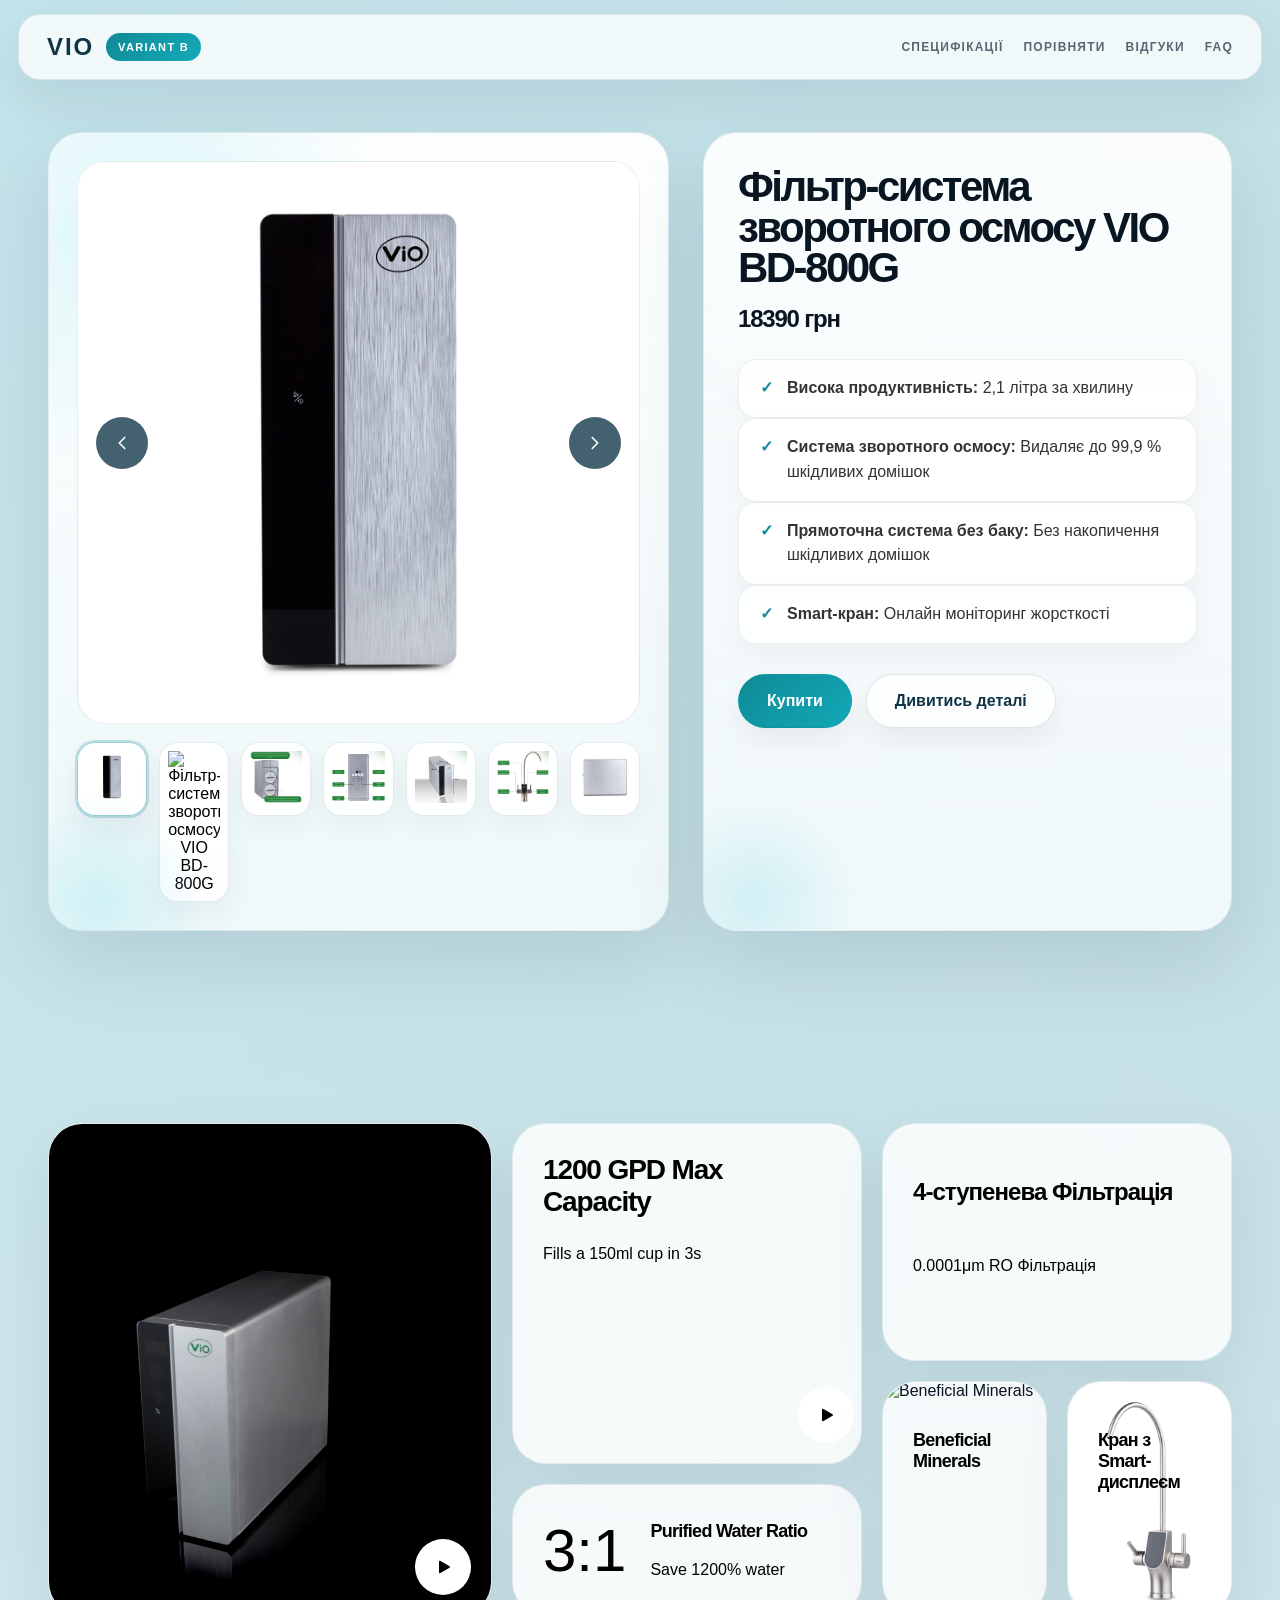
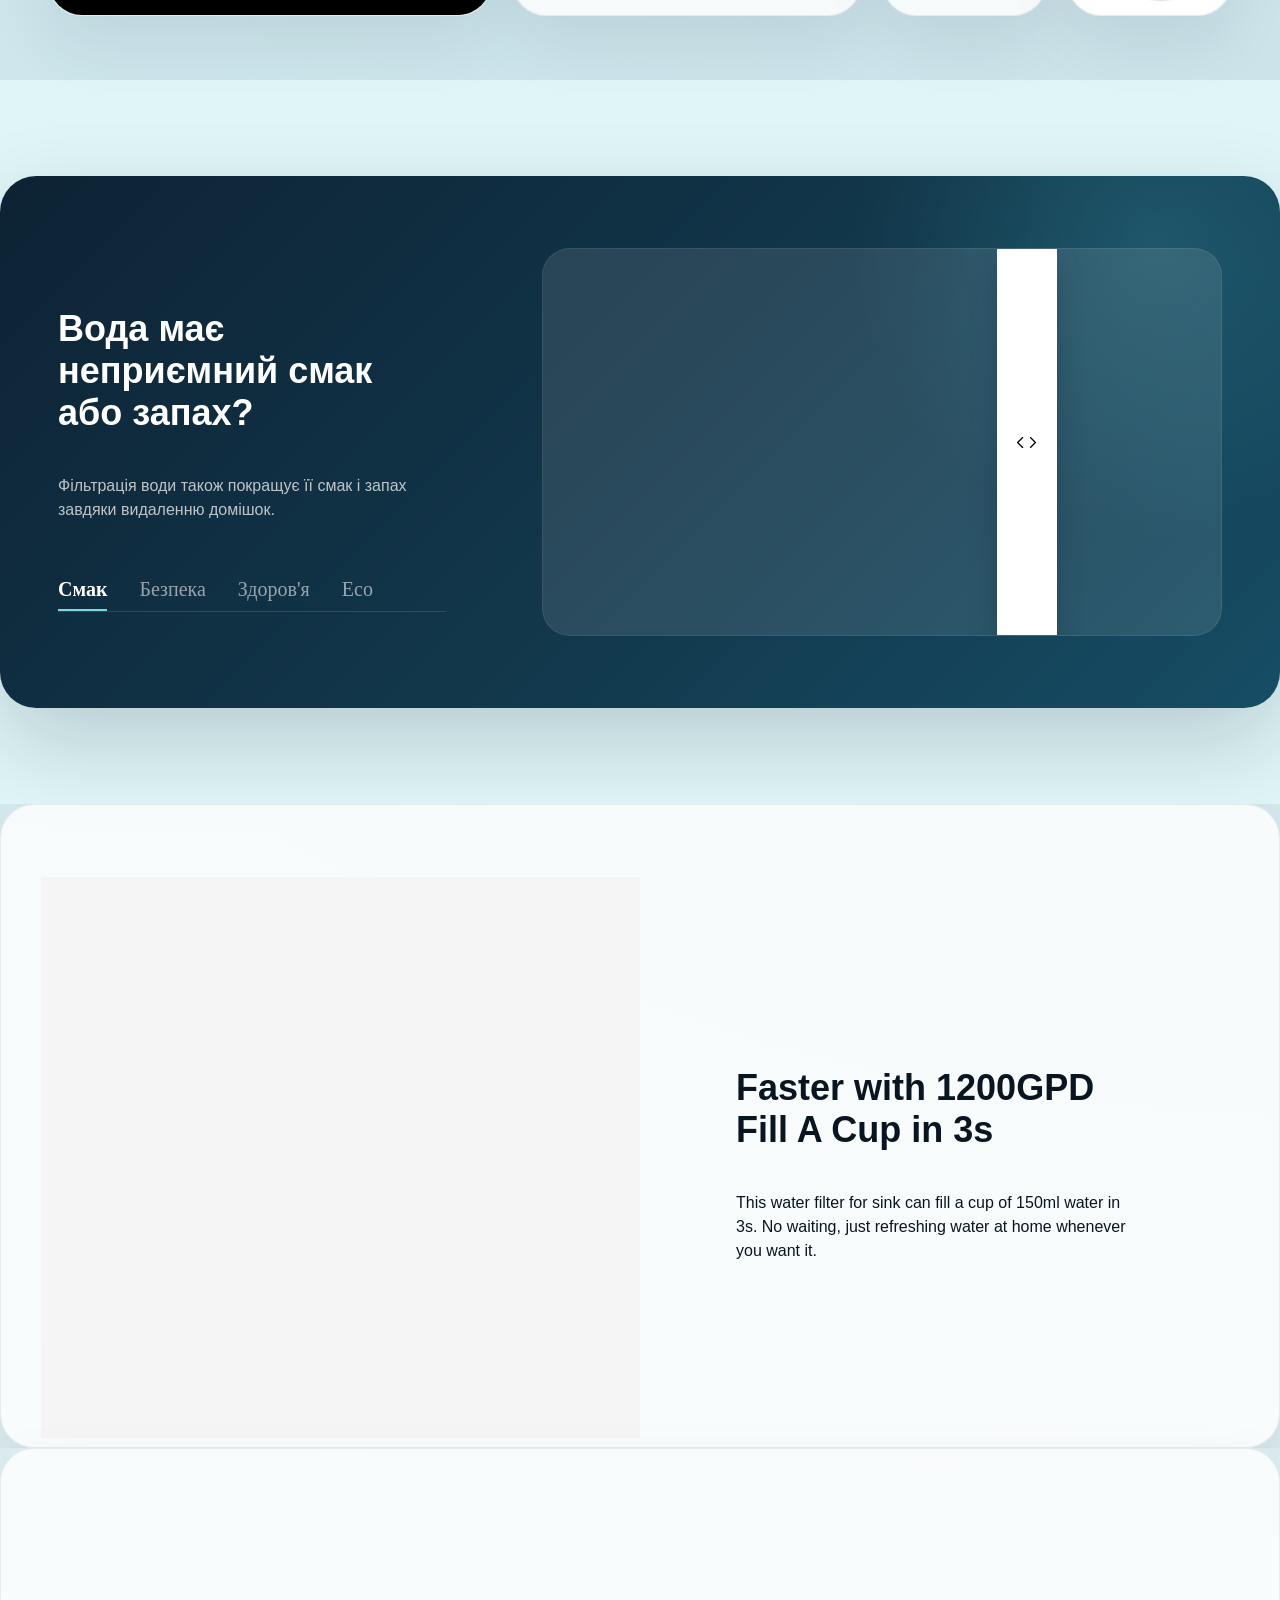
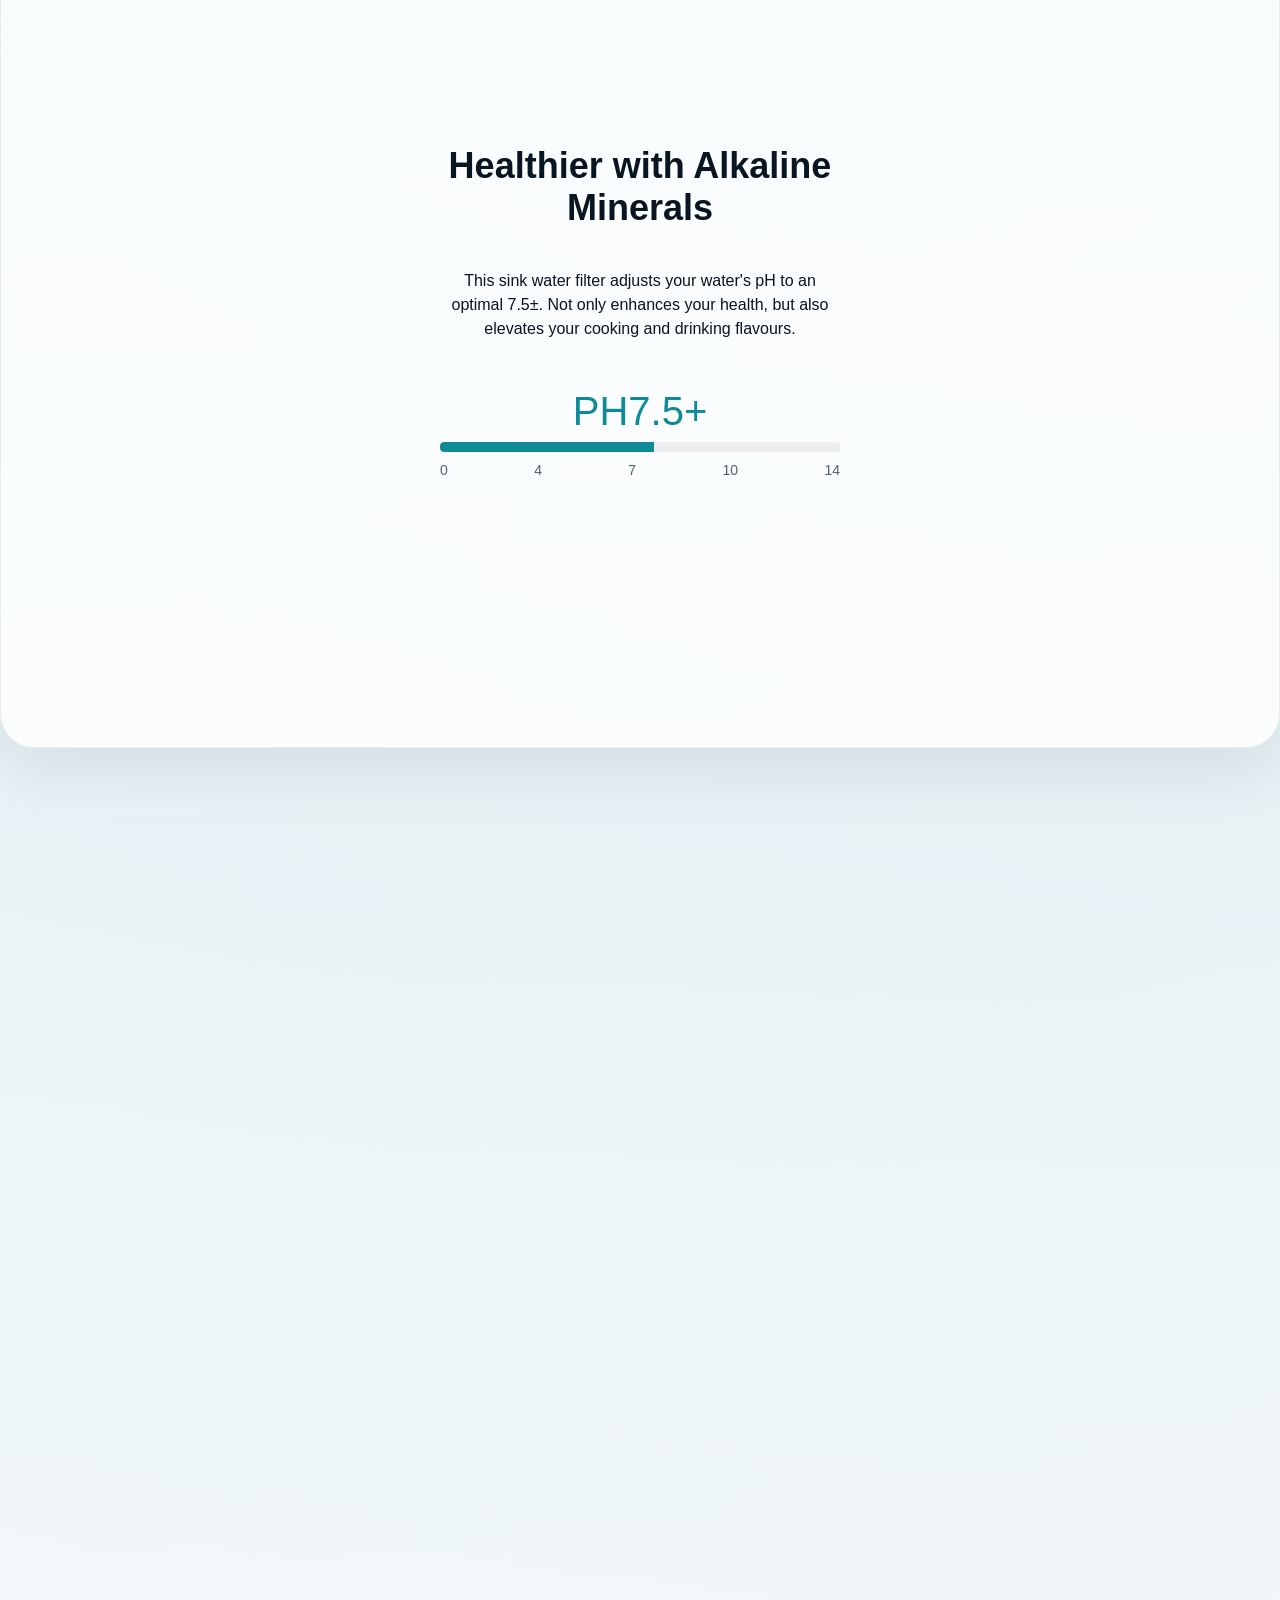
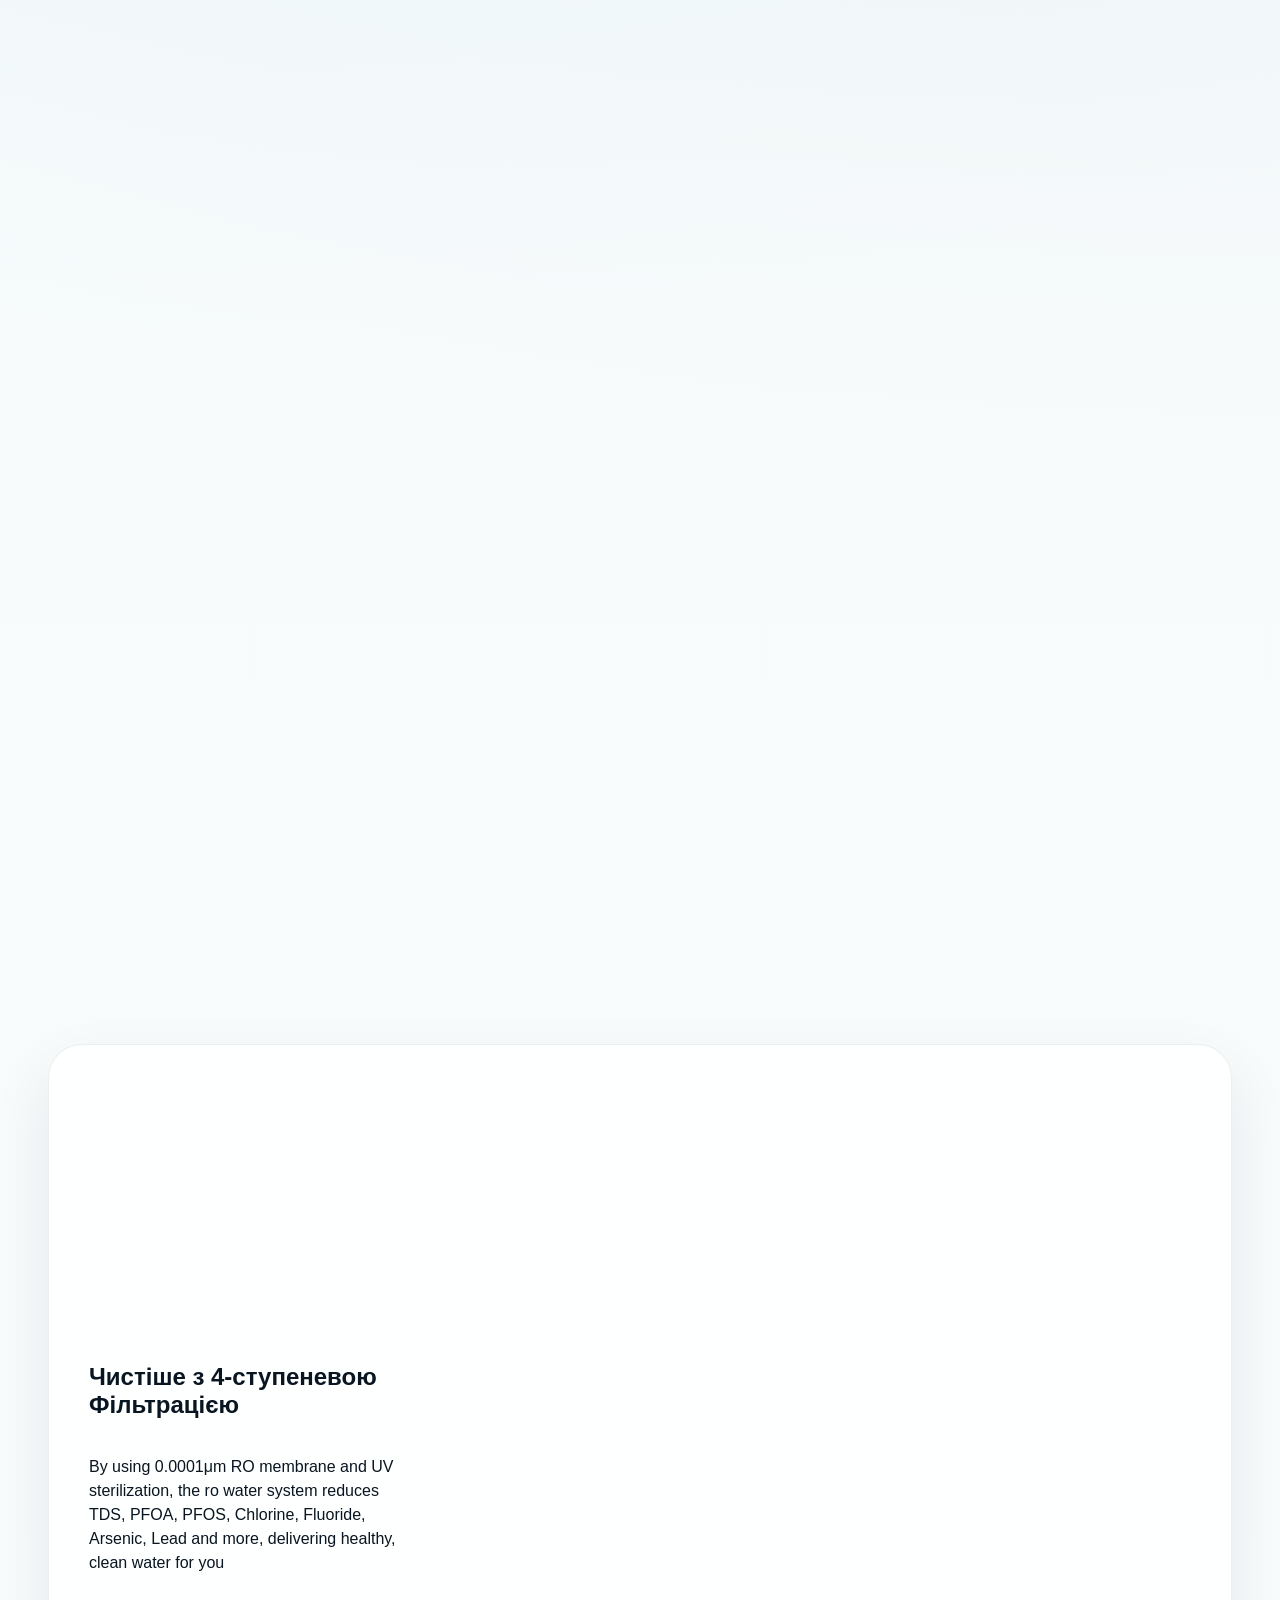
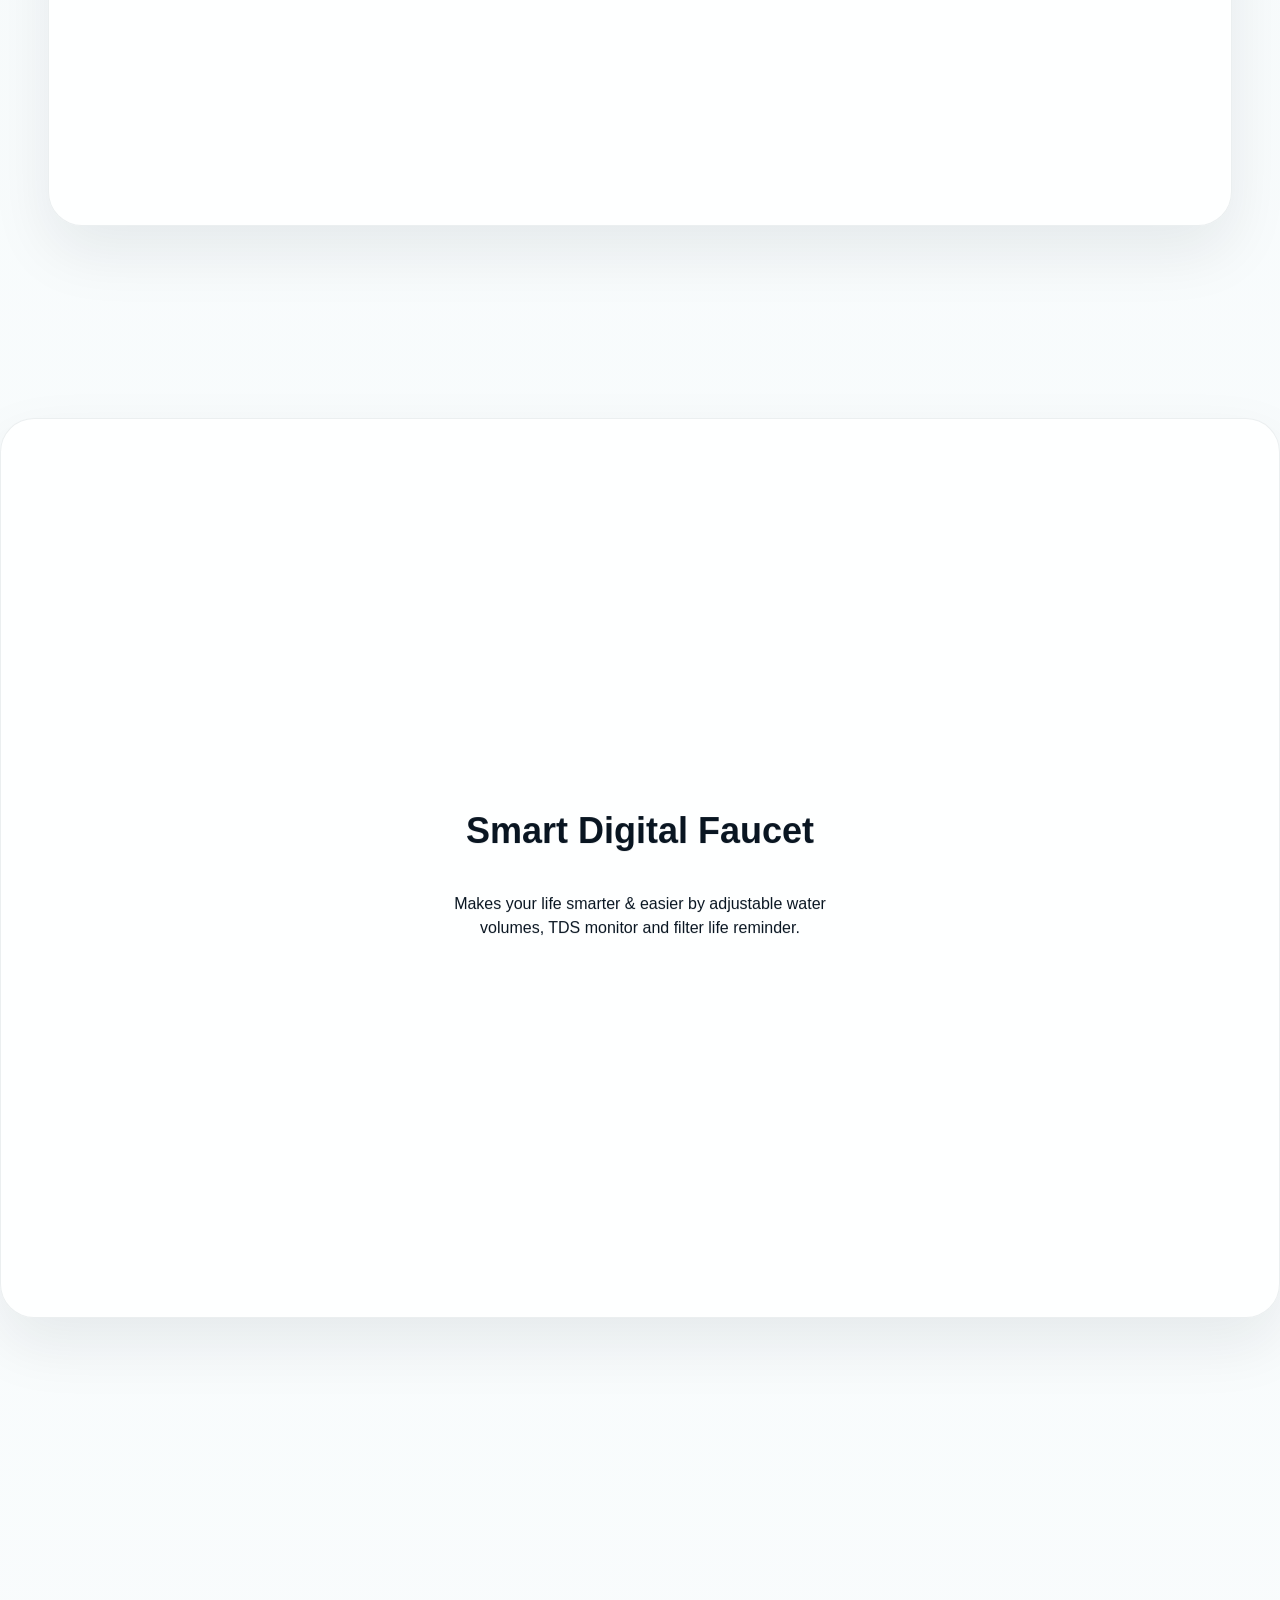
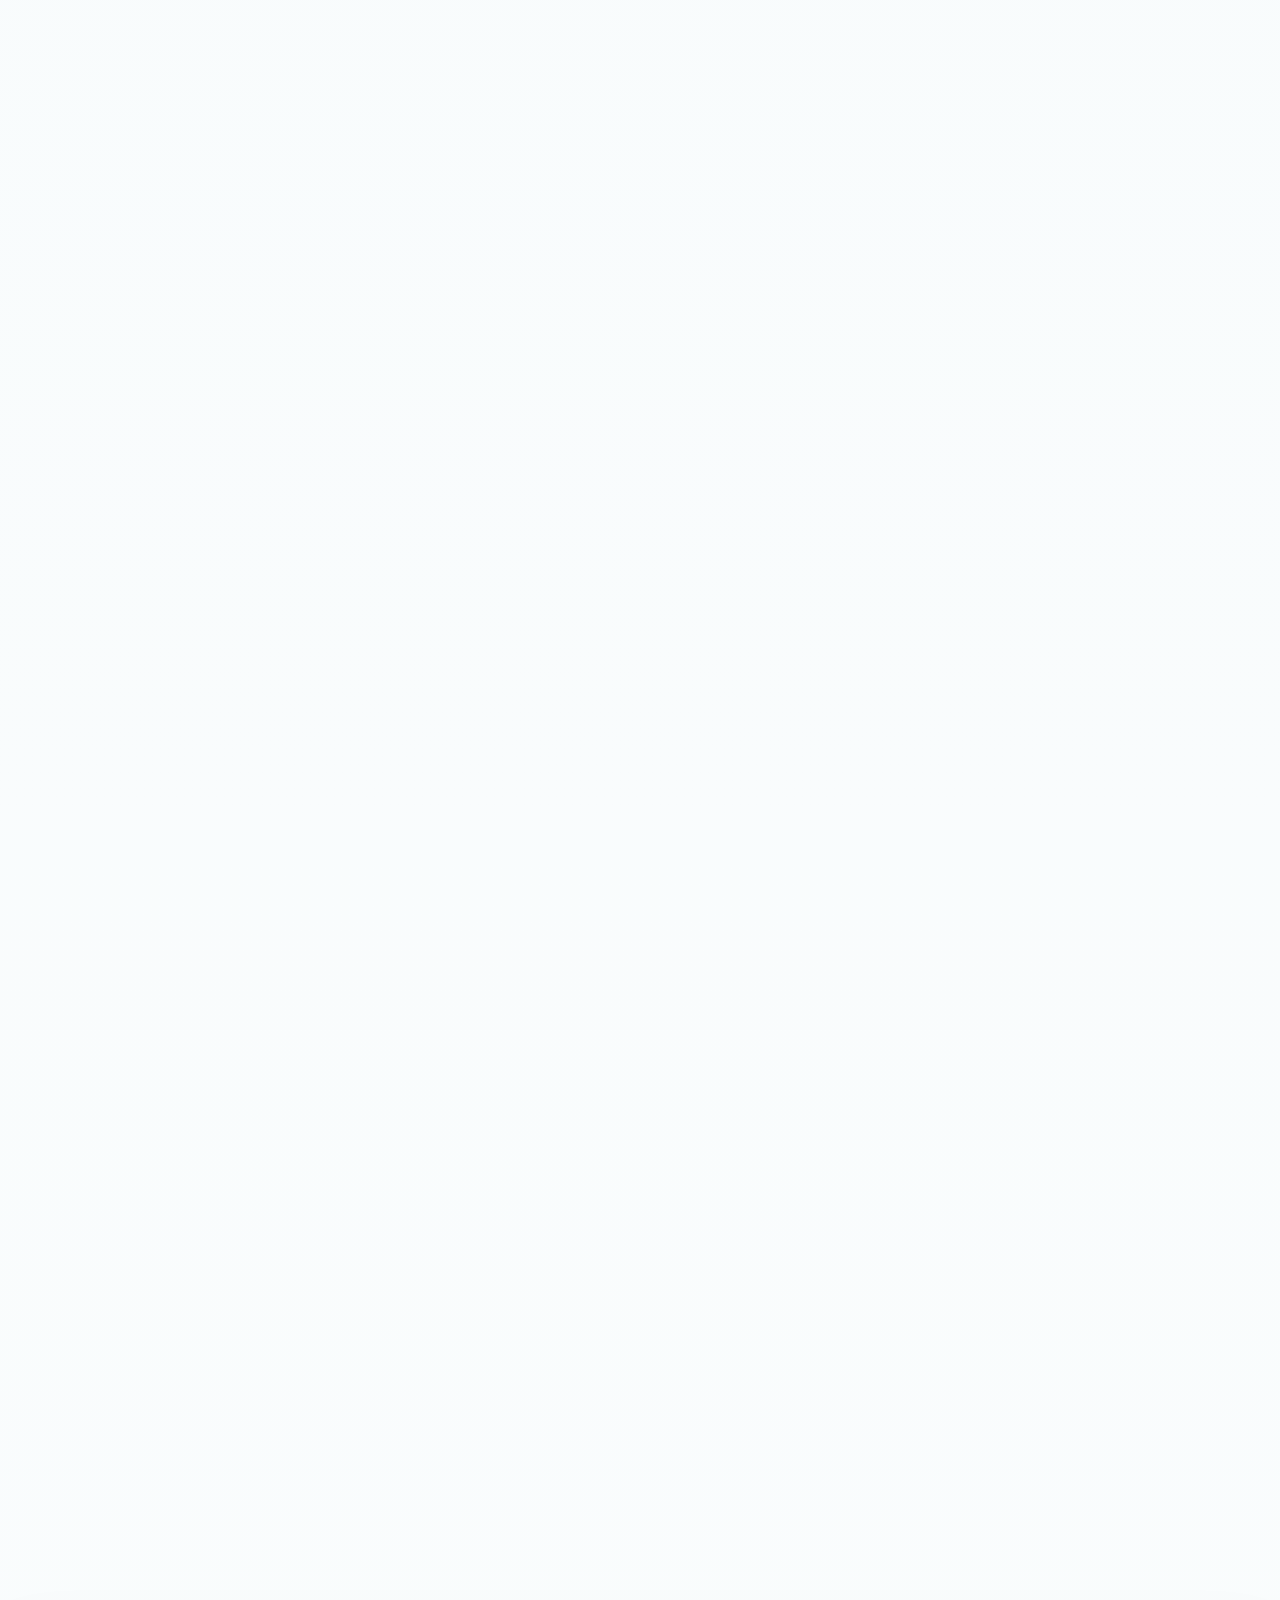
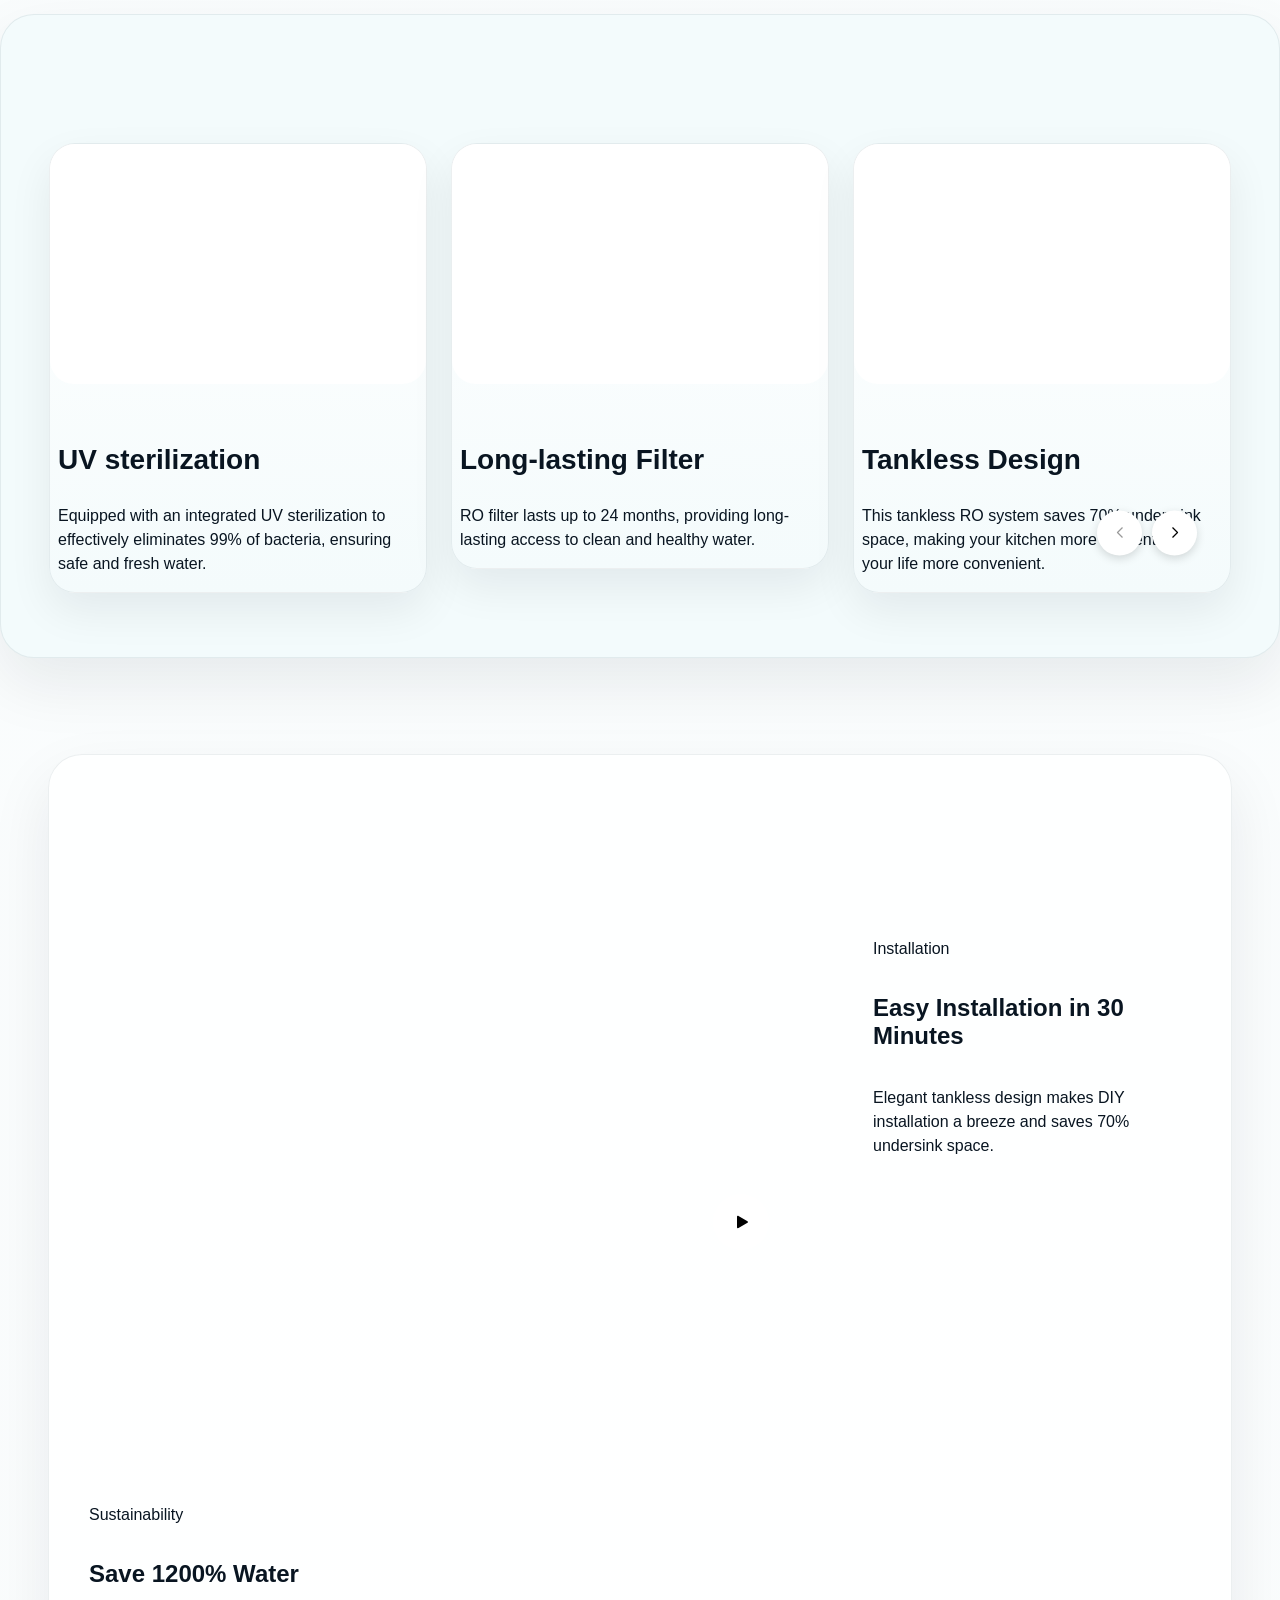
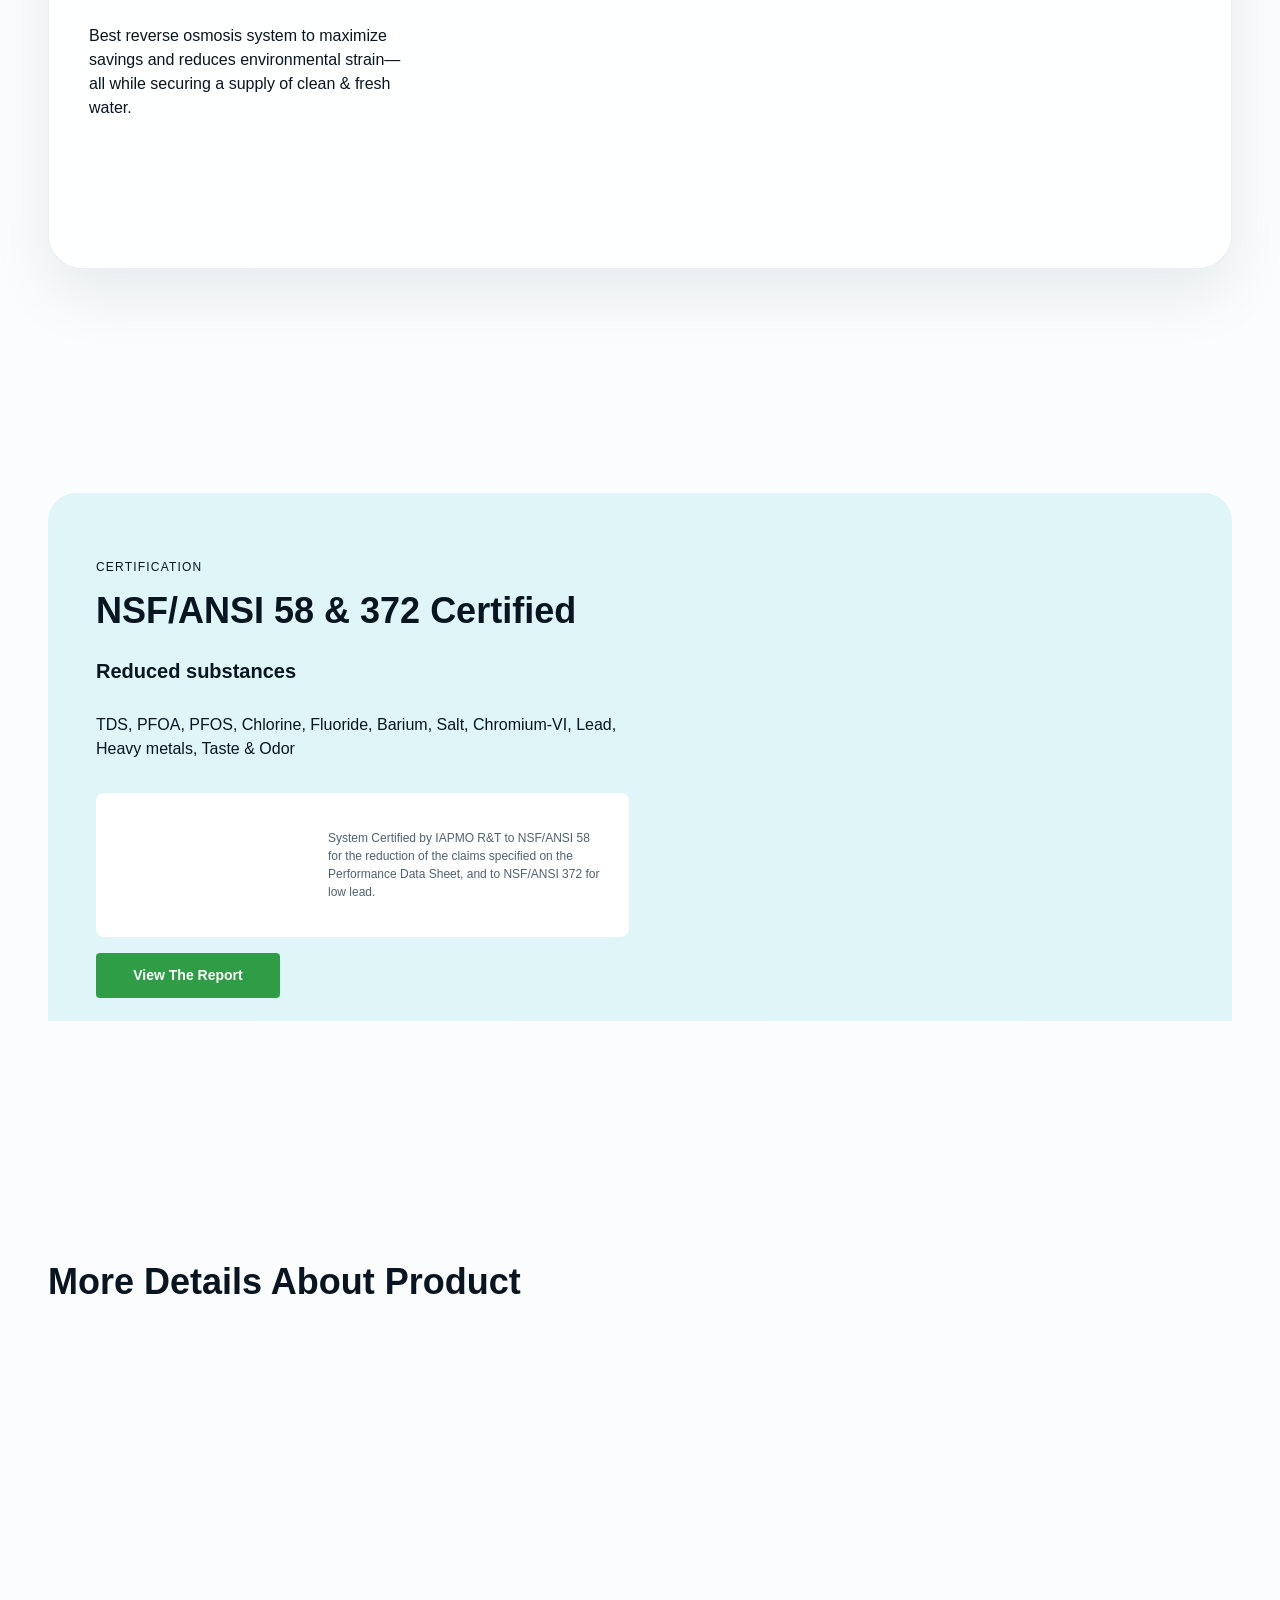
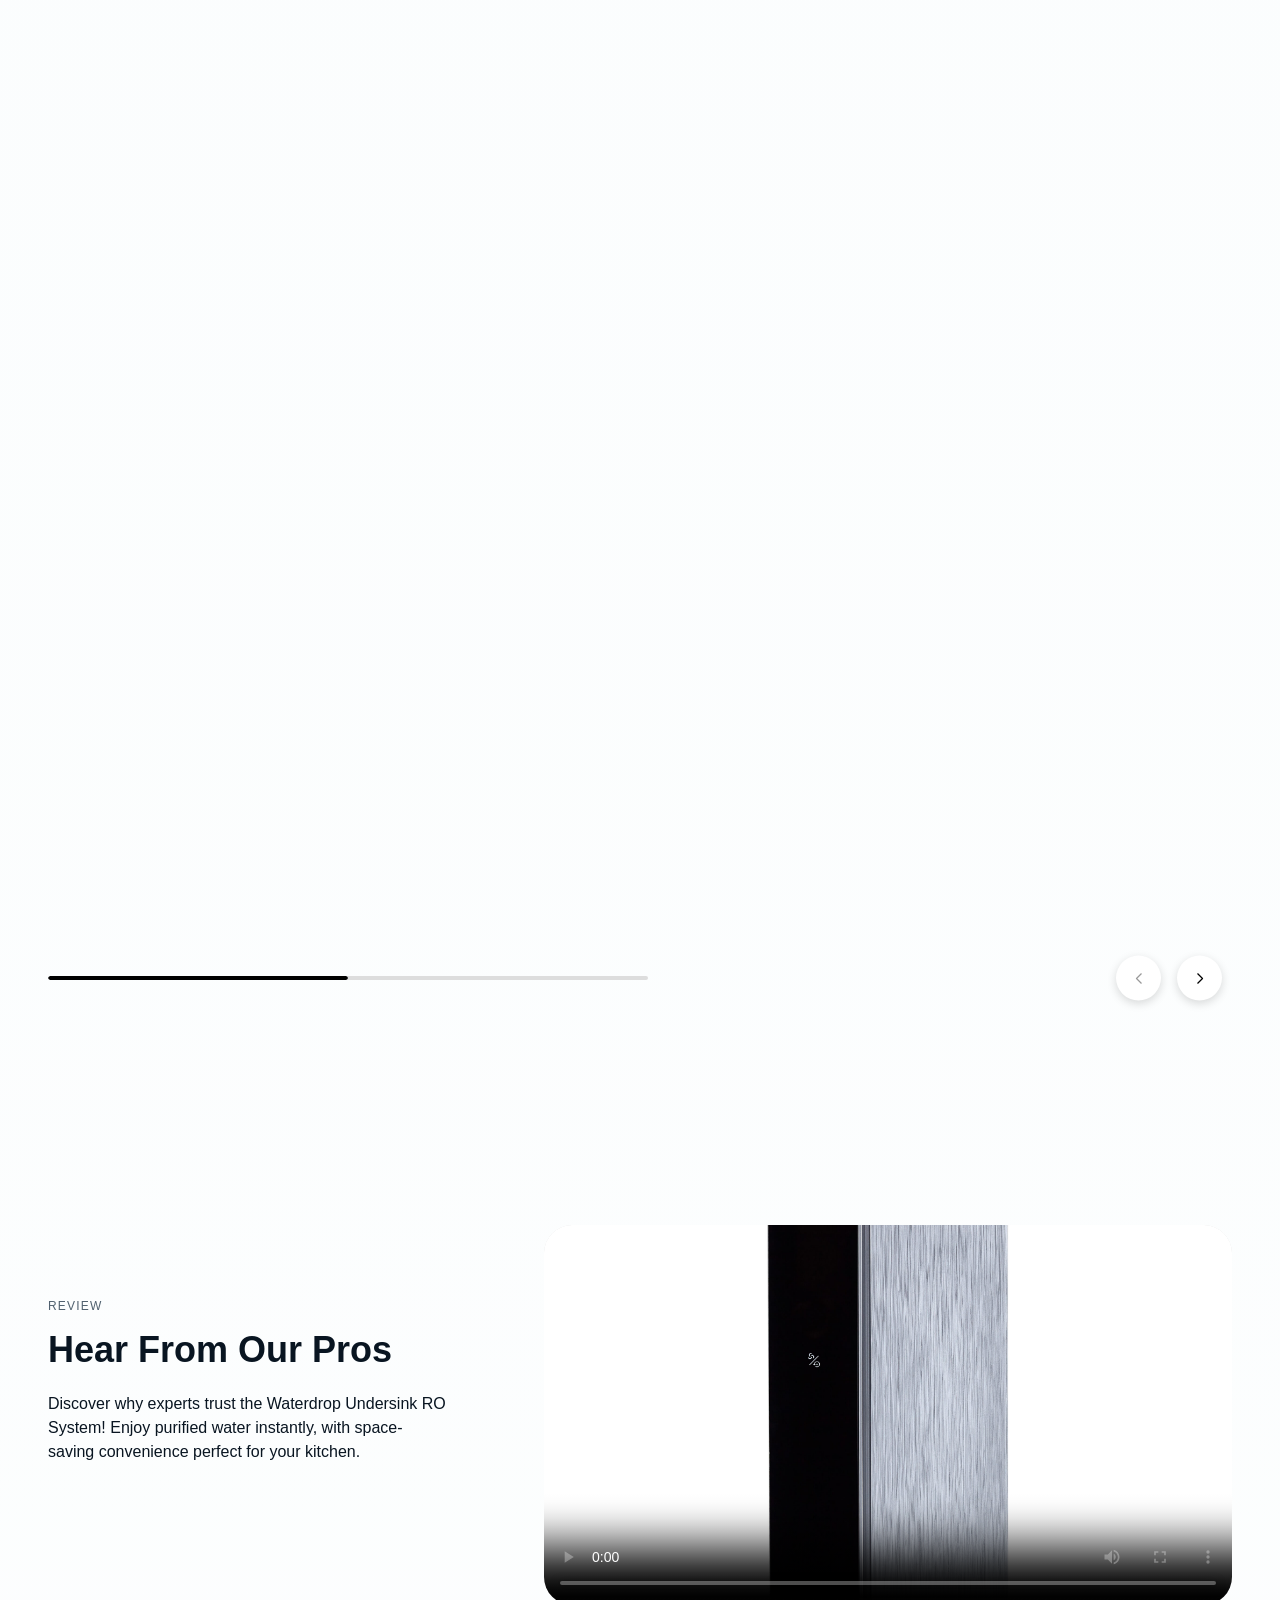
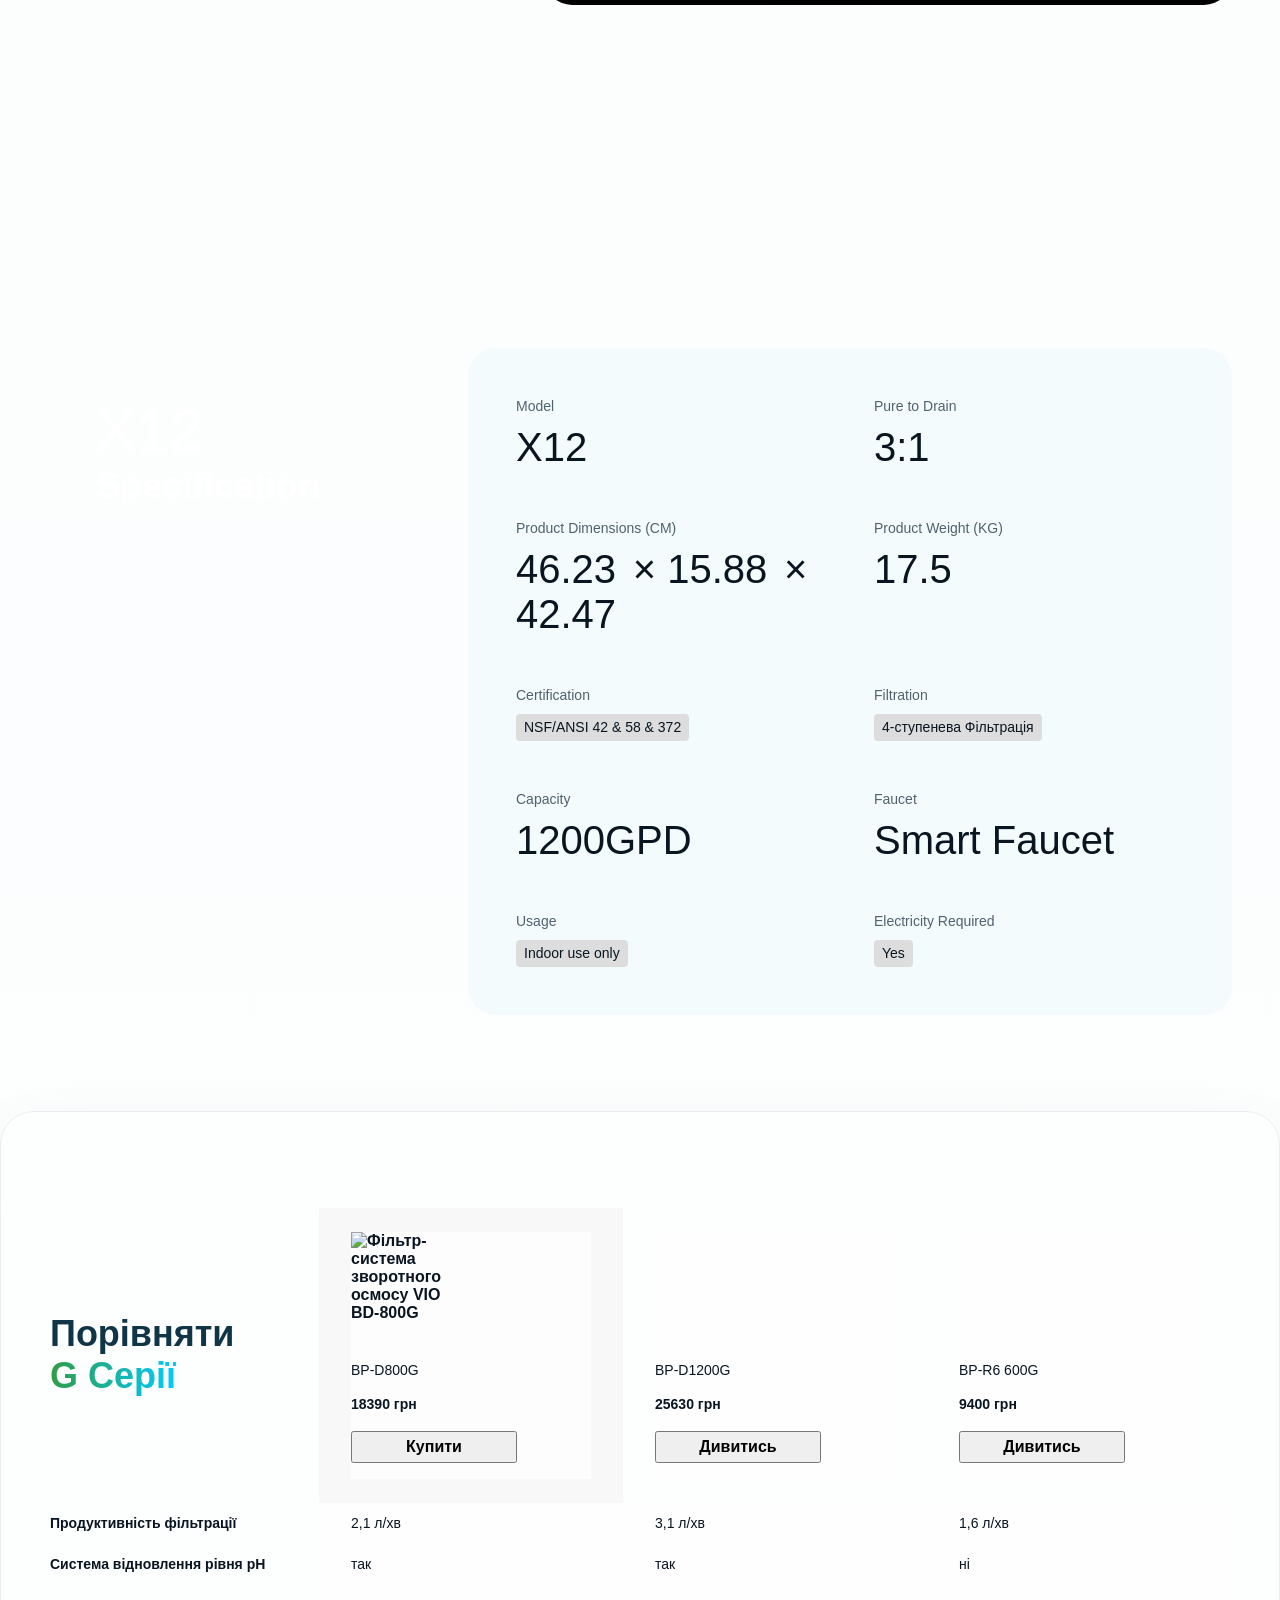
==== index-variant-b.html @ fffcebdc "init" ====
<!doctype html>
<html lang="en">
  <head>
    <meta charset="utf-8" />
    <meta name="viewport" content="width=device-width,initial-scale=1" />
    <meta name="format-detection" content="telephone=no" />
    <title>VIO Product Landing — Variant B</title>
    <meta
      name="description"
      content="Alternative VIO landing design variant for product-page comparison."
    />
    <link rel="stylesheet" href="css/splide.min.css" />
    <link rel="stylesheet" href="css/styles.css" />
    <link rel="stylesheet" href="css/styles-variant-b.css" />
  </head>
  <body class="template-page template-theme-hydrolab">
    <svg aria-hidden="true" class="template-icon-sprite" focusable="false">
      <symbol id="template-icon-shipping" viewBox="0 0 24 24">
        <path
          d="M3 6.5h11v8H3zM14 9h3.5l3 3V17H14zM7 18.5a1.5 1.5 0 1 0 0 3a1.5 1.5 0 0 0 0-3Zm11 0a1.5 1.5 0 1 0 0 3a1.5 1.5 0 0 0 0-3Z"
          fill="none"
          stroke="currentColor"
          stroke-linecap="round"
          stroke-linejoin="round"
          stroke-width="1.8"
        />
      </symbol>
      <symbol id="template-icon-price" viewBox="0 0 24 24">
        <path
          d="M12 3.5 19 6v5.3c0 4.3-2.7 8.1-7 9.2c-4.3-1.1-7-4.9-7-9.2V6z"
          fill="none"
          stroke="currentColor"
          stroke-linecap="round"
          stroke-linejoin="round"
          stroke-width="1.8"
        />
        <path
          d="M9.1 9.8c.3-.8 1.2-1.3 2.3-1.3c1.5 0 2.5.8 2.5 1.9c0 1-.7 1.6-2 1.9l-.8.2c-1.3.3-2 .9-2 1.9c0 1.2 1.1 2 2.8 2c1.1 0 2-.4 2.5-1.2M12 8v8"
          fill="none"
          stroke="currentColor"
          stroke-linecap="round"
          stroke-linejoin="round"
          stroke-width="1.6"
        />
      </symbol>
      <symbol id="template-icon-returns" viewBox="0 0 24 24">
        <path
          d="m12 3.8 7 4v8.4l-7 4-7-4V7.8zM5 8l7 4m7-4-7 4m0 0v8"
          fill="none"
          stroke="currentColor"
          stroke-linecap="round"
          stroke-linejoin="round"
          stroke-width="1.8"
        />
      </symbol>
      <symbol id="template-icon-warranty" viewBox="0 0 24 24">
        <path
          d="m13.8 5.3 4.9 4.9m-8 8L5.2 18l-.7-5.4 8.9-8.9a2 2 0 0 1 2.8 0l1.2 1.2a2 2 0 0 1 0 2.8z"
          fill="none"
          stroke="currentColor"
          stroke-linecap="round"
          stroke-linejoin="round"
          stroke-width="1.8"
        />
      </symbol>
      <symbol id="template-icon-support" viewBox="0 0 24 24">
        <path
          d="M5 11a7 7 0 0 1 14 0v5.5a2.5 2.5 0 0 1-2.5 2.5H15v-6h4m-14 0h4v6H7.5A2.5 2.5 0 0 1 5 16.5Z"
          fill="none"
          stroke="currentColor"
          stroke-linecap="round"
          stroke-linejoin="round"
          stroke-width="1.8"
        />
      </symbol>
      <symbol id="template-icon-chevron-right" viewBox="0 0 24 24">
        <path
          d="m9 6 6 6-6 6"
          fill="none"
          stroke="currentColor"
          stroke-linecap="round"
          stroke-linejoin="round"
          stroke-width="1.8"
        />
      </symbol>
      <symbol id="template-icon-chevron-down" viewBox="0 0 24 24">
        <path
          d="m6 9 6 6 6-6"
          fill="none"
          stroke="currentColor"
          stroke-linecap="round"
          stroke-linejoin="round"
          stroke-width="1.8"
        />
      </symbol>
      <symbol id="template-icon-close" viewBox="0 0 24 24">
        <path
          d="M5 5 19 19M19 5 5 19"
          fill="none"
          stroke="currentColor"
          stroke-linecap="round"
          stroke-linejoin="round"
          stroke-width="1.8"
        />
      </symbol>
    </svg>
    <header class="template-topbar">
      <div class="template-topbar__inner">
        <div class="template-topbar__brand">
          <a class="template-logo" href="#">VIO</a>
          <span class="template-variant-badge">Variant B</span>
        </div>
        <nav class="template-topbar__links" aria-label="Template navigation">
          <!-- <a href="#template-hero">Продукт</a> -->
          <a
            href="#shopify-section-template--16398653784144__product_specs_ayrdky"
            >Специфікації</a
          >

          <a
            href="#shopify-section-template--16398653784144__product_faq_Dqgdny"
            >Порівняти</a
          >
          <a
            href="#shopify-section-template--16398653784144__product_faq_Dqgdny"
            >Відгуки</a
          >
          <a
            href="#shopify-section-template--16398653784144__product_faq_Dqgdny"
            >FAQ</a
          >
        </nav>
        <button
          aria-controls="template-mobile-menu"
          aria-expanded="false"
          aria-label="Відкрити меню"
          class="template-topbar__menu-toggle"
          data-mobile-menu-toggle
          type="button"
        >
          <span></span>
          <span></span>
          <span></span>
        </button>
      </div>
    </header>

    <div
      aria-hidden="true"
      class="template-mobile-menu"
      data-mobile-menu
      id="template-mobile-menu"
    >
      <button
        aria-label="Закрити меню"
        class="template-mobile-menu__overlay"
        data-mobile-menu-close
        type="button"
      ></button>
      <div
        aria-label="Мобільна навігація"
        class="template-mobile-menu__panel"
        role="dialog"
        aria-modal="true"
        tabindex="-1"
      >
        <div class="template-mobile-menu__header">
          <div class="template-mobile-menu__brand" data-mobile-menu-brand></div>
          <button
            aria-label="Закрити меню"
            class="template-mobile-menu__close"
            data-mobile-menu-close
            type="button"
          >
            <svg viewBox="0 0 24 24">
              <use href="#template-icon-close"></use>
            </svg>
          </button>
        </div>
        <div class="template-mobile-menu__body">
          <div class="template-mobile-menu__nav" data-mobile-menu-nav></div>
        </div>
      </div>
    </div>

    <main id="MainContent">
      <section
        class="template-hero wd-product-anchor-overview section-container"
        id="template-hero"
      >
        <!-- EDIT: main product hero block. Change title, price, images, benefits and CTA text here. -->
        <div class="template-hero__inner">
          <div class="template-hero__gallery" data-template-gallery="true">
            <!-- <div
              class="template-hero__media-tabs"
              aria-label="Product media"
              role="tablist"
            >
              <button
                aria-selected="true"
                class="template-hero__media-tab is-active"
                data-media-tab="image"
                role="tab"
                type="button"
              >
                Фото
              </button>
              <button
                aria-selected="false"
                class="template-hero__media-tab"
                data-media-tab="video"
                role="tab"
                type="button"
              >
                Відео
              </button>
            </div> -->
            <div
              aria-hidden="false"
              class="template-hero__media-pane is-active"
              data-media-pane="image"
              role="tabpanel"
            >
              <div class="template-hero__main-image">
                <button
                  aria-label="Previous image"
                  class="template-hero__nav template-hero__nav--prev"
                  data-gallery-prev
                  type="button"
                >
                  <svg viewBox="0 0 24 24">
                    <use href="#template-icon-chevron-right"></use>
                  </svg>
                </button>
                <button
                  aria-label="Open image preview"
                  class="template-hero__zoom-hit"
                  data-gallery-zoom
                  type="button"
                >
                  <img
                    alt="Фільтр-система зворотного осмосу VIO BD-800G"
                    data-gallery-main="true"
                    src="img/800.jpeg"
                  />
                </button>
                <button
                  aria-label="Next image"
                  class="template-hero__nav template-hero__nav--next"
                  data-gallery-next
                  type="button"
                >
                  <svg viewBox="0 0 24 24">
                    <use href="#template-icon-chevron-right"></use>
                  </svg>
                </button>
                <div
                  aria-live="polite"
                  class="template-hero__counter"
                  data-gallery-counter
                >
                  1/7
                </div>
              </div>
              <div class="template-hero__thumbs">
                <button
                  aria-label="Image 1"
                  class="template-hero__thumb is-active"
                  data-gallery-src="img/800.jpeg"
                  type="button"
                >
                  <img
                    alt="Фільтр-система зворотного осмосу VIO BD-800G"
                    src="img/800.jpeg"
                  /></button
                ><button
                  aria-label="Image 2"
                  class="template-hero__thumb"
                  data-gallery-src="img/800-1.png"
                  type="button"
                >
                  <img
                    alt="Фільтр-система зворотного осмосу VIO BD-800G"
                    src="img/800-1.png"
                  /></button
                ><button
                  aria-label="Image 3"
                  class="template-hero__thumb"
                  data-gallery-src="img/800-2.png"
                  type="button"
                >
                  <img
                    alt="Фільтр-система зворотного осмосу VIO BD-800G"
                    src="img/800-2.png"
                  /></button
                ><button
                  aria-label="Image 4"
                  class="template-hero__thumb"
                  data-gallery-src="img/800-3.png"
                  type="button"
                >
                  <img
                    alt="Фільтр-система зворотного осмосу VIO BD-800G"
                    src="img/800-3.png"
                  /></button
                ><button
                  aria-label="Image 5"
                  class="template-hero__thumb"
                  data-gallery-src="img/800-4.png"
                  type="button"
                >
                  <img
                    alt="Фільтр-система зворотного осмосу VIO BD-800G"
                    src="img/800-4.png"
                  /></button
                ><button
                  aria-label="Image 6"
                  class="template-hero__thumb"
                  data-gallery-src="img/800-5.png"
                  type="button"
                >
                  <img
                    alt="Фільтр-система зворотного осмосу VIO BD-800G"
                    src="img/800-5.png"
                  /></button
                ><button
                  aria-label="Image 7"
                  class="template-hero__thumb"
                  data-gallery-src="img/800-6.jpg"
                  type="button"
                >
                  <img
                    alt="Фільтр-система зворотного осмосу VIO BD-800G"
                    src="img/800-6.jpg"
                  />
                </button>
              </div>
            </div>
            <div
              aria-hidden="true"
              class="template-hero__media-pane"
              data-media-pane="video"
              hidden
              role="tabpanel"
            >
              <div class="template-hero__main-video">
                <button
                  aria-label="Previous video"
                  class="template-hero__nav template-hero__nav--prev"
                  data-video-prev
                  type="button"
                >
                  <svg viewBox="0 0 24 24">
                    <use href="#template-icon-chevron-right"></use>
                  </svg>
                </button>
                <video
                  aria-label="Video 1"
                  class="template-hero__video-player"
                  controls
                  data-gallery-video
                  playsinline
                  poster="img/800.jpeg"
                  preload="metadata"
                >
                  <source
                    data-gallery-video-source
                    src="video/vio.mp4"
                    type="video/mp4"
                  />
                </video>
                <button
                  aria-label="Next video"
                  class="template-hero__nav template-hero__nav--next"
                  data-video-next
                  type="button"
                >
                  <svg viewBox="0 0 24 24">
                    <use href="#template-icon-chevron-right"></use>
                  </svg>
                </button>
              </div>
              <div class="template-hero__video-items" hidden>
                <button
                  class="template-hero__video-item is-active"
                  data-video-label="Video 1"
                  data-video-poster="img/800.jpeg"
                  data-video-src="video/vio.mp4"
                  type="button"
                ></button>
                <button
                  class="template-hero__video-item"
                  data-video-label="Video 2"
                  data-video-poster="img/800-1.png"
                  data-video-src="video/vio-1.mp4"
                  type="button"
                ></button>
                <button
                  class="template-hero__video-item"
                  data-video-label="Video 3"
                  data-video-poster="img/800-2.png"
                  data-video-src="video/vio-2.mp4"
                  type="button"
                ></button>
              </div>
            </div>
            <div
              aria-hidden="true"
              class="template-hero__lightbox"
              data-gallery-lightbox
            >
              <button
                aria-label="Close image preview"
                class="template-hero__lightbox-backdrop"
                data-lightbox-close
                type="button"
              ></button>
              <div
                aria-label="Image preview"
                aria-modal="true"
                class="template-hero__lightbox-dialog"
                role="dialog"
                tabindex="-1"
              >
                <button
                  aria-label="Close image preview"
                  class="template-hero__lightbox-close"
                  data-lightbox-close
                  type="button"
                >
                  <svg viewBox="0 0 24 24">
                    <use href="#template-icon-close"></use>
                  </svg>
                </button>
                <button
                  aria-label="Previous image"
                  class="template-hero__lightbox-nav template-hero__lightbox-nav--prev"
                  data-lightbox-prev
                  type="button"
                >
                  <svg viewBox="0 0 24 24">
                    <use href="#template-icon-chevron-right"></use>
                  </svg>
                </button>
                <img
                  alt="Фільтр-система зворотного осмосу VIO BD-800G"
                  class="template-hero__lightbox-image"
                  data-lightbox-image
                  src="img/800.jpeg"
                />
                <button
                  aria-label="Next image"
                  class="template-hero__lightbox-nav template-hero__lightbox-nav--next"
                  data-lightbox-next
                  type="button"
                >
                  <svg viewBox="0 0 24 24">
                    <use href="#template-icon-chevron-right"></use>
                  </svg>
                </button>
              </div>
            </div>
          </div>
          <div class="template-hero__content">
            <h1 data-editable="product-title">
              Фільтр-система зворотного осмосу VIO BD-800G
            </h1>
            <!--  <button
              class="template-hero__reviews"
              data-scroll-target=".wd-product-anchor-reviews"
              type="button"
            >
              ★★★★★ 29 відгуків
            </button> -->
            <div class="template-hero__price" data-editable="product-price">
              18390 грн
            </div>
            <ul class="template-hero__features">
              <li>
                <strong>Висока продуктивність: </strong>2,1 літра за хвилину
              </li>
              <li>
                <strong>Система зворотного осмосу: </strong>Видаляє до 99,9 %
                шкідливих домішок
              </li>
              <li>
                <strong>Прямоточна система без баку: </strong>Без накопичення
                шкідливих домішок
              </li>
              <li><strong>Smart-кран: </strong>Онлайн моніторинг жорсткості</li>
            </ul>
            <div class="template-hero__cta-row">
              <a
                class="template-button template-button--primary"
                data-editable="primary-cta"
                href="#"
                >Купити</a
              ><a
                class="template-button template-button--secondary"
                href="#overview"
                >Дивитись деталі</a
              >
            </div>
            <!--   <div class="template-benefits" data-template-benefits>
              
              <div
                class="template-benefits__list"
                aria-label="Services and benefits"
              >
                <button
                  aria-controls="template-benefits-drawer"
                  class="template-benefits__trigger"
                  data-benefit-open="shipping"
                  type="button"
                >
                  <span class="template-benefits__trigger-main">
                    <span class="template-benefits__icon" aria-hidden="true">
                      <svg viewBox="0 0 24 24">
                        <use href="#template-icon-shipping"></use>
                      </svg>
                    </span>
                    <span class="template-benefits__label"
                      >Швидка, Безкоштовна Доставка</span
                    >
                  </span>
                  <span class="template-benefits__arrow" aria-hidden="true">
                    <svg viewBox="0 0 24 24">
                      <use href="#template-icon-chevron-right"></use>
                    </svg>
                  </span>
                </button>
                <button
                  aria-controls="template-benefits-drawer"
                  class="template-benefits__trigger"
                  data-benefit-open="price-protection"
                  type="button"
                >
                  <span class="template-benefits__trigger-main">
                    <span class="template-benefits__icon" aria-hidden="true">
                      <svg viewBox="0 0 24 24">
                        <use href="#template-icon-price"></use>
                      </svg>
                    </span>
                    <span class="template-benefits__label"
                      >30-Day Price Protection</span
                    >
                  </span>
                  <span class="template-benefits__arrow" aria-hidden="true">
                    <svg viewBox="0 0 24 24">
                      <use href="#template-icon-chevron-right"></use>
                    </svg>
                  </span>
                </button>
                <button
                  aria-controls="template-benefits-drawer"
                  class="template-benefits__trigger"
                  data-benefit-open="returns"
                  type="button"
                >
                  <span class="template-benefits__trigger-main">
                    <span class="template-benefits__icon" aria-hidden="true">
                      <svg viewBox="0 0 24 24">
                        <use href="#template-icon-returns"></use>
                      </svg>
                    </span>
                    <span class="template-benefits__label"
                      >30-Day Worry-Free Returns</span
                    >
                  </span>
                  <span class="template-benefits__arrow" aria-hidden="true">
                    <svg viewBox="0 0 24 24">
                      <use href="#template-icon-chevron-right"></use>
                    </svg>
                  </span>
                </button>
                <button
                  aria-controls="template-benefits-drawer"
                  class="template-benefits__trigger"
                  data-benefit-open="warranty"
                  type="button"
                >
                  <span class="template-benefits__trigger-main">
                    <span class="template-benefits__icon" aria-hidden="true">
                      <svg viewBox="0 0 24 24">
                        <use href="#template-icon-warranty"></use>
                      </svg>
                    </span>
                    <span class="template-benefits__label"
                      >5 Років Гарантія</span
                    >
                  </span>
                  <span class="template-benefits__arrow" aria-hidden="true">
                    <svg viewBox="0 0 24 24">
                      <use href="#template-icon-chevron-right"></use>
                    </svg>
                  </span>
                </button>
                <button
                  aria-controls="template-benefits-drawer"
                  class="template-benefits__trigger"
                  data-benefit-open="support"
                  type="button"
                >
                  <span class="template-benefits__trigger-main">
                    <span class="template-benefits__icon" aria-hidden="true">
                      <svg viewBox="0 0 24 24">
                        <use href="#template-icon-support"></use>
                      </svg>
                    </span>
                    <span class="template-benefits__label"
                      >24/7 Customer Support</span
                    >
                  </span>
                  <span class="template-benefits__arrow" aria-hidden="true">
                    <svg viewBox="0 0 24 24">
                      <use href="#template-icon-chevron-right"></use>
                    </svg>
                  </span>
                </button>
              </div>
              <div
                aria-hidden="true"
                class="template-benefits__drawer"
                data-benefit-drawer
                id="template-benefits-drawer"
              >
                <div
                  class="template-benefits__overlay"
                  data-benefit-close
                ></div>
                <div
                  aria-labelledby="template-benefits-title"
                  aria-modal="true"
                  class="template-benefits__panel"
                  role="dialog"
                >
                  <div class="template-benefits__panel-header">
                    <h2
                      class="template-benefits__panel-title"
                      id="template-benefits-title"
                    >
                      Services and Benefits
                    </h2>
                    <button
                      aria-label="Close services and benefits"
                      class="template-benefits__close"
                      data-benefit-close
                      type="button"
                    >
                      <svg viewBox="0 0 24 24">
                        <use href="#template-icon-close"></use>
                      </svg>
                    </button>
                  </div>
                  <div class="template-benefits__panel-body">
                    <article
                      class="template-benefits__item"
                      data-benefit-item="shipping"
                    >
                      <button
                        aria-expanded="false"
                        class="template-benefits__item-toggle"
                        type="button"
                      >
                        <span class="template-benefits__trigger-main">
                          <span
                            class="template-benefits__icon"
                            aria-hidden="true"
                          >
                            <svg viewBox="0 0 24 24">
                              <use href="#template-icon-shipping"></use>
                            </svg>
                          </span>
                          <span class="template-benefits__label"
                            >Fast, Free Shipping</span
                          >
                        </span>
                        <span
                          class="template-benefits__arrow template-benefits__arrow--down"
                          aria-hidden="true"
                        >
                          <svg viewBox="0 0 24 24">
                            <use href="#template-icon-chevron-down"></use>
                          </svg>
                        </span>
                      </button>
                      <div class="template-benefits__item-body">
                        <div class="template-benefits__item-inner">
                          <p>
                            Enjoy swift doorstep delivery with every order at no
                            extra cost. Our efficient logistics network ensures
                            your purchases reach you quickly and reliably, so
                            you can start using your new products without delay
                            or hidden fees. Experience convenience that truly
                            moves at your speed.
                          </p>
                        </div>
                      </div>
                    </article>
                    <article
                      class="template-benefits__item"
                      data-benefit-item="price-protection"
                    >
                      <button
                        aria-expanded="false"
                        class="template-benefits__item-toggle"
                        type="button"
                      >
                        <span class="template-benefits__trigger-main">
                          <span
                            class="template-benefits__icon"
                            aria-hidden="true"
                          >
                            <svg viewBox="0 0 24 24">
                              <use href="#template-icon-price"></use>
                            </svg>
                          </span>
                          <span class="template-benefits__label"
                            >30-Day Price Protection</span
                          >
                        </span>
                        <span
                          class="template-benefits__arrow template-benefits__arrow--down"
                          aria-hidden="true"
                        >
                          <svg viewBox="0 0 24 24">
                            <use href="#template-icon-chevron-down"></use>
                          </svg>
                        </span>
                      </button>
                      <div class="template-benefits__item-body">
                        <div class="template-benefits__item-inner">
                          <p>
                            If the listed price drops within 30 days after your
                            purchase, you can request a price adjustment. This
                            helps protect your order value and lets you shop
                            with more confidence.
                          </p>
                        </div>
                      </div>
                    </article>
                    <article
                      class="template-benefits__item"
                      data-benefit-item="returns"
                    >
                      <button
                        aria-expanded="false"
                        class="template-benefits__item-toggle"
                        type="button"
                      >
                        <span class="template-benefits__trigger-main">
                          <span
                            class="template-benefits__icon"
                            aria-hidden="true"
                          >
                            <svg viewBox="0 0 24 24">
                              <use href="#template-icon-returns"></use>
                            </svg>
                          </span>
                          <span class="template-benefits__label"
                            >30-Day Worry-Free Returns</span
                          >
                        </span>
                        <span
                          class="template-benefits__arrow template-benefits__arrow--down"
                          aria-hidden="true"
                        >
                          <svg viewBox="0 0 24 24">
                            <use href="#template-icon-chevron-down"></use>
                          </svg>
                        </span>
                      </button>
                      <div class="template-benefits__item-body">
                        <div class="template-benefits__item-inner">
                          <p>
                            Try the product at home with less risk. If it is not
                            the right fit, the return process stays clear and
                            manageable within the first 30 days after delivery.
                          </p>
                        </div>
                      </div>
                    </article>
                    <article
                      class="template-benefits__item"
                      data-benefit-item="warranty"
                    >
                      <button
                        aria-expanded="false"
                        class="template-benefits__item-toggle"
                        type="button"
                      >
                        <span class="template-benefits__trigger-main">
                          <span
                            class="template-benefits__icon"
                            aria-hidden="true"
                          >
                            <svg viewBox="0 0 24 24">
                              <use href="#template-icon-warranty"></use>
                            </svg>
                          </span>
                          <span class="template-benefits__label"
                            >2-Year Warranty</span
                          >
                        </span>
                        <span
                          class="template-benefits__arrow template-benefits__arrow--down"
                          aria-hidden="true"
                        >
                          <svg viewBox="0 0 24 24">
                            <use href="#template-icon-chevron-down"></use>
                          </svg>
                        </span>
                      </button>
                      <div class="template-benefits__item-body">
                        <div class="template-benefits__item-inner">
                          <p>
                            The system is backed by a two-year warranty period,
                            giving you extra coverage for manufacturing issues
                            and more peace of mind after installation.
                          </p>
                        </div>
                      </div>
                    </article>
                    <article
                      class="template-benefits__item"
                      data-benefit-item="support"
                    >
                      <button
                        aria-expanded="false"
                        class="template-benefits__item-toggle"
                        type="button"
                      >
                        <span class="template-benefits__trigger-main">
                          <span
                            class="template-benefits__icon"
                            aria-hidden="true"
                          >
                            <svg viewBox="0 0 24 24">
                              <use href="#template-icon-support"></use>
                            </svg>
                          </span>
                          <span class="template-benefits__label"
                            >24/7 Customer Support</span
                          >
                        </span>
                        <span
                          class="template-benefits__arrow template-benefits__arrow--down"
                          aria-hidden="true"
                        >
                          <svg viewBox="0 0 24 24">
                            <use href="#template-icon-chevron-down"></use>
                          </svg>
                        </span>
                      </button>
                      <div class="template-benefits__item-body">
                        <div class="template-benefits__item-inner">
                          <p>
                            Help is available whenever questions come up about
                            setup, filters, maintenance, or daily use.
                          </p>
                        </div>
                      </div>
                    </article>
                  </div>
                </div>
              </div>
            </div> -->
          </div>
        </div>
      </section>

      <!-- EDIT: sticky purchase bar that appears after the hero block. -->
      <aside
        aria-hidden="true"
        class="template-sticky-purchase"
        data-sticky-purchase
      >
        <div class="template-sticky-purchase__inner section-container">
          <div
            class="template-sticky-purchase__delivery"
            data-editable="sticky-delivery"
          >
            <span
              aria-hidden="true"
              class="template-sticky-purchase__delivery-icon"
            >
              <svg viewBox="0 0 24 24">
                <use href="#template-icon-shipping"></use>
              </svg>
            </span>
            <span class="template-sticky-purchase__delivery-text"
              >В наявності — доставка протягом 1 робочого дня</span
            >
          </div>
          <div class="template-sticky-purchase__price" data-sticky-price>
            18390 грн
          </div>
          <div class="template-sticky-purchase__actions">
            <a
              class="template-button template-button--primary"
              data-sticky-buy
              href="#"
              >Купити</a
            >
            <a
              class="template-button template-button--secondary"
              data-sticky-details
              href="#overview"
              >Дивитись деталі</a
            >
          </div>
        </div>
      </aside>

      <!-- ORIGINAL SECTION 1 -->
      <!-- <section
        class="shopify-section section-1"
        id="shopify-section-template--16398653784144__product_nav_8dmmdt"
      >
        <div id="productNavPlaceholder" style="height: 0; width: 100%"></div>
        <div class="product-nav" id="productNav">
          <div class="product-nav__container">
            <div class="product-nav__inner">
              <div class="product-nav__left">
                <div class="product-nav__thumbnail">
                  <img
                    alt="Фільтр-система зворотного осмосу VIO BD-800G"
                    class="component-image"
                    draggable="false"
                    height="2134"
                    loading="lazy"
                    sizes="120px"
                    src="img/800.jpeg"
                    srcset="
                      img/800.jpeg  320w,
                      img/800.jpeg  480w,
                      img/800.jpeg  640w,
                      img/800.jpeg  768w,
                      img/800.jpeg 1024w,
                      img/800.jpeg 1280w,
                      img/800.jpeg 1536w,
                      img/800.jpeg 1920w
                    "
                    width="2134"
                  />
                </div>
                <div class="product-nav__title">
                  Фільтр-система зворотного осмосу VIO BD-800G
                </div>
              </div>
              <div class="product-nav__right">
                <ul class="product-nav__list" id="productNavContainer">
                  <li
                    class="product-nav__item nav-item-active"
                    data-target="wd-product-anchor-overview"
                  >
                    Огляд
                  </li>
                  <li
                    class="product-nav__item"
                    data-target="wd-product-anchor-specs"
                  >
                    Специфікації
                  </li>
                  <li
                    class="product-nav__item"
                    data-target="wd-product-anchor-compares"
                  >
                    Порівняти
                  </li>
                  <li
                    class="product-nav__item"
                    data-target="wd-product-anchor-reviews"
                  >
                    Відгуки
                  </li>
                  <li
                    class="product-nav__item"
                    data-target="wd-product-anchor-faqs"
                  >
                    FAQs
                  </li>
                </ul>
              </div>
            </div>
          </div>
        </div>
        <div class="wd-product-anchor-overview"></div>
      </section> -->

      <!-- ORIGINAL SECTION 2 -->
      <div id="overview"></div>
      <section
        class="shopify-section product-selling-points-section"
        id="shopify-section-template--16398653784144__product_selling_points_dji6NK"
      >
        <div class="selling-points section-container">
          <div class="selling-points-grid">
            <div
              class="selling-points-item selling-points-card selling-points-item-first"
            >
              <component-video
                class="component-video selling-points-item-first-tablet"
                style="--aspect-ratio: 1.717"
                ><img
                  alt="Selling Points Main Image"
                  draggable="false"
                  fetchpriority="auto"
                  height="1200"
                  loading="lazy"
                  sizes="min(100vw, var(--spacing-max-content-width-desktop))"
                  src="img/800-preload-1.png"
                  srcset="
                    img/800-preload-1.png  375w,
                    img/800-preload-1.png  750w,
                    img/800-preload-1.png 1100w,
                    img/800-preload-1.png 1500w,
                    img/800-preload-1.png 1780w,
                    img/800-preload-1.png 2000w
                  "
                  width="2064" /><template
                  ><video
                    loop="loop"
                    muted="muted"
                    playsinline="true"
                    poster="img/800.jpeg"
                    preload="metadata"
                  >
                    <source src="video/vio.mp4" type="video/mp4" />
                    <img src="img/800-preload-1.png" /></video></template
                ><button
                  aria-label="Video button"
                  class="deferred-play-btn"
                  id="Deferred-PlayBtn-27714747203664"
                  type="button"
                >
                  <span class="play-button">
                    <svg
                      class="icon"
                      fill="none"
                      height="16"
                      viewbox="0 0 16 16"
                      width="16"
                      xmlns="http://www.w3.org/2000/svg"
                    >
                      <path
                        d="M14.5 7.13397C15.1667 7.51888 15.1667 8.48112 14.5 8.86603L5.5 14.0622C4.83333 14.4471 4 13.966 4 13.1962L4 2.80385C4 2.03405 4.83333 1.55292 5.5 1.93782L14.5 7.13397Z"
                        fill="black"
                      ></path>
                    </svg>
                    <svg
                      class="icon"
                      fill="none"
                      height="13"
                      viewbox="0 0 10 13"
                      width="10"
                      xmlns="http://www.w3.org/2000/svg"
                    >
                      <rect fill="black" height="13" rx="1" width="2"></rect>
                      <rect
                        fill="black"
                        height="13"
                        rx="1"
                        width="2"
                        x="8"
                      ></rect>
                    </svg>
                  </span></button
              ></component-video>

              <component-video
                class="component-video selling-points-item-first-desktop"
                style="--aspect-ratio: 0.9"
                ><img
                  alt="Selling Points Main Image"
                  draggable="false"
                  fetchpriority="auto"
                  height="1000"
                  loading="lazy"
                  sizes="min(100vw, var(--spacing-max-content-width-desktop))"
                  src="img/800-preload-1.png"
                  srcset="
                    img/800-preload-1.png 375w,
                    img/800-preload-1.png 750w
                  "
                  width="900" /><template
                  ><video
                    loop="loop"
                    muted="muted"
                    playsinline="true"
                    poster="img/800-preload-1.png"
                    preload="metadata"
                  >
                    <source src="video/vio.mp4" type="video/mp4" />
                    <img src="img/800-preload-1.png" /></video></template
                ><button
                  aria-label="Video button"
                  class="deferred-play-btn"
                  id="Deferred-PlayBtn-27714751496272"
                  type="button"
                >
                  <span class="play-button">
                    <svg
                      class="icon"
                      fill="none"
                      height="16"
                      viewbox="0 0 16 16"
                      width="16"
                      xmlns="http://www.w3.org/2000/svg"
                    >
                      <path
                        d="M14.5 7.13397C15.1667 7.51888 15.1667 8.48112 14.5 8.86603L5.5 14.0622C4.83333 14.4471 4 13.966 4 13.1962L4 2.80385C4 2.03405 4.83333 1.55292 5.5 1.93782L14.5 7.13397Z"
                        fill="black"
                      ></path>
                    </svg>
                    <svg
                      class="icon"
                      fill="none"
                      height="13"
                      viewbox="0 0 10 13"
                      width="10"
                      xmlns="http://www.w3.org/2000/svg"
                    >
                      <rect fill="black" height="13" rx="1" width="2"></rect>
                      <rect
                        fill="black"
                        height="13"
                        rx="1"
                        width="2"
                        x="8"
                      ></rect>
                    </svg>
                  </span></button
              ></component-video>
            </div>
            <div class="selling-points-item selling-points-item-second">
              <div class="selling-points-card selling-points-1">
                <component-video
                  class="component-video"
                  style="--aspect-ratio: 1.067"
                  ><img
                    alt="1200 GPD Max Capacity"
                    draggable="false"
                    fetchpriority="auto"
                    height="1800"
                    loading="lazy"
                    sizes="min(100vw, var(--spacing-max-content-width-desktop))"
                    src="../../template/local/assets/remote/www.waterdropfilter.eu/cdn/shop/files/preview_images/c12494c9fd74420987c08832c7171a71.thumbnail.0000000000__f5167f9320.jpg"
                    srcset="
                      ../../template/local/assets/remote/www.waterdropfilter.eu/cdn/shop/files/preview_images/c12494c9fd74420987c08832c7171a71.thumbnail.0000000000__90dc63f2af.jpg  375w,
                      ../../template/local/assets/remote/www.waterdropfilter.eu/cdn/shop/files/preview_images/c12494c9fd74420987c08832c7171a71.thumbnail.0000000000__a3cb8e246f.jpg  750w,
                      ../../template/local/assets/remote/www.waterdropfilter.eu/cdn/shop/files/preview_images/c12494c9fd74420987c08832c7171a71.thumbnail.0000000000__9e2586e9d7.jpg 1100w,
                      ../../template/local/assets/remote/www.waterdropfilter.eu/cdn/shop/files/preview_images/c12494c9fd74420987c08832c7171a71.thumbnail.0000000000__f5387f40b9.jpg 1500w,
                      ../../template/local/assets/remote/www.waterdropfilter.eu/cdn/shop/files/preview_images/c12494c9fd74420987c08832c7171a71.thumbnail.0000000000__305b200363.jpg 1780w
                    "
                    width="1920" /><template
                    ><video
                      loop="loop"
                      muted="muted"
                      playsinline="true"
                      poster="../../template/local/assets/remote/www.waterdropfilter.eu/cdn/shop/files/preview_images/c12494c9fd74420987c08832c7171a71.thumbnail.0000000000_800x__ed1370af8f.jpg"
                      preload="metadata"
                    >
                      <source
                        src="../../template/local/assets/remote/www.waterdropfilter.eu/cdn/shop/videos/c/vp/c12494c9fd74420987c08832c7171a71/c12494c9fd74420987c08832c7171a71.HD-1080p-7.2Mbps-80995310__83aea9488b.mp4"
                        type="video/mp4"
                      />
                      <img
                        src="../../template/local/assets/remote/www.waterdropfilter.eu/cdn/shop/files/preview_images/c12494c9fd74420987c08832c7171a71.thumbnail.0000000000_800x__ed1370af8f.jpg"
                      /></video></template
                  ><button
                    aria-label="Video button"
                    class="deferred-play-btn"
                    id="Deferred-PlayBtn-27714746384464"
                    type="button"
                  >
                    <span class="play-button">
                      <svg
                        class="icon"
                        fill="none"
                        height="16"
                        viewbox="0 0 16 16"
                        width="16"
                        xmlns="http://www.w3.org/2000/svg"
                      >
                        <path
                          d="M14.5 7.13397C15.1667 7.51888 15.1667 8.48112 14.5 8.86603L5.5 14.0622C4.83333 14.4471 4 13.966 4 13.1962L4 2.80385C4 2.03405 4.83333 1.55292 5.5 1.93782L14.5 7.13397Z"
                          fill="black"
                        ></path>
                      </svg>
                      <svg
                        class="icon"
                        fill="none"
                        height="13"
                        viewbox="0 0 10 13"
                        width="10"
                        xmlns="http://www.w3.org/2000/svg"
                      >
                        <rect fill="black" height="13" rx="1" width="2"></rect>
                        <rect
                          fill="black"
                          height="13"
                          rx="1"
                          width="2"
                          x="8"
                        ></rect>
                      </svg>
                    </span></button
                ></component-video>
                <div
                  class="selling-points-item-content"
                  style="--selling-points-item-content-color: #000000"
                >
                  <p class="selling-points-1-item-title">
                    1200 GPD Max Capacity
                  </p>
                  <p class="selling-points-item-text">
                    Fills a 150ml cup in 3s
                  </p>
                </div>
              </div>
              <div class="selling-points-card selling-points-2">
                <img
                  alt="Purified Water Ratio"
                  class="component-image selling-points-item-img"
                  draggable="false"
                  height="360"
                  loading="lazy"
                  sizes="(max-width: 767px) 100vw, (max-width: 1024px) 50vw, 600px"
                  src="../../template/local/assets/remote/www.waterdropfilter.eu/cdn/shop/files/wd-new-vis-product-overview-smart-img1__329de17265.jpg"
                  srcset="
                    ../../template/local/assets/remote/www.waterdropfilter.eu/cdn/shop/files/wd-new-vis-product-overview-smart-img1__288ba3afe7.jpg  320w,
                    ../../template/local/assets/remote/www.waterdropfilter.eu/cdn/shop/files/wd-new-vis-product-overview-smart-img1__720fc1a3a4.jpg  480w,
                    ../../template/local/assets/remote/www.waterdropfilter.eu/cdn/shop/files/wd-new-vis-product-overview-smart-img1__523be1847f.jpg  640w,
                    ../../template/local/assets/remote/www.waterdropfilter.eu/cdn/shop/files/wd-new-vis-product-overview-smart-img1__f67236697f.jpg  768w,
                    ../../template/local/assets/remote/www.waterdropfilter.eu/cdn/shop/files/wd-new-vis-product-overview-smart-img1__11d4fcfec7.jpg 1024w,
                    ../../template/local/assets/remote/www.waterdropfilter.eu/cdn/shop/files/wd-new-vis-product-overview-smart-img1__55dc0c138e.jpg 1280w,
                    ../../template/local/assets/remote/www.waterdropfilter.eu/cdn/shop/files/wd-new-vis-product-overview-smart-img1__549409516e.jpg 1536w,
                    ../../template/local/assets/remote/www.waterdropfilter.eu/cdn/shop/files/wd-new-vis-product-overview-smart-img1__1b91a9c3ff.jpg 1920w
                  "
                  width="1065"
                />
                <div
                  class="selling-points-item-content"
                  style="--selling-points-item-content-color: #000000"
                >
                  <div class="selling-points-2-item-num">3:1</div>
                  <div>
                    <p class="selling-points-2-item-title">
                      Purified Water Ratio
                    </p>
                    <p class="selling-points-item-text">Save 1200% water</p>
                  </div>
                </div>
              </div>
            </div>
            <div class="selling-points-item selling-points-item-third">
              <div class="selling-points-card selling-points-3">
                <img
                  alt="4-ступенева Фільтрація"
                  class="component-image selling-points-item-img"
                  draggable="false"
                  height="720"
                  loading="lazy"
                  sizes="(max-width: 767px) 100vw, (max-width: 1024px) 50vw, 600px"
                  src="../../template/local/assets/remote/www.waterdropfilter.eu/cdn/shop/files/wd-new-vis-product-overview-smart-img2__ffaf9ed2e3.jpg"
                  srcset="
                    ../../template/local/assets/remote/www.waterdropfilter.eu/cdn/shop/files/wd-new-vis-product-overview-smart-img2__4273d147bc.jpg  320w,
                    ../../template/local/assets/remote/www.waterdropfilter.eu/cdn/shop/files/wd-new-vis-product-overview-smart-img2__691ef24945.jpg  480w,
                    ../../template/local/assets/remote/www.waterdropfilter.eu/cdn/shop/files/wd-new-vis-product-overview-smart-img2__6307f7a6ee.jpg  640w,
                    ../../template/local/assets/remote/www.waterdropfilter.eu/cdn/shop/files/wd-new-vis-product-overview-smart-img2__71be845c40.jpg  768w,
                    ../../template/local/assets/remote/www.waterdropfilter.eu/cdn/shop/files/wd-new-vis-product-overview-smart-img2__3ace6c9b09.jpg 1024w,
                    ../../template/local/assets/remote/www.waterdropfilter.eu/cdn/shop/files/wd-new-vis-product-overview-smart-img2__beda982029.jpg 1280w,
                    ../../template/local/assets/remote/www.waterdropfilter.eu/cdn/shop/files/wd-new-vis-product-overview-smart-img2__1ae7deb4d8.jpg 1536w,
                    ../../template/local/assets/remote/www.waterdropfilter.eu/cdn/shop/files/wd-new-vis-product-overview-smart-img2__5c0bdcc2b1.jpg 1920w
                  "
                  width="1065"
                />
                <div
                  class="selling-points-item-content"
                  style="--selling-points-item-content-color: #000000"
                >
                  <p class="selling-points-3-item-title">
                    4-ступенева Фільтрація
                  </p>
                  <p class="selling-points-item-text">0.0001μm RO Фільтрація</p>
                </div>
              </div>
              <div class="selling-points-item-third-bottom">
                <div class="selling-points-card selling-points-4">
                  <img
                    alt="Beneficial Minerals"
                    class="component-image selling-points-item-img"
                    draggable="false"
                    height="720"
                    loading="lazy"
                    sizes="(max-width: 767px) 50vw, (max-width: 1024px) 25vw, 300px"
                    src="../../template/local/assets/remote/www.waterdropfilter.eu/cdn/shop/files/wd-new-vis-product-overview-smart-img3__de05ec0907.jpg"
                    srcset="
                      ../../template/local/assets/remote/www.waterdropfilter.eu/cdn/shop/files/wd-new-vis-product-overview-smart-img3__82db6204e2.jpg  320w,
                      ../../template/local/assets/remote/www.waterdropfilter.eu/cdn/shop/files/wd-new-vis-product-overview-smart-img3__7572bd4b4c.jpg  480w,
                      ../../template/local/assets/remote/www.waterdropfilter.eu/cdn/shop/files/wd-new-vis-product-overview-smart-img3__7a2990eada.jpg  640w,
                      ../../template/local/assets/remote/www.waterdropfilter.eu/cdn/shop/files/wd-new-vis-product-overview-smart-img3__c2fab3c2c7.jpg  768w,
                      ../../template/local/assets/remote/www.waterdropfilter.eu/cdn/shop/files/wd-new-vis-product-overview-smart-img3__6ba52b186c.jpg 1024w,
                      ../../template/local/assets/remote/www.waterdropfilter.eu/cdn/shop/files/wd-new-vis-product-overview-smart-img3__340b8fbee0.jpg 1280w,
                      ../../template/local/assets/remote/www.waterdropfilter.eu/cdn/shop/files/wd-new-vis-product-overview-smart-img3__4306841406.jpg 1536w,
                      ../../template/local/assets/remote/www.waterdropfilter.eu/cdn/shop/files/wd-new-vis-product-overview-smart-img3__c02ca93b8d.jpg 1920w
                    "
                    width="504"
                  />
                  <div
                    class="selling-points-item-content"
                    style="--selling-points-item-content-color: #000000"
                  >
                    <p class="selling-points-4-item-title">
                      Beneficial Minerals
                    </p>
                  </div>
                </div>
                <div class="selling-points-card selling-points-5">
                  <img
                    alt="Кран з Smart-дисплеєм"
                    class="component-image selling-points-item-img"
                    draggable="false"
                    height="720"
                    loading="lazy"
                    sizes="(max-width: 767px) 50vw, (max-width: 1024px) 25vw, 300px"
                    src="img/kran-800g.jpeg"
                    srcset="
                      img/kran-800g.jpeg  320w,
                      img/kran-800g.jpeg  480w,
                      img/kran-800g.jpeg  640w,
                      img/kran-800g.jpeg  768w,
                      img/kran-800g.jpeg 1024w,
                      img/kran-800g.jpeg 1280w,
                      img/kran-800g.jpeg 1536w,
                      img/kran-800g.jpeg 1920w
                    "
                    width="504"
                  />
                  <div
                    class="selling-points-item-content"
                    style="--selling-points-item-content-color: #000000"
                  >
                    <p class="selling-points-5-item-title">
                      Кран з Smart-дисплеєм
                    </p>
                  </div>
                </div>
              </div>
            </div>
          </div>
        </div>
      </section>

      <!-- ORIGINAL SECTION 3: shopify-section-template--16398653784144__product_before_vs_after_GY7PVK -->
      <section
        class="shopify-section wd-product-before-vs-after"
        id="shopify-section-template--16398653784144__product_before_vs_after_GY7PVK"
      >
        <product-before-vs-after
          class="product-before-vs-after section-container"
        >
          <div class="product-before-vs-after__left">
            <h3
              class="product-before-vs-after__heading"
              data-pbva-heading="Water Tastes or Smells Unpleasant?"
              id="template--16398653784144__product_before_vs_after_GY7PVK-heading"
            >
              Вода має неприємний смак або запах?
            </h3>
            <p
              class="product-before-vs-after__subheading"
              data-pbva-subheading="Filtering water also helps it to taste and smell better due to the impurities being removed."
              id="template--16398653784144__product_before_vs_after_GY7PVK-subheading"
            >
              Фільтрація води також покращує її смак і запах завдяки видаленню
              домішок.
            </p>
            <div class="product-before-vs-after__tabs">
              <button
                class="product-before-vs-after__tabs-item is-active"
                data-pbva-heading=""
                data-pbva-subheading=""
                data-pbva-tab="taste"
                data-section-id="template--16398653784144__product_before_vs_after_GY7PVK"
                type="button"
              >
                Смак</button
              ><button
                class="product-before-vs-after__tabs-item"
                data-pbva-heading=""
                data-pbva-subheading=""
                data-pbva-tab="safety"
                data-section-id="template--16398653784144__product_before_vs_after_GY7PVK"
                type="button"
              >
                Безпека</button
              ><button
                class="product-before-vs-after__tabs-item"
                data-pbva-heading=""
                data-pbva-subheading=""
                data-pbva-tab="healthy"
                data-section-id="template--16398653784144__product_before_vs_after_GY7PVK"
                type="button"
              >
                Здоров'я</button
              ><button
                class="product-before-vs-after__tabs-item"
                data-pbva-heading=""
                data-pbva-subheading=""
                data-pbva-tab="eco"
                data-section-id="template--16398653784144__product_before_vs_after_GY7PVK"
                type="button"
              >
                Eco
              </button>
            </div>
          </div>
          <div class="product-before-vs-after__right">
            <div class="product-before-vs-after__slider-wrapper">
              <div
                class="product-before-vs-after__slide is-active"
                data-pbva-slide="taste"
              >
                <div
                  class="product-before-vs-after__comparison"
                  style="--aspect-ratio: 1.75"
                >
                  <div
                    class="product-before-vs-after__image product-before-vs-after__image--before"
                    style="clip-path: inset(0 28.57% 0 0)"
                  >
                    <img
                      alt="Смак До"
                      class="component-image product-before-vs-after__img"
                      draggable="false"
                      height="600"
                      loading="lazy"
                      sizes="(max-width: 1024px) 100vw, 70vw"
                      src="../../template/local/assets/remote/www.waterdropfilter.eu/cdn/shop/files/wd-vis-x12-eu-img8__04f3e7ef53.png"
                      srcset="
                        ../../template/local/assets/remote/www.waterdropfilter.eu/cdn/shop/files/wd-vis-x12-eu-img8__7e6e9af6e2.png  320w,
                        ../../template/local/assets/remote/www.waterdropfilter.eu/cdn/shop/files/wd-vis-x12-eu-img8__248586a79d.png  480w,
                        ../../template/local/assets/remote/www.waterdropfilter.eu/cdn/shop/files/wd-vis-x12-eu-img8__4f543f5247.png  640w,
                        ../../template/local/assets/remote/www.waterdropfilter.eu/cdn/shop/files/wd-vis-x12-eu-img8__b60a7f023d.png  768w,
                        ../../template/local/assets/remote/www.waterdropfilter.eu/cdn/shop/files/wd-vis-x12-eu-img8__916184a216.png 1024w,
                        ../../template/local/assets/remote/www.waterdropfilter.eu/cdn/shop/files/wd-vis-x12-eu-img8__cf7677249f.png 1280w,
                        ../../template/local/assets/remote/www.waterdropfilter.eu/cdn/shop/files/wd-vis-x12-eu-img8__f5d1b1c024.png 1536w,
                        ../../template/local/assets/remote/www.waterdropfilter.eu/cdn/shop/files/wd-vis-x12-eu-img8__174bd467e7.png 1920w
                      "
                      width="1050"
                    />
                  </div>
                  <div
                    class="product-before-vs-after__image product-before-vs-after__image--after"
                  >
                    <img
                      alt="Taste After"
                      class="component-image product-before-vs-after__img"
                      draggable="false"
                      height="600"
                      loading="lazy"
                      sizes="(max-width: 1024px) 100vw, 70vw"
                      src="../../template/local/assets/remote/www.waterdropfilter.eu/cdn/shop/files/wd-vis-x12-eu-img9__9082e6e3e3.png"
                      srcset="
                        ../../template/local/assets/remote/www.waterdropfilter.eu/cdn/shop/files/wd-vis-x12-eu-img9__962472fd4a.png  320w,
                        ../../template/local/assets/remote/www.waterdropfilter.eu/cdn/shop/files/wd-vis-x12-eu-img9__3c9962e98c.png  480w,
                        ../../template/local/assets/remote/www.waterdropfilter.eu/cdn/shop/files/wd-vis-x12-eu-img9__7f7e464bbe.png  640w,
                        ../../template/local/assets/remote/www.waterdropfilter.eu/cdn/shop/files/wd-vis-x12-eu-img9__0e9d51986a.png  768w,
                        ../../template/local/assets/remote/www.waterdropfilter.eu/cdn/shop/files/wd-vis-x12-eu-img9__497b82d9ce.png 1024w,
                        ../../template/local/assets/remote/www.waterdropfilter.eu/cdn/shop/files/wd-vis-x12-eu-img9__94b2d4d550.png 1280w,
                        ../../template/local/assets/remote/www.waterdropfilter.eu/cdn/shop/files/wd-vis-x12-eu-img9__3878b11da6.png 1536w,
                        ../../template/local/assets/remote/www.waterdropfilter.eu/cdn/shop/files/wd-vis-x12-eu-img9__44848cb6d7.png 1920w
                      "
                      width="1050"
                    />
                  </div>
                  <div class="product-before-vs-after__handle">
                    <div class="product-before-vs-after__handle-icon">
                      <svg
                        fill="none"
                        height="11"
                        viewbox="0 0 7 11"
                        width="7"
                        xmlns="http://www.w3.org/2000/svg"
                      >
                        <path
                          d="M5.625 10.4419L0.625 5.44189L5.625 0.441894"
                          stroke="black"
                          stroke-linejoin="round"
                          stroke-width="1.25"
                        ></path>
                      </svg>
                      <svg
                        fill="none"
                        height="11"
                        viewbox="0 0 7 11"
                        width="7"
                        xmlns="http://www.w3.org/2000/svg"
                      >
                        <path
                          d="M0.441406 10.4419L5.44141 5.44189L0.441406 0.441895"
                          stroke="black"
                          stroke-linejoin="round"
                          stroke-width="1.25"
                        ></path>
                      </svg>
                    </div>
                  </div>
                </div>
              </div>
              <div
                class="product-before-vs-after__slide"
                data-pbva-slide="safety"
              >
                <div
                  class="product-before-vs-after__comparison"
                  style="--aspect-ratio: 1.75"
                >
                  <div
                    class="product-before-vs-after__image product-before-vs-after__image--before"
                    style="clip-path: inset(0 28.57% 0 0)"
                  >
                    <img
                      alt="Безпека До"
                      class="component-image product-before-vs-after__img"
                      draggable="false"
                      height="600"
                      loading="lazy"
                      sizes="(max-width: 1024px) 100vw, 70vw"
                      src="../../template/local/assets/remote/www.waterdropfilter.eu/cdn/shop/files/wd-new-vis-product-x16-12.11-Comparison3__04840bc61d.png"
                      srcset="
                        ../../template/local/assets/remote/www.waterdropfilter.eu/cdn/shop/files/wd-new-vis-product-x16-12.11-Comparison3__7837d80481.png  320w,
                        ../../template/local/assets/remote/www.waterdropfilter.eu/cdn/shop/files/wd-new-vis-product-x16-12.11-Comparison3__41f68b43aa.png  480w,
                        ../../template/local/assets/remote/www.waterdropfilter.eu/cdn/shop/files/wd-new-vis-product-x16-12.11-Comparison3__8408dba69b.png  640w,
                        ../../template/local/assets/remote/www.waterdropfilter.eu/cdn/shop/files/wd-new-vis-product-x16-12.11-Comparison3__089d89e0dd.png  768w,
                        ../../template/local/assets/remote/www.waterdropfilter.eu/cdn/shop/files/wd-new-vis-product-x16-12.11-Comparison3__df290f6e75.png 1024w,
                        ../../template/local/assets/remote/www.waterdropfilter.eu/cdn/shop/files/wd-new-vis-product-x16-12.11-Comparison3__47a84b6bbc.png 1280w,
                        ../../template/local/assets/remote/www.waterdropfilter.eu/cdn/shop/files/wd-new-vis-product-x16-12.11-Comparison3__471a821fa2.png 1536w,
                        ../../template/local/assets/remote/www.waterdropfilter.eu/cdn/shop/files/wd-new-vis-product-x16-12.11-Comparison3__56d942125f.png 1920w
                      "
                      width="1050"
                    />
                  </div>
                  <div
                    class="product-before-vs-after__image product-before-vs-after__image--after"
                  >
                    <img
                      alt="Safety After"
                      class="component-image product-before-vs-after__img"
                      draggable="false"
                      height="600"
                      loading="lazy"
                      sizes="(max-width: 1024px) 100vw, 70vw"
                      src="../../template/local/assets/remote/www.waterdropfilter.eu/cdn/shop/files/wd-new-vis-product-x12-12.11-Comparison4__c740cc6b20.png"
                      srcset="
                        ../../template/local/assets/remote/www.waterdropfilter.eu/cdn/shop/files/wd-new-vis-product-x12-12.11-Comparison4__3f5d32cf74.png  320w,
                        ../../template/local/assets/remote/www.waterdropfilter.eu/cdn/shop/files/wd-new-vis-product-x12-12.11-Comparison4__332d646ed9.png  480w,
                        ../../template/local/assets/remote/www.waterdropfilter.eu/cdn/shop/files/wd-new-vis-product-x12-12.11-Comparison4__a8ad5d95a1.png  640w,
                        ../../template/local/assets/remote/www.waterdropfilter.eu/cdn/shop/files/wd-new-vis-product-x12-12.11-Comparison4__d2289fd9b1.png  768w,
                        ../../template/local/assets/remote/www.waterdropfilter.eu/cdn/shop/files/wd-new-vis-product-x12-12.11-Comparison4__b0628b9ac5.png 1024w,
                        ../../template/local/assets/remote/www.waterdropfilter.eu/cdn/shop/files/wd-new-vis-product-x12-12.11-Comparison4__d7ab9e929f.png 1280w,
                        ../../template/local/assets/remote/www.waterdropfilter.eu/cdn/shop/files/wd-new-vis-product-x12-12.11-Comparison4__10b5809429.png 1536w,
                        ../../template/local/assets/remote/www.waterdropfilter.eu/cdn/shop/files/wd-new-vis-product-x12-12.11-Comparison4__60f0ec9915.png 1920w
                      "
                      width="1050"
                    />
                  </div>
                  <div class="product-before-vs-after__handle">
                    <div class="product-before-vs-after__handle-icon">
                      <svg
                        fill="none"
                        height="11"
                        viewbox="0 0 7 11"
                        width="7"
                        xmlns="http://www.w3.org/2000/svg"
                      >
                        <path
                          d="M5.625 10.4419L0.625 5.44189L5.625 0.441894"
                          stroke="black"
                          stroke-linejoin="round"
                          stroke-width="1.25"
                        ></path>
                      </svg>
                      <svg
                        fill="none"
                        height="11"
                        viewbox="0 0 7 11"
                        width="7"
                        xmlns="http://www.w3.org/2000/svg"
                      >
                        <path
                          d="M0.441406 10.4419L5.44141 5.44189L0.441406 0.441895"
                          stroke="black"
                          stroke-linejoin="round"
                          stroke-width="1.25"
                        ></path>
                      </svg>
                    </div>
                  </div>
                </div>
              </div>
              <div
                class="product-before-vs-after__slide"
                data-pbva-slide="healthy"
              >
                <div
                  class="product-before-vs-after__comparison"
                  style="--aspect-ratio: 1.75"
                >
                  <div
                    class="product-before-vs-after__image product-before-vs-after__image--before"
                    style="clip-path: inset(0 28.57% 0 0)"
                  >
                    <img
                      alt="Здоров'я До"
                      class="component-image product-before-vs-after__img"
                      draggable="false"
                      height="600"
                      loading="lazy"
                      sizes="(max-width: 1024px) 100vw, 70vw"
                      src="../../template/local/assets/remote/www.waterdropfilter.eu/cdn/shop/files/wd-new-vis-product-x16-12.11-Comparison5__1eda2a9dd7.png"
                      srcset="
                        ../../template/local/assets/remote/www.waterdropfilter.eu/cdn/shop/files/wd-new-vis-product-x16-12.11-Comparison5__85237cdce4.png  320w,
                        ../../template/local/assets/remote/www.waterdropfilter.eu/cdn/shop/files/wd-new-vis-product-x16-12.11-Comparison5__2dc1daaa05.png  480w,
                        ../../template/local/assets/remote/www.waterdropfilter.eu/cdn/shop/files/wd-new-vis-product-x16-12.11-Comparison5__d5f38fe0d7.png  640w,
                        ../../template/local/assets/remote/www.waterdropfilter.eu/cdn/shop/files/wd-new-vis-product-x16-12.11-Comparison5__2ac4eee5e5.png  768w,
                        ../../template/local/assets/remote/www.waterdropfilter.eu/cdn/shop/files/wd-new-vis-product-x16-12.11-Comparison5__2dabbb3fe6.png 1024w,
                        ../../template/local/assets/remote/www.waterdropfilter.eu/cdn/shop/files/wd-new-vis-product-x16-12.11-Comparison5__1def5aebf2.png 1280w,
                        ../../template/local/assets/remote/www.waterdropfilter.eu/cdn/shop/files/wd-new-vis-product-x16-12.11-Comparison5__303d4c54e0.png 1536w,
                        ../../template/local/assets/remote/www.waterdropfilter.eu/cdn/shop/files/wd-new-vis-product-x16-12.11-Comparison5__980f59e30b.png 1920w
                      "
                      width="1050"
                    />
                  </div>
                  <div
                    class="product-before-vs-after__image product-before-vs-after__image--after"
                  >
                    <img
                      alt="Healthy After"
                      class="component-image product-before-vs-after__img"
                      draggable="false"
                      height="600"
                      loading="lazy"
                      sizes="(max-width: 1024px) 100vw, 70vw"
                      src="../../template/local/assets/remote/www.waterdropfilter.eu/cdn/shop/files/wd-new-vis-product-x16-12.11-Comparison6__589f8c05f5.png"
                      srcset="
                        ../../template/local/assets/remote/www.waterdropfilter.eu/cdn/shop/files/wd-new-vis-product-x16-12.11-Comparison6__c8c6f21bb7.png  320w,
                        ../../template/local/assets/remote/www.waterdropfilter.eu/cdn/shop/files/wd-new-vis-product-x16-12.11-Comparison6__93fc4ec005.png  480w,
                        ../../template/local/assets/remote/www.waterdropfilter.eu/cdn/shop/files/wd-new-vis-product-x16-12.11-Comparison6__fa007761e1.png  640w,
                        ../../template/local/assets/remote/www.waterdropfilter.eu/cdn/shop/files/wd-new-vis-product-x16-12.11-Comparison6__08bb7c5578.png  768w,
                        ../../template/local/assets/remote/www.waterdropfilter.eu/cdn/shop/files/wd-new-vis-product-x16-12.11-Comparison6__ff6e15b692.png 1024w,
                        ../../template/local/assets/remote/www.waterdropfilter.eu/cdn/shop/files/wd-new-vis-product-x16-12.11-Comparison6__d724de15ee.png 1280w,
                        ../../template/local/assets/remote/www.waterdropfilter.eu/cdn/shop/files/wd-new-vis-product-x16-12.11-Comparison6__3a5720c1c6.png 1536w,
                        ../../template/local/assets/remote/www.waterdropfilter.eu/cdn/shop/files/wd-new-vis-product-x16-12.11-Comparison6__dc22d31b7b.png 1920w
                      "
                      width="1050"
                    />
                  </div>
                  <div class="product-before-vs-after__handle">
                    <div class="product-before-vs-after__handle-icon">
                      <svg
                        fill="none"
                        height="11"
                        viewbox="0 0 7 11"
                        width="7"
                        xmlns="http://www.w3.org/2000/svg"
                      >
                        <path
                          d="M5.625 10.4419L0.625 5.44189L5.625 0.441894"
                          stroke="black"
                          stroke-linejoin="round"
                          stroke-width="1.25"
                        ></path>
                      </svg>
                      <svg
                        fill="none"
                        height="11"
                        viewbox="0 0 7 11"
                        width="7"
                        xmlns="http://www.w3.org/2000/svg"
                      >
                        <path
                          d="M0.441406 10.4419L5.44141 5.44189L0.441406 0.441895"
                          stroke="black"
                          stroke-linejoin="round"
                          stroke-width="1.25"
                        ></path>
                      </svg>
                    </div>
                  </div>
                </div>
              </div>
              <div class="product-before-vs-after__slide" data-pbva-slide="eco">
                <div
                  class="product-before-vs-after__comparison"
                  style="--aspect-ratio: 1.75"
                >
                  <div
                    class="product-before-vs-after__image product-before-vs-after__image--before"
                    style="clip-path: inset(0 28.57% 0 0)"
                  >
                    <img
                      alt="Еко До"
                      class="component-image product-before-vs-after__img"
                      draggable="false"
                      height="1200"
                      loading="lazy"
                      sizes="(max-width: 1024px) 100vw, 70vw"
                      src="../../template/local/assets/remote/www.waterdropfilter.eu/cdn/shop/files/wd-new-vis-product-x12-Comparison7__72b00016d0.jpg"
                      srcset="
                        ../../template/local/assets/remote/www.waterdropfilter.eu/cdn/shop/files/wd-new-vis-product-x12-Comparison7__d1b64aaebf.jpg  320w,
                        ../../template/local/assets/remote/www.waterdropfilter.eu/cdn/shop/files/wd-new-vis-product-x12-Comparison7__da2d2e6c77.jpg  480w,
                        ../../template/local/assets/remote/www.waterdropfilter.eu/cdn/shop/files/wd-new-vis-product-x12-Comparison7__48cb3cd375.jpg  640w,
                        ../../template/local/assets/remote/www.waterdropfilter.eu/cdn/shop/files/wd-new-vis-product-x12-Comparison7__94ebd7837b.jpg  768w,
                        ../../template/local/assets/remote/www.waterdropfilter.eu/cdn/shop/files/wd-new-vis-product-x12-Comparison7__d8f0cd5d02.jpg 1024w,
                        ../../template/local/assets/remote/www.waterdropfilter.eu/cdn/shop/files/wd-new-vis-product-x12-Comparison7__40b88bce8f.jpg 1280w,
                        ../../template/local/assets/remote/www.waterdropfilter.eu/cdn/shop/files/wd-new-vis-product-x12-Comparison7__39de86de84.jpg 1536w,
                        ../../template/local/assets/remote/www.waterdropfilter.eu/cdn/shop/files/wd-new-vis-product-x12-Comparison7__d09ec63c82.jpg 1920w
                      "
                      width="2100"
                    />
                  </div>
                  <div
                    class="product-before-vs-after__image product-before-vs-after__image--after"
                  >
                    <img
                      alt="Eco After"
                      class="component-image product-before-vs-after__img"
                      draggable="false"
                      height="1200"
                      loading="lazy"
                      sizes="(max-width: 1024px) 100vw, 70vw"
                      src="../../template/local/assets/remote/www.waterdropfilter.eu/cdn/shop/files/wd-new-vis-product-x12-Comparison8__89c7d525b7.jpg"
                      srcset="
                        ../../template/local/assets/remote/www.waterdropfilter.eu/cdn/shop/files/wd-new-vis-product-x12-Comparison8__b3d2038e65.jpg  320w,
                        ../../template/local/assets/remote/www.waterdropfilter.eu/cdn/shop/files/wd-new-vis-product-x12-Comparison8__681ce2f62c.jpg  480w,
                        ../../template/local/assets/remote/www.waterdropfilter.eu/cdn/shop/files/wd-new-vis-product-x12-Comparison8__1aa7fdeca9.jpg  640w,
                        ../../template/local/assets/remote/www.waterdropfilter.eu/cdn/shop/files/wd-new-vis-product-x12-Comparison8__fbf59dab82.jpg  768w,
                        ../../template/local/assets/remote/www.waterdropfilter.eu/cdn/shop/files/wd-new-vis-product-x12-Comparison8__b1af14e979.jpg 1024w,
                        ../../template/local/assets/remote/www.waterdropfilter.eu/cdn/shop/files/wd-new-vis-product-x12-Comparison8__04b1f650d2.jpg 1280w,
                        ../../template/local/assets/remote/www.waterdropfilter.eu/cdn/shop/files/wd-new-vis-product-x12-Comparison8__87aa0a2cfd.jpg 1536w,
                        ../../template/local/assets/remote/www.waterdropfilter.eu/cdn/shop/files/wd-new-vis-product-x12-Comparison8__f5f2f6814e.jpg 1920w
                      "
                      width="2100"
                    />
                  </div>
                  <div class="product-before-vs-after__handle">
                    <div class="product-before-vs-after__handle-icon">
                      <svg
                        fill="none"
                        height="11"
                        viewbox="0 0 7 11"
                        width="7"
                        xmlns="http://www.w3.org/2000/svg"
                      >
                        <path
                          d="M5.625 10.4419L0.625 5.44189L5.625 0.441894"
                          stroke="black"
                          stroke-linejoin="round"
                          stroke-width="1.25"
                        ></path>
                      </svg>
                      <svg
                        fill="none"
                        height="11"
                        viewbox="0 0 7 11"
                        width="7"
                        xmlns="http://www.w3.org/2000/svg"
                      >
                        <path
                          d="M0.441406 10.4419L5.44141 5.44189L0.441406 0.441895"
                          stroke="black"
                          stroke-linejoin="round"
                          stroke-width="1.25"
                        ></path>
                      </svg>
                    </div>
                  </div>
                </div>
              </div>
            </div>
          </div>
        </product-before-vs-after>
      </section>

      <!-- ORIGINAL SECTION 4: shopify-section-template--16398653784144__product_media_switch_Jcxdhk -->
      <section
        class="shopify-section section-4"
        id="shopify-section-template--16398653784144__product_media_switch_Jcxdhk"
      >
        <div
          class="section-template--16398653784144__product_media_switch_Jcxdhk product-media-switch section-container"
        >
          <div class="product-media-switch__inner">
            <div class="product-media-switch__media">
              <div
                class="product-media-switch__media-item product-media-switch__media-item--active"
              >
                <component-video
                  autoplay=""
                  class="component-video product-media-switch__component-video product-media-switch__component-video-tablet"
                  style="--aspect-ratio: 1.446"
                  ><img
                    alt="Faster with 1200GPD Fill A Cup in 3s"
                    draggable="false"
                    fetchpriority="auto"
                    height="1590"
                    loading="lazy"
                    sizes="min(100vw, var(--spacing-max-content-width-desktop))"
                    src="../../template/local/assets/remote/www.waterdropfilter.eu/cdn/shop/files/preview_images/596f35ae440c48e0973328333d791d18.thumbnail.0000000000__f72777c731.jpg"
                    srcset="
                      ../../template/local/assets/remote/www.waterdropfilter.eu/cdn/shop/files/preview_images/596f35ae440c48e0973328333d791d18.thumbnail.0000000000__03970c44fb.jpg  375w,
                      ../../template/local/assets/remote/www.waterdropfilter.eu/cdn/shop/files/preview_images/596f35ae440c48e0973328333d791d18.thumbnail.0000000000__40ac7256e1.jpg  750w,
                      ../../template/local/assets/remote/www.waterdropfilter.eu/cdn/shop/files/preview_images/596f35ae440c48e0973328333d791d18.thumbnail.0000000000__5114b82d33.jpg 1100w,
                      ../../template/local/assets/remote/www.waterdropfilter.eu/cdn/shop/files/preview_images/596f35ae440c48e0973328333d791d18.thumbnail.0000000000__1359a9aa1f.jpg 1500w,
                      ../../template/local/assets/remote/www.waterdropfilter.eu/cdn/shop/files/preview_images/596f35ae440c48e0973328333d791d18.thumbnail.0000000000__b731312593.jpg 1780w,
                      ../../template/local/assets/remote/www.waterdropfilter.eu/cdn/shop/files/preview_images/596f35ae440c48e0973328333d791d18.thumbnail.0000000000__9b559491c5.jpg 2000w
                    "
                    width="2304" /><template
                    ><video
                      autoplay="autoplay"
                      loop="loop"
                      muted="muted"
                      playsinline="true"
                      poster="../../template/local/assets/remote/www.waterdropfilter.eu/cdn/shop/files/preview_images/596f35ae440c48e0973328333d791d18.thumbnail.0000000000_800x__cbb396c062.jpg"
                      preload="metadata"
                    >
                      <source
                        src="../../template/local/assets/remote/www.waterdropfilter.eu/cdn/shop/videos/c/vp/596f35ae440c48e0973328333d791d18/596f35ae440c48e0973328333d791d18.HD-1080p-2.5Mbps-80995547__fe679b31ce.mp4"
                        type="video/mp4"
                      />
                      <img
                        src="../../template/local/assets/remote/www.waterdropfilter.eu/cdn/shop/files/preview_images/596f35ae440c48e0973328333d791d18.thumbnail.0000000000_800x__cbb396c062.jpg"
                      /></video></template
                ></component-video>

                <component-video
                  autoplay=""
                  class="component-video product-media-switch__component-video product-media-switch__component-video-desktop"
                  style="--aspect-ratio: 1.067"
                  ><img
                    alt="Faster with 1200GPD Fill A Cup in 3s"
                    draggable="false"
                    fetchpriority="auto"
                    height="1800"
                    loading="lazy"
                    sizes="min(100vw, var(--spacing-max-content-width-desktop))"
                    src="../../template/local/assets/remote/www.waterdropfilter.eu/cdn/shop/files/preview_images/853ed56a8105407e8268e67ab2d3339c.thumbnail.0000000000__dba39f44ad.jpg"
                    srcset="
                      ../../template/local/assets/remote/www.waterdropfilter.eu/cdn/shop/files/preview_images/853ed56a8105407e8268e67ab2d3339c.thumbnail.0000000000__4811f067e9.jpg  375w,
                      ../../template/local/assets/remote/www.waterdropfilter.eu/cdn/shop/files/preview_images/853ed56a8105407e8268e67ab2d3339c.thumbnail.0000000000__6dd182439b.jpg  750w,
                      ../../template/local/assets/remote/www.waterdropfilter.eu/cdn/shop/files/preview_images/853ed56a8105407e8268e67ab2d3339c.thumbnail.0000000000__80dce6f61d.jpg 1100w,
                      ../../template/local/assets/remote/www.waterdropfilter.eu/cdn/shop/files/preview_images/853ed56a8105407e8268e67ab2d3339c.thumbnail.0000000000__7c0ff66d9c.jpg 1500w,
                      ../../template/local/assets/remote/www.waterdropfilter.eu/cdn/shop/files/preview_images/853ed56a8105407e8268e67ab2d3339c.thumbnail.0000000000__68fa48753e.jpg 1780w
                    "
                    width="1920" /><template
                    ><video
                      autoplay="autoplay"
                      loop="loop"
                      muted="muted"
                      playsinline="true"
                      poster="../../template/local/assets/remote/www.waterdropfilter.eu/cdn/shop/files/preview_images/853ed56a8105407e8268e67ab2d3339c.thumbnail.0000000000_800x__9636bc6aa3.jpg"
                      preload="metadata"
                    >
                      <source
                        src="../../template/local/assets/remote/www.waterdropfilter.eu/cdn/shop/videos/c/vp/853ed56a8105407e8268e67ab2d3339c/853ed56a8105407e8268e67ab2d3339c.HD-1080p-2.5Mbps-80995552__47337d2742.mp4"
                        type="video/mp4"
                      />
                      <img
                        src="../../template/local/assets/remote/www.waterdropfilter.eu/cdn/shop/files/preview_images/853ed56a8105407e8268e67ab2d3339c.thumbnail.0000000000_800x__9636bc6aa3.jpg"
                      /></video></template
                ></component-video>
              </div>
            </div>
            <div class="product-media-switch__content">
              <h2 class="product-media-switch__heading">
                Faster with 1200GPD Fill A Cup in 3s
              </h2>
              <p class="product-media-switch__sub-heading">
                This water filter for sink can fill a cup of 150ml water in 3s.
                No waiting, just refreshing water at home whenever you want it.
              </p>
            </div>
          </div>
        </div>
      </section>

      <!-- ORIGINAL SECTION 5: shopify-section-template--16398653784144__product_waterdrop_animation_gYFahm -->
      <section
        class="shopify-section"
        id="shopify-section-template--16398653784144__product_waterdrop_animation_gYFahm"
      >
        <div
          class="product-waterdrop-animation"
          id="template--16398653784144__product_waterdrop_animation_gYFahm"
        >
          <div class="product-waterdrop-animation__container">
            <div class="product-waterdrop-animation__inner">
              <img
                alt="Waterdrop Animation Background"
                class="component-image product-waterdrop-animation__wd-image"
                draggable="false"
                height=""
                loading="lazy"
                src="../../template/local/assets/remote/cdn.shopify.com/s/files/1/0078/6156/7570/files/waterdrop_Vector__71adafd0a8.png"
                width="1280"
              />
              <div class="product-waterdrop-animation__media">
                <component-video
                  autoplay=""
                  class="component-video product-waterdrop-animation__video"
                  style="--aspect-ratio: 1.775"
                  ><img
                    alt="Healthier with Alkaline Minerals"
                    draggable="false"
                    fetchpriority="auto"
                    height="2160"
                    loading="lazy"
                    sizes="min(100vw, var(--spacing-max-content-width-desktop))"
                    src="../../template/local/assets/remote/www.waterdropfilter.eu/cdn/shop/files/preview_images/2a93718cebc6413bb251ccf1c74d8241.thumbnail.0000000000__0173e7d3e5.jpg"
                    srcset="
                      ../../template/local/assets/remote/www.waterdropfilter.eu/cdn/shop/files/preview_images/2a93718cebc6413bb251ccf1c74d8241.thumbnail.0000000000__56cbcf46af.jpg  375w,
                      ../../template/local/assets/remote/www.waterdropfilter.eu/cdn/shop/files/preview_images/2a93718cebc6413bb251ccf1c74d8241.thumbnail.0000000000__a58afee768.jpg  750w,
                      ../../template/local/assets/remote/www.waterdropfilter.eu/cdn/shop/files/preview_images/2a93718cebc6413bb251ccf1c74d8241.thumbnail.0000000000__040bbbe40a.jpg 1100w,
                      ../../template/local/assets/remote/www.waterdropfilter.eu/cdn/shop/files/preview_images/2a93718cebc6413bb251ccf1c74d8241.thumbnail.0000000000__f83fb3146b.jpg 1500w,
                      ../../template/local/assets/remote/www.waterdropfilter.eu/cdn/shop/files/preview_images/2a93718cebc6413bb251ccf1c74d8241.thumbnail.0000000000__ebb46ff749.jpg 1780w,
                      ../../template/local/assets/remote/www.waterdropfilter.eu/cdn/shop/files/preview_images/2a93718cebc6413bb251ccf1c74d8241.thumbnail.0000000000__bd6a33263c.jpg 2000w,
                      ../../template/local/assets/remote/www.waterdropfilter.eu/cdn/shop/files/preview_images/2a93718cebc6413bb251ccf1c74d8241.thumbnail.0000000000__1a2006bde7.jpg 3000w,
                      ../../template/local/assets/remote/www.waterdropfilter.eu/cdn/shop/files/preview_images/2a93718cebc6413bb251ccf1c74d8241.thumbnail.0000000000__0173e7d3e5.jpg 3840w
                    "
                    width="3840" /><template
                    ><video
                      autoplay="autoplay"
                      loop="loop"
                      muted="muted"
                      playsinline="true"
                      poster="../../template/local/assets/remote/www.waterdropfilter.eu/cdn/shop/files/preview_images/2a93718cebc6413bb251ccf1c74d8241.thumbnail.0000000000_800x__346c8e7e6d.jpg"
                      preload="metadata"
                    >
                      <source
                        src="../../template/local/assets/remote/www.waterdropfilter.eu/cdn/shop/videos/c/vp/2a93718cebc6413bb251ccf1c74d8241/2a93718cebc6413bb251ccf1c74d8241.HD-1080p-7.2Mbps-80995533__5eb79dfa77.mp4"
                        type="video/mp4"
                      />
                      <img
                        src="../../template/local/assets/remote/www.waterdropfilter.eu/cdn/shop/files/preview_images/2a93718cebc6413bb251ccf1c74d8241.thumbnail.0000000000_800x__346c8e7e6d.jpg"
                      /></video></template
                ></component-video>
              </div>
              <div class="product-waterdrop-animation__content">
                <h2 class="product-waterdrop-animation__content-heading">
                  Healthier with Alkaline Minerals
                </h2>
                <p class="product-waterdrop-animation__content-subheading">
                  This sink water filter adjusts your water's pH to an optimal
                  7.5±. Not only enhances your health, but also elevates your
                  cooking and drinking flavours.
                </p>
                <div
                  class="product-waterdrop-animation__ph"
                  style="--ph-value: 7.5"
                >
                  <div class="product-waterdrop-animation__ph-value">
                    PH7.5+
                  </div>
                  <div class="product-waterdrop-animation__ph-bar">
                    <div class="product-waterdrop-animation__ph-fill"></div>
                  </div>
                  <div class="product-waterdrop-animation__ph-scale">
                    <span>0</span>
                    <span>4</span>
                    <span>7</span>
                    <span>10</span>
                    <span>14</span>
                  </div>
                </div>
              </div>
            </div>
          </div>
        </div>
      </section>

      <!-- ORIGINAL SECTION 6: shopify-section-template--16398653784144__media_with_text_z4GVyp -->
      <section
        class="shopify-section"
        id="shopify-section-template--16398653784144__media_with_text_z4GVyp"
      >
        <div class="media-with-text section-container wd-vis-section">
          <div class="media-with-text-anchor" id="media-with-text"></div>
          <div class="media-with-text-container">
            <div class="media-with-text__inner">
              <div class="media-with-text__media media-with-text__media--right">
                <component-video
                  autoplay=""
                  class="component-video media-with-text__component-video"
                  style="--aspect-ratio: 1"
                  ><img
                    alt="Чистіше з 4-ступеневою Фільтрацією"
                    draggable="false"
                    fetchpriority="auto"
                    height="2100"
                    loading="lazy"
                    sizes="min(100vw, var(--spacing-max-content-width-desktop))"
                    src="../../template/local/assets/remote/www.waterdropfilter.eu/cdn/shop/files/preview_images/78cf3922363947d292d6f19492704e3f.thumbnail.0000000000__ceef94b942.jpg"
                    srcset="
                      ../../template/local/assets/remote/www.waterdropfilter.eu/cdn/shop/files/preview_images/78cf3922363947d292d6f19492704e3f.thumbnail.0000000000__d735a2ad25.jpg  375w,
                      ../../template/local/assets/remote/www.waterdropfilter.eu/cdn/shop/files/preview_images/78cf3922363947d292d6f19492704e3f.thumbnail.0000000000__a7cc0c6538.jpg  750w,
                      ../../template/local/assets/remote/www.waterdropfilter.eu/cdn/shop/files/preview_images/78cf3922363947d292d6f19492704e3f.thumbnail.0000000000__fd2f21316e.jpg 1100w,
                      ../../template/local/assets/remote/www.waterdropfilter.eu/cdn/shop/files/preview_images/78cf3922363947d292d6f19492704e3f.thumbnail.0000000000__7068b956db.jpg 1500w,
                      ../../template/local/assets/remote/www.waterdropfilter.eu/cdn/shop/files/preview_images/78cf3922363947d292d6f19492704e3f.thumbnail.0000000000__23cb3c6b51.jpg 1780w,
                      ../../template/local/assets/remote/www.waterdropfilter.eu/cdn/shop/files/preview_images/78cf3922363947d292d6f19492704e3f.thumbnail.0000000000__990d453418.jpg 2000w
                    "
                    width="2100" /><template
                    ><video
                      autoplay="autoplay"
                      loop="loop"
                      muted="muted"
                      playsinline="true"
                      poster="../../template/local/assets/remote/www.waterdropfilter.eu/cdn/shop/files/preview_images/78cf3922363947d292d6f19492704e3f.thumbnail.0000000000_800x__b9e14ea369.jpg"
                      preload="metadata"
                    >
                      <source
                        src="../../template/local/assets/remote/www.waterdropfilter.eu/cdn/shop/videos/c/vp/78cf3922363947d292d6f19492704e3f/78cf3922363947d292d6f19492704e3f.HD-1080p-7.2Mbps-80995526__fa2abe82fa.mp4"
                        type="video/mp4"
                      />
                      <img
                        src="../../template/local/assets/remote/www.waterdropfilter.eu/cdn/shop/files/preview_images/78cf3922363947d292d6f19492704e3f.thumbnail.0000000000_800x__b9e14ea369.jpg"
                      /></video></template
                ></component-video>
              </div>
              <div class="media-with-text__content">
                <h2 class="media-with-text__heading">
                  Чистіше з 4-ступеневою Фільтрацією
                </h2>
                <p class="media-with-text__sub-heading">
                  By using 0.0001μm RO membrane and UV sterilization, the ro
                  water system reduces TDS, PFOA, PFOS, Chlorine, Fluoride,
                  Arsenic, Lead and more, delivering healthy, clean water for
                  you
                </p>
              </div>
            </div>
          </div>
        </div>
      </section>

      <!-- ORIGINAL SECTION 7: shopify-section-template--16398653784144__product_waterdrop_animation_VCpKMm -->
      <section
        class="shopify-section"
        id="shopify-section-template--16398653784144__product_waterdrop_animation_VCpKMm"
      >
        <div
          class="product-waterdrop-animation"
          id="template--16398653784144__product_waterdrop_animation_VCpKMm"
        >
          <div class="product-waterdrop-animation__container">
            <div class="product-waterdrop-animation__inner">
              <img
                alt="Waterdrop Animation Background"
                class="component-image product-waterdrop-animation__wd-image"
                draggable="false"
                height=""
                loading="lazy"
                src="../../template/local/assets/remote/cdn.shopify.com/s/files/1/0078/6156/7570/files/waterdrop_Vector__71adafd0a8.png"
                width="1280"
              />
              <div class="product-waterdrop-animation__media">
                <component-video
                  autoplay=""
                  class="component-video product-waterdrop-animation__video"
                  style="--aspect-ratio: 1.142"
                  ><img
                    alt="Кран з Smart-дисплеєм"
                    draggable="false"
                    fetchpriority="auto"
                    height="900"
                    loading="lazy"
                    sizes="min(100vw, var(--spacing-max-content-width-desktop))"
                    src="../../template/local/assets/remote/www.waterdropfilter.eu/cdn/shop/files/preview_images/822afe0f5b6e488db7c99b23c82943fc.thumbnail.0000000000__8abd6d5bc2.jpg"
                    srcset="
                      ../../template/local/assets/remote/www.waterdropfilter.eu/cdn/shop/files/preview_images/822afe0f5b6e488db7c99b23c82943fc.thumbnail.0000000000__6596689bd8.jpg 375w,
                      ../../template/local/assets/remote/www.waterdropfilter.eu/cdn/shop/files/preview_images/822afe0f5b6e488db7c99b23c82943fc.thumbnail.0000000000__51fa5e5eda.jpg 750w
                    "
                    width="1028" /><template
                    ><video
                      autoplay="autoplay"
                      loop="loop"
                      muted="muted"
                      playsinline="true"
                      poster="../../template/local/assets/remote/www.waterdropfilter.eu/cdn/shop/files/preview_images/822afe0f5b6e488db7c99b23c82943fc.thumbnail.0000000000_800x__704fe851f9.jpg"
                      preload="metadata"
                    >
                      <source
                        src="../../template/local/assets/remote/www.waterdropfilter.eu/cdn/shop/videos/c/vp/822afe0f5b6e488db7c99b23c82943fc/822afe0f5b6e488db7c99b23c82943fc.HD-720p-1.6Mbps-80996025__1d5393ed2f.mp4"
                        type="video/mp4"
                      />
                      <img
                        src="../../template/local/assets/remote/www.waterdropfilter.eu/cdn/shop/files/preview_images/822afe0f5b6e488db7c99b23c82943fc.thumbnail.0000000000_800x__704fe851f9.jpg"
                      /></video></template
                ></component-video>
              </div>
              <div class="product-waterdrop-animation__content">
                <h2 class="product-waterdrop-animation__content-heading">
                  Smart Digital Faucet
                </h2>
                <p class="product-waterdrop-animation__content-subheading">
                  Makes your life smarter &amp; easier by adjustable water
                  volumes, TDS monitor and filter life reminder.
                </p>
              </div>
            </div>
          </div>
        </div>
      </section>

      <!-- ORIGINAL SECTION 8: shopify-section-template--16398653784144__product_card_splide_P8Det7 -->
      <section
        class="shopify-section wd-product-card-splide"
        id="shopify-section-template--16398653784144__product_card_splide_P8Det7"
      >
        <div class="product-card-splide section-container">
          <splide-slider
            class="splide"
            data-lazy-load="true"
            data-splide-options='
        {
        	"arrows": true,
        	"drag": true,
        	"pagination": false,
          "autoWidth": true,
          "autoHeight": true,
          "omitEnd":true,
          "focus":0,
          "breakpoints": {
            "1024": {
              "fixedWidth": "320px"
            },
            "767": {
              "fixedWidth": "300px"
            }
          }
        }
      '
            data-splide-url="js/splide.min.js"
          >
            <div class="splide__track">
              <ul class="splide__list">
                <li class="splide__slide">
                  <div class="product-card-splide_slide">
                    <div class="product-card-splide_slide-image">
                      <img
                        alt="UV sterilization"
                        class="component-image"
                        draggable="false"
                        height="900"
                        loading="lazy"
                        sizes="(max-width: 769px) 80vw, (max-width: 1024px) 45vw, 450px"
                        src="../../template/local/assets/remote/www.waterdropfilter.eu/cdn/shop/files/wd-new-vis-product-Take_apart-img2__7ff1a9e893.jpg"
                        srcset="
                          ../../template/local/assets/remote/www.waterdropfilter.eu/cdn/shop/files/wd-new-vis-product-Take_apart-img2__22bfc9e384.jpg  400w,
                          ../../template/local/assets/remote/www.waterdropfilter.eu/cdn/shop/files/wd-new-vis-product-Take_apart-img2__66bf8e19f1.jpg  600w,
                          ../../template/local/assets/remote/www.waterdropfilter.eu/cdn/shop/files/wd-new-vis-product-Take_apart-img2__8eeaa8f1aa.jpg  800w,
                          ../../template/local/assets/remote/www.waterdropfilter.eu/cdn/shop/files/wd-new-vis-product-Take_apart-img2__b58d8b2739.jpg 1000w,
                          ../../template/local/assets/remote/www.waterdropfilter.eu/cdn/shop/files/wd-new-vis-product-Take_apart-img2__a945285820.jpg 1200w
                        "
                        width="1440"
                      />
                    </div>
                    <div class="product-card-splide_slide-content">
                      <h3 class="product-card-splide_slide-content-title">
                        UV sterilization
                      </h3>
                      <p class="product-card-splide_slide-content-description">
                        Equipped with an integrated UV sterilization to
                        effectively eliminates 99% of bacteria, ensuring safe
                        and fresh water.
                      </p>
                    </div>
                  </div>
                </li>
                <li class="splide__slide">
                  <div class="product-card-splide_slide">
                    <div class="product-card-splide_slide-image">
                      <img
                        alt="Long-lasting Filter"
                        class="component-image"
                        draggable="false"
                        height="900"
                        loading="lazy"
                        sizes="(max-width: 769px) 80vw, (max-width: 1024px) 45vw, 450px"
                        src="../../template/local/assets/remote/www.waterdropfilter.eu/cdn/shop/files/wd-product-new-vis-X12W-Take_apart-img3__4b844d8409.jpg"
                        srcset="
                          ../../template/local/assets/remote/www.waterdropfilter.eu/cdn/shop/files/wd-product-new-vis-X12W-Take_apart-img3__7280e10d16.jpg  400w,
                          ../../template/local/assets/remote/www.waterdropfilter.eu/cdn/shop/files/wd-product-new-vis-X12W-Take_apart-img3__860b80e339.jpg  600w,
                          ../../template/local/assets/remote/www.waterdropfilter.eu/cdn/shop/files/wd-product-new-vis-X12W-Take_apart-img3__b523baee9a.jpg  800w,
                          ../../template/local/assets/remote/www.waterdropfilter.eu/cdn/shop/files/wd-product-new-vis-X12W-Take_apart-img3__6a355718d4.jpg 1000w,
                          ../../template/local/assets/remote/www.waterdropfilter.eu/cdn/shop/files/wd-product-new-vis-X12W-Take_apart-img3__2e78ccfa13.jpg 1200w
                        "
                        width="1440"
                      />
                    </div>
                    <div class="product-card-splide_slide-content">
                      <h3 class="product-card-splide_slide-content-title">
                        Long-lasting Filter
                      </h3>
                      <p class="product-card-splide_slide-content-description">
                        RO filter lasts up to 24 months, providing long-lasting
                        access to clean and healthy water.
                      </p>
                    </div>
                  </div>
                </li>
                <li class="splide__slide">
                  <div class="product-card-splide_slide">
                    <div class="product-card-splide_slide-image">
                      <img
                        alt="Tankless Design"
                        class="component-image"
                        draggable="false"
                        height="991"
                        loading="lazy"
                        sizes="(max-width: 769px) 80vw, (max-width: 1024px) 45vw, 450px"
                        src="../../template/local/assets/remote/www.waterdropfilter.eu/cdn/shop/files/wd-product-new-vis-X12W-EU_apart-img2__d94c3ed531.png"
                        srcset="
                          ../../template/local/assets/remote/www.waterdropfilter.eu/cdn/shop/files/wd-product-new-vis-X12W-EU_apart-img2__466cd59aaf.png  400w,
                          ../../template/local/assets/remote/www.waterdropfilter.eu/cdn/shop/files/wd-product-new-vis-X12W-EU_apart-img2__caa249bf4b.png  600w,
                          ../../template/local/assets/remote/www.waterdropfilter.eu/cdn/shop/files/wd-product-new-vis-X12W-EU_apart-img2__83b77d453a.png  800w,
                          ../../template/local/assets/remote/www.waterdropfilter.eu/cdn/shop/files/wd-product-new-vis-X12W-EU_apart-img2__ab5e0aa058.png 1000w,
                          ../../template/local/assets/remote/www.waterdropfilter.eu/cdn/shop/files/wd-product-new-vis-X12W-EU_apart-img2__82b14de577.png 1200w
                        "
                        width="1587"
                      />
                    </div>
                    <div class="product-card-splide_slide-content">
                      <h3 class="product-card-splide_slide-content-title">
                        Tankless Design
                      </h3>
                      <p class="product-card-splide_slide-content-description">
                        This tankless RO system saves 70% under-sink space,
                        making your kitchen more efficient and your life more
                        convenient.
                      </p>
                    </div>
                  </div>
                </li>
                <li class="splide__slide">
                  <div class="product-card-splide_slide">
                    <div class="product-card-splide_slide-image">
                      <img
                        alt="Reliable Materials"
                        class="component-image"
                        draggable="false"
                        height="900"
                        loading="lazy"
                        sizes="(max-width: 769px) 80vw, (max-width: 1024px) 45vw, 450px"
                        src="../../template/local/assets/remote/www.waterdropfilter.eu/cdn/shop/files/wd-new-vis-product-Take_apart-img3__c2d25dc751.jpg"
                        srcset="
                          ../../template/local/assets/remote/www.waterdropfilter.eu/cdn/shop/files/wd-new-vis-product-Take_apart-img3__75b73e13a0.jpg  400w,
                          ../../template/local/assets/remote/www.waterdropfilter.eu/cdn/shop/files/wd-new-vis-product-Take_apart-img3__5c125d095a.jpg  600w,
                          ../../template/local/assets/remote/www.waterdropfilter.eu/cdn/shop/files/wd-new-vis-product-Take_apart-img3__1faaeb144f.jpg  800w,
                          ../../template/local/assets/remote/www.waterdropfilter.eu/cdn/shop/files/wd-new-vis-product-Take_apart-img3__024076f947.jpg 1000w,
                          ../../template/local/assets/remote/www.waterdropfilter.eu/cdn/shop/files/wd-new-vis-product-Take_apart-img3__b909f5229c.jpg 1200w
                        "
                        width="1440"
                      />
                    </div>
                    <div class="product-card-splide_slide-content">
                      <h3 class="product-card-splide_slide-content-title">
                        Reliable Materials
                      </h3>
                      <p class="product-card-splide_slide-content-description">
                        Water filter for sink faucet is made of safe and durable
                        materials that are BPA and lead free, ensuring the
                        safety of your water.
                      </p>
                    </div>
                  </div>
                </li>
                <li class="splide__slide">
                  <div class="product-card-splide_slide">
                    <div class="product-card-splide_slide-image">
                      <img
                        alt="Reliable Materials"
                        class="component-image"
                        draggable="false"
                        height="900"
                        loading="lazy"
                        sizes="(max-width: 769px) 80vw, (max-width: 1024px) 45vw, 450px"
                        src="../../template/local/assets/remote/www.waterdropfilter.eu/cdn/shop/files/wd-new-vis-product-Take_apart-img3__c2d25dc751.jpg"
                        srcset="
                          ../../template/local/assets/remote/www.waterdropfilter.eu/cdn/shop/files/wd-new-vis-product-Take_apart-img3__75b73e13a0.jpg  400w,
                          ../../template/local/assets/remote/www.waterdropfilter.eu/cdn/shop/files/wd-new-vis-product-Take_apart-img3__5c125d095a.jpg  600w,
                          ../../template/local/assets/remote/www.waterdropfilter.eu/cdn/shop/files/wd-new-vis-product-Take_apart-img3__1faaeb144f.jpg  800w,
                          ../../template/local/assets/remote/www.waterdropfilter.eu/cdn/shop/files/wd-new-vis-product-Take_apart-img3__024076f947.jpg 1000w,
                          ../../template/local/assets/remote/www.waterdropfilter.eu/cdn/shop/files/wd-new-vis-product-Take_apart-img3__b909f5229c.jpg 1200w
                        "
                        width="1440"
                      />
                    </div>
                    <div class="product-card-splide_slide-content">
                      <h3 class="product-card-splide_slide-content-title">
                        Reliable Materials
                      </h3>
                      <p class="product-card-splide_slide-content-description">
                        Water filter for sink faucet is made of safe and durable
                        materials that are BPA and lead free, ensuring the
                        safety of your water.
                      </p>
                    </div>
                  </div>
                </li>
                <li class="splide__slide">
                  <div class="product-card-splide_slide">
                    <div class="product-card-splide_slide-image">
                      <img
                        alt="Reliable Materials"
                        class="component-image"
                        draggable="false"
                        height="900"
                        loading="lazy"
                        sizes="(max-width: 769px) 80vw, (max-width: 1024px) 45vw, 450px"
                        src="../../template/local/assets/remote/www.waterdropfilter.eu/cdn/shop/files/wd-new-vis-product-Take_apart-img3__c2d25dc751.jpg"
                        srcset="
                          ../../template/local/assets/remote/www.waterdropfilter.eu/cdn/shop/files/wd-new-vis-product-Take_apart-img3__75b73e13a0.jpg  400w,
                          ../../template/local/assets/remote/www.waterdropfilter.eu/cdn/shop/files/wd-new-vis-product-Take_apart-img3__5c125d095a.jpg  600w,
                          ../../template/local/assets/remote/www.waterdropfilter.eu/cdn/shop/files/wd-new-vis-product-Take_apart-img3__1faaeb144f.jpg  800w,
                          ../../template/local/assets/remote/www.waterdropfilter.eu/cdn/shop/files/wd-new-vis-product-Take_apart-img3__024076f947.jpg 1000w,
                          ../../template/local/assets/remote/www.waterdropfilter.eu/cdn/shop/files/wd-new-vis-product-Take_apart-img3__b909f5229c.jpg 1200w
                        "
                        width="1440"
                      />
                    </div>
                    <div class="product-card-splide_slide-content">
                      <h3 class="product-card-splide_slide-content-title">
                        Reliable Materials
                      </h3>
                      <p class="product-card-splide_slide-content-description">
                        Water filter for sink faucet is made of safe and durable
                        materials that are BPA and lead free, ensuring the
                        safety of your water.
                      </p>
                    </div>
                  </div>
                </li>
                <li class="splide__slide">
                  <div class="product-card-splide_slide">
                    <div class="product-card-splide_slide-image">
                      <img
                        alt="Reliable Materials"
                        class="component-image"
                        draggable="false"
                        height="900"
                        loading="lazy"
                        sizes="(max-width: 769px) 80vw, (max-width: 1024px) 45vw, 450px"
                        src="../../template/local/assets/remote/www.waterdropfilter.eu/cdn/shop/files/wd-new-vis-product-Take_apart-img3__c2d25dc751.jpg"
                        srcset="
                          ../../template/local/assets/remote/www.waterdropfilter.eu/cdn/shop/files/wd-new-vis-product-Take_apart-img3__75b73e13a0.jpg  400w,
                          ../../template/local/assets/remote/www.waterdropfilter.eu/cdn/shop/files/wd-new-vis-product-Take_apart-img3__5c125d095a.jpg  600w,
                          ../../template/local/assets/remote/www.waterdropfilter.eu/cdn/shop/files/wd-new-vis-product-Take_apart-img3__1faaeb144f.jpg  800w,
                          ../../template/local/assets/remote/www.waterdropfilter.eu/cdn/shop/files/wd-new-vis-product-Take_apart-img3__024076f947.jpg 1000w,
                          ../../template/local/assets/remote/www.waterdropfilter.eu/cdn/shop/files/wd-new-vis-product-Take_apart-img3__b909f5229c.jpg 1200w
                        "
                        width="1440"
                      />
                    </div>
                    <div class="product-card-splide_slide-content">
                      <h3 class="product-card-splide_slide-content-title">
                        Reliable Materials
                      </h3>
                      <p class="product-card-splide_slide-content-description">
                        Water filter for sink faucet is made of safe and durable
                        materials that are BPA and lead free, ensuring the
                        safety of your water.
                      </p>
                    </div>
                  </div>
                </li>
              </ul>
            </div>
            <div class="product-more-points-arrows-wrapper">
              <div
                class="splide__arrows component-slider-arrows product-more-points-arrows"
              >
                <button
                  aria-label="Previous"
                  class="splide__arrow splide__arrow--prev component-slider-arrow component-slider-arrow--prev"
                  type="button"
                >
                  <svg
                    fill="none"
                    height="14"
                    viewbox="0 0 14 14"
                    width="14"
                    xmlns="http://www.w3.org/2000/svg"
                  >
                    <path
                      d="m4.5 12 5-5-5-5"
                      stroke="currentColor"
                      stroke-linejoin="round"
                      stroke-width="1.25"
                    ></path>
                  </svg>
                </button>
                <button
                  aria-label="Next"
                  class="splide__arrow splide__arrow--next component-slider-arrow component-slider-arrow--next"
                  type="button"
                >
                  <svg
                    fill="none"
                    height="14"
                    viewbox="0 0 14 14"
                    width="14"
                    xmlns="http://www.w3.org/2000/svg"
                  >
                    <path
                      d="m4.5 12 5-5-5-5"
                      stroke="currentColor"
                      stroke-linejoin="round"
                      stroke-width="1.25"
                    ></path>
                  </svg>
                </button>
              </div>
            </div>
          </splide-slider>
        </div>
        <!-- <div class="product-card-splide-bottom-spacing"></div> -->
      </section>

      <!-- ORIGINAL SECTION 9: shopify-section-template--16398653784144__media_with_text_4rVzzw -->
      <section
        class="shopify-section"
        id="shopify-section-template--16398653784144__media_with_text_4rVzzw"
      >
        <div class="media-with-text section-container wd-vis-section">
          <div class="media-with-text-anchor" id="media-with-text"></div>
          <div class="media-with-text-container">
            <div class="media-with-text__inner">
              <div class="media-with-text__media media-with-text__media--left">
                <component-video
                  class="component-video media-with-text__component-video"
                  style="--aspect-ratio: 1.579"
                  ><img
                    alt="Easy Installation in 30 Minutes"
                    draggable="false"
                    fetchpriority="auto"
                    height="800"
                    loading="lazy"
                    sizes="min(100vw, var(--spacing-max-content-width-desktop))"
                    src="../../template/local/assets/remote/www.waterdropfilter.eu/cdn/shop/files/preview_images/1196a771dc3b457e83819211c2a2ceef.thumbnail.0000000000__05d6900419.jpg"
                    srcset="
                      ../../template/local/assets/remote/www.waterdropfilter.eu/cdn/shop/files/preview_images/1196a771dc3b457e83819211c2a2ceef.thumbnail.0000000000__ec3b214295.jpg  375w,
                      ../../template/local/assets/remote/www.waterdropfilter.eu/cdn/shop/files/preview_images/1196a771dc3b457e83819211c2a2ceef.thumbnail.0000000000__14aac2aa7f.jpg  750w,
                      ../../template/local/assets/remote/www.waterdropfilter.eu/cdn/shop/files/preview_images/1196a771dc3b457e83819211c2a2ceef.thumbnail.0000000000__5c4a6db2b3.jpg 1100w
                    "
                    width="1264" /><template
                    ><video
                      muted="muted"
                      playsinline="true"
                      poster="../../template/local/assets/remote/www.waterdropfilter.eu/cdn/shop/files/preview_images/1196a771dc3b457e83819211c2a2ceef.thumbnail.0000000000_800x__618841f436.jpg"
                      preload="metadata"
                    >
                      <source
                        src="../../template/local/assets/remote/www.waterdropfilter.eu/cdn/shop/videos/c/vp/1196a771dc3b457e83819211c2a2ceef/1196a771dc3b457e83819211c2a2ceef.HD-720p-1.6Mbps-80996023__ab99694ddd.mp4"
                        type="video/mp4"
                      />
                      <img
                        src="../../template/local/assets/remote/www.waterdropfilter.eu/cdn/shop/files/preview_images/1196a771dc3b457e83819211c2a2ceef.thumbnail.0000000000_800x__618841f436.jpg"
                      /></video></template
                  ><button
                    aria-label="Video button"
                    class="deferred-play-btn"
                    id="Deferred-PlayBtn-27714768109648"
                    type="button"
                  >
                    <span class="play-button">
                      <svg
                        class="icon"
                        fill="none"
                        height="16"
                        viewbox="0 0 16 16"
                        width="16"
                        xmlns="http://www.w3.org/2000/svg"
                      >
                        <path
                          d="M14.5 7.13397C15.1667 7.51888 15.1667 8.48112 14.5 8.86603L5.5 14.0622C4.83333 14.4471 4 13.966 4 13.1962L4 2.80385C4 2.03405 4.83333 1.55292 5.5 1.93782L14.5 7.13397Z"
                          fill="black"
                        ></path>
                      </svg>
                      <svg
                        class="icon"
                        fill="none"
                        height="13"
                        viewbox="0 0 10 13"
                        width="10"
                        xmlns="http://www.w3.org/2000/svg"
                      >
                        <rect fill="black" height="13" rx="1" width="2"></rect>
                        <rect
                          fill="black"
                          height="13"
                          rx="1"
                          width="2"
                          x="8"
                        ></rect>
                      </svg>
                    </span></button
                ></component-video>
              </div>
              <div class="media-with-text__content">
                <p class="media-with-text__note-heading">Installation</p>
                <h2 class="media-with-text__heading">
                  Easy Installation in 30 Minutes
                </h2>
                <p class="media-with-text__sub-heading">
                  Elegant tankless design makes DIY installation a breeze and
                  saves 70% undersink space.
                </p>
              </div>
            </div>
            <div class="media-with-text__inner">
              <div class="media-with-text__media media-with-text__media--right">
                <img
                  alt="Save 1200% Water"
                  class="component-image media-with-text__component-image"
                  draggable="false"
                  height="621"
                  loading="lazy"
                  sizes="(max-width: 1024px) 100vw, 50vw"
                  src="../../template/local/assets/remote/www.waterdropfilter.eu/cdn/shop/files/wd-new-vis-product-1200_-pc__299cd2abe9.png"
                  srcset="
                    ../../template/local/assets/remote/www.waterdropfilter.eu/cdn/shop/files/wd-new-vis-product-1200_-pc__50c5746ac4.png  400w,
                    ../../template/local/assets/remote/www.waterdropfilter.eu/cdn/shop/files/wd-new-vis-product-1200_-pc__0ae178b994.png  600w,
                    ../../template/local/assets/remote/www.waterdropfilter.eu/cdn/shop/files/wd-new-vis-product-1200_-pc__cc6cd379d0.png  800w,
                    ../../template/local/assets/remote/www.waterdropfilter.eu/cdn/shop/files/wd-new-vis-product-1200_-pc__41296599f6.png 1000w,
                    ../../template/local/assets/remote/www.waterdropfilter.eu/cdn/shop/files/wd-new-vis-product-1200_-pc__00c8d5a568.png 1200w
                  "
                  width="888"
                />
              </div>
              <div class="media-with-text__content">
                <p class="media-with-text__note-heading">Sustainability</p>
                <h2 class="media-with-text__heading">Save 1200% Water</h2>
                <p class="media-with-text__sub-heading">
                  Best reverse osmosis system to maximize savings and reduces
                  environmental strain—all while securing a supply of clean
                  &amp; fresh water.
                </p>
              </div>
            </div>
          </div>
        </div>
      </section>

      <!-- ORIGINAL SECTION 10: shopify-section-template--16398653784144__product_certification_XiB9zV -->
      <section
        class="shopify-section wd-product-certification"
        id="shopify-section-template--16398653784144__product_certification_XiB9zV"
      >
        <product-certification-slider
          class="product-certification section-container product-certification--single"
        >
          <div class="product-certification__wrapper">
            <splide-slider
              class="splide product-certification-splide"
              data-lazy-load="true"
              data-splide-options='
        {
          "type": "slide",
          "perPage": 1,
          "perMove": 1,
          "gap": 0,
          "arrows": false,
          "pagination": false,
          "drag": false,
          "keyboard": true,
          "speed": 600,
          "easing": "cubic-bezier(0.25, 1, 0.5, 1)",
          "breakpoints": {
            "1024": {
              "arrows": false,
              "pagination": false
            },
            "767": {
              "arrows": false,
              "pagination": false
            }
          }
        }
      '
              data-splide-url="js/splide.min.js"
            >
              <div class="splide__track">
                <ul class="splide__list">
                  <li class="splide__slide">
                    <div class="product-certification__content">
                      <p class="product-certification__label">Certification</p>
                      <div class="product-certification__info">
                        <h2 class="product-certification__title">
                          NSF/ANSI 58 &amp; 372 Certified
                        </h2>
                        <div class="product-certification__details">
                          <p class="product-certification__subtitle">
                            Reduced substances
                          </p>
                          <p class="product-certification__description">
                            TDS, PFOA, PFOS, Chlorine, Fluoride, Barium, Salt,
                            Chromium-VI, Lead, Heavy metals, Taste &amp; Odor
                          </p>
                          <div class="product-certification__logos">
                            <div class="product-certification__logo-wrapper">
                              <img
                                alt="ui-wd--x12-new-vis-certified-logo-1.png"
                                class="component-image product-certification__logo"
                                draggable="false"
                                height="80"
                                loading="lazy"
                                sizes="(max-width: 767px) 767px, (max-width: 1024px) 1024px, 1280px"
                                src="../../template/local/assets/remote/www.waterdropfilter.eu/cdn/shop/files/ui-wd--x12-new-vis-certified-logo-1__05e0bf2034.png"
                                srcset="
                                  ../../template/local/assets/remote/www.waterdropfilter.eu/cdn/shop/files/ui-wd--x12-new-vis-certified-logo-1__34b95f1a80.png  320w,
                                  ../../template/local/assets/remote/www.waterdropfilter.eu/cdn/shop/files/ui-wd--x12-new-vis-certified-logo-1__8c9e0f16ae.png  480w,
                                  ../../template/local/assets/remote/www.waterdropfilter.eu/cdn/shop/files/ui-wd--x12-new-vis-certified-logo-1__590d234980.png  640w,
                                  ../../template/local/assets/remote/www.waterdropfilter.eu/cdn/shop/files/ui-wd--x12-new-vis-certified-logo-1__3e06d1c922.png  768w,
                                  ../../template/local/assets/remote/www.waterdropfilter.eu/cdn/shop/files/ui-wd--x12-new-vis-certified-logo-1__76cea50c60.png 1024w,
                                  ../../template/local/assets/remote/www.waterdropfilter.eu/cdn/shop/files/ui-wd--x12-new-vis-certified-logo-1__10e76e1175.png 1280w,
                                  ../../template/local/assets/remote/www.waterdropfilter.eu/cdn/shop/files/ui-wd--x12-new-vis-certified-logo-1__97b0bff7d1.png 1536w,
                                  ../../template/local/assets/remote/www.waterdropfilter.eu/cdn/shop/files/ui-wd--x12-new-vis-certified-logo-1__59b9568c32.png 1920w
                                "
                                width="80"
                              />
                              <img
                                alt="wd-product-x12-attestation-logo2.png"
                                class="component-image product-certification__logo"
                                draggable="false"
                                height="81"
                                loading="lazy"
                                sizes="(max-width: 767px) 767px, (max-width: 1024px) 1024px, 1280px"
                                src="../../template/local/assets/remote/www.waterdropfilter.eu/cdn/shop/files/wd-product-x12-attestation-logo2__53c172bcc1.png"
                                srcset="
                                  ../../template/local/assets/remote/www.waterdropfilter.eu/cdn/shop/files/wd-product-x12-attestation-logo2__5a0eed45e6.png  320w,
                                  ../../template/local/assets/remote/www.waterdropfilter.eu/cdn/shop/files/wd-product-x12-attestation-logo2__4df559a5f4.png  480w,
                                  ../../template/local/assets/remote/www.waterdropfilter.eu/cdn/shop/files/wd-product-x12-attestation-logo2__ae7f6734aa.png  640w,
                                  ../../template/local/assets/remote/www.waterdropfilter.eu/cdn/shop/files/wd-product-x12-attestation-logo2__ecdca5d32b.png  768w,
                                  ../../template/local/assets/remote/www.waterdropfilter.eu/cdn/shop/files/wd-product-x12-attestation-logo2__205838505a.png 1024w,
                                  ../../template/local/assets/remote/www.waterdropfilter.eu/cdn/shop/files/wd-product-x12-attestation-logo2__82415dea8b.png 1280w,
                                  ../../template/local/assets/remote/www.waterdropfilter.eu/cdn/shop/files/wd-product-x12-attestation-logo2__78a183b584.png 1536w,
                                  ../../template/local/assets/remote/www.waterdropfilter.eu/cdn/shop/files/wd-product-x12-attestation-logo2__53ab8a69c7.png 1920w
                                "
                                width="80"
                              />
                            </div>
                            <p class="product-certification__logo-text">
                              System Certified by IAPMO R&amp;T to NSF/ANSI 58
                              for the reduction of the claims specified on the
                              Performance Data Sheet, and to NSF/ANSI 372 for
                              low lead.
                            </p>
                          </div>
                          <a
                            class="product-certification__button"
                            href="#"
                            rel="noopener noreferrer"
                            target="_blank"
                          >
                            View the Report
                          </a>
                        </div>
                      </div>
                    </div>
                    <div class="product-certification__image-wrapper">
                      <picture>
                        <source
                          media="(min-width: 1025px)"
                          sizes="(max-width: 767px) 100vw, (max-width: 1024px) 200px, 600px"
                          srcset="
                            ../../template/local/assets/remote/www.waterdropfilter.eu/cdn/shop/files/wd-new-vis-Authentication-x12-img1-pc__298d1983c4.jpg  320w,
                            ../../template/local/assets/remote/www.waterdropfilter.eu/cdn/shop/files/wd-new-vis-Authentication-x12-img1-pc__cd58d40913.jpg  480w,
                            ../../template/local/assets/remote/www.waterdropfilter.eu/cdn/shop/files/wd-new-vis-Authentication-x12-img1-pc__a7b6af02c8.jpg  640w,
                            ../../template/local/assets/remote/www.waterdropfilter.eu/cdn/shop/files/wd-new-vis-Authentication-x12-img1-pc__993ea7b4ae.jpg  768w,
                            ../../template/local/assets/remote/www.waterdropfilter.eu/cdn/shop/files/wd-new-vis-Authentication-x12-img1-pc__206fb3eb54.jpg 1024w,
                            ../../template/local/assets/remote/www.waterdropfilter.eu/cdn/shop/files/wd-new-vis-Authentication-x12-img1-pc__954a8c7932.jpg 1280w,
                            ../../template/local/assets/remote/www.waterdropfilter.eu/cdn/shop/files/wd-new-vis-Authentication-x12-img1-pc__4b15397591.jpg 1536w,
                            ../../template/local/assets/remote/www.waterdropfilter.eu/cdn/shop/files/wd-new-vis-Authentication-x12-img1-pc__2c72ff7498.jpg 1920w
                          " />
                        <source
                          media="(min-width: 768px)"
                          sizes="(max-width: 767px) 100vw, (max-width: 1024px) 200px, 600px"
                          srcset="
                            ../../template/local/assets/remote/www.waterdropfilter.eu/cdn/shop/files/wd-new-vis-Authentication-x12-img1-pad__bd9c6f4696.jpg  320w,
                            ../../template/local/assets/remote/www.waterdropfilter.eu/cdn/shop/files/wd-new-vis-Authentication-x12-img1-pad__135a000916.jpg  480w,
                            ../../template/local/assets/remote/www.waterdropfilter.eu/cdn/shop/files/wd-new-vis-Authentication-x12-img1-pad__4fc489d729.jpg  640w,
                            ../../template/local/assets/remote/www.waterdropfilter.eu/cdn/shop/files/wd-new-vis-Authentication-x12-img1-pad__3fdd2bd83b.jpg  768w,
                            ../../template/local/assets/remote/www.waterdropfilter.eu/cdn/shop/files/wd-new-vis-Authentication-x12-img1-pad__b5b239e3b8.jpg 1024w,
                            ../../template/local/assets/remote/www.waterdropfilter.eu/cdn/shop/files/wd-new-vis-Authentication-x12-img1-pad__0c0e8e6251.jpg 1280w,
                            ../../template/local/assets/remote/www.waterdropfilter.eu/cdn/shop/files/wd-new-vis-Authentication-x12-img1-pad__aaaa7ddb83.jpg 1536w,
                            ../../template/local/assets/remote/www.waterdropfilter.eu/cdn/shop/files/wd-new-vis-Authentication-x12-img1-pad__c338610861.jpg 1920w
                          " />
                        <source
                          media="(max-width: 767px)"
                          sizes="(max-width: 767px) 100vw, (max-width: 1024px) 200px, 600px"
                          srcset="
                            ../../template/local/assets/remote/www.waterdropfilter.eu/cdn/shop/files/wd-new-vis-Authentication-x12-img1-mo__825aa3825e.jpg  320w,
                            ../../template/local/assets/remote/www.waterdropfilter.eu/cdn/shop/files/wd-new-vis-Authentication-x12-img1-mo__5b9c4da846.jpg  480w,
                            ../../template/local/assets/remote/www.waterdropfilter.eu/cdn/shop/files/wd-new-vis-Authentication-x12-img1-mo__1ab5e56669.jpg  640w,
                            ../../template/local/assets/remote/www.waterdropfilter.eu/cdn/shop/files/wd-new-vis-Authentication-x12-img1-mo__3f17deb8a7.jpg  768w,
                            ../../template/local/assets/remote/www.waterdropfilter.eu/cdn/shop/files/wd-new-vis-Authentication-x12-img1-mo__488f62079f.jpg 1024w,
                            ../../template/local/assets/remote/www.waterdropfilter.eu/cdn/shop/files/wd-new-vis-Authentication-x12-img1-mo__1a33d02b3b.jpg 1280w,
                            ../../template/local/assets/remote/www.waterdropfilter.eu/cdn/shop/files/wd-new-vis-Authentication-x12-img1-mo__0f3cc59e28.jpg 1536w,
                            ../../template/local/assets/remote/www.waterdropfilter.eu/cdn/shop/files/wd-new-vis-Authentication-x12-img1-mo__d3536325b5.jpg 1920w
                          " />
                        <img
                          alt="wd-new-vis-Authentication-x12-img1-pc.jpg"
                          class="component-image product-certification__image"
                          draggable="false"
                          height="1080"
                          loading="lazy"
                          sizes="(max-width: 767px) 100vw, (max-width: 1024px) 200px, 600px"
                          src="../../template/local/assets/remote/www.waterdropfilter.eu/cdn/shop/files/wd-new-vis-Authentication-x12-img1-pc__53a9d619d3.jpg"
                          srcset="
                            ../../template/local/assets/remote/www.waterdropfilter.eu/cdn/shop/files/wd-new-vis-Authentication-x12-img1-pc__298d1983c4.jpg  320w,
                            ../../template/local/assets/remote/www.waterdropfilter.eu/cdn/shop/files/wd-new-vis-Authentication-x12-img1-pc__cd58d40913.jpg  480w,
                            ../../template/local/assets/remote/www.waterdropfilter.eu/cdn/shop/files/wd-new-vis-Authentication-x12-img1-pc__a7b6af02c8.jpg  640w,
                            ../../template/local/assets/remote/www.waterdropfilter.eu/cdn/shop/files/wd-new-vis-Authentication-x12-img1-pc__993ea7b4ae.jpg  768w,
                            ../../template/local/assets/remote/www.waterdropfilter.eu/cdn/shop/files/wd-new-vis-Authentication-x12-img1-pc__206fb3eb54.jpg 1024w,
                            ../../template/local/assets/remote/www.waterdropfilter.eu/cdn/shop/files/wd-new-vis-Authentication-x12-img1-pc__954a8c7932.jpg 1280w,
                            ../../template/local/assets/remote/www.waterdropfilter.eu/cdn/shop/files/wd-new-vis-Authentication-x12-img1-pc__4b15397591.jpg 1536w,
                            ../../template/local/assets/remote/www.waterdropfilter.eu/cdn/shop/files/wd-new-vis-Authentication-x12-img1-pc__2c72ff7498.jpg 1920w
                          "
                          width="1200"
                      /></picture>
                    </div>
                  </li>
                </ul>
              </div>

              <div class="splide__arrows component-slider-arrows">
                <button
                  aria-label="Previous"
                  class="splide__arrow splide__arrow--prev component-slider-arrow component-slider-arrow--prev"
                  type="button"
                >
                  <svg
                    fill="none"
                    height="14"
                    viewbox="0 0 14 14"
                    width="14"
                    xmlns="http://www.w3.org/2000/svg"
                  >
                    <path
                      d="m4.5 12 5-5-5-5"
                      stroke="currentColor"
                      stroke-linejoin="round"
                      stroke-width="1.25"
                    ></path>
                  </svg>
                </button>
                <button
                  aria-label="Next"
                  class="splide__arrow splide__arrow--next component-slider-arrow component-slider-arrow--next"
                  type="button"
                >
                  <svg
                    fill="none"
                    height="14"
                    viewbox="0 0 14 14"
                    width="14"
                    xmlns="http://www.w3.org/2000/svg"
                  >
                    <path
                      d="m4.5 12 5-5-5-5"
                      stroke="currentColor"
                      stroke-linejoin="round"
                      stroke-width="1.25"
                    ></path>
                  </svg>
                </button>
              </div>
            </splide-slider>
          </div>
        </product-certification-slider>
      </section>

      <!-- ORIGINAL SECTION 11: shopify-section-template--16398653784144__product_overview_gallery_GgTagt -->
      <section
        class="shopify-section wd-product-splide-overflow-content"
        id="shopify-section-template--16398653784144__product_overview_gallery_GgTagt"
      >
        <div
          class="wd-product-splide section-container wd-product-splide-template--16398653784144__product_overview_gallery_GgTagt"
        >
          <h4 class="wd-product-splide-title only_swiper">
            More Details About Product
          </h4>
          <splide-slider
            class="splide"
            data-lazy-load="true"
            data-splide-options='
      {
      	"arrows":true,
      	"drag": true,
      	"pagination": true,
            "breakpoints": {
              "1024": {
               "arrows": true
              }
            }
      }
    '
            data-splide-url="js/splide.min.js"
          >
            <div class="splide__track only_swiper">
              <ul class="splide__list">
                <li class="splide__slide wd-image-splide-item">
                  <picture>
                    <source
                      media="(min-width: 768px)"
                      sizes="(max-width: 767px) 767px, (max-width: 1024px) 1024px, 1280px"
                      srcset="
                        ../../template/local/assets/remote/www.waterdropfilter.eu/cdn/shop/files/wd-product-X12-EU-IMG1-PC__ffca14e1ed.png  320w,
                        ../../template/local/assets/remote/www.waterdropfilter.eu/cdn/shop/files/wd-product-X12-EU-IMG1-PC__1b926a6af3.png  480w,
                        ../../template/local/assets/remote/www.waterdropfilter.eu/cdn/shop/files/wd-product-X12-EU-IMG1-PC__2922e92db3.png  640w,
                        ../../template/local/assets/remote/www.waterdropfilter.eu/cdn/shop/files/wd-product-X12-EU-IMG1-PC__3110b49c13.png  768w,
                        ../../template/local/assets/remote/www.waterdropfilter.eu/cdn/shop/files/wd-product-X12-EU-IMG1-PC__f25e2358d6.png 1024w,
                        ../../template/local/assets/remote/www.waterdropfilter.eu/cdn/shop/files/wd-product-X12-EU-IMG1-PC__bc7e882dab.png 1280w,
                        ../../template/local/assets/remote/www.waterdropfilter.eu/cdn/shop/files/wd-product-X12-EU-IMG1-PC__c1b11daf75.png 1536w,
                        ../../template/local/assets/remote/www.waterdropfilter.eu/cdn/shop/files/wd-product-X12-EU-IMG1-PC__c57538226c.png 1920w
                      " />
                    <source
                      media="(max-width: 767px)"
                      sizes="(max-width: 767px) 767px, (max-width: 1024px) 1024px, 1280px"
                      srcset="
                        ../../template/local/assets/remote/www.waterdropfilter.eu/cdn/shop/files/wd-product-X12-EU-IMG1-mo__a6d1b2f702.png  320w,
                        ../../template/local/assets/remote/www.waterdropfilter.eu/cdn/shop/files/wd-product-X12-EU-IMG1-mo__853ffcbedf.png  480w,
                        ../../template/local/assets/remote/www.waterdropfilter.eu/cdn/shop/files/wd-product-X12-EU-IMG1-mo__fcb684b939.png  640w,
                        ../../template/local/assets/remote/www.waterdropfilter.eu/cdn/shop/files/wd-product-X12-EU-IMG1-mo__cecedd5f02.png  768w,
                        ../../template/local/assets/remote/www.waterdropfilter.eu/cdn/shop/files/wd-product-X12-EU-IMG1-mo__93b1e4b092.png 1024w,
                        ../../template/local/assets/remote/www.waterdropfilter.eu/cdn/shop/files/wd-product-X12-EU-IMG1-mo__03cab7516f.png 1280w,
                        ../../template/local/assets/remote/www.waterdropfilter.eu/cdn/shop/files/wd-product-X12-EU-IMG1-mo__f1b0a12bc2.png 1536w,
                        ../../template/local/assets/remote/www.waterdropfilter.eu/cdn/shop/files/wd-product-X12-EU-IMG1-mo__469c31cc3e.png 1920w
                      " />
                    <img
                      alt="More Details about Product X12"
                      class="component-image"
                      draggable="false"
                      height="848"
                      loading="lazy"
                      sizes="(max-width: 767px) 767px, (max-width: 1024px) 1024px, 1280px"
                      src="../../template/local/assets/remote/www.waterdropfilter.eu/cdn/shop/files/wd-product-X12-EU-IMG1-PC__3678d3a942.png"
                      srcset="
                        ../../template/local/assets/remote/www.waterdropfilter.eu/cdn/shop/files/wd-product-X12-EU-IMG1-PC__ffca14e1ed.png  320w,
                        ../../template/local/assets/remote/www.waterdropfilter.eu/cdn/shop/files/wd-product-X12-EU-IMG1-PC__1b926a6af3.png  480w,
                        ../../template/local/assets/remote/www.waterdropfilter.eu/cdn/shop/files/wd-product-X12-EU-IMG1-PC__2922e92db3.png  640w,
                        ../../template/local/assets/remote/www.waterdropfilter.eu/cdn/shop/files/wd-product-X12-EU-IMG1-PC__3110b49c13.png  768w,
                        ../../template/local/assets/remote/www.waterdropfilter.eu/cdn/shop/files/wd-product-X12-EU-IMG1-PC__f25e2358d6.png 1024w,
                        ../../template/local/assets/remote/www.waterdropfilter.eu/cdn/shop/files/wd-product-X12-EU-IMG1-PC__bc7e882dab.png 1280w,
                        ../../template/local/assets/remote/www.waterdropfilter.eu/cdn/shop/files/wd-product-X12-EU-IMG1-PC__c1b11daf75.png 1536w,
                        ../../template/local/assets/remote/www.waterdropfilter.eu/cdn/shop/files/wd-product-X12-EU-IMG1-PC__c57538226c.png 1920w
                      "
                      width="1855"
                  /></picture>
                </li>
                <li class="splide__slide wd-image-splide-item">
                  <picture>
                    <source
                      media="(min-width: 768px)"
                      sizes="(max-width: 767px) 767px, (max-width: 1024px) 1024px, 1280px"
                      srcset="
                        ../../template/local/assets/remote/www.waterdropfilter.eu/cdn/shop/files/wd-new-vis-Authentication-img2-pc__7f14d486b9.jpg  320w,
                        ../../template/local/assets/remote/www.waterdropfilter.eu/cdn/shop/files/wd-new-vis-Authentication-img2-pc__599823fd07.jpg  480w,
                        ../../template/local/assets/remote/www.waterdropfilter.eu/cdn/shop/files/wd-new-vis-Authentication-img2-pc__a7b8048345.jpg  640w,
                        ../../template/local/assets/remote/www.waterdropfilter.eu/cdn/shop/files/wd-new-vis-Authentication-img2-pc__a8c0490a57.jpg  768w,
                        ../../template/local/assets/remote/www.waterdropfilter.eu/cdn/shop/files/wd-new-vis-Authentication-img2-pc__526f62ab51.jpg 1024w,
                        ../../template/local/assets/remote/www.waterdropfilter.eu/cdn/shop/files/wd-new-vis-Authentication-img2-pc__318bd93e45.jpg 1280w,
                        ../../template/local/assets/remote/www.waterdropfilter.eu/cdn/shop/files/wd-new-vis-Authentication-img2-pc__70a05d23e7.jpg 1536w,
                        ../../template/local/assets/remote/www.waterdropfilter.eu/cdn/shop/files/wd-new-vis-Authentication-img2-pc__8db75375f5.jpg 1920w
                      " />
                    <source
                      media="(max-width: 767px)"
                      sizes="(max-width: 767px) 767px, (max-width: 1024px) 1024px, 1280px"
                      srcset="
                        ../../template/local/assets/remote/www.waterdropfilter.eu/cdn/shop/files/wd-new-vis-Authentication-img2-mo__516409e2c0.jpg  320w,
                        ../../template/local/assets/remote/www.waterdropfilter.eu/cdn/shop/files/wd-new-vis-Authentication-img2-mo__2bb5bb359a.jpg  480w,
                        ../../template/local/assets/remote/www.waterdropfilter.eu/cdn/shop/files/wd-new-vis-Authentication-img2-mo__c7484fe8ad.jpg  640w,
                        ../../template/local/assets/remote/www.waterdropfilter.eu/cdn/shop/files/wd-new-vis-Authentication-img2-mo__5d4142c79e.jpg  768w,
                        ../../template/local/assets/remote/www.waterdropfilter.eu/cdn/shop/files/wd-new-vis-Authentication-img2-mo__396da912fd.jpg 1024w,
                        ../../template/local/assets/remote/www.waterdropfilter.eu/cdn/shop/files/wd-new-vis-Authentication-img2-mo__283f962bd9.jpg 1280w,
                        ../../template/local/assets/remote/www.waterdropfilter.eu/cdn/shop/files/wd-new-vis-Authentication-img2-mo__2e19b1c314.jpg 1536w,
                        ../../template/local/assets/remote/www.waterdropfilter.eu/cdn/shop/files/wd-new-vis-Authentication-img2-mo__7d9d690627.jpg 1920w
                      " />
                    <img
                      alt="Reddot Design Award Winner X12"
                      class="component-image"
                      draggable="false"
                      height="1080"
                      loading="lazy"
                      sizes="(max-width: 767px) 767px, (max-width: 1024px) 1024px, 1280px"
                      src="../../template/local/assets/remote/www.waterdropfilter.eu/cdn/shop/files/wd-new-vis-Authentication-img2-pc__cf5f230a4f.jpg"
                      srcset="
                        ../../template/local/assets/remote/www.waterdropfilter.eu/cdn/shop/files/wd-new-vis-Authentication-img2-pc__7f14d486b9.jpg  320w,
                        ../../template/local/assets/remote/www.waterdropfilter.eu/cdn/shop/files/wd-new-vis-Authentication-img2-pc__599823fd07.jpg  480w,
                        ../../template/local/assets/remote/www.waterdropfilter.eu/cdn/shop/files/wd-new-vis-Authentication-img2-pc__a7b8048345.jpg  640w,
                        ../../template/local/assets/remote/www.waterdropfilter.eu/cdn/shop/files/wd-new-vis-Authentication-img2-pc__a8c0490a57.jpg  768w,
                        ../../template/local/assets/remote/www.waterdropfilter.eu/cdn/shop/files/wd-new-vis-Authentication-img2-pc__526f62ab51.jpg 1024w,
                        ../../template/local/assets/remote/www.waterdropfilter.eu/cdn/shop/files/wd-new-vis-Authentication-img2-pc__318bd93e45.jpg 1280w,
                        ../../template/local/assets/remote/www.waterdropfilter.eu/cdn/shop/files/wd-new-vis-Authentication-img2-pc__70a05d23e7.jpg 1536w,
                        ../../template/local/assets/remote/www.waterdropfilter.eu/cdn/shop/files/wd-new-vis-Authentication-img2-pc__8db75375f5.jpg 1920w
                      "
                      width="2368"
                  /></picture>
                </li>
              </ul>
            </div>
            <div class="wd-image-splide-control only_swiper">
              <div class="splide__pagination" role="list"></div>

              <div
                class="splide__arrows component-slider-arrows wd-image-splide-arrows"
              >
                <button
                  aria-label="Previous"
                  class="splide__arrow splide__arrow--prev component-slider-arrow component-slider-arrow--prev wd-image-splide-arrow"
                  type="button"
                >
                  <svg
                    fill="none"
                    height="14"
                    viewbox="0 0 14 14"
                    width="14"
                    xmlns="http://www.w3.org/2000/svg"
                  >
                    <path
                      d="m4.5 12 5-5-5-5"
                      stroke="currentColor"
                      stroke-linejoin="round"
                      stroke-width="1.25"
                    ></path>
                  </svg>
                </button>
                <button
                  aria-label="Next"
                  class="splide__arrow splide__arrow--next component-slider-arrow component-slider-arrow--next wd-image-splide-arrow"
                  type="button"
                >
                  <svg
                    fill="none"
                    height="14"
                    viewbox="0 0 14 14"
                    width="14"
                    xmlns="http://www.w3.org/2000/svg"
                  >
                    <path
                      d="m4.5 12 5-5-5-5"
                      stroke="currentColor"
                      stroke-linejoin="round"
                      stroke-width="1.25"
                    ></path>
                  </svg>
                </button>
              </div>
            </div>
          </splide-slider>
        </div>
      </section>

      <!-- ORIGINAL SECTION 12: shopify-section-template--16398653784144__product_influencer_video_iFjKDw -->
      <section
        class="shopify-section wd-product-influencer-video"
        id="shopify-section-template--16398653784144__product_influencer_video_iFjKDw"
      >
        <product-influencer-video-slider
          class="product-influencer-video section-container"
          data-section-id="template--16398653784144__product_influencer_video_iFjKDw"
        >
          <div class="product-influencer-video__inner">
            <div class="product-influencer-video__text">
              <div class="product-influencer-video__header">
                <p class="product-influencer-video__label">REVIEW</p>
                <h2 class="product-influencer-video__title">
                  Hear From Our Pros
                </h2>
              </div>
              <p class="product-influencer-video__description">
                Discover why experts trust the Waterdrop Undersink RO System!
                Enjoy purified water instantly, with space-saving convenience
                perfect for your kitchen.
              </p>
            </div>
            <div class="product-influencer-video__content">
              <splide-slider
                class="splide product-influencer-video-splide"
                data-lazy-load="true"
                data-splide-options='
          {
            "type": "loop",
            "perPage": 1,
            "perMove": 1,
            "gap": 0,
            "arrows": true,
            "pagination": false,
            "drag": true,
            "speed": 600,
            "easing": "cubic-bezier(0.25, 1, 0.5, 1)",
            "breakpoints": {
              "1024": {
                "pagination": true
              }
            }
          }
        '
                data-splide-url="js/splide.min.js"
              >
                <div class="splide__track">
                  <ul class="splide__list">
                    <li class="splide__slide">
                      <div class="product-influencer-video__video-wrapper">
                        <component-video
                          class="component-video"
                          style="--aspect-ratio: 16/9"
                          ><video
                            controls=""
                            playsinline=""
                            poster="img/800.jpeg"
                            preload="metadata"
                          >
                            <source
                              src="video/vio.mp4"
                              type="video/mp4"
                            /></video
                        ></component-video>
                      </div>
                    </li>
                    <li class="splide__slide">
                      <div class="product-influencer-video__video-wrapper">
                        <component-video
                          class="component-video"
                          style="--aspect-ratio: 16/9"
                          ><video
                            controls=""
                            playsinline=""
                            poster="img/800-1.png"
                            preload="metadata"
                          >
                            <source
                              src="video/vio-1.mp4"
                              type="video/mp4"
                            /></video
                        ></component-video>
                      </div>
                    </li>
                    <li class="splide__slide">
                      <div class="product-influencer-video__video-wrapper">
                        <component-video
                          class="component-video"
                          style="--aspect-ratio: 16/9"
                          ><video
                            controls=""
                            playsinline=""
                            poster="img/800-2.png"
                            preload="metadata"
                          >
                            <source
                              src="video/vio-2.mp4"
                              type="video/mp4"
                            /></video
                        ></component-video>
                      </div>
                    </li>
                    <li class="splide__slide">
                      <div class="product-influencer-video__video-wrapper">
                        <component-video
                          class="component-video"
                          style="--aspect-ratio: 16/9"
                          ><video
                            controls=""
                            playsinline=""
                            poster="img/800-3.png"
                            preload="metadata"
                          >
                            <source
                              src="video/vio.mp4"
                              type="video/mp4"
                            /></video
                        ></component-video>
                      </div>
                    </li>
                    <li class="splide__slide">
                      <div class="product-influencer-video__video-wrapper">
                        <component-video
                          class="component-video"
                          style="--aspect-ratio: 16/9"
                          ><video
                            controls=""
                            playsinline=""
                            poster="img/800-4.png"
                            preload="metadata"
                          >
                            <source
                              src="video/vio-1.mp4"
                              type="video/mp4"
                            /></video
                        ></component-video>
                      </div>
                    </li>
                    <li class="splide__slide">
                      <div class="product-influencer-video__video-wrapper">
                        <component-video
                          class="component-video"
                          style="--aspect-ratio: 16/9"
                          ><video
                            controls=""
                            playsinline=""
                            poster="img/800-5.png"
                            preload="metadata"
                          >
                            <source
                              src="video/vio-2.mp4"
                              type="video/mp4"
                            /></video
                        ></component-video>
                      </div>
                    </li>
                  </ul>
                </div>
                <div class="product-influencer-video__arrows-wrapper">
                  <div class="splide__arrows component-slider-arrows">
                    <button
                      aria-label="Previous"
                      class="splide__arrow splide__arrow--prev component-slider-arrow component-slider-arrow--prev"
                      type="button"
                    >
                      <svg
                        fill="none"
                        height="14"
                        viewbox="0 0 14 14"
                        width="14"
                        xmlns="http://www.w3.org/2000/svg"
                      >
                        <path
                          d="m4.5 12 5-5-5-5"
                          stroke="currentColor"
                          stroke-linejoin="round"
                          stroke-width="1.25"
                        ></path>
                      </svg>
                    </button>
                    <button
                      aria-label="Next"
                      class="splide__arrow splide__arrow--next component-slider-arrow component-slider-arrow--next"
                      type="button"
                    >
                      <svg
                        fill="none"
                        height="14"
                        viewbox="0 0 14 14"
                        width="14"
                        xmlns="http://www.w3.org/2000/svg"
                      >
                        <path
                          d="m4.5 12 5-5-5-5"
                          stroke="currentColor"
                          stroke-linejoin="round"
                          stroke-width="1.25"
                        ></path>
                      </svg>
                    </button>
                  </div>
                </div>
              </splide-slider>
            </div>
          </div>
        </product-influencer-video-slider>
      </section>

      <!-- ORIGINAL SECTION 13: shopify-section-template--16398653784144__product_specs_ayrdky -->
      <section
        class="shopify-section wd-product-anchor-specs"
        id="shopify-section-template--16398653784144__product_specs_ayrdky"
      >
        <div class="section-container wd-specs">
          <div class="wd-specs-header">
            <div class="wd-specs-header-title">
              <div class="wd-specs-header-title-main">X12</div>
              <div class="wd-specs-header-title-sub">Specification</div>
            </div>
            <img
              alt="X12"
              class="component-image"
              draggable="false"
              height="630"
              loading="lazy"
              sizes="(max-width: 767px) 767px, (max-width: 1024px) 1024px, 1280px"
              src="../../template/local/assets/remote/www.waterdropfilter.eu/cdn/shop/files/X12-Spec__93f1963259.jpg"
              srcset="
                ../../template/local/assets/remote/www.waterdropfilter.eu/cdn/shop/files/X12-Spec__665a1ab194.jpg  320w,
                ../../template/local/assets/remote/www.waterdropfilter.eu/cdn/shop/files/X12-Spec__7164a2a611.jpg  480w,
                ../../template/local/assets/remote/www.waterdropfilter.eu/cdn/shop/files/X12-Spec__1298a4a9e3.jpg  640w,
                ../../template/local/assets/remote/www.waterdropfilter.eu/cdn/shop/files/X12-Spec__47efc52585.jpg  768w,
                ../../template/local/assets/remote/www.waterdropfilter.eu/cdn/shop/files/X12-Spec__e35ae47d26.jpg 1024w,
                ../../template/local/assets/remote/www.waterdropfilter.eu/cdn/shop/files/X12-Spec__ec1675dd90.jpg 1280w,
                ../../template/local/assets/remote/www.waterdropfilter.eu/cdn/shop/files/X12-Spec__1a9b896e25.jpg 1536w,
                ../../template/local/assets/remote/www.waterdropfilter.eu/cdn/shop/files/X12-Spec__e7a8334684.jpg 1920w
              "
              width="400"
            />
          </div>
          <div class="wd-specs-body">
            <div class="wd-specs-list">
              <div class="wd-specs-item">
                <div class="wd-specs-item-label">Model</div>
                <div class="wd-specs-item-value">X12</div>
              </div>
              <div class="wd-specs-item">
                <div class="wd-specs-item-label">Pure to Drain</div>
                <div class="wd-specs-item-value">3:1</div>
              </div>
              <div class="wd-specs-item">
                <div class="wd-specs-item-label">Product Dimensions (CM)</div>
                <div class="wd-specs-item-value">46.23  × 15.88  × 42.47</div>
              </div>
              <div class="wd-specs-item">
                <div class="wd-specs-item-label">Product Weight (KG)</div>
                <div class="wd-specs-item-value">17.5</div>
              </div>
              <div class="wd-specs-item">
                <div class="wd-specs-item-label">Certification</div>
                <div class="wd-specs-item-value highlight">
                  NSF/ANSI 42 &amp; 58 &amp; 372
                </div>
              </div>
              <div class="wd-specs-item">
                <div class="wd-specs-item-label">Filtration</div>
                <div class="wd-specs-item-value highlight">
                  4-ступенева Фільтрація
                </div>
              </div>
              <div class="wd-specs-item">
                <div class="wd-specs-item-label">Capacity</div>
                <div class="wd-specs-item-value">1200GPD</div>
              </div>
              <div class="wd-specs-item">
                <div class="wd-specs-item-label">Faucet</div>
                <div class="wd-specs-item-value">Smart Faucet</div>
              </div>
              <div class="wd-specs-item">
                <div class="wd-specs-item-label">Usage</div>
                <div class="wd-specs-item-value highlight">Indoor use only</div>
              </div>
              <div class="wd-specs-item">
                <div class="wd-specs-item-label">Electricity Required</div>
                <div class="wd-specs-item-value highlight">Yes</div>
              </div>
            </div>
          </div>
        </div>
      </section>

      <!-- ORIGINAL SECTION 14: shopify-section-template--16398653784144__product_in_the_box_3Ja9yg -->
      <!--  <section
        class="shopify-section wd-in-the-box"
        id="shopify-section-template--16398653784144__product_in_the_box_3Ja9yg"
      >
        <div class="wd-in-the-box-wrapper">
          <div class="wd-inbox-header">
            <h4 class="wd-inbox-title">In The Box <span>(16)</span></h4>
            <a
              class="wd-inbox-manual-link primary-button-outlined"
              href="../../template/local/assets/remote/cdn.shopify.com/s/files/1/0078/6156/7570/files/WD-X12_WD_User_Manual__c9484837cb.pdf"
              >User Manual</a
            >
          </div>
          <splide-slider
            class="splide wd-product-inbox-splide"
            data-lazy-load="true"
            data-splide-options='
      {
        "type": "slide",
        "autoWidth": true,
        "autoHeight": true,
        "gap": 20,
        "arrows": true,
        "pagination": false,
        "drag": true,
        "snap": true,
        "focus": 0,
        "omitEnd": true,
        "breakpoints": {
          "1024": {
            "padding": 40,
            "pagination": true,
            "arrows": false
          },
          "767": {
            "padding": 24
          }
        }
      }
    '
            data-splide-url="js/splide.min.js"
          >
            <div class="splide__track">
              <ul class="splide__list">
                <li class="splide__slide wd-bundle-item">
                  <div class="wd-bundle-item__card">
                    <div class="wd-bundle-item__media">
                      <img
                        alt="X12 System"
                        class="component-image"
                        draggable="false"
                        height="400"
                        loading="lazy"
                        sizes="(max-width: 767px) 767px, (max-width: 1024px) 1024px, 1280px"
                        src="img/800-1.png"
                        srcset="
                          img/320-1.png   320w,
                          img/480-1.png   480w,
                          img/640-1.png   640w,
                          img/768-1.png   768w,
                          img/1024-1.png 1024w,
                          img/1280-1.png 1280w,
                          img/1536-1.png 1536w,
                          img/1920-1.png 1920w
                        "
                        width="400"
                      />
                      <span class="wd-bundle-item__qty-badge"> x1 </span>
                    </div>
                    <p class="wd-bundle-item__title">X12 System</p>
                  </div>
                </li>
                <li class="splide__slide wd-bundle-item">
                  <div class="wd-bundle-item__card">
                    <div class="wd-bundle-item__media">
                      <img
                        alt="X12 Filters"
                        class="component-image"
                        draggable="false"
                        height="400"
                        loading="lazy"
                        sizes="(max-width: 767px) 767px, (max-width: 1024px) 1024px, 1280px"
                        src="img/800-2.png"
                        srcset="
                          img/320-2.png   320w,
                          img/480-2.png   480w,
                          img/640-2.png   640w,
                          img/768-2.png   768w,
                          img/1024-2.png 1024w,
                          img/1280-2.png 1280w,
                          img/1536-2.png 1536w,
                          img/1920-2.png 1920w
                        "
                        width="400"
                      />
                      <span class="wd-bundle-item__qty-badge"> x3 </span>
                    </div>
                    <p class="wd-bundle-item__title">X12 Filters</p>
                  </div>
                </li>
                <li class="splide__slide wd-bundle-item">
                  <div class="wd-bundle-item__card">
                    <div class="wd-bundle-item__media">
                      <img
                        alt="Smart Faucet"
                        class="component-image"
                        draggable="false"
                        height="400"
                        loading="lazy"
                        sizes="(max-width: 767px) 767px, (max-width: 1024px) 1024px, 1280px"
                        src="img/800-3.png"
                        srcset="
                          img/320-3.png   320w,
                          img/480-3.png   480w,
                          img/640-3.png   640w,
                          img/768-3.png   768w,
                          img/1024-3.png 1024w,
                          img/1280-3.png 1280w,
                          img/1536-3.png 1536w,
                          img/1920-3.png 1920w
                        "
                        width="400"
                      />
                      <span class="wd-bundle-item__qty-badge"> x1 </span>
                    </div>
                    <p class="wd-bundle-item__title">Smart Faucet</p>
                  </div>
                </li>
                <li class="splide__slide wd-bundle-item">
                  <div class="wd-bundle-item__card">
                    <div class="wd-bundle-item__media">
                      <img
                        alt="Power Adapter"
                        class="component-image"
                        draggable="false"
                        height="400"
                        loading="lazy"
                        sizes="(max-width: 767px) 767px, (max-width: 1024px) 1024px, 1280px"
                        src="img/800-4.png"
                        srcset="
                          img/320-4.png   320w,
                          img/480-4.png   480w,
                          img/640-4.png   640w,
                          img/768-4.png   768w,
                          img/1024-4.png 1024w,
                          img/1280-4.png 1280w,
                          img/1536-4.png 1536w,
                          img/1920-4.png 1920w
                        "
                        width="400"
                      />
                      <span class="wd-bundle-item__qty-badge"> x1 </span>
                    </div>
                    <p class="wd-bundle-item__title">Power Adapter</p>
                  </div>
                </li>
                <li class="splide__slide wd-bundle-item">
                  <div class="wd-bundle-item__card">
                    <div class="wd-bundle-item__media">
                      <img
                        alt='Red 1/4" PE Tubing'
                        class="component-image"
                        draggable="false"
                        height="400"
                        loading="lazy"
                        sizes="(max-width: 767px) 767px, (max-width: 1024px) 1024px, 1280px"
                        src="img/800-5.png"
                        srcset="
                          img/320-5.png   320w,
                          img/480-5.png   480w,
                          img/640-5.png   640w,
                          img/768-5.png   768w,
                          img/1024-5.png 1024w,
                          img/1280-5.png 1280w,
                          img/1536-5.png 1536w,
                          img/1920-5.png 1920w
                        "
                        width="400"
                      />
                      <span class="wd-bundle-item__qty-badge"> x1 </span>
                    </div>
                    <p class="wd-bundle-item__title">Red 1/4" PE Tubing</p>
                  </div>
                </li>
                <li class="splide__slide wd-bundle-item">
                  <div class="wd-bundle-item__card">
                    <div class="wd-bundle-item__media">
                      <img
                        alt="Feed Water Adapter &amp; Inlet Water Tubing"
                        class="component-image"
                        draggable="false"
                        height="400"
                        loading="lazy"
                        sizes="(max-width: 767px) 767px, (max-width: 1024px) 1024px, 1280px"
                        src="img/800-6.jpg"
                        srcset="
                          img/800-6.jpg  320w,
                          img/800-6.jpg  480w,
                          img/800-6.jpg  640w,
                          img/800-6.jpg  768w,
                          img/800-6.jpg 1024w,
                          img/800-6.jpg 1280w,
                          img/800-6.jpg 1536w,
                          img/800-6.jpg 1920w
                        "
                        width="400"
                      />
                      <span class="wd-bundle-item__qty-badge"> x1 </span>
                    </div>
                    <p class="wd-bundle-item__title">
                      Feed Water Adapter &amp; Inlet Water Tubing
                    </p>
                  </div>
                </li>
                <li class="splide__slide wd-bundle-item">
                  <div class="wd-bundle-item__card">
                    <div class="wd-bundle-item__media">
                      <img
                        alt="Drain Saddle"
                        class="component-image"
                        draggable="false"
                        height="400"
                        loading="lazy"
                        sizes="(max-width: 767px) 767px, (max-width: 1024px) 1024px, 1280px"
                        src="img/800-7.jpg"
                        srcset="
                          img/800-7.jpg  320w,
                          img/800-7.jpg  480w,
                          img/800-7.jpg  640w,
                          img/800-7.jpg  768w,
                          img/800-7.jpg 1024w,
                          img/800-7.jpg 1280w,
                          img/800-7.jpg 1536w,
                          img/800-7.jpg 1920w
                        "
                        width="400"
                      />
                      <span class="wd-bundle-item__qty-badge"> x1 </span>
                    </div>
                    <p class="wd-bundle-item__title">Drain Saddle</p>
                  </div>
                </li>
                <li class="splide__slide wd-bundle-item">
                  <div class="wd-bundle-item__card">
                    <div class="wd-bundle-item__media">
                      <img
                        alt="Reference Sticker"
                        class="component-image"
                        draggable="false"
                        height="400"
                        loading="lazy"
                        sizes="(max-width: 767px) 767px, (max-width: 1024px) 1024px, 1280px"
                        src="../../template/local/assets/remote/www.waterdropfilter.eu/cdn/shop/files/X_Reference_sticker__05e00ee85d.png"
                        srcset="
                          ../../template/local/assets/remote/www.waterdropfilter.eu/cdn/shop/files/X_Reference_sticker__e03cba13e7.png  320w,
                          ../../template/local/assets/remote/www.waterdropfilter.eu/cdn/shop/files/X_Reference_sticker__fe8f46c86d.png  480w,
                          ../../template/local/assets/remote/www.waterdropfilter.eu/cdn/shop/files/X_Reference_sticker__5ee80e5ef1.png  640w,
                          ../../template/local/assets/remote/www.waterdropfilter.eu/cdn/shop/files/X_Reference_sticker__91ed9aac84.png  768w,
                          ../../template/local/assets/remote/www.waterdropfilter.eu/cdn/shop/files/X_Reference_sticker__5ec06346f0.png 1024w,
                          ../../template/local/assets/remote/www.waterdropfilter.eu/cdn/shop/files/X_Reference_sticker__a8eb4f6607.png 1280w,
                          ../../template/local/assets/remote/www.waterdropfilter.eu/cdn/shop/files/X_Reference_sticker__3594a22c50.png 1536w,
                          ../../template/local/assets/remote/www.waterdropfilter.eu/cdn/shop/files/X_Reference_sticker__f769b4d2e5.png 1920w
                        "
                        width="400"
                      />
                      <span class="wd-bundle-item__qty-badge"> x1 </span>
                    </div>
                    <p class="wd-bundle-item__title">Reference Sticker</p>
                  </div>
                </li>
                <li class="splide__slide wd-bundle-item">
                  <div class="wd-bundle-item__card">
                    <div class="wd-bundle-item__media">
                      <img
                        alt="Teflon Tape"
                        class="component-image"
                        draggable="false"
                        height="400"
                        loading="lazy"
                        sizes="(max-width: 767px) 767px, (max-width: 1024px) 1024px, 1280px"
                        src="../../template/local/assets/remote/www.waterdropfilter.eu/cdn/shop/files/X_Teflon_tape__669e102664.png"
                        srcset="
                          ../../template/local/assets/remote/www.waterdropfilter.eu/cdn/shop/files/X_Teflon_tape__232048ea73.png  320w,
                          ../../template/local/assets/remote/www.waterdropfilter.eu/cdn/shop/files/X_Teflon_tape__6a957b032d.png  480w,
                          ../../template/local/assets/remote/www.waterdropfilter.eu/cdn/shop/files/X_Teflon_tape__88b59ee0df.png  640w,
                          ../../template/local/assets/remote/www.waterdropfilter.eu/cdn/shop/files/X_Teflon_tape__26a4ee958e.png  768w,
                          ../../template/local/assets/remote/www.waterdropfilter.eu/cdn/shop/files/X_Teflon_tape__88bbe95378.png 1024w,
                          ../../template/local/assets/remote/www.waterdropfilter.eu/cdn/shop/files/X_Teflon_tape__257628673b.png 1280w,
                          ../../template/local/assets/remote/www.waterdropfilter.eu/cdn/shop/files/X_Teflon_tape__34113fdac8.png 1536w,
                          ../../template/local/assets/remote/www.waterdropfilter.eu/cdn/shop/files/X_Teflon_tape__9af74f6feb.png 1920w
                        "
                        width="400"
                      />
                      <span class="wd-bundle-item__qty-badge"> x2 </span>
                    </div>
                    <p class="wd-bundle-item__title">Teflon Tape</p>
                  </div>
                </li>
                <li class="splide__slide wd-bundle-item">
                  <div class="wd-bundle-item__card">
                    <div class="wd-bundle-item__media">
                      <img
                        alt="Lock Clip"
                        class="component-image"
                        draggable="false"
                        height="400"
                        loading="lazy"
                        sizes="(max-width: 767px) 767px, (max-width: 1024px) 1024px, 1280px"
                        src="../../template/local/assets/remote/www.waterdropfilter.eu/cdn/shop/files/X_Lock_clip__674d50bb99.png"
                        srcset="
                          ../../template/local/assets/remote/www.waterdropfilter.eu/cdn/shop/files/X_Lock_clip__8da5103660.png  320w,
                          ../../template/local/assets/remote/www.waterdropfilter.eu/cdn/shop/files/X_Lock_clip__fd8504eb1c.png  480w,
                          ../../template/local/assets/remote/www.waterdropfilter.eu/cdn/shop/files/X_Lock_clip__6a4a03a2a5.png  640w,
                          ../../template/local/assets/remote/www.waterdropfilter.eu/cdn/shop/files/X_Lock_clip__a56a22af57.png  768w,
                          ../../template/local/assets/remote/www.waterdropfilter.eu/cdn/shop/files/X_Lock_clip__6ff5c342ff.png 1024w,
                          ../../template/local/assets/remote/www.waterdropfilter.eu/cdn/shop/files/X_Lock_clip__a301c6493d.png 1280w,
                          ../../template/local/assets/remote/www.waterdropfilter.eu/cdn/shop/files/X_Lock_clip__39732b0caa.png 1536w,
                          ../../template/local/assets/remote/www.waterdropfilter.eu/cdn/shop/files/X_Lock_clip__e99a550075.png 1920w
                        "
                        width="400"
                      />
                      <span class="wd-bundle-item__qty-badge"> x4 </span>
                    </div>
                    <p class="wd-bundle-item__title">Lock Clip</p>
                  </div>
                </li>
              </ul>
            </div>

            <div class="splide__arrows component-slider-arrows">
              <button
                aria-label="Previous"
                class="splide__arrow splide__arrow--prev component-slider-arrow component-slider-arrow--prev"
                type="button"
              >
                <svg
                  fill="none"
                  height="14"
                  viewbox="0 0 14 14"
                  width="14"
                  xmlns="http://www.w3.org/2000/svg"
                >
                  <path
                    d="m4.5 12 5-5-5-5"
                    stroke="currentColor"
                    stroke-linejoin="round"
                    stroke-width="1.25"
                  ></path>
                </svg>
              </button>
              <button
                aria-label="Next"
                class="splide__arrow splide__arrow--next component-slider-arrow component-slider-arrow--next"
                type="button"
              >
                <svg
                  fill="none"
                  height="14"
                  viewbox="0 0 14 14"
                  width="14"
                  xmlns="http://www.w3.org/2000/svg"
                >
                  <path
                    d="m4.5 12 5-5-5-5"
                    stroke="currentColor"
                    stroke-linejoin="round"
                    stroke-width="1.25"
                  ></path>
                </svg>
              </button>
            </div>
          </splide-slider>
        </div>
      </section> -->

      <!-- ORIGINAL SECTION 15: shopify-section-template--16398653784144__product_compare_4QRyy3 -->
      <section
        class="shopify-section wd-product-compare wd-product-anchor-compares"
        id="shopify-section-template--16398653784144__product_compare_4QRyy3"
      >
        <div class="wd-product-compare__title-cell h3">
          <p>Порівняти </p>
          <p>
            <span>G Серії</span>
          </p>
        </div>
        <div
          aria-hidden="true"
          class="wd-product-compare__sticky-bar"
          data-compare-sticky-bar=""
        >
          <div
            class="wd-product-compare__sticky-bar-scroller"
            data-compare-sticky-scroller=""
          >
            <div class="wd-product-compare__sticky-bar-inner">
              <div
                aria-hidden="true"
                class="wd-product-compare__sticky-bar-spacer"
              ></div>
              <div class="wd-product-compare__sticky-bar-track">
                <p class="wd-product-compare__sticky-bar-name">800G</p>
                <p class="wd-product-compare__sticky-bar-name">1200G</p>
                <p class="wd-product-compare__sticky-bar-name">600G</p>
              </div>
            </div>
          </div>
        </div>
        <div
          class="wd-product-compare__content"
          data-compare-content=""
          id="compare-content"
        >
          <table class="wd-product-compare__table">
            <thead>
              <tr>
                <td class="wd-product-compare__title-cell th">
                  <h2>
                    Порівняти<br />
                    <span>G Серії</span>
                  </h2>
                </td>
                <th
                  class="wd-product-compare__product wd-product-compare__product--first"
                  scope="col"
                >
                  <div class="wd-product-compare__product-th">
                    <a href="#">
                      <img
                        alt="Фільтр-система зворотного осмосу VIO BD-800G"
                        class="component-image"
                        draggable="false"
                        height="200"
                        loading="lazy"
                        sizes="(max-width: 767px) 767px, (max-width: 1024px) 1024px, 1280px"
                        src="../../template/local/assets/remote/www.waterdropfilter.eu/cdn/shop/files/ui-wd-x12-new-vis-main__dc4cc35d8d.png"
                        srcset="
                          ../../template/local/assets/remote/www.waterdropfilter.eu/cdn/shop/files/ui-wd-x12-new-vis-main__dc4cc35d8d.png  320w,
                          ../../template/local/assets/remote/www.waterdropfilter.eu/cdn/shop/files/ui-wd-x12-new-vis-main__dc4cc35d8d.png  480w,
                          ../../template/local/assets/remote/www.waterdropfilter.eu/cdn/shop/files/ui-wd-x12-new-vis-main__dc4cc35d8d.png  640w,
                          ../../template/local/assets/remote/www.waterdropfilter.eu/cdn/shop/files/ui-wd-x12-new-vis-main__dc4cc35d8d.png  768w,
                          ../../template/local/assets/remote/www.waterdropfilter.eu/cdn/shop/files/ui-wd-x12-new-vis-main__dc4cc35d8d.png 1024w,
                          ../../template/local/assets/remote/www.waterdropfilter.eu/cdn/shop/files/ui-wd-x12-new-vis-main__dc4cc35d8d.png 1280w,
                          ../../template/local/assets/remote/www.waterdropfilter.eu/cdn/shop/files/ui-wd-x12-new-vis-main__dc4cc35d8d.png 1536w,
                          ../../template/local/assets/remote/www.waterdropfilter.eu/cdn/shop/files/ui-wd-x12-new-vis-main__dc4cc35d8d.png 1920w
                        "
                        width="200"
                      />
                    </a>
                    <p class="wd-product-compare__product-name">BP-D800G</p>
                    <div class="wd-product-compare__product-placeholder"></div>
                    <div class="wd-product-compare__prices">
                      <span
                        class="main-product-price wd-product-compare__price"
                        translate="no"
                        ><span class="transcy-money">18390 грн</span>
                      </span>
                      <div class="wd-product-compare__prices-row"></div>
                    </div>
                    <button
                      aria-disabled="false"
                      aria-label="Купити Фільтр-система зворотного осмосу VIO BP-D800G"
                      class="component-atc-button wd-product-compare__btn primary-button-filled"
                      data-atc-available="true"
                      data-atc-button="true"
                      data-atc-id="40926224089168"
                      data-atc-inventory="999201"
                      data-atc-inventory-management="shopify"
                      data-atc-inventory-policy="deny"
                      data-atc-qty="1"
                      data-atc-text="Купити"
                      data-event-category="pdp-overview-compare"
                      data-event-sku="WD-X12-EU"
                      type="button"
                    >
                      <span class="component-atc-button__text"> Купити </span>
                      <span aria-hidden="true" class="loading__spinner hidden"
                        ><svg
                          fill="none"
                          height="20"
                          viewbox="0 0 20 20"
                          width="20"
                          xmlns="http://www.w3.org/2000/svg"
                        >
                          <path
                            d="M10 0a1.114 1.114 0 0 1 .786 1.897 1.1 1.1 0 0 1-.787.325 7.8 7.8 0 0 0-2.977.592 7.78 7.78 0 1 0 10.756 7.187A1.11 1.11 0 0 1 20 10a10.04 10.04 0 0 1-1.685 5.555 10 10 0 0 1-1.97 2.174 10 10 0 0 1-1.631 1.091 10.1 10.1 0 0 1-3.735 1.133 10 10 0 0 1-1.96 0 10 10 0 0 1-1.923-.384 10 10 0 0 1-2.238-.992 10.1 10.1 0 0 1-2.268-1.862 10 10 0 0 1-2.16-3.812A10.04 10.04 0 0 1 .19 8.05a10 10 0 0 1 .988-2.764 10.1 10.1 0 0 1 2.477-3.015A9.96 9.96 0 0 1 9.999 0"
                            fill="currentColor"
                          ></path></svg
                      ></span>
                    </button>
                  </div>
                </th>
                <th class="wd-product-compare__product" scope="col">
                  <div class="wd-product-compare__product-th">
                    <a href="#">
                      <img
                        alt="VIO BD-D1200G"
                        class="component-image"
                        draggable="false"
                        height="200"
                        loading="lazy"
                        sizes="(max-width: 767px) 767px, (max-width: 1024px) 1024px, 1280px"
                        src="../../template/local/assets/remote/www.waterdropfilter.eu/cdn/shop/files/ui-wd-x16-s-new-vis-main__937532b5b0.png"
                        srcset="
                          ../../template/local/assets/remote/www.waterdropfilter.eu/cdn/shop/files/ui-wd-x16-s-new-vis-main__da97d27038.png  320w,
                          ../../template/local/assets/remote/www.waterdropfilter.eu/cdn/shop/files/ui-wd-x16-s-new-vis-main__7043df6c1f.png  480w,
                          ../../template/local/assets/remote/www.waterdropfilter.eu/cdn/shop/files/ui-wd-x16-s-new-vis-main__63c3a85251.png  640w,
                          ../../template/local/assets/remote/www.waterdropfilter.eu/cdn/shop/files/ui-wd-x16-s-new-vis-main__f797f7010a.png  768w,
                          ../../template/local/assets/remote/www.waterdropfilter.eu/cdn/shop/files/ui-wd-x16-s-new-vis-main__0efca36d03.png 1024w,
                          ../../template/local/assets/remote/www.waterdropfilter.eu/cdn/shop/files/ui-wd-x16-s-new-vis-main__f87f24ecdc.png 1280w,
                          ../../template/local/assets/remote/www.waterdropfilter.eu/cdn/shop/files/ui-wd-x16-s-new-vis-main__541b02bf53.png 1536w,
                          ../../template/local/assets/remote/www.waterdropfilter.eu/cdn/shop/files/ui-wd-x16-s-new-vis-main__7f328851a8.png 1920w
                        "
                        width="200"
                      />
                    </a>
                    <p class="wd-product-compare__product-name">BP-D1200G</p>
                    <div class="wd-product-compare__product-placeholder"></div>
                    <div class="wd-product-compare__prices">
                      <span
                        class="main-product-price wd-product-compare__price"
                        translate="no"
                        ><span class="transcy-money">25630 грн</span>
                      </span>
                      <!--  <div class="wd-product-compare__prices-row">
                        <span
                          class="main-product-price wd-product-compare__prices-row-del"
                          translate="no"
                          ><span class="transcy-money">25630</span>
                        </span>
                        <span
                          class="main-product-price notranslate wd-product-compare__prices-row-component"
                          ><span class="transcy-money">€500</span> Off
                        </span>
                      </div> -->
                    </div>
                    <button
                      aria-disabled="false"
                      aria-label="Дивитись VIO BP-D1200G"
                      class="component-atc-button wd-product-compare__btn primary-button-filled"
                      data-atc-available="true"
                      data-atc-button="true"
                      data-atc-id="41154858385488"
                      data-atc-inventory="99885"
                      data-atc-inventory-management="shopify"
                      data-atc-inventory-policy="deny"
                      data-atc-qty="1"
                      data-atc-text="Дивитись"
                      data-event-category="pdp-overview-compare"
                      data-event-sku="WD-X16-EU"
                      type="button"
                    >
                      <span class="component-atc-button__text"> Дивитись </span>
                      <span aria-hidden="true" class="loading__spinner hidden"
                        ><svg
                          fill="none"
                          height="20"
                          viewbox="0 0 20 20"
                          width="20"
                          xmlns="http://www.w3.org/2000/svg"
                        >
                          <path
                            d="M10 0a1.114 1.114 0 0 1 .786 1.897 1.1 1.1 0 0 1-.787.325 7.8 7.8 0 0 0-2.977.592 7.78 7.78 0 1 0 10.756 7.187A1.11 1.11 0 0 1 20 10a10.04 10.04 0 0 1-1.685 5.555 10 10 0 0 1-1.97 2.174 10 10 0 0 1-1.631 1.091 10.1 10.1 0 0 1-3.735 1.133 10 10 0 0 1-1.96 0 10 10 0 0 1-1.923-.384 10 10 0 0 1-2.238-.992 10.1 10.1 0 0 1-2.268-1.862 10 10 0 0 1-2.16-3.812A10.04 10.04 0 0 1 .19 8.05a10 10 0 0 1 .988-2.764 10.1 10.1 0 0 1 2.477-3.015A9.96 9.96 0 0 1 9.999 0"
                            fill="currentColor"
                          ></path></svg
                      ></span>
                    </button>
                  </div>
                </th>
                <th class="wd-product-compare__product" scope="col">
                  <div class="wd-product-compare__product-th">
                    <a href="#">
                      <img
                        alt="VIO BP-R6 600G"
                        class="component-image"
                        draggable="false"
                        height="200"
                        loading="lazy"
                        sizes="(max-width: 767px) 767px, (max-width: 1024px) 1024px, 1280px"
                        src="../../template/local/assets/remote/www.waterdropfilter.eu/cdn/shop/files/WD-G3P8OO-W-FC-min__b07ec436b4.png"
                        srcset="
                          ../../template/local/assets/remote/www.waterdropfilter.eu/cdn/shop/files/WD-G3P8OO-W-FC-min__4211974bdf.png  320w,
                          ../../template/local/assets/remote/www.waterdropfilter.eu/cdn/shop/files/WD-G3P8OO-W-FC-min__253bcb8bf2.png  480w,
                          ../../template/local/assets/remote/www.waterdropfilter.eu/cdn/shop/files/WD-G3P8OO-W-FC-min__c0457a6d69.png  640w,
                          ../../template/local/assets/remote/www.waterdropfilter.eu/cdn/shop/files/WD-G3P8OO-W-FC-min__3e9bc4e15d.png  768w,
                          ../../template/local/assets/remote/www.waterdropfilter.eu/cdn/shop/files/WD-G3P8OO-W-FC-min__1ac0b335d4.png 1024w,
                          ../../template/local/assets/remote/www.waterdropfilter.eu/cdn/shop/files/WD-G3P8OO-W-FC-min__3977da55ab.png 1280w,
                          ../../template/local/assets/remote/www.waterdropfilter.eu/cdn/shop/files/WD-G3P8OO-W-FC-min__5a5ec3b872.png 1536w,
                          ../../template/local/assets/remote/www.waterdropfilter.eu/cdn/shop/files/WD-G3P8OO-W-FC-min__668de3f746.png 1920w
                        "
                        width="200"
                      />
                    </a>
                    <p class="wd-product-compare__product-name">BP-R6 600G</p>
                    <div class="wd-product-compare__product-placeholder"></div>
                    <div class="wd-product-compare__prices">
                      <span
                        class="main-product-price wd-product-compare__price"
                        translate="no"
                        ><span class="transcy-money">9400 грн</span>
                      </span>
                      <!--  <div class="wd-product-compare__prices-row">
                        <span
                          class="main-product-price wd-product-compare__prices-row-del"
                          translate="no"
                          ><span class="transcy-money">€999,99</span>
                        </span>
                        <span
                          class="main-product-price notranslate wd-product-compare__prices-row-component"
                          ><span class="transcy-money">€200</span> Off
                        </span>
                      </div> -->
                    </div>
                    <button
                      aria-disabled="false"
                      aria-label="Дивитись BP-R6 600G"
                      class="component-atc-button wd-product-compare__btn primary-button-filled"
                      data-atc-available="true"
                      data-atc-button="true"
                      data-atc-id="40437761474640"
                      data-atc-inventory="99999102"
                      data-atc-inventory-management="shopify"
                      data-atc-inventory-policy="deny"
                      data-atc-qty="1"
                      data-atc-text="Дивитись"
                      data-event-category="pdp-overview-compare"
                      data-event-sku="WD-G3P800-W-EU"
                      type="button"
                    >
                      <span class="component-atc-button__text"> Дивитись </span>
                      <span aria-hidden="true" class="loading__spinner hidden"
                        ><svg
                          fill="none"
                          height="20"
                          viewbox="0 0 20 20"
                          width="20"
                          xmlns="http://www.w3.org/2000/svg"
                        >
                          <path
                            d="M10 0a1.114 1.114 0 0 1 .786 1.897 1.1 1.1 0 0 1-.787.325 7.8 7.8 0 0 0-2.977.592 7.78 7.78 0 1 0 10.756 7.187A1.11 1.11 0 0 1 20 10a10.04 10.04 0 0 1-1.685 5.555 10 10 0 0 1-1.97 2.174 10 10 0 0 1-1.631 1.091 10.1 10.1 0 0 1-3.735 1.133 10 10 0 0 1-1.96 0 10 10 0 0 1-1.923-.384 10 10 0 0 1-2.238-.992 10.1 10.1 0 0 1-2.268-1.862 10 10 0 0 1-2.16-3.812A10.04 10.04 0 0 1 .19 8.05a10 10 0 0 1 .988-2.764 10.1 10.1 0 0 1 2.477-3.015A9.96 9.96 0 0 1 9.999 0"
                            fill="currentColor"
                          ></path></svg
                      ></span>
                    </button>
                  </div>
                </th>
              </tr>
            </thead>
            <tbody class="wd-product-compare__tbody">
              <tr class="wd-product-compare__label mobile">
                <td class="wd-product-compare__label-title" colspan="3">
                  <div class="wd-product-compare__label-title-wrapper">
                    Продуктивність фільтрації
                  </div>
                </td>
              </tr>
              <tr>
                <th class="wd-product-compare__label pc" scope="row">
                  Продуктивність фільтрації
                </th>
                <td class="wd-product-compare__product--first">2,1 л/хв</td>
                <td class="">3,1 л/хв</td>
                <td class="">1,6 л/хв</td>
              </tr>
              <tr class="wd-product-compare__label mobile">
                <td class="wd-product-compare__label-title" colspan="3">
                  <div class="wd-product-compare__label-title-wrapper">
                    Система відновлення рівня pH
                  </div>
                </td>
              </tr>
              <tr>
                <th class="wd-product-compare__label pc" scope="row">
                  Система відновлення рівня pH
                </th>
                <td class="wd-product-compare__product--first">так</td>
                <td class="">так</td>
                <td class="">ні</td>
              </tr>
              <tr class="wd-product-compare__label mobile">
                <td class="wd-product-compare__label-title" colspan="3">
                  <div class="wd-product-compare__label-title-wrapper">
                    Протипроточна система з автоматичним вимиканням
                  </div>
                </td>
              </tr>
              <tr>
                <th class="wd-product-compare__label pc" scope="row">
                  Протипроточна система з автоматичним вимиканням
                </th>
                <td class="wd-product-compare__product--first">так</td>
                <td class="">так</td>
                <td class="">ні</td>
              </tr>
              <tr class="wd-product-compare__label mobile">
                <td class="wd-product-compare__label-title" colspan="3">
                  <div class="wd-product-compare__label-title-wrapper">
                    Faucet
                  </div>
                </td>
              </tr>
              <tr>
                <th class="wd-product-compare__label pc" scope="row">
                  Система самоочищення
                </th>
                <td class="wd-product-compare__product--first">
                  <div class="metafield-rich_text_field">
                    <p>
                      Digital Control Faucet<br />
                      TDS &amp; filter life monitor<br />
                      Adjustable water volumes<br />
                    </p>
                  </div>
                </td>
                <td class="">
                  <div class="metafield-rich_text_field">
                    <ul>
                      <li>Digital Control Faucet</li>
                      <li>TDS &amp; filter life monitor</li>
                      <li>Adjustable water volumes</li>
                    </ul>
                    <p></p>
                  </div>
                </td>
                <td class="">
                  <div class="metafield-rich_text_field">
                    <p>Smart Display Faucet</p>
                    <p>TDS &amp; filter life monitor</p>
                  </div>
                </td>
              </tr>
              <tr class="wd-product-compare__label mobile">
                <td class="wd-product-compare__label-title" colspan="3">
                  <div class="wd-product-compare__label-title-wrapper">
                    Filter Lifespan
                  </div>
                </td>
              </tr>
              <tr>
                <th class="wd-product-compare__label pc" scope="row">
                  Filter Lifespan
                </th>
                <td class="wd-product-compare__product--first">
                  <div class="metafield-rich_text_field">
                    <p>
                      <a href="#">F1A 12 Mths</a>
                    </p>
                    <p>
                      <a href="#">F2 6Mths</a>
                    </p>
                    <p>
                      <a href="#">X12-F3 24 Mths</a>
                    </p>
                  </div>
                </td>
                <td class="">
                  <div class="metafield-rich_text_field">
                    <p>
                      <a href="#">F1A 12 Mths</a>
                    </p>
                    <p>
                      <a href="#">F2 6Mths</a>
                    </p>
                    <p>
                      <a href="#">X16-F3 24 Mths</a>
                    </p>
                  </div>
                </td>
                <td class="">
                  <div class="metafield-rich_text_field">
                    <p>
                      <a href="#">CF 6 Mths</a><br />
                      <a href="#">CB 12 Mths</a><br />
                      <a href="#">G3P800-RO 24 Mths</a>
                    </p>
                  </div>
                </td>
              </tr>
              <tr class="wd-product-compare__label mobile">
                <td class="wd-product-compare__label-title" colspan="3">
                  <div class="wd-product-compare__label-title-wrapper">
                    Average Annual Cost
                  </div>
                </td>
              </tr>
              <tr>
                <th class="wd-product-compare__label pc" scope="row">
                  Average Annual Cost
                </th>
                <td class="wd-product-compare__product--first">€172,97</td>
                <td class="">€182,97</td>
                <td class="">€159,97</td>
              </tr>
              <tr class="wd-product-compare__label mobile">
                <td class="wd-product-compare__label-title" colspan="3">
                  <div class="wd-product-compare__label-title-wrapper">
                    Warranty
                  </div>
                </td>
              </tr>
              <tr>
                <th class="wd-product-compare__label pc" scope="row">
                  Warranty
                </th>
                <td class="wd-product-compare__product--first">2 Years</td>
                <td class="">2 Years</td>
                <td class="">1 Year</td>
              </tr>
              <tr class="wd-product-compare__label mobile">
                <td class="wd-product-compare__label-title" colspan="3">
                  <div class="wd-product-compare__label-title-wrapper">
                    Certification
                  </div>
                </td>
              </tr>
              <tr>
                <th class="wd-product-compare__label pc" scope="row">
                  Certification
                </th>
                <td class="wd-product-compare__product--first">
                  NSF/ANSI 42 &amp; 58 &amp; 372
                </td>
                <td class="">NSF/ANSI 42 &amp; 58 &amp; 372</td>
                <td class="">NS/ANSI 42 &amp; 53 &amp; 58 &amp; 372</td>
              </tr>
              <tr class="wd-product-compare__label mobile">
                <td class="wd-product-compare__label-title" colspan="3">
                  <div class="wd-product-compare__label-title-wrapper">
                    Product Dimensions (CM)
                  </div>
                </td>
              </tr>
              <tr>
                <th class="wd-product-compare__label pc" scope="row">
                  Product Dimensions (CM)
                </th>
                <td class="wd-product-compare__product--first">
                  46.23  × 15.88  × 42.47
                </td>
                <td class="">46.23 × 15.88 × 42.47</td>
                <td class="">45.98 × 14.41 × 45.03</td>
              </tr>
              <tr class="wd-product-compare__label mobile">
                <td class="wd-product-compare__label-title" colspan="3">
                  <div class="wd-product-compare__label-title-wrapper">
                    Product Weight (KG)
                  </div>
                </td>
              </tr>
              <tr>
                <th class="wd-product-compare__label pc" scope="row">
                  Product Weight (KG)
                </th>
                <td class="wd-product-compare__product--first">17.5</td>
                <td class="">16.75</td>
                <td class="">14.7</td>
              </tr>
              <tr class="wd-product-compare__label mobile">
                <td class="wd-product-compare__label-title" colspan="3">
                  <div class="wd-product-compare__label-title-wrapper">
                    Model
                  </div>
                </td>
              </tr>
              <tr>
                <th class="wd-product-compare__label pc" scope="row">Model</th>
                <td class="wd-product-compare__product--first">X12</td>
                <td class="">X16</td>
                <td class="">G3P800</td>
              </tr>
              <tr class="wd-product-compare__label mobile">
                <td class="wd-product-compare__label-title" colspan="3">
                  <div class="wd-product-compare__label-title-wrapper">
                    Фільтрація
                  </div>
                </td>
              </tr>
              <tr>
                <th class="wd-product-compare__label pc" scope="row">
                  Фільтрація
                </th>
                <td class="wd-product-compare__product--first">
                  4-ступенева Фільтрація
                </td>
                <td class="">4-ступенева Фільтрація</td>
                <td class="">3-ступенева Фільтрація</td>
              </tr>
              <tr class="wd-product-compare__label mobile">
                <td class="wd-product-compare__label-title" colspan="3">
                  <div class="wd-product-compare__label-title-wrapper">
                    Capacity
                  </div>
                </td>
              </tr>
              <tr>
                <th class="wd-product-compare__label pc" scope="row">
                  Capacity
                </th>
                <td class="wd-product-compare__product--first">1200GPD</td>
                <td class="">1600GPD</td>
                <td class="">800GPD</td>
              </tr>
              <tr class="wd-product-compare__label mobile">
                <td class="wd-product-compare__label-title" colspan="3">
                  <div class="wd-product-compare__label-title-wrapper">
                    Usage
                  </div>
                </td>
              </tr>
              <tr>
                <th class="wd-product-compare__label pc" scope="row">Usage</th>
                <td class="wd-product-compare__product--first">
                  Indoor use only
                </td>
                <td class="">Indoor use only</td>
                <td class="">Indoor use only</td>
              </tr>
              <tr class="wd-product-compare__label mobile">
                <td class="wd-product-compare__label-title" colspan="3">
                  <div class="wd-product-compare__label-title-wrapper">
                    Electricity Required
                  </div>
                </td>
              </tr>
              <tr>
                <th class="wd-product-compare__label pc" scope="row">
                  Electricity Required
                </th>
                <td class="wd-product-compare__product--first">Yes</td>
                <td class="">Yes</td>
                <td class="">Yes</td>
              </tr>
            </tbody>
          </table>
        </div>
      </section>

      <!-- ORIGINAL SECTION 16: shopify-section-template--16398653784144__select_guide_Y6F9Db -->
      <section
        class="shopify-section"
        id="shopify-section-template--16398653784144__select_guide_Y6F9Db"
      >
        <select-guide>
          <div class="select-guide">
            <div class="section-container select-guide-inner">
              <div class="select-guide-inner-content">
                <div
                  class="select-guide-heading"
                  style="--select-guide-heading-highlight-color: #036aff"
                >
                  <h2><strong>No Idea</strong><br />Which To Choose?</h2>
                </div>
                <p class="select-guide-description">
                  68,000+ people find their water filter here
                </p>
                <div class="select-guide-buttons">
                  <a
                    class="primary-button-filled"
                    href="#"
                    iso="en"
                    onclick="
                      handleSelectGuideTrackClick('wd_find_filter_click')
                    "
                  >
                    Find Your Water Filter
                  </a>
                </div>
              </div>
              <img
                alt="Waterdrop"
                class="component-image select-guide-img select-guide-img1"
                draggable="false"
                height=""
                loading="lazy"
                src="img/wd-product-vis-choose-img1.webp"
                width="1280"
              />
              <img
                alt="Waterdrop"
                class="component-image select-guide-img select-guide-img2"
                draggable="false"
                height=""
                loading="lazy"
                src="img/wd-product-vis-choose-img2.avif"
                width="1280"
              />
              <img
                alt="Waterdrop"
                class="component-image select-guide-img select-guide-img3"
                draggable="false"
                height=""
                loading="lazy"
                src="img/wd-product-vis-choose-img6.webp"
                width="1280"
              />
              <img
                alt="Waterdrop"
                class="component-image select-guide-img select-guide-img4"
                draggable="false"
                height=""
                loading="lazy"
                src="img/wd-product-vis-choose-img4.webp"
                width="1280"
              />
              <img
                alt="Waterdrop"
                class="component-image select-guide-img select-guide-img5"
                draggable="false"
                height=""
                loading="lazy"
                src="img/wd-product-vis-choose-img7.avif"
                width="1280"
              />
            </div>
          </div>
        </select-guide>
      </section>

      <!-- ORIGINAL SECTION 17: shopify-section-template--16398653784144__product_reviews_detailed_fi9wWH -->
      <section
        class="shopify-section wd-product-anchor-reviews"
        id="shopify-section-template--16398653784144__product_reviews_detailed_fi9wWH"
      >
        <div id="review-content">
          <div class="wd-reviews section-container">
            <div class="wd-reviews-intro">
              <h2 class="wd-reviews-title">Review</h2>
              <h2 class="wd-reviews-subtitle">Hear From Our Users</h2>
              <p class="wd-reviews-description">
                Waterdrop users rave about the clean, crisp taste and health
                benefits of filtered water. Read their stories and see why they
                choose us.
              </p>
              <div class="wd-reviews-photo">
                <img
                  alt="Hear From Our Users"
                  decoding="async"
                  height=""
                  loading="lazy"
                  src="img/800.jpeg"
                  width=""
                />
              </div>
            </div>
            <div class="wd-reviews-content">
              <div class="wd-reviews-tab-list">
                <div class="wd-reviews-tab wd-reviews-tab-active">
                  Всі Відгуки
                </div>
                <div class="wd-reviews-tab">Фото Відгуки</div>
              </div>
              <div class="wd-reviews-panes">
                <div class="wd-reviews-pane wd-reviews-pane-active">
                  <div class="wd-reviews-summary">
                    <div class="wd-reviews-summary__rating">
                      <span class="wd-reviews-stars" aria-hidden="true"
                        >★★★★★</span
                      >
                      <span class="wd-reviews-summary__score">4.9/5</span>
                    </div>
                  </div>
                  <div class="wd-review-list">
                    <article class="wd-review-card">
                      <div class="wd-review-card__meta">
                        <div class="wd-review-card__avatar">A</div>
                        <div>
                          <h3 class="wd-review-card__author">
                            Alejandro Voz Ortiz
                          </h3>
                          <p class="wd-review-card__date">June 22, 2026</p>
                        </div>
                      </div>
                      <div
                        class="wd-review-card__rating"
                        aria-label="5 out of 5"
                      >
                        ★★★★★
                      </div>
                      <h4 class="wd-review-card__title">Marvelous</h4>
                      <p class="wd-review-card__body">
                        El x12 es una maravilla. Buen sabor. El cafe mejor que
                        nunca.
                      </p>
                    </article>
                    <article class="wd-review-card">
                      <div class="wd-review-card__meta">
                        <div class="wd-review-card__avatar">A</div>
                        <div>
                          <h3 class="wd-review-card__author">Antonio</h3>
                          <p class="wd-review-card__date">June 8, 2026</p>
                        </div>
                      </div>
                      <div
                        class="wd-review-card__rating"
                        aria-label="5 out of 5"
                      >
                        ★★★★★
                      </div>
                      <h4 class="wd-review-card__title">
                        Excellent water quality
                      </h4>
                      <p class="wd-review-card__body">
                        We are very happy with the system. Once you try it, the
                        difference in taste is obvious and installation was
                        straightforward.
                      </p>
                    </article>
                    <article class="wd-review-card">
                      <div class="wd-review-card__meta">
                        <div class="wd-review-card__avatar">M</div>
                        <div>
                          <h3 class="wd-review-card__author">Marius Tudosie</h3>
                          <p class="wd-review-card__date">May 9, 2026</p>
                        </div>
                      </div>
                      <div
                        class="wd-review-card__rating"
                        aria-label="5 out of 5"
                      >
                        ★★★★★
                      </div>
                      <h4 class="wd-review-card__title">
                        Best filter we have used
                      </h4>
                      <p class="wd-review-card__body">
                        Great taste, less bottled water, and a cleaner setup in
                        the kitchen. Worth it for daily use.
                      </p>
                      <div class="wd-review-card__media">
                        <img
                          alt="Customer review photo"
                          loading="lazy"
                          src="img/800.jpeg"
                        />
                      </div>
                    </article>
                  </div>
                </div>
                <div class="wd-reviews-pane">
                  <div class="wd-review-list wd-review-list--photos">
                    <article class="wd-review-card wd-review-card--photo">
                      <div class="wd-review-card__media">
                        <img
                          alt="Customer review photo"
                          loading="lazy"
                          src="img/800.jpeg"
                        />
                      </div>
                      <div class="wd-review-card__meta">
                        <div class="wd-review-card__avatar">M</div>
                        <div>
                          <h3 class="wd-review-card__author">Marius Tudosie</h3>
                          <p class="wd-review-card__date">May 9, 2026</p>
                        </div>
                      </div>
                      <div
                        class="wd-review-card__rating"
                        aria-label="5 out of 5"
                      >
                        ★★★★★
                      </div>
                      <p class="wd-review-card__body">
                        Add your own customer photo here. For WP this can become
                        an image field attached to the review item.
                      </p>
                    </article>
                    <article class="wd-review-card wd-review-card--photo">
                      <div class="wd-review-card__media">
                        <img
                          alt="Customer review photo"
                          loading="lazy"
                          src="img/800.jpeg"
                        />
                      </div>
                      <div class="wd-review-card__meta">
                        <div class="wd-review-card__avatar">E</div>
                        <div>
                          <h3 class="wd-review-card__author">Emilio</h3>
                          <p class="wd-review-card__date">April 23, 2026</p>
                        </div>
                      </div>
                      <div
                        class="wd-review-card__rating"
                        aria-label="5 out of 5"
                      >
                        ★★★★★
                      </div>
                      <p class="wd-review-card__body">
                        Use this tab for reviews with media only, or remove it
                        entirely if one reviews list is enough for the WP theme.
                      </p>
                    </article>
                  </div>
                </div>
              </div>
            </div>
          </div>
        </div>
      </section>

      <!-- ORIGINAL SECTION 18: shopify-section-template--16398653784144__product_faq_Dqgdny -->
      <section
        class="shopify-section wd-faq wd-product-anchor-faqs"
        id="shopify-section-template--16398653784144__product_faq_Dqgdny"
      >
        <div
          class="wd-faq-inner section-container"
          data-faq-managed="template"
          id=""
        >
          <div class="wd-faq-left">
            <h2 class="wd-faq-heading">FAQ</h2>
            <div class="wd-faq-subheading">
              <p>
                Цікавитесь, як працює фільтр зворотного осмосу? У нашому розділі
                поширених запитань є все: від терміну служби фільтра до порад
                щодо встановлення — щоб ви щодня мали чисту й якісну воду.
              </p>
            </div>
            <a
              class="primary-button-outlined template-button template-button--primary"
              href="#"
              >Напишіть нам</a
            >
          </div>
          <div class="wd-faq-right">
            <div
              class="wd-faq-list"
              data-max-visible="6"
              itemscope=""
              itemtype="https://schema.org/FAQPage"
            >
              <details
                class="wd-faq-item"
                itemprop="mainEntity"
                itemscope=""
                itemtype="https://schema.org/Question"
              >
                <summary class="wd-faq-item-header">
                  <h3 class="wd-faq-item-title" itemprop="name">
                    How does the faucet for this large-capacity undersink
                    reverse osmosis water filter work?
                  </h3>
                  <span aria-hidden="true" class="wd-faq-item-icon">
                    <svg
                      class="wd-faq-item-icon-svg"
                      fill="none"
                      height="7"
                      viewbox="0 0 11 7"
                      width="11"
                      xmlns="http://www.w3.org/2000/svg"
                    >
                      <path
                        d="M0.442383 0.442383L5.44238 5.44238L10.4424 0.442383"
                        stroke="currentColor"
                        stroke-linejoin="round"
                        stroke-width="1.25"
                      ></path>
                    </svg>
                  </span>
                </summary>
                <div class="wd-faq-item-body">
                  <div
                    class="wd-faq-item-body-inner"
                    itemprop="acceptedAnswer"
                    itemscope=""
                    itemtype="https://schema.org/Answer"
                  >
                    <div itemprop="text">
                      <p>
                        The smart faucet comes with an LED indicator and touch
                        controls, allowing you to achieve quantitative water
                        intake without watchful waiting. It can also real-time
                        monitor the TDS value and alert you when it's time to
                        replace filters.
                      </p>
                    </div>
                  </div>
                </div>
              </details>
              <details
                class="wd-faq-item"
                itemprop="mainEntity"
                itemscope=""
                itemtype="https://schema.org/Question"
              >
                <summary class="wd-faq-item-header">
                  <h3 class="wd-faq-item-title" itemprop="name">
                    Can I install this RO system myself, or do I need a
                    professional？
                  </h3>
                  <span aria-hidden="true" class="wd-faq-item-icon">
                    <svg
                      class="wd-faq-item-icon-svg"
                      fill="none"
                      height="7"
                      viewbox="0 0 11 7"
                      width="11"
                      xmlns="http://www.w3.org/2000/svg"
                    >
                      <path
                        d="M0.442383 0.442383L5.44238 5.44238L10.4424 0.442383"
                        stroke="currentColor"
                        stroke-linejoin="round"
                        stroke-width="1.25"
                      ></path>
                    </svg>
                  </span>
                </summary>
                <div class="wd-faq-item-body">
                  <div
                    class="wd-faq-item-body-inner"
                    itemprop="acceptedAnswer"
                    itemscope=""
                    itemtype="https://schema.org/Answer"
                  >
                    <div itemprop="text">
                      <p>
                        The tankless design has fewer pipes and installation
                        steps so you can install this undersink RO system with
                        basic DIY skills, as it includes an easy-to-follow
                        instruction and full accessories.
                      </p>
                    </div>
                  </div>
                </div>
              </details>
              <details
                class="wd-faq-item"
                itemprop="mainEntity"
                itemscope=""
                itemtype="https://schema.org/Question"
              >
                <summary class="wd-faq-item-header">
                  <h3 class="wd-faq-item-title" itemprop="name">
                    What impurities does this RO water filter reduce?
                  </h3>
                  <span aria-hidden="true" class="wd-faq-item-icon">
                    <svg
                      class="wd-faq-item-icon-svg"
                      fill="none"
                      height="7"
                      viewbox="0 0 11 7"
                      width="11"
                      xmlns="http://www.w3.org/2000/svg"
                    >
                      <path
                        d="M0.442383 0.442383L5.44238 5.44238L10.4424 0.442383"
                        stroke="currentColor"
                        stroke-linejoin="round"
                        stroke-width="1.25"
                      ></path>
                    </svg>
                  </span>
                </summary>
                <div class="wd-faq-item-body">
                  <div
                    class="wd-faq-item-body-inner"
                    itemprop="acceptedAnswer"
                    itemscope=""
                    itemtype="https://schema.org/Answer"
                  >
                    <div itemprop="text">
                      <p>
                        The filter is certified by SGS to reduce over 1,000
                        different impurities including TDS, PFOA, PFOS,
                        Chlorine, Fluoride, Arsenic, Lead, and more, while the
                        auto-sensing LED function ensures water safety.<br />
                      </p>
                    </div>
                  </div>
                </div>
              </details>
              <details
                class="wd-faq-item"
                itemprop="mainEntity"
                itemscope=""
                itemtype="https://schema.org/Question"
              >
                <summary class="wd-faq-item-header">
                  <h3 class="wd-faq-item-title" itemprop="name">
                    Does filtration reduce beneficial minerals in the water?
                  </h3>
                  <span aria-hidden="true" class="wd-faq-item-icon">
                    <svg
                      class="wd-faq-item-icon-svg"
                      fill="none"
                      height="7"
                      viewbox="0 0 11 7"
                      width="11"
                      xmlns="http://www.w3.org/2000/svg"
                    >
                      <path
                        d="M0.442383 0.442383L5.44238 5.44238L10.4424 0.442383"
                        stroke="currentColor"
                        stroke-linejoin="round"
                        stroke-width="1.25"
                      ></path>
                    </svg>
                  </span>
                </summary>
                <div class="wd-faq-item-body">
                  <div
                    class="wd-faq-item-body-inner"
                    itemprop="acceptedAnswer"
                    itemscope=""
                    itemtype="https://schema.org/Answer"
                  >
                    <div itemprop="text">
                      <p>
                        Common RO systems can reduce some beneficial minerals.
                        This undersink reverse osmosis water filter features an
                        alkaline remineralization function that reintroduces
                        beneficial minerals to the water, ensuring a balanced pH
                        for healthier hydration.
                      </p>
                    </div>
                  </div>
                </div>
              </details>
              <details
                class="wd-faq-item"
                itemprop="mainEntity"
                itemscope=""
                itemtype="https://schema.org/Question"
              >
                <summary class="wd-faq-item-header">
                  <h3 class="wd-faq-item-title" itemprop="name">
                    What is the water flow rate with this reverse osmosis water
                    filtration system?
                  </h3>
                  <span aria-hidden="true" class="wd-faq-item-icon">
                    <svg
                      class="wd-faq-item-icon-svg"
                      fill="none"
                      height="7"
                      viewbox="0 0 11 7"
                      width="11"
                      xmlns="http://www.w3.org/2000/svg"
                    >
                      <path
                        d="M0.442383 0.442383L5.44238 5.44238L10.4424 0.442383"
                        stroke="currentColor"
                        stroke-linejoin="round"
                        stroke-width="1.25"
                      ></path>
                    </svg>
                  </span>
                </summary>
                <div class="wd-faq-item-body">
                  <div
                    class="wd-faq-item-body-inner"
                    itemprop="acceptedAnswer"
                    itemscope=""
                    itemtype="https://schema.org/Answer"
                  >
                    <div itemprop="text">
                      <p>
                        This 1200GPD large-capacity undersink RO system delivers
                        a flow rate of about 1200 gallons per day, which is
                        ideal for everyday use. Compared to the traditional tank
                        RO, it achieves faster and more space-savings, while
                        making sure that every drop of water you get is fresh
                        and pure.
                      </p>
                    </div>
                  </div>
                </div>
              </details>
              <details
                class="wd-faq-item"
                itemprop="mainEntity"
                itemscope=""
                itemtype="https://schema.org/Question"
              >
                <summary class="wd-faq-item-header">
                  <h3 class="wd-faq-item-title" itemprop="name">
                    Is there a warranty or customer support available for this
                    RO filtration system?
                  </h3>
                  <span aria-hidden="true" class="wd-faq-item-icon">
                    <svg
                      class="wd-faq-item-icon-svg"
                      fill="none"
                      height="7"
                      viewbox="0 0 11 7"
                      width="11"
                      xmlns="http://www.w3.org/2000/svg"
                    >
                      <path
                        d="M0.442383 0.442383L5.44238 5.44238L10.4424 0.442383"
                        stroke="currentColor"
                        stroke-linejoin="round"
                        stroke-width="1.25"
                      ></path>
                    </svg>
                  </span>
                </summary>
                <div class="wd-faq-item-body">
                  <div
                    class="wd-faq-item-body-inner"
                    itemprop="acceptedAnswer"
                    itemscope=""
                    itemtype="https://schema.org/Answer"
                  >
                    <div itemprop="text">
                      <p>
                        Yes, we provide a 2-year warranty and robust customer
                        support. You can also directly contact our customer
                        service for assistance with any aspect of this RO system
                        without any worries.
                      </p>
                    </div>
                  </div>
                </div>
              </details>
            </div>
          </div>
        </div>
      </section>
    </main>

    <footer class="vio-footer">
      <div class="vio-footer__inner section-container">
        <div class="vio-footer__grid">
          <div class="vio-footer__brand">
            <a class="vio-footer__logo-link" href="#">
              <img
                alt="VIO"
                class="vio-footer__logo"
                height="120"
                loading="lazy"
                src="img/logo.jpg"
                width="494"
              />
            </a>
            <p class="vio-footer__copy">
              Довіряючи VIO, ви отримуєте не просто продукт, а надійного
              партнера у турботі про здоров'я та екологію.
            </p>
          </div>

          <div class="vio-footer__phones">
            <h2 class="vio-footer__title">
              Залишилось питання?<br />Телефонуйте:
            </h2>
            <ul class="vio-footer__phone-list" role="list">
              <li>
                <a class="vio-footer__phone-link" href="tel:+380634554015">
                  <span aria-hidden="true" class="vio-footer__phone-icon">
                    <svg
                      fill="none"
                      viewbox="0 0 24 24"
                      xmlns="http://www.w3.org/2000/svg"
                    >
                      <path
                        d="M6.708 4.5h2.627l1.154 3.963-1.614 1.614a15.27 15.27 0 0 0 5.048 5.048l1.614-1.614 3.963 1.154v2.627a1.29 1.29 0 0 1-1.292 1.292A13.708 13.708 0 0 1 5.416 5.792 1.29 1.29 0 0 1 6.708 4.5Z"
                        fill="currentColor"
                      ></path>
                    </svg>
                  </span>
                  <span>063 45 54 015</span>
                </a>
              </li>
              <li>
                <a class="vio-footer__phone-link" href="tel:+380502142295">
                  <span aria-hidden="true" class="vio-footer__phone-icon">
                    <svg
                      fill="none"
                      viewbox="0 0 24 24"
                      xmlns="http://www.w3.org/2000/svg"
                    >
                      <path
                        d="M6.708 4.5h2.627l1.154 3.963-1.614 1.614a15.27 15.27 0 0 0 5.048 5.048l1.614-1.614 3.963 1.154v2.627a1.29 1.29 0 0 1-1.292 1.292A13.708 13.708 0 0 1 5.416 5.792 1.29 1.29 0 0 1 6.708 4.5Z"
                        fill="currentColor"
                      ></path>
                    </svg>
                  </span>
                  <span>050 21 42 295</span>
                </a>
              </li>
              <li>
                <a class="vio-footer__phone-link" href="tel:+380670058713">
                  <span aria-hidden="true" class="vio-footer__phone-icon">
                    <svg
                      fill="none"
                      viewbox="0 0 24 24"
                      xmlns="http://www.w3.org/2000/svg"
                    >
                      <path
                        d="M6.708 4.5h2.627l1.154 3.963-1.614 1.614a15.27 15.27 0 0 0 5.048 5.048l1.614-1.614 3.963 1.154v2.627a1.29 1.29 0 0 1-1.292 1.292A13.708 13.708 0 0 1 5.416 5.792 1.29 1.29 0 0 1 6.708 4.5Z"
                        fill="currentColor"
                      ></path>
                    </svg>
                  </span>
                  <span>067 00 58 713</span>
                </a>
              </li>
            </ul>
          </div>

          <div class="vio-footer__social">
            <h2 class="vio-footer__title">Стежте за<br />нами</h2>
            <div class="vio-footer__social-grid">
              <span
                aria-label="Viber"
                class="vio-footer__social-link"
                role="img"
              >
                <svg
                  fill="none"
                  viewbox="0 0 24 24"
                  xmlns="http://www.w3.org/2000/svg"
                >
                  <path
                    d="M12 3C7.03 3 3 6.615 3 11.073c0 2.708 1.494 5.102 3.786 6.56L6 21l3.384-1.08c.835.1 1.7.153 2.616.153 4.97 0 9-3.614 9-9.072C21 6.615 16.97 3 12 3Z"
                    stroke="currentColor"
                    stroke-linejoin="round"
                    stroke-width="1.5"
                  ></path>
                  <path
                    d="m9.422 8.046.956 1.93c.11.224.078.494-.083.687l-.378.456c.22.493.804 1.284 1.49 1.97.686.687 1.477 1.27 1.97 1.49l.456-.378a.65.65 0 0 1 .687-.083l1.93.956a.66.66 0 0 1 .364.684l-.16 1.12a.66.66 0 0 1-.552.551c-.548.084-1.363.077-2.43-.331-1.015-.39-2.14-1.133-3.251-2.244-1.11-1.111-1.854-2.236-2.243-3.25-.409-1.068-.416-1.883-.332-2.432a.66.66 0 0 1 .552-.551l1.12-.16a.66.66 0 0 1 .684.365Z"
                    fill="currentColor"
                  ></path>
                </svg>
              </span>
              <span
                aria-label="Telegram"
                class="vio-footer__social-link"
                role="img"
              >
                <svg
                  fill="none"
                  viewbox="0 0 24 24"
                  xmlns="http://www.w3.org/2000/svg"
                >
                  <path
                    d="M20.102 4.21 3.997 10.42c-.91.365-.904.877-.165 1.105l4.136 1.29 1.53 4.75c.187.517.096.722.638.722.418 0 .602-.191.835-.418.147-.142 1.023-.995 2.007-1.95l4.175 3.082c.77.425 1.326.205 1.518-.714l2.745-12.94c.28-1.125-.43-1.635-1.314-1.237ZM9.52 12.502l8.148-5.142c.407-.247.78-.114.474.157l-6.977 6.3-.271 2.901-1.374-4.216Z"
                    fill="currentColor"
                  ></path>
                </svg>
              </span>
              <span
                aria-label="TikTok"
                class="vio-footer__social-link"
                role="img"
              >
                <svg
                  fill="none"
                  viewbox="0 0 24 24"
                  xmlns="http://www.w3.org/2000/svg"
                >
                  <path
                    d="M16.6 5.82A4.28 4.28 0 0 1 15.54 3h-3.09v12.4a2.59 2.59 0 0 1-2.59 2.5c-1.42 0-2.6-1.16-2.6-2.6 0-1.72 1.66-3.01 3.37-2.48V9.66c-3.45-.46-6.47 2.22-6.47 5.64 0 3.33 2.76 5.7 5.69 5.7 3.14 0 5.69-2.55 5.69-5.7V9.01a7.35 7.35 0 0 0 4.3 1.38V7.3s-1.88.09-3.24-1.48"
                    fill="currentColor"
                  ></path>
                </svg>
              </span>
              <span
                aria-label="Facebook"
                class="vio-footer__social-link"
                role="img"
              >
                <svg
                  fill="none"
                  viewbox="0 0 24 24"
                  xmlns="http://www.w3.org/2000/svg"
                >
                  <path
                    d="M9.046 5.865v2.748H7.032v3.36h2.014v9.986h4.134v-9.985h2.775s.26-1.611.386-3.373h-3.144V6.303c0-.343.45-.805.896-.805h2.254V2h-3.064c-4.34 0-4.237 3.363-4.237 3.865"
                    fill="currentColor"
                  ></path>
                </svg>
              </span>
              <span
                aria-label="YouTube"
                class="vio-footer__social-link"
                role="img"
              >
                <svg
                  fill="none"
                  viewbox="0 0 24 24"
                  xmlns="http://www.w3.org/2000/svg"
                >
                  <path
                    d="M17.812 5.017H6.145C3.855 5.017 2 6.852 2 9.117v5.767c0 2.264 1.856 4.1 4.145 4.1h11.667c2.29 0 4.145-1.836 4.145-4.1V9.116c0-2.264-1.856-4.1-4.145-4.1Zm-2.803 7.263-5.457 2.575a.22.22 0 0 1-.314-.196V9.35a.22.22 0 0 1 .318-.193l5.458 2.735a.216.216 0 0 1-.005.39Z"
                    fill="currentColor"
                  ></path>
                </svg>
              </span>
              <span
                aria-label="Instagram"
                class="vio-footer__social-link"
                role="img"
              >
                <svg
                  fill="none"
                  viewbox="0 0 24 24"
                  xmlns="http://www.w3.org/2000/svg"
                >
                  <path
                    d="M16.017 2h-8.07A5.954 5.954 0 0 0 2 7.948v8.07a5.954 5.954 0 0 0 5.948 5.947h8.07a5.954 5.954 0 0 0 5.947-5.948v-8.07A5.954 5.954 0 0 0 16.017 2Zm3.94 14.017a3.94 3.94 0 0 1-3.94 3.94h-8.07a3.94 3.94 0 0 1-3.939-3.94v-8.07a3.94 3.94 0 0 1 3.94-3.939h8.07a3.94 3.94 0 0 1 3.939 3.94v8.07Z"
                    fill="currentColor"
                  ></path>
                  <path
                    d="M11.982 6.819a5.17 5.17 0 0 0-5.162 5.163 5.17 5.17 0 0 0 5.163 5.164 5.17 5.17 0 0 0 5.164-5.164 5.17 5.17 0 0 0-5.165-5.162Zm0 8.319a3.155 3.155 0 1 1 0-6.311 3.155 3.155 0 0 1 0 6.31M17.156 8.095a1.237 1.237 0 1 0 0-2.474 1.237 1.237 0 0 0 0 2.474"
                    fill="currentColor"
                  ></path>
                </svg>
              </span>
            </div>
          </div>

          <div class="vio-footer__links">
            <h2 class="vio-footer__title">Пишіть:</h2>
            <a class="vio-footer__email" href="mailto:info@viofilters.com.ua"
              >info@viofilters.com.ua</a
            >
            <ul class="vio-footer__nav" role="list">
              <li>
                <a href="delivery-and-payment.html">Доставка та оплата</a>
              </li>
              <li>
                <a
                  href="../../template/local/assets/remote/cdn.shopify.com/s/files/1/0078/6156/7570/files/WD-X12_WD_User_Manual__c9484837cb.pdf"
                  rel="noopener noreferrer"
                  target="_blank"
                  >Інструкція встановлення</a
                >
              </li>
              <li><a href="mailto:info@viofilters.com.ua">Контакти</a></li>
              <li>
                <a href="return-and-exchange.html">Обмін та повернення</a>
              </li>
              <li><a href="oferta.html">Договір оферти</a></li>
            </ul>
          </div>

          <div class="vio-footer__legal">
            <div class="vio-footer__legal-title">Політика конфіденційності</div>
            <p class="vio-footer__legal-copy">
              © 2026 VioUa, ALL RIGHTS RESERVED. Усі права захищені та
              охороняються законом. Матеріали сайту не підлягають копіюванню
              без письмової згоди власників сайту.
            </p>
            <div
              aria-label="Способи оплати"
              class="vio-footer__payments"
              role="list"
            >
              <div class="vio-footer__payment" role="listitem">
                <img
                  alt="Visa"
                  height="27"
                  loading="lazy"
                  src="../../template/local/assets/remote/cdn.shopify.com/s/files/1/0554/8766/0240/files/payment_icon_frame1.png"
                  width="39"
                />
              </div>
              <div class="vio-footer__payment" role="listitem">
                <img
                  alt="Mastercard"
                  height="27"
                  loading="lazy"
                  src="../../template/local/assets/remote/cdn.shopify.com/s/files/1/0554/8766/0240/files/payment_icon_frame2.png"
                  width="39"
                />
              </div>
            </div>
          </div>
        </div>
      </div>
    </footer>

    <script src="js/template.js"></script>
    <script src="js/original-section-logic.js"></script>
  </body>
</html>
---- css/styles.css ----
/* HEAD STYLE 2 */

.splide {
  visibility: visible;
  display: block;
}

/* HEAD STYLE 3 */

@font-face {
  font-family: 'Montserrat';
  src: local('Montserrat Light'), local('Montserrat-Light');
  font-weight: 300;
  font-style: normal;
  font-display: swap;
}
@font-face {
  font-family: 'Montserrat';
  src:
    local('Montserrat Regular'), local('Montserrat-Regular'),
    local('Montserrat');
  font-weight: 400;
  font-style: normal;
  font-display: swap;
}
@font-face {
  font-family: 'Montserrat';
  src:
    local('Montserrat Medium'), local('Montserrat-Medium'), local('Montserrat');
  font-weight: 500;
  font-style: normal;
  font-display: swap;
}
@font-face {
  font-family: 'Montserrat';
  src:
    local('Montserrat SemiBold'), local('Montserrat-SemiBold'),
    local('Montserrat');
  font-weight: 600;
  font-style: normal;
  font-display: swap;
}
@font-face {
  font-family: 'Montserrat';
  src: local('Montserrat Bold'), local('Montserrat-Bold'), local('Montserrat');
  font-weight: 700;
  font-style: normal;
  font-display: swap;
}
@font-face {
  font-family: 'Montserrat';
  src:
    local('Montserrat ExtraBold'), local('Montserrat-ExtraBold'),
    local('Montserrat');
  font-weight: 800;
  font-style: normal;
  font-display: swap;
}

:root {
  --bg-color: #ffffff;
  --primary-color: #2f9d46;
  --color-button-disable: #999999;

  --color-sale-primary: #ffa443;
  --color-sale-secondary: #fff4e6;

  --color-text-primary: #000000;
  --color-text-invert: #ffffff;
  --color-text-secondary: #555555;
  --color-text-tertiary: #888888;
  --color-text-highlight: #2f9d46;
  --color-text-link: #2f9d46;

  --color-surface-primary: #ffffff;
  --color-surface-secondary: #f8f8f8;
  --color-surface-tertiary: #ebf9ee;
  --color-surface-quaternary: #2f9d46;

  --filled-button-bg: #2f9d46;
  --filled-button-text: #ffffff;
  --filled-button-bg-hover: #003eb3;
  --filled-button-text-hover: #ffffff;
  --outlined-button-border: #2f9d46;
  --outlined-button-text: #2f9d46;
  --outlined-button-bg-hover: #2f9d46;
  --outlined-button-text-hover: #ffffff;

  --color-border-primary: #dddddd;
  --color-border-invert: #ffffff;

  --color-text-error: #d42d28;

  --spacing-max-content-width-desktop: 1280px;
  --media-pad-width: 1024px;
  --media-mobile-width: 767px;

  --spacing-margin-desktop: 48px;
  --spacing-margin-tablet: 40px;
  --spacing-margin-mobile: 24px;

  --spacing-section-spacing-desktop: 96px;
  --spacing-section-spacing-tablet: 60px;
  --spacing-section-spacing-mobile: 40px;

  --radius-m: 4px;
  --radius-section-card: 10px;
}

.shopify-design-mode #one-click-social-google-one-tap {
  display: none !important;
}
#MainContent {
  background: var(--color-surface-secondary, #f8f8f8);
}

/* HEAD STYLE 4 */
.jdgm-xx {
  left: 0;
}
:root {
  --jdgm-primary-color: #108474;
  --jdgm-secondary-color: rgba(16, 132, 116, 0.1);
  --jdgm-star-color: #108474;
  --jdgm-write-review-text-color: white;
  --jdgm-write-review-bg-color: #108474;
  --jdgm-paginate-color: #108474;
  --jdgm-border-radius: 0;
  --jdgm-reviewer-name-color: #108474;
}
.jdgm-histogram__bar-content {
  background-color: #108474;
}
.jdgm-rev[data-verified-buyer='true'] .jdgm-rev__icon.jdgm-rev__icon:after,
.jdgm-rev__buyer-badge.jdgm-rev__buyer-badge {
  color: white;
  background-color: #108474;
}
.jdgm-review-widget--small
  .jdgm-gallery.jdgm-gallery
  .jdgm-gallery__thumbnail-link:nth-child(8)
  .jdgm-gallery__thumbnail-wrapper.jdgm-gallery__thumbnail-wrapper:before {
  content: 'See more';
}
@media only screen and (min-width: 768px) {
  .jdgm-gallery.jdgm-gallery
    .jdgm-gallery__thumbnail-link:nth-child(8)
    .jdgm-gallery__thumbnail-wrapper.jdgm-gallery__thumbnail-wrapper:before {
    content: 'See more';
  }
}
.jdgm-prev-badge[data-average-rating='0.00'] {
  display: none !important;
}
.jdgm-author-all-initials {
  display: none !important;
}
.jdgm-author-last-initial {
  display: none !important;
}
.jdgm-rev-widg__title {
  visibility: hidden;
}
.jdgm-rev-widg__summary-text {
  visibility: hidden;
}
.jdgm-prev-badge__text {
  visibility: hidden;
}
.jdgm-rev__prod-link-prefix:before {
  content: 'about';
}
.jdgm-rev__variant-label:before {
  content: 'Variant: ';
}
.jdgm-rev__out-of-store-text:before {
  content: '(out of store)';
}
@media only screen and (min-width: 768px) {
  .jdgm-rev__pics .jdgm-rev_all-rev-page-picture-separator,
  .jdgm-rev__pics .jdgm-rev__product-picture {
    display: none;
  }
}
@media only screen and (max-width: 768px) {
  .jdgm-rev__pics .jdgm-rev_all-rev-page-picture-separator,
  .jdgm-rev__pics .jdgm-rev__product-picture {
    display: none;
  }
}
.jdgm-preview-badge[data-template='product'] {
  display: none !important;
}
.jdgm-preview-badge[data-template='collection'] {
  display: none !important;
}
.jdgm-preview-badge[data-template='index'] {
  display: none !important;
}
.jdgm-review-widget[data-from-snippet='true'] {
  display: none !important;
}
.jdgm-verified-count-badget[data-from-snippet='true'] {
  display: none !important;
}
.jdgm-carousel-wrapper[data-from-snippet='true'] {
  display: none !important;
}
.jdgm-all-reviews-text[data-from-snippet='true'] {
  display: none !important;
}
.jdgm-medals-section[data-from-snippet='true'] {
  display: none !important;
}
.jdgm-ugc-media-wrapper[data-from-snippet='true'] {
  display: none !important;
}
.jdgm-rev__transparency-badge[data-badge-type='review_collected_via_store_invitation'] {
  display: none !important;
}
.jdgm-rev__transparency-badge[data-badge-type='review_collected_from_another_provider'] {
  display: none !important;
}
.jdgm-rev__transparency-badge[data-badge-type='review_collected_from_store_visitor'] {
  display: none !important;
}
.jdgm-rev__transparency-badge[data-badge-type='review_written_in_etsy'] {
  display: none !important;
}
.jdgm-rev__transparency-badge[data-badge-type='review_written_in_google_business'] {
  display: none !important;
}
.jdgm-rev__transparency-badge[data-badge-type='review_written_in_shop_app'] {
  display: none !important;
}
.jdgm-rev__transparency-badge[data-badge-type='review_earned_for_future_purchase'] {
  display: none !important;
}
.jdgm-review-snippet-widget
  .jdgm-rev-snippet-widget__cards-container
  .jdgm-rev-snippet-card {
  border-radius: 8px;
  background: #fff;
}
.jdgm-review-snippet-widget
  .jdgm-rev-snippet-widget__cards-container
  .jdgm-rev-snippet-card__rev-rating
  .jdgm-star {
  color: #108474;
}
.jdgm-review-snippet-widget .jdgm-rev-snippet-widget__prev-btn,
.jdgm-review-snippet-widget .jdgm-rev-snippet-widget__next-btn {
  border-radius: 50%;
  background: #fff;
}
.jdgm-review-snippet-widget .jdgm-rev-snippet-widget__prev-btn > svg,
.jdgm-review-snippet-widget .jdgm-rev-snippet-widget__next-btn > svg {
  fill: #000;
}
.jdgm-full-rev-modal.rev-snippet-widget .jm-mfp-container .jm-mfp-content,
.jdgm-full-rev-modal.rev-snippet-widget .jm-mfp-container .jdgm-full-rev__icon,
.jdgm-full-rev-modal.rev-snippet-widget
  .jm-mfp-container
  .jdgm-full-rev__pic-img,
.jdgm-full-rev-modal.rev-snippet-widget
  .jm-mfp-container
  .jdgm-full-rev__reply {
  border-radius: 8px;
}
.jdgm-full-rev-modal.rev-snippet-widget
  .jm-mfp-container
  .jdgm-full-rev[data-verified-buyer='true']
  .jdgm-full-rev__icon::after {
  border-radius: 8px;
}
.jdgm-full-rev-modal.rev-snippet-widget
  .jm-mfp-container
  .jdgm-full-rev
  .jdgm-rev__buyer-badge {
  border-radius: calc(8px / 2);
}
.jdgm-full-rev-modal.rev-snippet-widget
  .jm-mfp-container
  .jdgm-full-rev
  .jdgm-full-rev__replier::before {
  content: 'Waterdrop Europe';
}
.jdgm-full-rev-modal.rev-snippet-widget
  .jm-mfp-container
  .jdgm-full-rev
  .jdgm-full-rev__product-button {
  border-radius: calc(8px * 6);
}

/* HEAD STYLE 6 */

@-webkit-keyframes jdgm-spin {
  0% {
    -webkit-transform: rotate(0deg);
    -ms-transform: rotate(0deg);
    transform: rotate(0deg);
  }
  100% {
    -webkit-transform: rotate(359deg);
    -ms-transform: rotate(359deg);
    transform: rotate(359deg);
  }
}
@keyframes jdgm-spin {
  0% {
    -webkit-transform: rotate(0deg);
    -ms-transform: rotate(0deg);
    transform: rotate(0deg);
  }
  100% {
    -webkit-transform: rotate(359deg);
    -ms-transform: rotate(359deg);
    transform: rotate(359deg);
  }
}
@font-face {
  font-family: 'JudgemeStar';
  src: url('[data-uri]')
    format('woff');
  font-weight: normal;
  font-style: normal;
}
.jdgm-star {
  font-family: 'JudgemeStar';
  display: inline !important;
  text-decoration: none !important;
  padding: 0 4px 0 0 !important;
  margin: 0 !important;
  font-weight: bold;
  opacity: 1;
  -webkit-font-smoothing: antialiased;
  -moz-osx-font-smoothing: grayscale;
}
.jdgm-star:hover {
  opacity: 1;
}
.jdgm-star:last-of-type {
  padding: 0 !important;
}
.jdgm-star.jdgm--on:before {
  content: '\e000';
}
.jdgm-star.jdgm--off:before {
  content: '\e001';
}
.jdgm-star.jdgm--half:before {
  content: '\e002';
}
.jdgm-widget * {
  margin: 0;
  line-height: 1.4;
  -webkit-box-sizing: border-box;
  -moz-box-sizing: border-box;
  box-sizing: border-box;
  -webkit-overflow-scrolling: touch;
}
.jdgm-hidden {
  display: none !important;
  visibility: hidden !important;
}
.jdgm-temp-hidden {
  display: none;
}
.jdgm-spinner {
  width: 40px;
  height: 40px;
  margin: auto;
  border-radius: 50%;
  border-top: 2px solid #eee;
  border-right: 2px solid #eee;
  border-bottom: 2px solid #eee;
  border-left: 2px solid #ccc;
  -webkit-animation: jdgm-spin 0.8s infinite linear;
  animation: jdgm-spin 0.8s infinite linear;
}
.jdgm-prev-badge {
  display: block !important;
}

* {
  box-sizing: border-box;
}

html {
  scroll-behavior: smooth;
}

body {
  margin: 0;
  font-family: Oswald, sans-serif;
  color: var(--color-text-primary, #000);
  background: var(--bg-color, #fff);
  -webkit-font-smoothing: antialiased;
}

img,
video,
iframe {
  max-width: 100%;
  height: auto;
}

a {
  color: inherit;
  text-decoration: none;
}

button,
input,
select,
textarea {
  font: inherit;
}

.template-topbar {
  position: sticky;
  top: 0;
  z-index: 200;
  background: rgba(255, 255, 255, 0.94);
  backdrop-filter: blur(12px);
  border-bottom: 1px solid var(--color-border-primary, #ddd);
}

.template-topbar__inner {
  max-width: var(--spacing-max-content-width-desktop, 1280px);
  margin: 0 auto;
  padding: 8px var(--spacing-margin-desktop, 48px);
  display: flex;
  align-items: center;
  justify-content: space-between;
  gap: 24px;
}

.template-logo {
  font-weight: 800;
  letter-spacing: 0.02em;
  color: var(--primary-color, #2f9d46);
  font-size: 20px;
}
.template-logo img {
  height: 58px;
  width: 58px;
}

.template-topbar__links {
  display: flex;
  gap: 22px;
  align-items: center;
  color: #555;
  font-size: 14px;
  font-weight: 500;
}

.template-topbar__links a:hover {
  color: var(--primary-color, #2f9d46);
}

.template-topbar__menu-toggle {
  display: none;
  width: 46px;
  height: 46px;
  padding: 0;
  border: 1px solid var(--color-border-primary, #ddd);
  border-radius: 12px;
  background: rgba(255, 255, 255, 0.92);
  color: var(--color-text-primary, #000);
  cursor: pointer;
  align-items: center;
  justify-content: center;
  flex-direction: column;
  gap: 5px;
  transition:
    border-color 0.2s ease,
    background 0.2s ease,
    transform 0.2s ease;
}

.template-topbar__menu-toggle:hover {
  transform: translateY(-1px);
  border-color: var(--primary-color, #2f9d46);
}

.template-topbar__menu-toggle span {
  display: block;
  width: 18px;
  height: 2px;
  border-radius: 999px;
  background: currentColor;
  transition:
    transform 0.2s ease,
    opacity 0.2s ease;
}

.template-topbar__menu-toggle[aria-expanded='true'] span:nth-child(1) {
  transform: translateY(7px) rotate(45deg);
}

.template-topbar__menu-toggle[aria-expanded='true'] span:nth-child(2) {
  opacity: 0;
}

.template-topbar__menu-toggle[aria-expanded='true'] span:nth-child(3) {
  transform: translateY(-7px) rotate(-45deg);
}

.template-mobile-menu {
  position: fixed;
  inset: 0;
  z-index: 1380;
  pointer-events: none;
  visibility: hidden;
  opacity: 0;
  transition:
    opacity 0.2s ease,
    visibility 0s linear 0.2s;
}

.template-mobile-menu.is-open {
  pointer-events: auto;
  visibility: visible;
  opacity: 1;
  transition-delay: 0s;
}

.template-mobile-menu__overlay {
  position: absolute;
  inset: 0;
  border: 0;
  background: rgba(17, 17, 17, 0.36);
  opacity: 0;
  cursor: pointer;
  transition: opacity 0.3s ease;
}

.template-mobile-menu__panel {
  position: absolute;
  top: 0;
  right: 0;
  bottom: 0;
  width: min(420px, calc(100vw - 18px));
  display: flex;
  flex-direction: column;
  background: #fff;
  border-top-left-radius: 24px;
  box-shadow: -20px 0 50px rgba(17, 17, 17, 0.12);
  transform: translate3d(100%, 0, 0);
  transition: transform 0.35s cubic-bezier(0.22, 1, 0.36, 1);
  overflow: hidden;
  outline: none;
}

.template-mobile-menu.is-open .template-mobile-menu__overlay {
  opacity: 1;
}

.template-mobile-menu.is-open .template-mobile-menu__panel {
  transform: translate3d(0, 0, 0);
}

.template-mobile-menu__header {
  display: flex;
  align-items: center;
  justify-content: space-between;
  gap: 16px;
  padding: 18px 20px;
  border-bottom: 1px solid #e7e7e7;
}

.template-mobile-menu__brand {
  min-width: 0;
}

.template-mobile-menu__brand .template-topbar__brand {
  display: flex;
  align-items: center;
  gap: 12px;
}

.template-mobile-menu__close {
  width: 42px;
  height: 42px;
  padding: 0;
  border: 1px solid #e7e7e7;
  border-radius: 12px;
  background: #fff;
  color: #111;
  cursor: pointer;
  flex: 0 0 auto;
}

.template-mobile-menu__close svg {
  width: 18px;
  height: 18px;
}

.template-mobile-menu__body {
  flex: 1 1 auto;
  overflow-y: auto;
  padding: 12px 20px 24px;
}

.template-mobile-menu__nav-list {
  display: grid;
  gap: 8px;
}

.template-mobile-menu__nav-list a {
  display: block;
  padding: 14px 0;
  border-bottom: 1px solid rgba(0, 0, 0, 0.08);
  color: var(--color-text-primary, #000);
  font-size: 18px;
  font-weight: 600;
}

.template-mobile-menu-open {
  overflow: hidden;
}

.section-container {
  max-width: var(--spacing-max-content-width-desktop, 1280px);
  margin-left: auto;
  margin-right: auto;
  padding-left: var(--spacing-margin-desktop, 48px);
  padding-right: var(--spacing-margin-desktop, 48px);
}

.shopify-section {
  margin: 0;
}

.shopify-section:not(:first-child) {
  padding-top: var(--spacing-section-spacing-desktop, 96px);
  padding-bottom: var(--spacing-section-spacing-desktop, 96px);
  background: var(--color-surface-primary, #fff);
}
#shopify-section-template--16398653784144__product_waterdrop_animation_gYFahm {
  padding-top: 0;
  padding-bottom: 0;
}
.shopify-section.section-1 {
  padding-top: 10px;
  padding-bottom: 10px;
}
.shopify-section.section-4 {
  padding-top: 0;
  padding-bottom: 0;
}
/* Hero created from the original product block */
.template-hero {
  padding-top: 28px;
  padding-bottom: 64px;
}

.template-hero__inner {
  display: grid;
  grid-template-columns: minmax(0, 1.08fr) minmax(360px, 0.92fr);
  gap: 56px;
  align-items: start;
}

.template-hero__gallery {
  min-width: 0;
}

.template-hero__media-tabs {
  display: flex;
  align-items: center;
  gap: 34px;
  margin-bottom: 18px;
  border-bottom: 1px solid #d8d8d8;
}

.template-hero__media-tab {
  position: relative;
  border: 0;
  background: transparent;
  padding: 0 0 16px;
  color: #5f5f5f;
  font-size: 20px;
  font-weight: 300;
  line-height: 1;
  cursor: pointer;
  transition: color 0.2s ease;
}

.template-hero__media-tab.is-active {
  color: var(--filled-button-bg);
  font-weight: 600;
}

.template-hero__media-tab.is-active::after {
  content: '';
  position: absolute;
  left: 0;
  right: 0;
  bottom: -1px;
  height: 3px;
  border-radius: 999px;
  background: var(--filled-button-bg);
}

.template-hero__media-pane[hidden] {
  display: none;
}

.template-hero__main-image {
  position: relative;
  border-radius: var(--radius-section-card, 10px);
  background: var(--color-surface-secondary, #f8f8f8);
  overflow: hidden;
  aspect-ratio: 1 / 1;
}

.template-hero__main-video {
  position: relative;
  border-radius: var(--radius-section-card, 10px);
  background: var(--color-surface-secondary, #f8f8f8);
  overflow: hidden;
  aspect-ratio: 1 / 1;
}

.template-hero__zoom-hit {
  width: 100%;
  height: 100%;
  border: 0;
  background: transparent;
  padding: 0;
  display: block;
  cursor: zoom-in;
}

.template-hero__main-image img {
  width: 100%;
  height: 100%;
  object-fit: contain;
  display: block;
}

.template-hero__video-player {
  width: 100%;
  height: 100%;
  display: block;
  object-fit: contain;
  background: var(--color-surface-secondary, #f8f8f8);
}

.template-hero__nav,
.template-hero__lightbox-nav,
.template-hero__lightbox-close {
  border: 0;
  cursor: pointer;
  transition:
    transform 0.2s ease,
    background 0.2s ease,
    opacity 0.2s ease;
}

.template-hero__nav {
  position: absolute;
  top: 50%;
  z-index: 2;
  width: 45px;
  height: 45px;
  border-radius: 999px;
  background: rgba(168, 168, 168, 0.58);
  color: #fff;
  display: inline-flex;
  align-items: center;
  justify-content: center;
  transform: translateY(-50%);
  backdrop-filter: blur(6px);
  -webkit-backdrop-filter: blur(6px);
}

.template-hero__nav--prev {
  left: 0;
}

.template-hero__nav--next {
  right: 0;
}

.template-hero__nav svg,
.template-hero__lightbox-nav svg,
.template-hero__lightbox-close svg {
  width: 22px;
  height: 22px;
  display: block;
}

.template-hero__nav--prev svg,
.template-hero__lightbox-nav--prev svg {
  transform: rotate(180deg);
}

.template-hero__nav:hover,
.template-hero__lightbox-nav:hover {
  transform: translateY(-50%) scale(1.04);
}

.template-hero__thumbs[hidden],
.template-hero__video-items[hidden] {
  display: none !important;
}

.template-hero__thumbs {
  display: grid;
  grid-template-columns: repeat(7, minmax(0, 1fr));
  gap: 10px;
  margin-top: 14px;
}

.template-hero__thumb {
  border: 1px solid var(--color-border-primary, #ddd);
  border-radius: 8px;
  padding: 6px;
  background: #fff;
  cursor: pointer;
  aspect-ratio: 1 / 1;
}

.template-hero__thumb.is-active {
  border-color: var(--primary-color, #2f9d46);
  box-shadow: 0 0 0 1px var(--primary-color, #2f9d46);
}

.template-hero__thumb img {
  width: 100%;
  height: 100%;
  object-fit: contain;
}

.template-hero__counter {
  position: absolute;
  right: 16px;
  bottom: 16px;
  z-index: 3;
  display: none;
  min-width: 54px;
  padding: 8px 10px;
  border-radius: 8px;
  background: rgba(102, 102, 102, 0.75);
  color: #fff;
  font-size: 15px;
  font-weight: 600;
  line-height: 1;
  text-align: center;
}

.template-hero__lightbox {
  position: fixed;
  inset: 0;
  z-index: 1450;
  opacity: 0;
  visibility: hidden;
  pointer-events: none;
  transition:
    opacity 0.25s ease,
    visibility 0s linear 0.25s;
}

.template-hero__lightbox.is-open {
  opacity: 1;
  visibility: visible;
  pointer-events: auto;
  transition-delay: 0s;
}

.template-hero__lightbox-backdrop {
  position: absolute;
  inset: 0;
  border: 0;
  background: rgba(17, 17, 17, 0.86);
  cursor: zoom-out;
}

.template-hero__lightbox-dialog {
  position: absolute;
  inset: 0;
  z-index: 1;
  width: 100vw;
  height: 100vh;
  margin: 0;
  padding: 32px 88px;
  box-sizing: border-box;
  display: flex;
  align-items: center;
  justify-content: center;
}

.template-hero__lightbox-image {
  display: block;
  max-width: min(1180px, calc(100vw - 240px));
  max-height: calc(100vh - 64px);
  width: auto;
  height: auto;
  margin: 0 auto;
  object-fit: contain;
  border-radius: 0;
  box-shadow: none;
  background: transparent;
}

.template-hero__lightbox-close {
  position: absolute;
  top: 22px;
  right: 22px;
  z-index: 2;
  width: 44px;
  height: 44px;
  padding: 0;
  background: transparent;
  color: #fff;
  display: inline-flex;
  align-items: center;
  justify-content: center;
}

.template-hero__lightbox-nav {
  position: absolute;
  top: 50%;
  z-index: 2;
  width: 58px;
  height: 58px;
  border-radius: 999px;
  background: rgba(51, 51, 51, 0.92);
  color: #fff;
  display: inline-flex;
  align-items: center;
  justify-content: center;
  transform: translateY(-50%);
}

.template-hero__lightbox-nav--prev {
  left: 24px;
}

.template-hero__lightbox-nav--next {
  right: 24px;
}

.template-hero__lightbox-close:hover {
  transform: scale(1.04);
}

.template-hero__media-tab:focus-visible,
.template-hero__zoom-hit:focus-visible,
.template-hero__nav:focus-visible,
.template-hero__lightbox-close:focus-visible,
.template-hero__lightbox-nav:focus-visible {
  outline: 2px solid #256dff;
  outline-offset: 3px;
}

.template-hero__content {
  position: sticky;
  top: 84px;
  align-self: start;
}

.template-hero__badge {
  display: inline-flex;
  align-items: center;
  border-radius: 999px;
  background: var(--color-surface-tertiary, #f3f8ff);
  color: var(--primary-color, #2f9d46);
  padding: 7px 12px;
  font-size: 13px;
  font-weight: 600;
  margin-bottom: 16px;
}

.template-hero h1 {
  font-size: 36px;
  line-height: 1.05;
  margin: 0 0 14px;
  letter-spacing: -0.035em;
}

.template-hero__reviews {
  border: 0;
  background: transparent;
  padding: 0;
  cursor: pointer;
  color: var(--primary-color, #2f9d46);
  font-weight: 600;
  margin-bottom: 16px;
}

.template-hero__price {
  font-size: 28px;
  line-height: 1;
  font-weight: 700;
  margin-bottom: 22px;
}

.template-hero__features {
  display: grid;
  gap: 12px;
  margin: 0 0 28px;
  padding: 0;
  list-style: none;
  color: #333;
}

.template-hero__features li {
  position: relative;
  padding-left: 22px;
  line-height: 1.55;
}

.template-hero__features li::before {
  content: '✓';
  position: absolute;
  left: 0;
  color: var(--primary-color, #2f9d46);
  font-weight: 700;
}

.template-hero__cta-row {
  display: flex;
  gap: 12px;
  flex-wrap: wrap;
}

.template-icon-sprite {
  position: absolute;
  width: 0;
  height: 0;
  overflow: hidden;
}

.template-benefits {
  margin-top: 28px;
}

.template-benefits__list {
  border-top: 1px solid #e7e7e7;
}

.template-benefits__trigger,
.template-benefits__item-toggle {
  width: 100%;
  border: 0;
  background: transparent;
  padding: 16px 0;
  color: #111;
  cursor: pointer;
}

.template-benefits__trigger {
  display: flex;
  align-items: center;
  justify-content: space-between;
  border-bottom: 1px solid #e7e7e7;
  text-align: left;
}

.template-benefits__trigger-main {
  display: inline-flex;
  align-items: center;
  gap: 14px;
  min-width: 0;
}

.template-benefits__icon {
  width: 28px;
  height: 28px;
  flex: 0 0 28px;
  color: #111;
}

.template-benefits__icon svg,
.template-benefits__arrow svg,
.template-benefits__close svg {
  width: 100%;
  height: 100%;
  display: block;
}

.template-benefits__label {
  font-size: 16px;
  font-weight: 500;
  line-height: 1.3;
}

.template-benefits__arrow {
  width: 20px;
  height: 20px;
  flex: 0 0 20px;
  color: #111;
  transition: transform 0.25s ease;
}

.template-benefits__drawer {
  position: fixed;
  inset: 0;
  z-index: 1400;
  pointer-events: none;
  visibility: hidden;
  opacity: 0;
  overflow: hidden;
  transition:
    opacity 0.2s ease,
    visibility 0s linear 0.2s;
}

.template-benefits__overlay {
  position: absolute;
  inset: 0;
  background: rgba(17, 17, 17, 0.3);
  opacity: 0;
  transition: opacity 0.3s ease;
}

.template-benefits__panel {
  position: absolute;
  top: 0;
  right: 0;
  bottom: 0;
  width: min(480px, calc(100vw - 20px));
  background: #fff;
  border-top-left-radius: 24px;
  box-shadow: -20px 0 50px rgba(17, 17, 17, 0.12);
  transform: translate3d(100%, 0, 0);
  transition: transform 0.35s cubic-bezier(0.22, 1, 0.36, 1);
  display: flex;
  flex-direction: column;
  overflow: hidden;
}

.template-benefits__drawer.is-open {
  pointer-events: auto;
  visibility: visible;
  opacity: 1;
  transition-delay: 0s;
}

.template-benefits__drawer.is-open .template-benefits__overlay {
  opacity: 1;
}

.template-benefits__drawer.is-open .template-benefits__panel {
  transform: translate3d(0, 0, 0);
}

.template-benefits__panel-header {
  display: flex;
  align-items: center;
  justify-content: space-between;
  gap: 16px;
  padding: 16px 24px;
  border-bottom: 1px solid #e7e7e7;
}

.template-benefits__panel-title {
  margin: 0;
  font-size: 20px;
  line-height: 1;
  letter-spacing: -0.04em;
}

.template-benefits__close {
  width: 24px;
  height: 24px;
  padding: 0;
  border: 0;
  background: transparent;
  color: #111;
  cursor: pointer;
  flex: 0 0 40px;
}

.template-benefits__panel-body {
  overflow-y: auto;
  padding: 0 24px;
}

.template-benefits__item {
  border-bottom: 1px solid #e7e7e7;
}

.template-benefits__item-toggle {
  display: flex;
  align-items: center;
  justify-content: space-between;
  text-align: left;
}

.template-benefits__item-body {
  max-height: 0;
  overflow: hidden;
  transition: max-height 0.3s ease;
}

.template-benefits__item-inner {
  padding: 0 0 28px 42px;
}

.template-benefits__item-inner p {
  margin: 0;
  color: #6b6b6b;
  font-size: 18px;
  line-height: 1.55;
}

.template-benefits__item.is-active .template-benefits__arrow--down {
  transform: rotate(180deg);
}

.template-benefits-drawer-open {
  overflow: hidden;
}

.template-hero-lightbox-open {
  overflow: hidden;
}

.template-button {
  display: inline-flex;
  min-height: 48px;
  align-items: center;
  justify-content: center;
  border-radius: 6px;
  padding: 0 24px;
  font-weight: 700;
  border: 1px solid var(--primary-color, #2f9d46);
  transition: 0.2s ease;
}

.template-button--primary {
  background: var(--primary-color, #2f9d46);
  color: #fff;
}

.template-button--primary:hover {
  background: transparent;
  border-color: var(--primary-color, #2f9d46);
  color: var(--primary-color, #2f9d46);
}

.template-button--secondary {
  background: transparent;
  color: var(--primary-color, #2f9d46);
}

.template-button--secondary:hover {
  background: var(--primary-color, #2f9d46);
  color: #fff;
}

.template-sticky-purchase {
  position: fixed;
  left: 0;
  right: 0;
  bottom: 0;
  z-index: 260;
  background: rgba(255, 255, 255, 0.98);
  border-top: 1px solid var(--color-border-primary, #ddd);
  box-shadow: 0 -14px 36px rgba(0, 0, 0, 0.08);
  opacity: 0;
  visibility: hidden;
  pointer-events: none;
  transform: translateY(calc(100% + 20px));
  transition:
    transform 0.28s ease,
    opacity 0.28s ease,
    visibility 0s linear 0.28s;
}

.template-sticky-purchase.is-visible {
  opacity: 1;
  visibility: visible;
  pointer-events: auto;
  transform: translateY(0);
  transition-delay: 0s;
}

.template-sticky-purchase__inner {
  display: flex;
  align-items: center;
  gap: 24px;
  padding-top: 14px;
  padding-bottom: 14px;
}

.template-sticky-purchase__delivery {
  min-width: 0;
  flex: 1 1 auto;
  display: flex;
  align-items: center;
  gap: 12px;
  color: #666;
  font-size: 16px;
  line-height: 1.45;
}

.template-sticky-purchase__delivery-icon {
  width: 20px;
  height: 20px;
  flex: 0 0 auto;
  display: inline-flex;
  align-items: center;
  justify-content: center;
  color: #202020;
}

.template-sticky-purchase__delivery-icon svg {
  width: 20px;
  height: 20px;
  display: block;
}

.template-sticky-purchase__delivery-text {
  min-width: 0;
}

.template-sticky-purchase__price {
  flex: 0 0 auto;
  color: #111;
  font-size: 30px;
  font-weight: 700;
  line-height: 1;
  letter-spacing: -0.04em;
  white-space: nowrap;
}

.template-sticky-purchase__actions {
  display: flex;
  align-items: center;
  gap: 14px;
  margin-left: auto;
}

.template-sticky-purchase__actions .template-button {
  min-width: 194px;
}

.template-hero__note {
  margin-top: 14px;
  color: #888;
  font-size: 13px;
  line-height: 1.5;
}

/* Generic fallbacks for custom Shopify/Splide components after cleanup */
splide-slider,
carousel-component,
media-carousel,
product-info,
select-guide,
component-video {
  display: block;
  position: relative;
  aspect-ratio: var(--aspect-ratio, auto);
}

splide-slider:not(.is-initialized) .splide__list {
  display: flex;
  gap: 16px;
  overflow-x: auto;
  scroll-snap-type: x mandatory;
  padding-bottom: 10px;
}

splide-slider:not(.is-initialized) .splide__slide {
  flex: 0 0 auto;
  scroll-snap-align: start;
}

splide-slider:not(.is-initialized) .splide__track {
  overflow: hidden;
}

.splide__arrow,
.component-slider-arrow {
  cursor: pointer;
}

.component-video video,
.component-video iframe,
.video-container video {
  width: 100%;
  height: 100%;
  object-fit: cover;
  position: absolute;
  inset: 0;
  z-index: 1;
}

.component-video > img {
  display: block;
  width: 100%;
  height: 100%;
  object-fit: cover;
  position: relative;
  z-index: 2;
  transition: opacity 0.25s ease;
}

.component-video.has-preview.is-video-ready > img {
  opacity: 0;
  pointer-events: none;
}

.deferred-play-btn {
  width: 56px;
  height: 56px;
  background-color: #fff;
  position: absolute;
  display: flex;
  align-items: center;
  justify-content: center;
  border-radius: 50%;
  cursor: pointer;
  z-index: 10;
  bottom: 20px;
  right: 20px;
  border: 0;
  transition: all 0.3s ease;
}

.deferred-play-btn:hover {
  transform: scale(1.1);
  background: rgba(255, 255, 255, 0.92);
}

.play-button {
  position: relative;
  display: inline-flex;
  align-items: center;
  justify-content: center;
}

.play-button .icon:last-child {
  display: none;
}

.component-video.is-playing .play-button .icon:first-child {
  display: none;
}

.component-video.is-playing .play-button .icon:last-child {
  display: block;
}

[data-reveal='ready'] {
  opacity: 0;
  transform: translate3d(0, 32px, 0);
  transition:
    opacity 0.7s ease,
    transform 0.7s cubic-bezier(0.22, 1, 0.36, 1);
  transition-delay: var(--reveal-delay, 0ms);
  will-change: opacity, transform;
}

[data-reveal='ready'].is-visible {
  opacity: 1;
}

@media (prefers-reduced-motion: reduce) {
  [data-reveal='ready'] {
    opacity: 1;
    transform: none;
    transition: none;
  }
}

.hidden {
  display: none !important;
}

/* Disable live-store form behavior in this clean template */
form[data-template-disabled='true'] {
  pointer-events: none;
}

.template-disabled-click {
  cursor: default !important;
}

@media screen and (max-width: 1024px) {
  .template-topbar__inner,
  .section-container {
    padding-left: var(--spacing-margin-tablet, 40px);
    padding-right: var(--spacing-margin-tablet, 40px);
  }

  .template-hero__inner {
    grid-template-columns: 1fr;
  }

  .template-hero__content {
    position: static;
  }

  .template-hero__lightbox-dialog {
    padding: 28px 72px;
  }

  .template-benefits__panel {
    top: 12px;
    width: min(680px, calc(100vw - 12px));
  }

  .template-benefits__panel-header,
  .template-benefits__panel-body {
    padding-left: 28px;
    padding-right: 28px;
  }

  .template-benefits__panel-title {
    font-size: 42px;
  }

  .template-sticky-purchase__inner {
    gap: 18px;
    padding-top: 12px;
    padding-bottom: 12px;
  }

  .template-sticky-purchase__delivery {
    font-size: 15px;
  }

  .template-sticky-purchase__price {
    font-size: 26px;
  }

  .template-sticky-purchase__actions .template-button {
    min-width: 168px;
    padding-left: 18px;
    padding-right: 18px;
  }

  .shopify-section:not(:first-child) {
    padding-top: var(--spacing-section-spacing-tablet, 60px);
    padding-bottom: var(--spacing-section-spacing-tablet, 60px);
  }
}

@media screen and (max-width: 767px) {
  .template-hero h1 {
    font-size: 24px;
  }
  .template-hero__price {
    font-size: 20px;
  }
  .template-topbar__inner,
  .section-container {
    padding-left: var(--spacing-margin-mobile, 24px);
    padding-right: var(--spacing-margin-mobile, 24px);
  }

  .template-topbar__links {
    display: none;
  }

  .template-topbar__menu-toggle {
    display: inline-flex;
  }

  .template-hero {
    padding-top: 0;
  }
  .template-hero__media-tabs {
    gap: 28px;
    margin-bottom: 14px;
  }

  .template-hero__media-tab {
    font-size: 18px;
    padding-bottom: 14px;
  }

  .template-hero__zoom-hit {
    touch-action: pan-y pinch-zoom;
    -webkit-tap-highlight-color: transparent;
  }

  .template-hero__main-image .template-hero__nav {
    display: none;
  }

  .template-hero__counter {
    display: inline-flex;
    align-items: center;
    justify-content: center;
  }

  .template-hero__thumbs {
    display: none;
  }

  .template-hero__lightbox-backdrop {
    background: rgba(17, 17, 17, 0.9);
  }

  .template-hero__lightbox-dialog {
    width: 100vw;
    height: 100vh;
    margin: 0;
    padding: calc(env(safe-area-inset-top, 0px) + 20px) 16px
      calc(env(safe-area-inset-bottom, 0px) + 20px);
    box-sizing: border-box;
    align-items: center;
    justify-content: center;
  }

  .template-hero__lightbox-image {
    max-width: calc(100vw - 32px);
    max-height: calc(100vh - 92px);
    border-radius: 0;
    box-shadow: none;
    background: transparent;
  }

  .template-hero__lightbox-close {
    top: calc(env(safe-area-inset-top, 0px) + 16px);
    right: 16px;
    width: 46px;
    height: 46px;
  }

  .template-hero__lightbox-nav {
    width: 44px;
    height: 44px;
    background: rgba(51, 51, 51, 0.92);
    color: #fff;
  }

  .template-hero__lightbox-nav--prev {
    left: 16px;
  }

  .template-hero__lightbox-nav--next {
    right: 16px;
  }

  .template-hero__cta-row .template-button {
    width: 100%;
  }

  .template-sticky-purchase__inner {
    display: grid;
    grid-template-columns: minmax(0, 1fr) auto;
    gap: 12px 16px;
    align-items: center;
    padding-top: 12px;
    padding-bottom: calc(env(safe-area-inset-bottom, 0px) + 12px);
  }

  .template-sticky-purchase__delivery {
    grid-column: 1 / -1;
    font-size: 14px;
    gap: 10px;
  }

  .template-sticky-purchase__price {
    font-size: 24px;
  }

  .template-sticky-purchase__actions {
    grid-column: 1 / -1;
    width: 100%;
    display: grid;
    grid-template-columns: repeat(2, minmax(0, 1fr));
    gap: 10px;
    margin-left: 0;
  }

  .template-sticky-purchase__actions .template-button {
    width: 100%;
    min-width: 0;
    min-height: 46px;
    padding-left: 14px;
    padding-right: 14px;
  }

  .template-benefits__trigger,
  .template-benefits__item-toggle {
    padding-top: 18px;
    padding-bottom: 18px;
  }

  .template-benefits__panel {
    top: 0;
    left: 0;
    width: 100%;
    border-radius: 20px 20px 0 0;
    height: calc(100% - 40px);
  }

  .template-benefits__panel-header {
    padding: 24px 24px 18px;
  }

  .template-benefits__panel-body {
    padding: 0 24px 28px;
  }

  .template-benefits__panel-title {
    font-size: 28px;
  }

  .template-benefits__item-inner {
    padding-left: 42px;
    padding-bottom: 24px;
  }

  .template-benefits__item-inner p {
    font-size: 16px;
  }

  .shopify-section:not(:first-child) {
    padding-top: var(--spacing-section-spacing-mobile, 40px);
    padding-bottom: var(--spacing-section-spacing-mobile, 40px);
  }
}

/* ===== Extracted original section CSS ===== */

/* SECTION 1: shopify-section-template--16398653784144__product_nav_8dmmdt */

.product-nav {
  position: static;
  background: #fff;
  z-index: 100;
  box-shadow: none;
  transition: all 0.3s ease;
  width: 100%;
}

.product-nav.product-nav-fixed {
  position: fixed;
  top: 0;
  left: 0;
  right: 0;
  border-bottom: 1px solid var(--color-border-primary, #ddd);
  background: var(--color-surface-primary, #fff);
  box-shadow: 0 4px 8px 0 rgba(0, 0, 0, 0.05);
}

.product-nav__container {
  max-width: var(--spacing-max-content-width-desktop);
  margin: 0 auto;
  padding: 0 var(--spacing-margin-desktop);
}

.product-nav__inner {
  display: flex;
  align-items: center;
  width: 100%;
  justify-content: space-between;
  border-bottom: 1px solid var(--color-border-primary, #ddd);
  padding: 10px 0;
}

.product-nav.product-nav-fixed .product-nav__inner {
  border-bottom: none;
}

.product-nav__left {
  width: 100%;
  max-width: 500px;
  display: flex;
  align-items: center;
  gap: 16px;
}

.product-nav__thumbnail {
  width: 52px;
  height: 52px;
  flex-shrink: 0;
}

.product-nav__thumbnail img {
  width: 100%;
  height: 100%;
  object-fit: contain;
}

.product-nav__title {
  color: var(--color-text-primary, #000);
  font-size: 14px;
  font-weight: 500;
  line-height: normal;
  flex: 1;
}

.product-nav__right {
}

.product-nav__list {
  display: flex;
  overflow-x: auto;
  overflow-y: hidden;
  scroll-behavior: smooth;
  margin: 0;
  padding: 0;
  list-style: none;
}

.product-nav__item {
  color: var(--color-text-primary, #000);
  font-size: 14px;
  font-weight: 600;
  line-height: normal;
  text-transform: capitalize;
  flex-shrink: 0;
  padding: 8px 16px;
  cursor: pointer;
  transition: all 0.3s ease;
  white-space: nowrap;
}
.product-nav__item:hover {
  color: #555;
}
.product-nav__item.nav-item-active {
  color: var(--color-text-highlight, #2f9d46);
}

.product-nav__list::-webkit-scrollbar {
  height: 0;
}

@media screen and (max-width: 1024px) {
  .product-nav__container {
    padding: 0 var(--spacing-margin-tablet);
    border-bottom: 1px solid var(--color-border-primary, #ddd);
  }
  .product-nav__inner {
    border-bottom: none;
    justify-content: center;
  }
  .product-nav__left {
    display: none;
  }
}

@media screen and (max-width: 767px) {
  .product-nav__container {
    padding: 0;
  }

  .product-nav__right {
    width: 100%;
  }

  .product-nav__list {
    width: 100%;
  }
  .deferred-play-btn {
    width: 32px;
    height: 32px;
    right: 10px;
    bottom: 10px;
  }
}

/* SECTION 2: shopify-section-template--16398653784144__product_selling_points_dji6NK */

#shopify-section-template--16398653784144__product_selling_points_dji6NK
  .selling-points {
}

.selling-points-grid {
  display: grid;
  grid-template-columns: 450fr 355fr 355fr;
  gap: 20px;
  height: auto;
}

.selling-points-card {
  border-radius: var(--radius-section-card, 10px);
  background: rgba(0, 0, 0, 0.2);
  position: relative;
  width: 100%;
  overflow: hidden;
}

.selling-points-grid .component-video {
  height: 100%;
}
.selling-points-item picture,
.selling-points-item-img {
  width: 100%;
  height: 100%;
  object-fit: cover;
  border-radius: inherit;
  display: block;
}

.selling-points-item-content {
  position: absolute;
  top: 0;
  left: 0;
  right: 0;
  bottom: 0;
  z-index: 1;
  padding: 24px;
  display: flex;
  flex-direction: column;
  gap: 8px;
  justify-content: flex-start;
  color: var(--selling-points-item-content-color);
}

.selling-points-item-first-tablet {
  display: none;
}
.selling-points-item-second {
  display: grid;
  grid-template-rows: auto;
  gap: 20px;
}

.selling-points-1-item-title {
  margin: 0;
  font-size: 28px;
  font-weight: 600;
  line-height: normal;
}

.selling-points-item-text {
  font-size: 16px;
  font-weight: 400;
  line-height: 150%;
}

.selling-points-2 .selling-points-item-content {
  flex-direction: row;
  gap: 24px;
  align-items: center;
}
.selling-points-2-item-num {
  font-size: 60px;
  font-weight: 300;
  line-height: normal;
}
.selling-points-2-item-title {
  font-size: 18px;
  font-weight: 600;
  line-height: normal;
  margin-bottom: 8px;
}

.selling-points-item-third {
  display: grid;
  grid-template-rows: repeat(2, auto);
  gap: 20px;
}

.selling-points-3-item-title {
  font-size: 24px;
  font-weight: 600;
  line-height: normal;
}

.selling-points-item-third-bottom {
  gap: 20px;
  display: grid;
  grid-template-columns: 1fr 1fr;
}

.selling-points-4 .selling-points-item-content,
.selling-points-5 .selling-points-item-content {
  padding: 16px;
}

.selling-points-4-item-title,
.selling-points-5-item-title {
  font-size: 18px;
  font-weight: 600;
  line-height: normal;
}

@media (max-width: 1024px) {
  .selling-points-grid {
    grid-template-columns: repeat(2, 1fr);
    grid-template-rows: auto auto;
    grid-template-areas:
      'selling-points-item-second selling-points-item-third'
      'selling-points-item-first selling-points-item-first';
    row-gap: 20px;
  }

  .selling-points-item-first {
    grid-area: selling-points-item-first;
  }
  .selling-points-item-first-desktop {
    display: none;
  }
  .selling-points-item-first-tablet {
    display: block;
  }
  .selling-points-item-second {
    grid-area: selling-points-item-second;
  }
  .selling-points-item-third {
    grid-area: selling-points-item-third;
  }
  .selling-points-1-item-title {
    font-size: 20px;
  }
  .selling-points-2-item-title,
  .selling-points-4-item-title,
  .selling-points-5-item-title {
    font-size: 16px;
  }
  .selling-points-3-item-title {
    font-size: 18px;
  }
}

@media (max-width: 767px) {
  .selling-points-grid {
    grid-template-columns: 1fr;
    grid-template-rows: repeat(3, auto);
    grid-template-areas:
      'selling-points-item-second'
      'selling-points-item-third'
      'selling-points-item-first';
    gap: 16px;
  }
  .selling-points-item-second,
  .selling-points-item-third,
  .selling-points-item-third-bottom {
    gap: 16px;
  }
}

/* SECTION 3: shopify-section-template--16398653784144__product_before_vs_after_GY7PVK */

.wd-product-before-vs-after {
  background: var(--color-surface-tertiary, #ebf9ee) !important;
}
.product-before-vs-after {
  display: flex;
  gap: 96px;
  align-items: stretch;
}

.product-before-vs-after__left {
  flex-basis: 388px;
  padding: 24px 0;
  display: flex;
  flex-direction: column;
}

.product-before-vs-after__heading {
  color: var(--color-text-primary, #000);
  font-size: 36px;
  font-weight: 600;
  line-height: normal;
  margin-bottom: 24px;
}

.product-before-vs-after__subheading {
  color: var(--color-text-primary, #000);
  font-size: 16px;
  font-weight: 400;
  line-height: 150%;
}

.product-before-vs-after__tabs {
  flex: 1;
  align-items: flex-end;
  display: flex;
  gap: 32px;
  flex-wrap: nowrap;
  border-bottom: 1px solid var(--color-border-primary, #ddd);
}

.product-before-vs-after__tabs-item {
  background: none;
  border: none;
  padding: 10px 0;
  color: var(--color-text-secondary, #555);
  font-weight: 300;
  font-size: 20px;
  font-family: Montserrat;
  line-height: normal;
  position: relative;
  transition: all 0.3s ease;
  cursor: pointer;
  word-break: keep-all;
  width: max-content;
}
.product-before-vs-after__tabs-item font {
  pointer-events: none;
}

.product-before-vs-after__tabs-item:hover {
  color: var(--color-text-highlight, #2f9d46);
}

.product-before-vs-after__tabs-item.is-active {
  color: var(--color-text-highlight, #2f9d46);
  font-weight: 600;
}

.product-before-vs-after__tabs-item.is-active::after {
  content: '';
  position: absolute;
  bottom: 0;
  left: 0;
  right: 0;
  height: 2px;
  background-color: var(--color-text-highlight, #2f9d46);
}

.product-before-vs-after__right {
  position: relative;
  width: 100%;
  flex: 1;
}

.product-before-vs-after__slider-wrapper {
  position: relative;
  width: 100%;
  overflow: hidden;
}

.product-before-vs-after__slide {
  display: none;
  opacity: 0;
  animation: ImgfadeOut 0.3s ease;
}

.product-before-vs-after__slide.is-active {
  display: block;
  opacity: 1;
  animation: ImgfadeIn 0.3s ease;
}

@keyframes ImgfadeIn {
  from {
    opacity: 0;
  }
  to {
    opacity: 1;
  }
}

@keyframes ImgfadeOut {
  from {
    opacity: 1;
  }
  to {
    opacity: 0;
  }
}

.product-before-vs-after__comparison {
  position: relative;
  width: 100%;
  overflow: hidden;
  border-radius: var(--radius-section-card, 10px);
  aspect-ratio: var(--aspect-ratio);
  will-change: contents;
}

.product-before-vs-after__comparison.is-dragging {
  will-change: auto;
}

.product-before-vs-after__image {
  position: absolute;
  top: 0;
  left: 0;
  width: 100%;
  height: 100%;
  overflow: hidden;
}

.product-before-vs-after__image--before {
  z-index: 1;
}

.product-before-vs-after__image--after {
  z-index: 0;
}

.product-before-vs-after__image--after::after {
  content: '';
  position: absolute;
  top: 0;
  left: 0;
  right: 0;
  bottom: 0;
  background-color: rgba(0, 0, 0, 0);
  z-index: 10;
  transition: background-color 0.3s ease;
}

.product-before-vs-after__image--before::after {
  content: '';
  position: absolute;
  top: 0;
  left: 0;
  right: 0;
  bottom: 0;
  background-color: rgba(0, 0, 0, 0);
  z-index: 10;
  transition: background-color 0.3s ease;
}

.product-before-vs-after__img {
  width: 100%;
  height: 100%;
  object-fit: cover;
  display: block;
  user-select: none;
  -webkit-user-drag: none;
  -khtml-user-drag: none;
  -moz-user-drag: none;
  -o-user-drag: none;
  pointer-events: none;
}

.product-before-vs-after__handle {
  position: absolute;
  top: 0;
  left: 71.43%;
  transform: translateX(-50%);
  width: 60px;
  height: 100%;
  z-index: 3;
  cursor: ew-resize;
  display: flex;
  align-items: center;
  justify-content: center;
}

.product-before-vs-after__handle::before {
  content: '';
  position: absolute;
  left: 50%;
  top: 0;
  bottom: 0;
  width: 2px;
  background-color: #fff;
  transform: translateX(-50%);
}

.product-before-vs-after__handle::after {
  content: '';
  position: absolute;
  top: 50%;
  left: 50%;
  transform: translate(-50%, -50%);
  width: 45px;
  height: 45px;
  background-color: #fff;
  border-radius: 50%;
  z-index: 2;
  transition: background-color 0.3s ease;
}

.product-before-vs-after__handle-icon {
  display: flex;
  gap: 6px;
  stroke: var(--colour-text-primary, #000);
  stroke-width: 2;
  fill: none;
  stroke-linecap: round;
  stroke-linejoin: round;
  position: relative;
  z-index: 3;
}

@media screen and (max-width: 1024px) {
  .product-before-vs-after {
    flex-direction: column;
    gap: 32px;
    align-items: flex-start;
  }

  .product-before-vs-after__left {
    flex-basis: auto;
    padding: 0;
    width: 100%;
    display: flex;
    flex-direction: column;
  }

  .product-before-vs-after__tabs {
    order: -1;
    margin-bottom: 32px;
    overflow-x: auto;
    overflow-y: hidden;
    scroll-behavior: smooth;
    width: calc(100% + var(--spacing-margin-mobile, 24px));
    justify-content: left;
    padding-right: 24px;
  }

  .product-before-vs-after__tabs::-webkit-scrollbar {
    height: 0;
    display: none;
  }

  .product-before-vs-after__heading {
    font-size: 24px;
    margin-bottom: 16px;
  }

  .product-before-vs-after__right {
    width: 100%;
  }
}

@media screen and (max-width: 767px) {
  .product-before-vs-after {
    gap: 58px;
  }
}

/* SECTION 4: shopify-section-template--16398653784144__product_media_switch_Jcxdhk */

.product-media-switch {
  padding: 0;
  max-width: 100%;
  overflow: hidden;
}
.product-media-switch__inner {
  display: flex;
  align-items: center;
}

.product-media-switch__media {
  flex: 0 0 50%;
  position: relative;
  width: 100%;
}

.product-media-switch__component-video,
.product-media-switch__component-image {
  width: 100%;
  height: auto;
  object-fit: contain;
  background: var(--color-background-secondary, #f5f5f5);
}

.product-media-switch__component-video-tablet {
  display: none;
}

.product-media-switch__content {
  max-width: 592px;
  padding: 0 96px;
  flex: 1;
  display: flex;
  flex-direction: column;
  justify-content: center;
}

.product-media-switch__heading {
  color: var(--color-text-primary, #000);
  font-size: 36px;
  font-weight: 600;
  line-height: normal;
  margin-bottom: 24px;
}

.product-media-switch__sub-heading {
  color: var(--color-text-primary, #000);
  font-size: 16px;
  font-weight: 400;
  line-height: 150%;
}

.product-media-switch__cta {
  color: var(--color-text-secondary, #555);
  font-size: 16px;
  font-weight: 400;
  line-height: 150%;
  text-decoration-line: underline;
  margin-top: 32px;
}

.product-media-switch__small-image {
  margin-top: 32px;
  max-width: 100%;
  height: auto;
  object-fit: contain;
}

.product-media-switch__buttons {
  display: flex;
  padding: 8px;
  align-items: center;
  border-radius: 80px;
  background: #ececec;
  text-align: center;
  font-size: 20px;
  font-weight: 500;
  line-height: normal;
  text-transform: capitalize;
  max-width: 100%;
  margin-top: 32px;
}

.product-media-switch__button {
  flex: 1;
  display: flex;
  gap: 8px;
  align-items: center;
  padding: 16px;
  border: none;
  font-family: Montserrat;
  background: transparent;
  border-radius: 999px;
  cursor: pointer;
  font-size: 20px;
  font-weight: 500;
  white-space: nowrap;
  transition: all 0.3s ease;
}

.product-media-switch__button[data-media-switch='1'] {
  color: #2f9d46;
  background: linear-gradient(90deg, #2f9d46 1.15%, #00caff 99.94%);
  -webkit-background-clip: text;
  -webkit-text-fill-color: transparent;
}
.product-media-switch__button[data-media-switch='2'] {
  color: #d83d3d;
  background: linear-gradient(90deg, #e05c32, #d83d3d);
  -webkit-background-clip: text;
  -webkit-text-fill-color: transparent;
}
.product-media-switch__button[data-media-switch='1'].product-media-switch__button--active {
  -webkit-background-clip: border-box;
  -webkit-text-fill-color: unset;
  color: #fff;
}
.product-media-switch__button[data-media-switch='2'].product-media-switch__button--active {
  -webkit-background-clip: border-box;
  -webkit-text-fill-color: unset;
  color: #fff;
}

.product-media-switch__button svg {
  width: 32px;
  height: 32px;
}

.product-media-switch__media-item {
  display: none;
}

.product-media-switch__media-item--active {
  display: block;
}

@media screen and (max-width: 1024px) {
  .product-media-switch {
    padding-top: var(--spacing-section-spacing-tablet);
  }
  .product-media-switch__inner {
    flex-direction: column-reverse;
    gap: 32px;
  }

  .product-media-switch__content {
    align-items: center;
    text-align: center;
    max-width: 500px;
    padding: 0;
  }

  .product-media-switch__heading {
    font-size: 24px;
    margin-bottom: 16px;
  }

  .product-media-switch__component-video-desktop {
    display: none;
  }

  .product-media-switch__component-video-tablet {
    display: block;
  }
}

@media screen and (max-width: 767px) {
  .product-media-switch {
    padding-top: var(--spacing-section-spacing-mobile);
  }
  .product-media-switch__content {
    width: 100%;
    padding: 0 24px;
  }
  .product-media-switch__button {
    font-size: 16px;
    gap: 4px;
  }
  .product-media-switch__button svg {
    width: 24px;
    height: 24px;
  }
}

/* SECTION 5: shopify-section-template--16398653784144__product_waterdrop_animation_gYFahm */

.product-waterdrop-animation {
  height: 300vh;
  position: relative;
}

.product-waterdrop-animation__container {
  position: -webkit-sticky;
  position: sticky;
  top: 0;
  height: auto;
  overflow: hidden;
  width: 100%;
  z-index: 1;
}

.product-waterdrop-animation__inner {
  position: relative;
  width: 100%;
  height: calc(100vh - 82px);
}

.product-waterdrop-animation__wd-image {
  height: auto;
  width: 0%;
  position: absolute;
  top: 50%;
  left: 50%;
  transform: translate(-50%, -50%);
  object-fit: cover;
  z-index: 2;
}

.product-waterdrop-animation__media {
  border-radius: 40px 40px 0 0;
  width: 100%;
  height: 100%;
  overflow: hidden;
}

.product-waterdrop-animation__video,
.product-waterdrop-animation__image {
  width: 100%;
  height: 100%;
  object-fit: cover;
  border-radius: inherit;
  display: block;
}

.product-waterdrop-animation__content {
  position: absolute;
  max-width: 400px;
  top: 50%;
  left: 50%;
  transform: translate(-50%, -50%);
  display: flex;
  flex-direction: column;
  justify-content: center;
  align-items: center;
  opacity: 0;
  height: auto;
  text-align: center;
  z-index: 3;
}

.product-waterdrop-animation__content-heading {
  color: var(--color-text-primary, #000);
  text-align: center;
  font-size: 36px;
  font-weight: 600;
  line-height: normal;
  margin-bottom: 24px;
}

.product-waterdrop-animation__content-subheading {
  color: var(--color-text-primary, #000);
  text-align: center;
  font-size: 16px;
  font-weight: 400;
  line-height: 150%;
}

.product-waterdrop-animation__ph,
.product-waterdrop-animation__temp,
.product-waterdrop-animation__block-image {
  margin-top: 32px;
  width: 100%;
}

.product-waterdrop-animation__ph-value,
.product-waterdrop-animation__temp-value {
  color: var(--color-text-highlight, #2f9d46);
  text-align: center;
  font-size: 40px;
  font-weight: 300;
  line-height: normal;
  margin-bottom: 8px;
}

.product-waterdrop-animation__ph-bar,
.product-waterdrop-animation__temp-bar {
  position: relative;
  width: 100%;
  height: 10px;
  border-radius: 4px;
  background: #eee;
  overflow: hidden;
  margin-bottom: 8px;
}

.product-waterdrop-animation__ph-fill {
  position: absolute;
  top: 0;
  left: 0;
  height: 100%;
  background: var(--color-text-highlight, #2f9d46);
  border-radius: 4px 0 0 4px;
  width: calc(var(--ph-value, 7.5) / 14 * 100%);
  min-width: 2%;
}

.product-waterdrop-animation__ph-scale,
.product-waterdrop-animation__temp-scale {
  display: flex;
  justify-content: space-between;
  margin-top: 8px;
  color: var(--color-text-secondary, #555);
  font-size: 14px;
  font-weight: 400;
  line-height: 150%;
}

.product-waterdrop-animation__temp-bar {
  background: linear-gradient(90deg, #2f9d46 0%, #fff 51.5%, #db453b 100%);
}
.product-waterdrop-animation__temp-value {
  color: var(--color-text-primary, #000);
}

.product-waterdrop-animation__temp-value .cooling {
  color: var(--color-text-highlight, #2f9d46);
}

.product-waterdrop-animation__temp-value .heating {
  color: #db453b;
}

.product-waterdrop-animation__block-image {
  object-fit: contain;
}

@media screen and (max-width: 1024px) {
  .product-waterdrop-animation,
  .product-waterdrop-animation__inner {
    height: auto;
  }
  .product-waterdrop-animation__container {
    position: static;
  }
  .product-waterdrop-animation__media {
    border-radius: 20px 20px 0 0;
  }

  .product-waterdrop-animation__content {
    position: static;
    padding: var(--spacing-section-spacing-tablet) 0;
    max-width: 500px;
    transform: unset;
    margin: 0 auto;
    opacity: 1;
  }

  .product-waterdrop-animation__content-heading {
    font-size: 24px;
    margin-bottom: 16px;
  }

  .product-waterdrop-animation__content-subheading {
    font-size: 14px;
  }

  .product-waterdrop-animation__ph-value,
  .product-waterdrop-animation__temp-value {
    font-size: 28px;
  }
}

@media screen and (max-width: 767px) {
  .product-waterdrop-animation__content {
    padding: var(--spacing-section-spacing-mobile) var(--spacing-margin-mobile);
    max-width: 100%;
  }
}

/* SECTION 6: shopify-section-template--16398653784144__media_with_text_z4GVyp */

#shopify-section-template--16398653784144__media_with_text_z4GVyp
  .media-with-text {
  position: relative;
}

.media-with-text-container {
  display: flex;
  flex-direction: column;
  gap: var(--spacing-section-spacing-desktop);
}
.media-with-text__inner {
  display: flex;
  align-items: center;
}

.media-with-text__media {
  flex: 0 0 700px;
  position: relative;
  width: 100%;
}

.media-with-text__media--left {
  order: -1;
}

.media-with-text__media--right {
  order: 1;
}

.media-with-text__component-video,
.media-with-text__component-image {
  width: 100%;
  height: auto;
  object-fit: contain;
  border-radius: 10px;
}

.media-with-text__content {
  flex: 1;
  display: flex;
  flex-direction: column;
  justify-content: center;
}

.media-with-text__media--left ~ .media-with-text__content {
  padding-left: 84px;
}

.media-with-text__media--right ~ .media-with-text__content {
  padding-right: 84px;
}

.media-with-text__sub-heading {
  color: var(--color-text-primary, #000);
  font-size: 16px;
  font-weight: 400;
  line-height: 150%;
}

.media-with-text__cta {
  margin-top: 32px;
}

.media-with-text__note-text {
  margin-top: 24px;
  color: var(--color-text-secondary, #555);
}

.media-with-text-anchor {
  position: absolute;
  top: 0;
}

@media screen and (max-width: 1024px) {
  .media-with-text-anchor {
    top: -20px;
  }

  .media-with-text-container {
    gap: var(--spacing-section-spacing-tablet);
  }

  .media-with-text__inner {
    flex-direction: column;
    gap: 32px;
  }

  .media-with-text__media {
    flex: 1;
    width: 536px;
  }

  .media-with-text__media--left,
  .media-with-text__media--right {
    order: 1;
  }

  .media-with-text__content {
    align-items: center;
    text-align: center;
    max-width: 500px;
  }

  .media-with-text__media--left ~ .media-with-text__content,
  .media-with-text__media--right ~ .media-with-text__content {
    padding: 0;
  }

  .primary-button-filled.media-with-text__cta {
    margin-top: 16px;
  }
  .media-with-text__note-text {
    margin-top: 16px;
  }
}

@media screen and (max-width: 767px) {
  .media-with-text-container {
    gap: var(--spacing-section-spacing-mobile);
  }
  .media-with-text__cta {
    margin-top: 16px;
  }
  .media-with-text__media {
    width: 100%;
  }
  .media-with-text__inner {
    gap: 24px;
  }
}

/* SECTION 7: shopify-section-template--16398653784144__product_waterdrop_animation_VCpKMm */

.product-waterdrop-animation {
  height: 300vh;
  position: relative;
}

.product-waterdrop-animation__container {
  position: -webkit-sticky;
  position: sticky;
  top: 0;
  height: auto;
  overflow: hidden;
  width: 100%;
  z-index: 1;
}

.product-waterdrop-animation__inner {
  position: relative;
  width: 100%;
  height: calc(100vh - 82px);
}

.product-waterdrop-animation__wd-image {
  height: auto;
  width: 0%;
  position: absolute;
  top: 50%;
  left: 50%;
  transform: translate(-50%, -50%);
  object-fit: cover;
  z-index: 2;
}

.product-waterdrop-animation__media {
  border-radius: 40px 40px 0 0;
  width: 100%;
  height: 100%;
  overflow: hidden;
}

.product-waterdrop-animation__video,
.product-waterdrop-animation__image {
  width: 100%;
  height: 100%;
  object-fit: cover;
  border-radius: inherit;
  display: block;
}

.product-waterdrop-animation__content {
  position: absolute;
  max-width: 400px;
  top: 50%;
  left: 50%;
  transform: translate(-50%, -50%);
  display: flex;
  flex-direction: column;
  justify-content: center;
  align-items: center;
  opacity: 0;
  height: auto;
  text-align: center;
  z-index: 3;
}

.product-waterdrop-animation__content-heading {
  color: var(--color-text-primary, #000);
  text-align: center;
  font-size: 36px;
  font-weight: 600;
  line-height: normal;
  margin-bottom: 24px;
}

.product-waterdrop-animation__content-subheading {
  color: var(--color-text-primary, #000);
  text-align: center;
  font-size: 16px;
  font-weight: 400;
  line-height: 150%;
}

.product-waterdrop-animation__ph,
.product-waterdrop-animation__temp,
.product-waterdrop-animation__block-image {
  margin-top: 32px;
  width: 100%;
}

.product-waterdrop-animation__ph-value,
.product-waterdrop-animation__temp-value {
  color: var(--color-text-highlight, #2f9d46);
  text-align: center;
  font-size: 40px;
  font-weight: 300;
  line-height: normal;
  margin-bottom: 8px;
}

.product-waterdrop-animation__ph-bar,
.product-waterdrop-animation__temp-bar {
  position: relative;
  width: 100%;
  height: 10px;
  border-radius: 4px;
  background: #eee;
  overflow: hidden;
  margin-bottom: 8px;
}

.product-waterdrop-animation__ph-fill {
  position: absolute;
  top: 0;
  left: 0;
  height: 100%;
  background: var(--color-text-highlight, #2f9d46);
  border-radius: 4px 0 0 4px;
  width: calc(var(--ph-value, 7.5) / 14 * 100%);
  min-width: 2%;
}

.product-waterdrop-animation__ph-scale,
.product-waterdrop-animation__temp-scale {
  display: flex;
  justify-content: space-between;
  margin-top: 8px;
  color: var(--color-text-secondary, #555);
  font-size: 14px;
  font-weight: 400;
  line-height: 150%;
}

.product-waterdrop-animation__temp-bar {
  background: linear-gradient(90deg, #2f9d46 0%, #fff 51.5%, #db453b 100%);
}
.product-waterdrop-animation__temp-value {
  color: var(--color-text-primary, #000);
}

.product-waterdrop-animation__temp-value .cooling {
  color: var(--color-text-highlight, #2f9d46);
}

.product-waterdrop-animation__temp-value .heating {
  color: #db453b;
}

.product-waterdrop-animation__block-image {
  object-fit: contain;
}

@media screen and (max-width: 1024px) {
  .product-waterdrop-animation,
  .product-waterdrop-animation__inner {
    height: auto;
  }
  .product-waterdrop-animation__container {
    position: static;
  }
  .product-waterdrop-animation__media {
    border-radius: 20px 20px 0 0;
  }

  .product-waterdrop-animation__content {
    position: static;
    padding: var(--spacing-section-spacing-tablet) 0;
    max-width: 500px;
    transform: unset;
    margin: 0 auto;
    opacity: 1;
  }

  .product-waterdrop-animation__content-heading {
    font-size: 24px;
    margin-bottom: 16px;
  }

  .product-waterdrop-animation__content-subheading {
    font-size: 14px;
  }

  .product-waterdrop-animation__ph-value,
  .product-waterdrop-animation__temp-value {
    font-size: 28px;
  }
}

@media screen and (max-width: 767px) {
  .product-waterdrop-animation__content {
    padding: var(--spacing-section-spacing-mobile) var(--spacing-margin-mobile);
    max-width: 100%;
  }
}

/* SECTION 8: shopify-section-template--16398653784144__product_card_splide_P8Det7 */

.wd-product-card-splide {
  overflow: hidden;
  background: var(--color-surface-secondary, #f8f8f8) !important;
}

.product-card-splide .splide {
  position: relative;
}

.product-card-splide .splide__track {
  overflow: visible;
}

.product-card-splide .splide__list {
  align-items: start;
}

.product-card-splide .splide__slide {
  width: calc(33.3333% - 16px);
  margin-right: 24px;
  height: auto;
  flex-shrink: 0;
}

.product-card-splide_slide {
  height: 100%;
  display: flex;
  flex-direction: column;
  overflow: hidden;
  gap: 32px;
}

.product-card-splide_slide-image {
  flex: 0 0 240px;
  height: 240px;
  overflow: hidden;
  border-radius: var(--radius-section-card, 10px);
  background: #fff;
  display: flex;
  align-items: center;
  justify-content: center;
  max-height: 240px;
  min-height: 240px;
}
.product-card-splide_slide-image component-video {
  height: 100%;
}
.product-card-splide_slide-image img {
  width: 100%;
  height: 100%;
  object-fit: cover;
  object-position: center;
  aspect-ratio: unset;
}

.product-card-splide_slide-content {
  padding: 0 8px;
}
.product-card-splide_slide-content-title {
  color: var(--color-text-primary, #000);
  font-size: 28px;
  font-weight: 600;
  line-height: normal;
}

.product-card-splide_slide-content-description {
  color: var(--color-text-primary, #000);
  margin-top: 16px;
  font-size: 16px;
  font-weight: 400;
  line-height: 150%;
}

.product-more-points-arrows-wrapper {
  position: relative;
}
.wd-product-card-splide .splide__arrows.product-more-points-arrows {
  width: 120px;
  left: unset;
  right: 0;
  transform: none;
  bottom: -64px;
  top: unset;
}

.product-card-splide-bottom-spacing {
  height: 100px;
  width: 100%;
  background: #fff;
  position: relative;
}
.product-card-splide-bottom-spacing:after {
  position: absolute;
  content: '';
  width: 100%;
  height: 100%;
  top: 0;
  left: 0;
  clip-path: ellipse(51% 100% at 50% 0%);
  will-change: transform;
  background: var(--color-surface-secondary, #f8f8f8);
}

@media screen and (max-width: 1024px) {
  .product-card-splide .splide__slide {
    width: 320px;
    margin-right: 16px;
    margin-bottom: 24px;
  }
  .product-card-splide_slide-image {
    flex: 0 0 203px;
    height: 203px;
    max-height: 203px;
    min-height: 203px;
  }
  .product-card-splide_slide {
    gap: 24px;
  }
  .product-card-splide_slide-content-title {
    font-size: 20px;
  }

  .product-card-splide_slide-content-description {
    margin-top: 8px;
    font-size: 14px;
  }

  .wd-product-card-splide .product-more-points-arrows.splide__arrows {
    bottom: -42px;
  }

  .product-card-splide-bottom-spacing {
    height: 50px;
  }
}
@media screen and (max-width: 767px) {
  .product-card-splide {
    padding-bottom: 56px;
  }

  .product-card-splide .splide__slide {
    width: 300px;
  }

  .product-card-splide_slide-image {
    flex: 0 0 190px;
    height: 190px;
    max-height: 190px;
    min-height: 190px;
  }
  .product-card-splide .splide__arrows {
    bottom: 24px;
  }
  .product-card-splide-bottom-spacing {
    height: 30px;
  }
  .product-certification__title {
    margin: 0;
  }
  .product-certification__subtitle {
    margin: 0;
  }
  .product-certification__label {
    margin: 0;
  }
  .product-certification__button {
    margin-bottom: 20px;
  }
  .wd-product-splide-title {
    margin-top: 0;
    text-align: center;
  }
}

/* SECTION 8: shopify-section-template--16398653784144__product_card_splide_P8Det7 */

.splide__arrows.component-slider-arrows {
  width: calc(100% + 136px);
  max-width: 100vw;
  position: absolute;
  left: 50%;
  top: 50%;
  transform: translate(-50%);
  padding: 0 10px;
}

.component-slider-arrows .component-slider-arrow {
  width: 45px;
  height: 45px;
  border-radius: var(--radius-circle-arrow-button, 1000px);
  background: #fff;
  border: none;
  display: inline-flex;
  align-items: center;
  justify-content: center;
  cursor: pointer;
  opacity: 1;
  box-shadow: 0 3px 10px 0 rgba(0, 0, 0, 0.15);
  transition: 0.5s all;
}
.component-slider-arrows .component-slider-arrow:hover {
  transform: scale(1.1) translateY(-50%);
}

.component-slider-arrows .component-slider-arrow svg {
  width: 14px;
  height: 14px;
  color: #000;
  fill: none;
}

.component-slider-arrows .component-slider-arrow:disabled {
  opacity: 1;
  cursor: default;
}
.component-slider-arrows .component-slider-arrow:hover:disabled {
  transform: scale(1) translateY(-50%);
}

.component-slider-arrows .component-slider-arrow:disabled svg {
  color: #999;
}

.component-slider-arrow.component-slider-arrow--prev {
  left: 0;
  margin-left: 10px;
}

.component-slider-arrow.component-slider-arrow--next {
  right: 0;
  margin-right: 10px;
}
.splide:not(.is-overflow) .component-slider-arrows {
  display: none;
}
@media (max-width: 1320px) {
  .splide__arrows.component-slider-arrows {
    width: calc(100% + 96px);
  }
}

@media (max-width: 1024px) {
  .component-slider-arrows .component-slider-arrow:hover {
    transform: translateY(-50%);
  }
}

/* SECTION 9: shopify-section-template--16398653784144__media_with_text_4rVzzw */

#shopify-section-template--16398653784144__media_with_text_4rVzzw
  .media-with-text {
  position: relative;
}

.media-with-text-container {
  display: flex;
  flex-direction: column;
  gap: var(--spacing-section-spacing-desktop);
}
.media-with-text__inner {
  display: flex;
  align-items: center;
}

.media-with-text__media {
  flex: 0 0 700px;
  position: relative;
  width: 100%;
}

.media-with-text__media--left {
  order: -1;
}

.media-with-text__media--right {
  order: 1;
}

.media-with-text__component-video,
.media-with-text__component-image {
  width: 100%;
  height: auto;
  object-fit: contain;
  border-radius: 10px;
}

.media-with-text__content {
  flex: 1;
  display: flex;
  flex-direction: column;
  justify-content: center;
}

.media-with-text__media--left ~ .media-with-text__content {
  padding-left: 84px;
}

.media-with-text__media--right ~ .media-with-text__content {
  padding-right: 84px;
}

.media-with-text__sub-heading {
  color: var(--color-text-primary, #000);
  font-size: 16px;
  font-weight: 400;
  line-height: 150%;
}

.media-with-text__cta {
  margin-top: 32px;
}

.media-with-text__note-text {
  margin-top: 24px;
  color: var(--color-text-secondary, #555);
}

.media-with-text-anchor {
  position: absolute;
  top: 0;
}

@media screen and (max-width: 1024px) {
  .media-with-text-anchor {
    top: -20px;
  }

  .media-with-text-container {
    gap: var(--spacing-section-spacing-tablet);
  }

  .media-with-text__inner {
    flex-direction: column;
    gap: 32px;
  }

  .media-with-text__media {
    flex: 1;
    width: 536px;
  }

  .media-with-text__media--left,
  .media-with-text__media--right {
    order: 1;
  }

  .media-with-text__content {
    align-items: center;
    text-align: center;
    max-width: 500px;
  }

  .media-with-text__media--left ~ .media-with-text__content,
  .media-with-text__media--right ~ .media-with-text__content {
    padding: 0;
  }

  .primary-button-filled.media-with-text__cta {
    margin-top: 16px;
  }
  .media-with-text__note-text {
    margin-top: 16px;
  }
}

@media screen and (max-width: 767px) {
  .media-with-text-container {
    gap: var(--spacing-section-spacing-mobile);
  }
  .media-with-text__cta {
    margin-top: 16px;
  }
  .media-with-text__media {
    width: 100%;
  }
  .media-with-text__inner {
    gap: 24px;
  }
}

/* SECTION 10: shopify-section-template--16398653784144__product_certification_XiB9zV */

.wd-product-certification {
  background: var(--color-surface-primary, #ffffff);
}
.product-certification {
  display: flex;
  position: relative;
}
.product-certification__wrapper {
  position: relative;
  width: 100%;
}

.product-certification-splide {
  width: 100%;
}
.product-certification-splide .splide__list {
  display: flex;
}
.product-certification-splide .splide__slide {
  background: var(--color-surface-tertiary, #f3f8ff);
  border-radius: var(--radius-section-card, 10px);
  overflow: hidden;
  display: flex;
  width: 100%;
  align-items: center;
  justify-content: space-between;
}

/* 左侧内容区域 */
.product-certification__content {
  flex: 1;
  max-width: 800px;
  padding: var(--spacing-margin-desktop, 48px);
  display: flex;
  flex-direction: column;
  gap: 8px;
}
.product-certification__label {
  font-size: 12px;
  font-weight: 500;
  line-height: 1;
  letter-spacing: 1.2px;
  text-transform: uppercase;
  color: var(--color-text-primary, #000000);
}

.product-certification__info {
  display: flex;
  flex-direction: column;
  gap: 32px;
}

.product-certification__title {
  font-size: 36px;
  font-weight: 600;
  line-height: 1;
  color: var(--color-text-primary, #000000);
  min-width: 100%;
  width: min-content;
  margin: 0;
}

.product-certification__details {
  display: flex;
  flex-direction: column;
  gap: 16px;
}

.product-certification__subtitle {
  font-size: 20px;
  font-weight: 600;
  line-height: 1;
  color: var(--color-text-primary, #000000);
  margin: 0;
}

.product-certification__description {
  font-family: 'Montserrat', sans-serif;
  font-size: 16px;
  font-weight: 400;
  line-height: 1.5;
  color: var(--color-text-primary, #000000);
}

.product-certification__logos {
  background: var(--color-surface-primary, #ffffff);
  border-radius: var(--radius-product-card, 8px);
  padding: 24px;
  display: flex;
  gap: 24px;
  align-items: center;
}

.product-certification__logo-wrapper {
  display: flex;
  gap: 24px;
  align-items: flex-start;
}

.product-certification__logo {
  width: 80px;
  height: 80px;
  object-fit: contain;
}

.product-certification__logo-text {
  flex: 1;
  font-size: 12px;
  font-weight: 400;
  line-height: 1.5;
  color: var(--color-text-secondary, #555555);
  min-width: 0;
}

.product-certification__button {
  background: var(--color-button-primary, #2f9d46);
  color: var(--color-button-invert, #ffffff);
  border: none;
  border-radius: var(--radius-button, 4px);
  padding: 0 32px;
  height: 45px;
  width: 184px;
  font-size: 14px;
  font-weight: 600;
  line-height: 1;
  text-transform: capitalize;
  cursor: pointer;
  transition: opacity 0.3s ease;
  text-decoration: none;
  display: inline-flex;
  align-items: center;
  justify-content: center;
}

.product-certification__button:hover {
  background: transparent;
  border: 1px solid #2f9d46;
  color: var(--primary-color, #2f9d46);
}

/* 右侧图片区域 */
.product-certification__image-wrapper {
  width: 46.87%;
  max-width: 600px;
  min-height: 560px;
  height: 100%;
  flex-shrink: 0;
  position: relative;
}

.product-certification__image {
  width: 100%;
  height: 100%;
  object-fit: cover;
  display: block;
}
.product-certification-splide .splide__pagination {
  position: relative;
  justify-content: center;
  align-items: center;
  margin: 32px auto 0;
  padding: 0;
  width: 100%;
  max-width: 100px;
  background: var(--color-grey-sale-3, #ddd);
  border-radius: var(--radius-full, 1000px);
}

.product-certification-splide .splide__pagination li {
  flex: 1 0 0;
  height: 4px;
  min-height: 1px;
  min-width: 1px;
  margin: 0;
  display: flex;
  background: transparent;
}

.product-certification-splide .splide__pagination__page {
  display: block;
  width: 100%;
  height: 100%;
  margin: 0;
  padding: 0;
  border: 0;
  background: transparent;
  opacity: 1;
  transform: none !important;
  cursor: pointer;
  transition: background 0.3s ease;
}

.product-certification-splide .splide__pagination__page.is-active {
  background: var(--color-grey-sale-10, #000);
  border-radius: var(--radius-full, 1000px);
}

/* Tablet样式 (768px - 1024px) */
@media screen and (max-width: 1024px) {
  .product-certification-splide .splide__slide {
    height: 520px;
  }

  .product-certification__content {
    flex: 1;
    max-width: 800px;
    padding: var(--spacing-margin-tablet, 40px);
  }

  .product-certification__title {
    font-size: 24px;
  }

  .product-certification__subtitle {
    font-size: 16px;
  }

  .product-certification__logo {
    width: 60px;
    height: 60px;
  }

  .product-certification__image-wrapper {
    width: 200px;
    min-height: 520px;
    height: 100%;
  }
}

/* Mobile样式 (< 768px) */
@media screen and (max-width: 767px) {
  .product-certification-splide .splide__slide {
    width: 100%;
    flex-direction: column;
    height: auto;
  }

  .product-certification__image-wrapper {
    width: 100%;
    height: 200px;
    min-height: auto;
    position: relative;
    order: -1;
  }

  .product-certification__content {
    padding: var(--spacing-margin-mobile, 24px);
  }

  .product-certification__info {
    gap: 24px;
  }

  .product-certification__logos {
    flex-direction: column;
    padding: 16px 24px;
  }
  .product-certification__logo-wrapper {
    width: 100%;
  }
}

/* SECTION 10: shopify-section-template--16398653784144__product_certification_XiB9zV */

.splide__arrows.component-slider-arrows {
  width: calc(100% + 136px);
  max-width: 100vw;
  position: absolute;
  left: 50%;
  top: 50%;
  transform: translate(-50%);
  padding: 0 10px;
}

.component-slider-arrows .component-slider-arrow {
  width: 45px;
  height: 45px;
  border-radius: var(--radius-circle-arrow-button, 1000px);
  background: #fff;
  border: none;
  display: inline-flex;
  align-items: center;
  justify-content: center;
  cursor: pointer;
  opacity: 1;
  box-shadow: 0 3px 10px 0 rgba(0, 0, 0, 0.15);
  transition: 0.5s all;
}
.component-slider-arrows .component-slider-arrow:hover {
  transform: scale(1.1) translateY(-50%);
}

.component-slider-arrows .component-slider-arrow svg {
  width: 14px;
  height: 14px;
  color: #000;
  fill: none;
}

.component-slider-arrows .component-slider-arrow:disabled {
  opacity: 1;
  cursor: default;
}
.component-slider-arrows .component-slider-arrow:hover:disabled {
  transform: scale(1) translateY(-50%);
}

.component-slider-arrows .component-slider-arrow:disabled svg {
  color: #999;
}

.component-slider-arrow.component-slider-arrow--prev {
  left: 0;
  margin-left: 10px;
}

.component-slider-arrow.component-slider-arrow--next {
  right: 0;
  margin-right: 10px;
}
.splide:not(.is-overflow) .component-slider-arrows {
  display: none;
}
@media (max-width: 1320px) {
  .splide__arrows.component-slider-arrows {
    width: calc(100% + 96px);
  }
}

@media (max-width: 1024px) {
  .component-slider-arrows .component-slider-arrow:hover {
    transform: translateY(-50%);
  }
}

/* SECTION 11: shopify-section-template--16398653784144__product_overview_gallery_GgTagt */

.wd-product-splide-overflow-content {
  overflow: hidden;
}
.wd-product-splide-title {
  color: var(--color-text-primary, #000);
  font-size: 36px;
  font-style: normal;
  font-weight: 600;
  line-height: normal;
  margin-bottom: 24px;
}
.wd-product-splide-subtitle {
  color: var(--color-text-primary, #000);
  font-size: 16px;
  font-style: normal;
  font-weight: 400;
  line-height: 150%;
  margin-bottom: 32px;
}
.wd-product-splide-template--16398653784144__product_overview_gallery_GgTagt {
}
.wd-product-splide .splide {
  position: relative;
}

.wd-product-splide .splide__track.only_swiper {
  overflow: visible;
}
.wd-product-splide .splide__slide.wd-image-splide-item {
  width: 100%;
  margin-right: 24px;
  height: auto;
  flex-shrink: 0;
}
.wd-image-splide-item img {
  width: 100%;
  height: auto;
  border-radius: 10px;
}
.wd-product-splide_slide {
  height: 100%;
  display: flex;
  flex-direction: column;
  overflow: hidden;
  gap: 32px;
}

.wd-product-splide_slide-content {
  padding: 0 8px;
}
.wd-image-splide-control {
  position: relative;
  height: 45px;
  margin-top: 45px;
}

.wd-product-splide .wd-image-splide-arrows.splide__arrows {
  width: 126px;
  left: auto;
  right: 0;
  transform: translate(-0%);
}
.wd-product-splide .splide__pagination {
  position: absolute;
  top: 50%;
  transform: translateY(-50%);
  left: 0;
  display: flex;
  align-items: center;
  width: 600px;
  max-width: 600px;
  height: 4px;
  padding: 0;
  list-style: none;
  background: #ddd;
  border-radius: 999px;
  overflow: hidden;
}

.wd-product-splide .splide__pagination li {
  flex: 1;
  height: 100%;
  line-height: 0;
  border-radius: 999px;
  overflow: hidden;
}

.wd-product-splide .splide__pagination__page {
  width: 100%;
  height: 100%;
  margin: 0;
  padding: 0;
  border: 0;
  background: transparent;
  border-radius: 0;
  box-shadow: none;
  opacity: 1;
  transform: none;
  cursor: pointer;
}

.wd-product-splide .splide__pagination__page.is-active {
  background: #000;
  border-radius: 4px;
  display: block;
  width: 100%;
  height: 100%;
}

@media screen and (max-width: 1024px) {
  .wd-product-splide-title {
    font-size: 24px;
    margin-bottom: 16px;
  }

  .wd-product-splide .splide__slide.wd-image-splide-item {
    margin-right: 10px;
  }
  .wd-image-splide-control {
    margin-top: 24px;
  }
  .wd-product-splide .splide__pagination {
    width: 300px;
  }
}
@media screen and (max-width: 767px) {
  .wd-product-splide .splide__pagination {
    width: 150px;
  }
}

/* SECTION 11: shopify-section-template--16398653784144__product_overview_gallery_GgTagt */

.splide__arrows.component-slider-arrows {
  width: calc(100% + 136px);
  max-width: 100vw;
  position: absolute;
  left: 50%;
  top: 50%;
  transform: translate(-50%);
  padding: 0 10px;
}

.component-slider-arrows .component-slider-arrow {
  width: 45px;
  height: 45px;
  border-radius: var(--radius-circle-arrow-button, 1000px);
  background: #fff;
  border: none;
  display: inline-flex;
  align-items: center;
  justify-content: center;
  cursor: pointer;
  opacity: 1;
  box-shadow: 0 3px 10px 0 rgba(0, 0, 0, 0.15);
  transition: 0.5s all;
}
.component-slider-arrows .component-slider-arrow:hover {
  transform: scale(1.1) translateY(-50%);
}

.component-slider-arrows .component-slider-arrow svg {
  width: 14px;
  height: 14px;
  color: #000;
  fill: none;
}

.component-slider-arrows .component-slider-arrow:disabled {
  opacity: 1;
  cursor: default;
}
.component-slider-arrows .component-slider-arrow:hover:disabled {
  transform: scale(1) translateY(-50%);
}

.component-slider-arrows .component-slider-arrow:disabled svg {
  color: #999;
}

.component-slider-arrow.component-slider-arrow--prev {
  left: 0;
  margin-left: 10px;
}

.component-slider-arrow.component-slider-arrow--next {
  right: 0;
  margin-right: 10px;
}
.splide:not(.is-overflow) .component-slider-arrows {
  display: none;
}
@media (max-width: 1320px) {
  .splide__arrows.component-slider-arrows {
    width: calc(100% + 96px);
  }
}

@media (max-width: 1024px) {
  .component-slider-arrows .component-slider-arrow:hover {
    transform: translateY(-50%);
  }
}

/* SECTION 12: shopify-section-template--16398653784144__product_influencer_video_iFjKDw */

.wd-product-influencer-video {
  background: linear-gradient(
    180deg,
    var(--color-blue-scale-1, #f3f8ff) 0%,
    var(--color-grey-sale-0, #ffffff) 100%
  );
  font-family: 'Montserrat', sans-serif;
}

.product-influencer-video {
  display: flex;
  position: relative;
  max-width: 1280px;
  margin: 0 auto;
  padding: var(--spacing-section-spacing-desktop, 96px)
    var(--spacing-margin-desktop, 48px);
}

.product-influencer-video__inner {
  padding-bottom: 87px;
  display: flex;
  flex-direction: row;
  align-items: center;
  gap: var(--spacing-section-spacing-desktop, 96px);
  width: 100%;
}

.product-influencer-video__text {
  display: flex;
  flex-direction: column;
  gap: 24px;
  min-width: 300px;
  max-width: 400px;
  width: 400px;
  max-height: 500px;
  padding-bottom: 77px;
}

.product-influencer-video__header,
.media-with-text__header {
  display: flex;
  flex-direction: column;
  gap: 8px;
}

.product-influencer-video__label,
.media-with-text__label {
  font-size: 12px;
  font-weight: 500;
  line-height: 1;
  letter-spacing: 1.2px;
  text-transform: uppercase;
  color: var(--color-text-secondary, #555);
}

.product-influencer-video__title,
.media-with-text__title {
  font-size: 36px;
  font-weight: 600;
  line-height: 1;
  color: var(--color-text-primary, #000);
  margin: 0;
}

.product-influencer-video__description {
  font-size: 16px;
  font-weight: 400;
  line-height: 1.5;
  color: var(--color-text-primary, #000);
  margin: 0;
}

.product-influencer-video__content {
  position: relative;
  flex: 1;
  min-width: 0;
  overflow: hidden;
}

.product-influencer-video-splide {
  width: 100%;
  max-width: 100%;
  min-width: 0;
  overflow: hidden;
}

.product-influencer-video-splide .splide__track {
  overflow: hidden;
  width: 100%;
  min-width: 0;
}

.product-influencer-video-splide .splide__list {
  display: flex;
  align-items: center;
  flex-wrap: nowrap;
  width: 100%;
  min-width: 0;
}

.product-influencer-video-splide .splide__slide {
  flex: 0 0 100%;
  display: flex;
  justify-content: center;
  align-items: center;
  width: 100%;
  max-width: 100%;
  min-width: 0;
  overflow: hidden;
}

.product-influencer-video__video-wrapper {
  position: relative;
  width: 100%;
  height: 380px;
  border-radius: var(--radius-section-card, 10px);
  overflow: hidden;
}

.product-influencer-video-splide
  .component-slider-arrow.component-slider-arrow--prev {
  margin-left: 0;
}

.product-influencer-video-splide
  .component-slider-arrow.component-slider-arrow--next {
  margin-right: 0;
}

.product-influencer-video-splide .splide__arrows.component-slider-arrows {
  width: 100px;
  top: calc(100% + 14px);
  left: 0;
  transform: none;
}

.product-influencer-video__video-wrapper component-video {
  border-radius: var(--radius-section-card, 10px);
  width: 100%;
  height: 100%;
}

.product-influencer-video__video-wrapper component-video::after {
  content: '';
  position: absolute;
  inset: 0;
  background: rgba(0, 0, 0, 0.2);
  pointer-events: none;
  border-radius: var(--radius-section-card, 10px);
}

.product-influencer-video-splide .splide__pagination {
  display: none;
}

.product-influencer-video__arrows-wrapper {
  position: relative;
  top: 45px;
}

@media (max-width: 1024px) {
  .product-influencer-video {
    padding: var(--spacing-section-spacing-tablet, 60px)
      var(--spacing-margin-tablet, 40px);
  }

  .product-influencer-video__inner {
    padding-bottom: 0;
    flex-direction: column;
    gap: 32px;
  }

  .product-influencer-video__text {
    max-width: 500px;
    width: 100%;
    padding: 0;
    text-align: center;
    align-items: center;
  }

  .product-influencer-video__header,
  .media-with-text__header {
    gap: 16px;
    align-items: center;
  }

  .product-influencer-video__title,
  .media-with-text__title {
    font-size: 24px;
    font-weight: 600;
  }

  .product-influencer-video__description {
    font-size: 16px;
  }

  .product-influencer-video__content {
    position: relative;
    width: 100%;
  }

  .product-influencer-video__video-wrapper {
    height: 400px;
  }

  .product-influencer-video-splide .splide__arrows.component-slider-arrows {
    left: unset;
    right: 0;
    top: 100%;
  }

  .product-influencer-video-splide .splide__pagination {
    position: relative;
    bottom: 0;
    left: 0;
    display: flex !important;
    gap: 0;
    margin: 44.5px 0 20.5px;
    width: auto;
    max-width: 100px;
    height: 4px;
    background: var(--color-grey-sale-3, #ddd);
    border-radius: var(--radius-full, 1000px);
    overflow: hidden;
    padding: 0;
  }

  .product-influencer-video-splide .splide__pagination li {
    flex: 1 0 0;
    min-width: 1px;
    height: 4px;
    margin: 0;
    display: flex;
    background: transparent;
  }

  .product-influencer-video-splide .splide__pagination__page {
    display: block;
    width: 100%;
    height: 100%;
    margin: 0;
    padding: 0;
    border: 0;
    background: transparent;
    opacity: 1;
    transform: none !important;
    cursor: pointer;
    transition: background 0.3s ease;
  }

  .product-influencer-video-splide .splide__pagination__page.is-active {
    background: var(--color-grey-sale-10, #000);
    border-radius: var(--radius-full, 1000px);
  }
}

@media (max-width: 767px) {
  .product-influencer-video {
    padding: var(--spacing-section-spacing-mobile, 40px)
      var(--spacing-margin-mobile, 24px);
    padding-top: 0;
  }

  .product-influencer-video__video-wrapper {
    height: 200px;
  }
}

/* SECTION 12: shopify-section-template--16398653784144__product_influencer_video_iFjKDw */

.splide__arrows.component-slider-arrows {
  width: calc(100% + 136px);
  max-width: 100vw;
  position: absolute;
  left: 50%;
  top: 50%;
  transform: translate(-50%);
  padding: 0 10px;
}

.component-slider-arrows .component-slider-arrow {
  width: 45px;
  height: 45px;
  border-radius: var(--radius-circle-arrow-button, 1000px);
  background: #fff;
  border: none;
  display: inline-flex;
  align-items: center;
  justify-content: center;
  cursor: pointer;
  opacity: 1;
  box-shadow: 0 3px 10px 0 rgba(0, 0, 0, 0.15);
  transition: 0.5s all;
}
.component-slider-arrows .component-slider-arrow:hover {
  transform: scale(1.1) translateY(-50%);
}

.component-slider-arrows .component-slider-arrow svg {
  width: 14px;
  height: 14px;
  color: #000;
  fill: none;
}

.component-slider-arrows .component-slider-arrow:disabled {
  opacity: 1;
  cursor: default;
}
.component-slider-arrows .component-slider-arrow:hover:disabled {
  transform: scale(1) translateY(-50%);
}

.component-slider-arrows .component-slider-arrow:disabled svg {
  color: #999;
}

.component-slider-arrow.component-slider-arrow--prev {
  left: 0;
  margin-left: 10px;
}

.component-slider-arrow.component-slider-arrow--next {
  right: 0;
  margin-right: 10px;
}
.splide:not(.is-overflow) .component-slider-arrows {
  display: none;
}
@media (max-width: 1320px) {
  .splide__arrows.component-slider-arrows {
    width: calc(100% + 96px);
  }
}

@media (max-width: 1024px) {
  .component-slider-arrows .component-slider-arrow:hover {
    transform: translateY(-50%);
  }
}

/* SECTION 13: shopify-section-template--16398653784144__product_specs_ayrdky */

#shopify-section-template--16398653784144__product_specs_ayrdky
  .wd-product-anchor-specs {
  padding-top: 0;
}

.wd-specs {
  padding-top: 0;
  display: flex;
  gap: 20px;
  width: 100%;
  align-items: stretch;
}
.wd-specs-header {
  flex: 0 0 400px;
  max-width: 400px;
  position: relative;
  overflow: hidden;
  aspect-ratio: 40 / 63;
  min-height: 630px;
}

.wd-specs-header img {
  width: 100%;
  height: 100%;
  object-fit: cover;
  display: block;
  border-radius: var(--radius-section-card);
}
.wd-specs-header-title {
  position: absolute;
  margin: var(--spacing-margin-desktop, 48px);
  color: #ffffff;
  font-size: 60px;
  font-weight: 300;
  line-height: normal;
}
.wd-specs-header-title-sub {
  font-size: 36px;
  font-weight: 600;
}
.wd-specs-body {
  display: flex;
  padding: var(--spacing-margin-desktop, 48px);
  gap: var(--spacing-margin-desktop);
  border-radius: var(--radius-section-card);
  background: var(--color-surface-secondary);
  flex: 1;
  width: 100%;
  min-width: 0;
}
.wd-specs-list {
  display: flex;
  flex-wrap: wrap;
  gap: 48px;
  flex: 1 1 auto;
  width: 100%;
}
.wd-specs-item {
  width: calc(50% - 24px);
}
.wd-specs-item-label {
  color: var(--color-text-secondary);
  font-size: 14px;
  font-weight: 400;
  line-height: 150%;
  margin-bottom: 8px;
}
.wd-specs-item-value {
  color: var(--color-text-primary);
  font-weight: 300;
  line-height: normal;
  font-size: 40px;
}

.wd-specs-item-value.highlight,
.wd-specs-item-value.rich_highlight .metafield-rich_text_field li,
.wd-specs-item-value.rich_highlight .metafield-rich_text_field p {
  border-radius: var(--radius-button, 4px);
  background: var(--color-grey-sale-3, #ddd);
  color: var(--color-text-primary);
  font-size: 14px;
  font-weight: 400;
  line-height: 150%;
  width: fit-content;
  padding: 3px 8px;
}

/* 富文本字段样式 */
.wd-specs-item-value p {
  margin: 0;
}

.wd-specs-item-value.rich_highlight ul,
.wd-specs-item-value.rich_highlight ol {
  display: flex;
  flex-direction: column;
  gap: 4px;
}

.wd-specs-item-value strong {
  font-weight: 600;
}
.wd-specs-item-value .metafield-rich_text_field {
  font-size: 40px;
  font-weight: 300;
  line-height: normal;
  display: flex;
  flex-wrap: wrap;
  gap: 8px;
}
.wd-specs-item-value .metafield-rich_text_field a {
  text-decoration: none;
  color: var(--color-text-primary);
}
@media screen and (max-width: 1024px) {
  .wd-specs {
    flex-direction: column;
    gap: 0;
  }
  .wd-specs-header {
    max-width: 100%;
    height: auto;
    background: var(--color-surface-secondary);
    border-radius: var(--radius-section-card) var(--radius-section-card) 0 0;
    min-height: auto;
    aspect-ratio: auto;
  }
  .wd-specs-header-title {
    position: relative;
    color: var(--color-text-primary);
    margin: var(--spacing-margin-tablet) var(--spacing-margin-tablet) 0;
    padding-bottom: var(--spacing-margin-mobile, 24px);
    border-bottom: 1px solid #ddd;
  }
  .wd-specs-header-title {
    font-size: 36px;
  }
  .wd-specs-header-title-sub {
    font-size: 24px;
    margin-top: 10px;
  }
  .wd-specs-header img {
    display: none;
  }
  .wd-specs-body {
    padding: var(--spacing-margin-tablet);
    border-radius: 0 0 var(--radius-section-card) var(--radius-section-card);
  }
  .wd-specs-item-value,
  .wd-specs-item-value .metafield-rich_text_field {
    font-size: 28px;
  }
}
@media screen and (max-width: 767px) {
  .wd-specs-header {
    flex: 0;
  }
  .wd-specs-list {
    gap: 24px;
  }
  .wd-specs-header-title {
    margin: var(--spacing-margin-mobile) var(--spacing-margin-mobile) 0;
    padding-bottom: var(--spacing-margin-mobile, 24px);
    border-bottom: 1px solid #ddd;
  }
  .wd-specs-body {
    padding: var(--spacing-margin-mobile);
  }
  .wd-specs-item {
    width: 100%;
  }
}

/* SECTION 14: shopify-section-template--16398653784144__product_in_the_box_3Ja9yg */

.wd-in-the-box-wrapper {
  max-width: var(--spacing-max-content-width-desktop);
  margin: 0 auto;
  padding: 0 0 var(--spacing-section-spacing-desktop);
}
.wd-in-the-box {
  background: var(--color-surface-secondary, #f8f8f8);
}
.wd-inbox-header {
  display: flex;
  justify-content: space-between;
  align-items: center;
  margin-bottom: 32px;
  padding: var(--spacing-section-spacing-desktop) var(--spacing-margin-desktop)
    0;
}
.wd-inbox-title {
  color: var(--color-text-primary, #000);
  font-size: 36px;
  font-style: normal;
  font-weight: 600;
  line-height: normal;
  display: flex;
  align-items: flex-start;
  gap: 4px;
}
.wd-inbox-title span {
  color: var(--color-text-secondary, #555);
  font-size: 16px;
  font-style: normal;
  font-weight: 400;
  line-height: 150%;
}

.wd-inbox-manual-link {
  height: 45px;
  min-width: 150px;
}

.wd-bundle-item__card {
  position: relative;
  width: 220px;
  background: #fff;
  border-radius: 8px;
  padding: 16px 0 10px;
  display: flex;
  flex-direction: column;
  align-items: center;
  text-align: center;
}

.wd-bundle-item__media img {
  display: block;
  margin: 0 auto;
  width: 168px;
  height: 168px;
}

.wd-bundle-item__qty-badge {
  position: absolute;
  top: 10px;
  right: 10px;
  min-width: 32px;
  height: 32px;
  border-radius: 999px;
  border: 1px solid #ddd;
  background: #fff;
  display: flex;
  align-items: center;
  justify-content: center;
  font-size: 14px;
  font-style: normal;
  font-weight: 400;
  line-height: 150%;
}

.wd-bundle-item__title {
  width: 100%;
  border-top: 1px solid #eee;
  padding-top: 10px;
  overflow: hidden;
  color: #000;
  text-align: center;
  text-overflow: ellipsis;
  font-size: 14px;
  font-style: normal;
  font-weight: 500;
  line-height: normal;
}
.splide__slide.wd-bundle-item {
  margin-right: 20px;
}
.wd-product-inbox-splide {
  padding: 0 48px;
}
.wd-product-inbox-splide .splide__arrows.component-slider-arrows {
  width: 100%;
}
.wd-product-inbox-splide .component-slider-arrow.component-slider-arrow--prev {
  left: -24px;
}
.wd-product-inbox-splide .component-slider-arrow.component-slider-arrow--next {
  right: -24px;
}
.wd-product-inbox-splide.is-initialized:not(.is-overflow) .splide__slide {
  flex-shrink: 1;
  width: 100%;
  min-width: 220px;
}
.wd-product-inbox-splide.is-initialized:not(.is-overflow)
  .splide__slide:last-child {
  margin-right: 0 !important;
}
.wd-product-inbox-splide.is-initialized:not(.is-overflow)
  .splide__slide
  .wd-bundle-item__card {
  width: 100%;
  min-width: 220px;
}
.wd-product-inbox-splide .splide__pagination {
  position: static;
  display: flex;
  align-items: center;
  width: 100px;
  max-width: 100px;
  height: 4px;
  margin: 32px auto 0;
  padding: 0;
  list-style: none;
  background: #ddd;
  border-radius: 999px;
  overflow: hidden;
}

.wd-product-inbox-splide .splide__pagination li {
  flex: 1;
  height: 100%;
  line-height: 0;
  border-radius: 999px;
  overflow: hidden;
}

.wd-product-inbox-splide .splide__pagination__page {
  width: 100%;
  height: 100%;
  margin: 0;
  padding: 0;
  border: 0;
  background: transparent;
  border-radius: 0;
  box-shadow: none;
  opacity: 1;
  transform: none;
  cursor: pointer;
}

.wd-product-inbox-splide .splide__pagination__page.is-active {
  background: #000;
  height: 10px;
  border-radius: 0;
}

@media (max-width: 1024px) {
  .wd-in-the-box-wrapper {
    padding: 0 0 var(--spacing-section-spacing-tablet);
  }
  .wd-product-inbox-splide {
    padding: 0;
  }
  .wd-inbox-header {
    padding: var(--spacing-section-spacing-tablet) var(--spacing-margin-tablet)
      0;
    flex-direction: column;
    align-items: center;
    gap: 24px;
  }
  .wd-inbox-title {
    font-size: 24px;
  }
}

@media (max-width: 767px) {
  .wd-in-the-box-wrapper {
    padding: 0 0 var(--spacing-section-spacing-mobile);
  }
  .wd-inbox-header {
    padding: var(--spacing-section-spacing-mobile) var(--spacing-margin-mobile)
      0;
  }
}

/* SECTION 14: shopify-section-template--16398653784144__product_in_the_box_3Ja9yg */

.splide__arrows.component-slider-arrows {
  width: calc(100% + 136px);
  max-width: 100vw;
  position: absolute;
  left: 50%;
  top: 50%;
  transform: translate(-50%);
  padding: 0 10px;
}

.component-slider-arrows .component-slider-arrow {
  width: 45px;
  height: 45px;
  border-radius: var(--radius-circle-arrow-button, 1000px);
  background: #fff;
  border: none;
  display: inline-flex;
  align-items: center;
  justify-content: center;
  cursor: pointer;
  opacity: 1;
  box-shadow: 0 3px 10px 0 rgba(0, 0, 0, 0.15);
  transition: 0.5s all;
}
.component-slider-arrows .component-slider-arrow:hover {
  transform: scale(1.1) translateY(-50%);
}

.component-slider-arrows .component-slider-arrow svg {
  width: 14px;
  height: 14px;
  color: #000;
  fill: none;
}

.component-slider-arrows .component-slider-arrow:disabled {
  opacity: 1;
  cursor: default;
}
.component-slider-arrows .component-slider-arrow:hover:disabled {
  transform: scale(1) translateY(-50%);
}

.component-slider-arrows .component-slider-arrow:disabled svg {
  color: #999;
}

.component-slider-arrow.component-slider-arrow--prev {
  left: 0;
  margin-left: 10px;
}

.component-slider-arrow.component-slider-arrow--next {
  right: 0;
  margin-right: 10px;
}
.splide:not(.is-overflow) .component-slider-arrows {
  display: none;
}
@media (max-width: 1320px) {
  .splide__arrows.component-slider-arrows {
    width: calc(100% + 96px);
  }
}

@media (max-width: 1024px) {
  .component-slider-arrows .component-slider-arrow:hover {
    transform: translateY(-50%);
  }
}

/* SECTION 15: shopify-section-template--16398653784144__product_compare_4QRyy3 */

.wd-product-compare {
  padding: var(--spacing-section-spacing-desktop) 0;
}
.wd-product-compare__content {
  overflow-x: auto;
  margin: 0 auto;
  padding: 0 var(--spacing-margin-desktop);
  max-width: var(--spacing-max-content-width-desktop);
}
.wd-product-compare__table {
  width: 100%;
  min-width: 860px;
  table-layout: fixed;
  border-spacing: 0;
  text-align: left;
}
.wd-product-compare__label.pc {
  vertical-align: top;
  padding-top: 10px;
}
.wd-product-compare__title-cell h2 {
  color: var(--color-text-primary, #000);
  font-size: 36px;
  font-style: normal;
  font-weight: 600;
  line-height: normal;
  padding-right: 32px;
}
.wd-product-compare__title-cell.h3 {
  display: none;
}
.wd-product-compare__title-cell span {
  background: var(
    --gradient-blue-horizontal,
    linear-gradient(
      90deg,
      var(--color-blue-scale-6, #2f9d46) 0%,
      var(--color-ice-blue-6, #00caff) 100%
    )
  );
  background-clip: text;
  -webkit-background-clip: text;
  -webkit-text-fill-color: transparent;
}

.wd-product-compare__product {
  padding: 24px 32px;
  max-width: 314px;
  vertical-align: top;
}
.wd-product-compare__product-th {
  display: flex;
  flex-direction: column;
  min-width: 0;
}
.wd-product-compare__product-placeholder {
  flex: 1;
}
.wd-product-compare__product--first {
  background-color: #f8f8f8;
}

.wd-product-compare__product a,
.wd-product-compare__product-name,
.wd-product-compare__prices,
.wd-product-compare__btn {
  margin-bottom: 16px;
}
.wd-product-compare__product a {
  display: block;
  width: 100px;
}
.wd-product-compare__product img {
  width: 100px;
  height: 100px;
  display: block;
  aspect-ratio: 1 / 1;
}
.wd-product-compare__product-name {
  overflow: hidden;
  text-overflow: ellipsis;
  display: -webkit-box;
  -webkit-box-orient: vertical;
  -webkit-line-clamp: 2;
  max-width: 100%;
  overflow: hidden;
  color: var(--color-text-primary, #000);
  font-size: 14px;
  font-weight: 500;
}
.wd-product-compare__prices,
.wd-product-compare__prices-row {
  display: flex;
  align-items: center;
  gap: 8px;
  font-weight: 400;
  line-height: 150%;
}
.wd-product-compare__prices {
  color: var(--color-text-primary, #000);
  font-size: 14px;
  font-style: normal;
  font-weight: 600;
  flex-wrap: wrap;
}
.wd-product-compare__prices-row-del {
  color: var(--color-text-secondary, #555);
  font-size: 12px;
  text-decoration: line-through;
}
.wd-product-compare__prices-row-component {
  color: #fff;
  font-size: 10px;
  border-radius: var(--radius-product-tag, 1000px);
  background: var(--color-sale-primary, #ffa443);
  padding: 1px 6px;
  text-align: center;
  line-height: 150%;
}

.wd-product-compare__btn {
  width: 166px;
  max-width: none;
  height: var(--size-button-height-S, 32px);
}
.wd-product-compare__tbody,
.wd-product-compare__tbody a {
  color: var(--color-text-primary, #000);
  line-height: 150%;
  font-size: 14px;
  text-decoration: none;
}
.wd-product-compare__tbody a {
  color: var(--color-text-link);
  text-decoration: underline;
}
.wd-product-compare__tbody td {
  font-weight: 400;
  padding: 10px 32px;
  max-width: 314px;
}
.wd-product-compare__tbody td p {
  margin: 0;
}

.wd-product-compare__tbody td strong {
  font-weight: 600;
}
.wd-product-compare__label {
  font-weight: 600;
}
.wd-product-compare__sticky-bar {
  display: none;
  position: fixed;
  top: 0;
  left: 0;
  right: 0;
  z-index: 101;
  background: #fff;
  border-bottom: 1px solid var(--color-border-primary, #ddd);
  box-shadow: 0 4px 8px 0 rgba(0, 0, 0, 0.05);
  pointer-events: none;
  visibility: hidden;
  height: 54px;
}
.wd-product-compare__sticky-bar.is-visible {
  pointer-events: auto;
  visibility: visible;
}
.wd-product-compare__sticky-bar-scroller {
  overflow-x: auto;
  -webkit-overflow-scrolling: touch;
  scrollbar-width: none;
  height: 100%;
}
.wd-product-compare__sticky-bar-scroller::-webkit-scrollbar {
  display: none;
}
.wd-product-compare__sticky-bar-inner {
  display: flex;
  align-items: center;
  height: 100%;
  max-width: var(--spacing-max-content-width-desktop);
  min-width: 860px;
  margin: 0 auto;
  padding: 0 var(--spacing-margin-desktop);
}
.wd-product-compare__sticky-bar-spacer {
  flex-shrink: 0;
  width: 270px;
}
.wd-product-compare__sticky-bar-track {
  display: flex;
  align-items: center;
  flex: 1;
  min-width: 0;
  height: 100%;
}
.wd-product-compare__sticky-bar-name {
  flex: 1;
  min-width: 170px;
  max-width: 314px;
  padding: 0 32px;
  margin: 0;
  overflow: hidden;
  text-overflow: ellipsis;
  display: -webkit-box;
  -webkit-box-orient: vertical;
  -webkit-line-clamp: 2;
  color: var(--color-text-primary, #000);
  font-size: 14px;
  font-weight: 500;
  line-height: normal;
  word-break: break-word;
  align-self: center;
}
.wd-product-compare__label.mobile {
  display: none;
}
.wd-product-compare__title-cell.th,
.wd-product-compare__label.pc {
  width: 270px;
}
.wd-product-compare__product,
.wd-product-compare__tbody td {
  width: calc((100% - 270px) / 3);
  min-width: 170px;
  max-width: none;
  overflow-wrap: anywhere;
}
@media screen and (max-width: 1024px) {
  .wd-product-compare__sticky-bar-inner {
    max-width: none;
    min-width: 558px;
    padding: 0;
  }
  .wd-product-compare__sticky-bar-spacer {
    display: none;
  }
  .wd-product-compare__sticky-bar-track {
    min-width: max-content;
    padding: 0 var(--spacing-margin-tablet);
  }
  .wd-product-compare__sticky-bar-name {
    flex: 0 0 170px;
    width: 170px;
    max-width: 170px;
    padding: 0 16px;
  }
  .wd-product-compare__btn {
    padding: 0 28px;
    max-width: 100%;
  }
  .wd-product-compare__label.pc,
  .wd-product-compare__title-cell.th {
    position: sticky;
    left: 0;
    background: #fff;
    z-index: 1;
  }
  .wd-product-compare {
    padding: var(--spacing-section-spacing-tablet) 0;
  }
  .wd-product-compare__content {
    padding: 0;
  }
  .wd-product-compare__table {
    padding: 0 var(--spacing-margin-tablet);
  }
  .wd-product-compare__product {
    padding: 16px;
  }
  .wd-product-compare__title-cell {
    font-size: 24px;
  }
  .wd-product-compare__product-name {
    -webkit-line-clamp: 3;
  }
  .wd-product-compare__prices {
    flex-direction: column;
    gap: 4px;
    align-items: start;
  }
  .wd-product-compare__label {
    border-bottom: 1px solid var(--color-border-secondary, #eee);
  }
}
@media screen and (max-width: 767px) {
  body.wd-compare-sticky-active #productNav {
    visibility: hidden;
    pointer-events: none;
  }
  .wd-product-compare__sticky-bar {
    display: block;
  }
  .wd-product-compare__sticky-bar-track {
    padding: 0 var(--spacing-margin-mobile);
  }
  .wd-product-compare__title-cell span {
    white-space: nowrap;
  }
  .wd-product-compare {
    padding: var(--spacing-section-spacing-mobile) 0;
  }
  .wd-product-compare__tbody td {
    width: auto;
    max-width: 314px;
    padding: 8px 16px;
  }
  .wd-product-compare__label.mobile .wd-product-compare__label-title-wrapper {
    position: sticky;
    left: 0;
    z-index: 3;
    background: #fff;
    display: block;
    width: max-content;
    min-width: 200px;
    padding-left: 0;
    padding-right: 12px;
  }
  .wd-product-compare__label.mobile .wd-product-compare__label-title {
    display: table-cell;
  }

  .wd-product-compare__table {
    padding: 0 var(--spacing-margin-mobile);
    min-width: 558px;
  }
  .wd-product-compare__title-cell.th,
  .wd-product-compare__label.pc {
    display: none;
  }
  .wd-product-compare__title-cell.h3 {
    display: flex;
    margin-bottom: 32px;
    font-weight: 600;
    padding: 0 var(--spacing-margin-mobile);
    flex-wrap: wrap;
  }
  .wd-product-compare__label.mobile {
    display: table-row;
  }
  .wd-product-compare__label.mobile td {
    font-weight: 600;
    padding: 8px 0;
    border-bottom: 1px solid var(--color-border-secondary, #eee);
  }
}

/* SECTION 16: shopify-section-template--16398653784144__select_guide_Y6F9Db */

.select-guide {
  overflow-x: clip;
}

.select-guide-inner {
  position: relative;
}

#shopify-section-template--16398653784144__select_guide_Y6F9Db
  .select-guide-inner {
}

.select-guide-inner-content {
  text-align: center;
  opacity: 0.2;
  transform: translateY(50px);
  transition: 1s all;
}

.select-guide-heading h2 {
  color: #21272a;
  text-align: center;
  font-size: 60px;
  font-weight: 300;
  line-height: normal;
  margin-bottom: 24px;
}
.select-guide-heading h2 strong {
  color: var(--color-surface-quaternary, #2f9d46);
}

.select-guide-description {
  color: #21272a;
  text-align: center;
  font-size: 16px;
  font-weight: 400;
  line-height: 150%;
}

.select-guide-buttons {
  display: flex;
  justify-content: center;
  gap: 10px;
  margin-top: 32px;
  flex-wrap: wrap;
}

.select-guide-img {
  position: absolute;
  display: block;
  transition: 1s all;
}
.select-guide-img1 {
  width: 290px;
  top: -145px;
  left: 210px;
  opacity: 0;
}
.select-guide-img2 {
  width: 114px;
  top: 137px;
  left: 248px;
  opacity: 0;
}
.select-guide-img3 {
  width: 208px;
  top: 49px;
  left: -137px;
  opacity: 0;
}
.select-guide-img4 {
  width: 248px;
  top: 37px;
  right: 43px;
  opacity: 0;
}
.select-guide-img5 {
  width: 131px;
  top: -76px;
  right: -63px;
  opacity: 0;
}

.select-guide-active .select-guide-img1 {
  top: -178px;
  left: -205px;
  opacity: 1;
}
.select-guide-active .select-guide-img2 {
  top: 147px;
  left: 21px;
  opacity: 1;
}
.select-guide-active .select-guide-img3 {
  top: 163px;
  left: -384px;
  opacity: 1;
}
.select-guide-active .select-guide-img4 {
  top: 42px;
  right: -224px;
  opacity: 1;
}
.select-guide-active .select-guide-img5 {
  top: -21px;
  right: -384px;
  opacity: 1;
}
.select-guide-active .select-guide-inner-content {
  opacity: 1;
  transform: translateY(0px);
}

@media screen and (max-width: 1024px) {
  .select-guide-img {
    display: none;
  }

  .select-guide-heading h2 {
    margin-bottom: 16px;
    font-size: 36px;
  }
  .select-guide-inner-content {
    padding: var(--spacing-section-spacing-tablet, 60px) 0;
  }
}
@media screen and (max-width: 767px) {
  .select-guide-inner-content {
    padding: var(--spacing-margin-tablet, 40px) 0;
  }

  .select-guide-buttons {
    margin-top: 24px;
  }
}

/* SECTION 17: shopify-section-template--16398653784144__product_reviews_detailed_fi9wWH */
.shopify-section.wd-product-anchor-reviews,
.shopify-section.wd-faq.wd-product-anchor-faqs,
.shopify-section.wd-product-influencer-video {
  padding-top: 0;
}
#review-content {
  background: var(--color-surface-tertiary, #ebf9ee);
}
.wd-reviews {
  display: flex;
  gap: 96px;
  padding-top: var(--spacing-section-spacing-desktop, 96px);
  padding-bottom: var(--spacing-section-spacing-desktop, 96px);
}
.wd-reviews-intro {
  width: 400px;
  flex-shrink: 0;
}
.wd-reviews-pane {
  background-color: #fff;
  flex: 1;
  font-style: normal;
  line-height: normal;
}
.wd-reviews-title {
  color: var(--color-text-secondary);
  font-size: 12px;
  font-weight: 500;
  letter-spacing: 1.2px;
  text-transform: uppercase;
  margin-bottom: 8px;
}
.wd-reviews-subtitle {
  color: var(--color-text-primary);
  font-size: 36px;
  font-weight: 600;
  margin-bottom: 24px;
}
.wd-reviews-description {
  color: var(--color-text-primary);
  font-size: 16px;
  font-weight: 400;
  line-height: 150%;
  margin-bottom: 32px;
}
.wd-reviews-photo img {
  width: 140px;
  height: auto;
}
.wd-reviews-tab-list {
  width: 100%;
  position: relative;
  display: flex;
  justify-content: start;
  margin-bottom: 32px;
  gap: 32px;
}
.wd-reviews-tab-list::after {
  content: '';
  position: absolute;
  left: 0;
  right: 0;
  bottom: 0;
  border-bottom: 1px solid #ddd;
  pointer-events: none;
  z-index: 0;
}
.wd-reviews-tab {
  cursor: pointer;
  padding: 10px 0;
  color: var(--color-text-secondary);
  font-size: 20px;
  font-weight: 300;
  z-index: 1;
}
.wd-reviews-tab-active {
  font-weight: 600;
  color: var(--color-text-highlight);
  border-bottom: 2px solid var(--color-text-highlight);
}
.wd-reviews-content {
  flex: 1;
}

.wd-reviews-pane {
  padding: 32.5px 16px;
  border-radius: 10px;
  display: none;
  height: 765px;
  overflow-y: auto;
  max-width: 688px;
  min-width: 0;
}

.wd-reviews-pane.wd-reviews-pane-active {
  display: block;
}

.wd-reviews-summary {
  display: grid;
  gap: 10px;
  margin-bottom: 24px;
  padding-bottom: 24px;
  border-bottom: 1px solid #e6ebf2;
}

.wd-reviews-summary__rating {
  display: flex;
  align-items: center;
  gap: 12px;
}

.wd-reviews-stars,
.wd-review-card__rating {
  color: #108474;
  letter-spacing: 0.12em;
}

.wd-reviews-summary__score {
  font-size: 20px;
  font-weight: 600;
  color: var(--color-text-primary);
}

.wd-reviews-summary__text {
  margin: 0;
  color: var(--color-text-secondary);
  font-size: 14px;
  line-height: 1.6;
}

.wd-review-list {
  display: grid;
  gap: 16px;
}

.wd-review-list--photos {
  grid-template-columns: repeat(2, minmax(0, 1fr));
}

.wd-review-card {
  padding: 16px 0;
  border-top: 1px solid #e6ebf2;
  background: #fff;
}

.wd-review-card__meta {
  display: flex;
  align-items: center;
  gap: 14px;
  margin-bottom: 16px;
}

.wd-review-card__avatar {
  width: 44px;
  height: 44px;
  display: inline-flex;
  align-items: center;
  justify-content: center;
  border-radius: 50%;
  background: #edf5ff;
  color: #1f2e3d;
  font-size: 16px;
  font-weight: 600;
}

.wd-review-card__author,
.wd-review-card__title {
  margin: 0;
  color: var(--color-text-primary);
}

.wd-review-card__author {
  font-size: 16px;
  font-weight: 600;
}

.wd-review-card__date {
  margin: 4px 0 0;
  color: var(--color-text-secondary);
  font-size: 13px;
}

.wd-review-card__rating {
  margin-bottom: 12px;
  font-size: 16px;
}

.wd-review-card__title {
  margin-bottom: 10px;
  font-size: 20px;
  font-weight: 600;
}

.wd-review-card__body {
  margin: 0;
  color: var(--color-text-secondary);
  font-size: 15px;
  line-height: 1.7;
}

.wd-review-card__media {
  margin-top: 18px;
  overflow: hidden;
  border-radius: 12px;
}

.wd-review-card__media img {
  width: 100%;
  aspect-ratio: 16 / 10;
  object-fit: cover;
  display: block;
}

.wd-review-card--photo .wd-review-card__media {
  margin-top: 0;
  margin-bottom: 18px;
}

@media screen and (max-width: 1024px) {
  .wd-reviews {
    flex-direction: column;
    gap: 60px;
    justify-content: center;
  }
  .wd-reviews-intro {
    text-align: center;
    margin: 0 auto;
  }
  .wd-reviews-description {
    margin-bottom: 0;
  }
  .wd-reviews-pane {
    max-width: 100%;
  }
  .wd-review-list--photos {
    grid-template-columns: 1fr;
  }
  .wd-reviews-subtitle {
    font-size: 24px;
    margin-bottom: 16px;
  }
  .wd-reviews-photo {
    display: none;
  }
  .wd-reviews-tab-list {
    justify-content: center;
  }
  .wd-reviews-tab {
    font-size: 16px;
  }
  .wd-review-card {
    padding: 20px;
  }
}
@media screen and (max-width: 767px) {
  .wd-reviews {
    gap: 32px;
  }
  .wd-reviews-intro {
    width: 100%;
  }

  .wd-reviews-tab-list {
    overflow-x: auto;
    -webkit-overflow-scrolling: touch;
    justify-content: flex-start;
  }

  .wd-reviews-tab {
    flex: 0 0 auto;
    white-space: nowrap;
  }
  .wd-reviews-pane {
    height: auto;
    overflow: visible;
    padding: 24px 0 0;
  }
  .wd-review-card {
    padding: 18px;
  }
  .wd-review-card__title {
    font-size: 18px;
  }
}

/* SECTION 18: shopify-section-template--16398653784144__product_faq_Dqgdny */

:root {
  --transition-time: 0.3s;
}

.wd-faq {
  padding-top: 0;
  width: 100%;
}

.wd-faq-inner {
  display: flex;
  gap: var(--spacing-section-spacing-desktop);
  align-items: flex-start;
  padding: var(--spacing-section-spacing-desktop);
  border-radius: var(--radius-section-card, 10px);
  background: var(--color-surface-secondary);
  width: 100%;
}

.wd-faq-left {
  flex: 0 0 40%;
  max-width: 400px;
}
.wd-faq-heading {
  font-size: 36px;
  line-height: 1.2;
  margin: 0 0 24px;
  font-weight: 600;
}
.wd-faq-subheading {
  font-size: 16px;
  line-height: 1.7;
  color: #555;
  margin-bottom: 32px;
}

.wd-faq-right {
  flex: 1 1 0;
  min-width: 0;
  width: 100%;
}

.wd-faq-list {
  width: 100%;
}

details.wd-faq-item {
  border-top: 1px solid #eee;
}

summary.wd-faq-item-header::-webkit-details-marker {
  display: none;
}
summary.wd-faq-item-header::marker {
  content: '';
}
summary.wd-faq-item-header {
  list-style: none;
}

.wd-faq-item-header {
  width: 100%;
  padding: 18px 0;
  display: flex;
  align-items: center;
  justify-content: space-between;
  background: transparent;
  border: none;
  cursor: pointer;
  text-align: left;
  font: inherit;
}

.wd-faq-item-title {
  font-size: 16px;
  font-weight: 500;
  color: #222;
}
.wd-faq-item-active .wd-faq-item-title {
  color: var(--color-text-highlight);
}

.wd-faq-item-icon {
  width: 20px;
  height: 20px;
  display: inline-flex;
  align-items: center;
  justify-content: center;
  color: #555;
}
.wd-faq-item-icon-svg {
  width: 11px;
  height: 7px;
  transform-origin: center;
  transform: rotate(0deg);
  transition:
    transform var(--transition-time) linear,
    color var(--transition-time) linear;
}
.wd-faq-item-active .wd-faq-item-icon {
  color: var(--color-text-highlight);
}
.wd-faq-item-active .wd-faq-item-icon-svg {
  transform: rotate(180deg);
}

details.wd-faq-item:not([open]) > .wd-faq-item-body {
  display: block !important;
}

.wd-faq-item-body {
  overflow: hidden;
  max-height: 0;
  transition: max-height var(--transition-time) ease;
}
.wd-faq-item-body-inner {
  padding: 0 0 18px;
  font-size: 14px;
  line-height: 1.7;
  color: #555;
}

details.wd-faq-item.wd-faq-item--extra {
  overflow: hidden;
  max-height: 0;
  border-top: 0;
  border-bottom: 0;
  transition: max-height 100ms ease;
}
.wd-faq-list--expanded details.wd-faq-item.wd-faq-item--extra {
  max-height: 500px;
  border-top: 1px solid #eee;
}
details.wd-faq-item.wd-faq-item-active,
.wd-faq-list--expanded
  details.wd-faq-item.wd-faq-item--extra.wd-faq-item-active {
  border-top: 2px solid var(--color-text-highlight);
}

.wd-faq-toggle-more {
  margin: 16px auto 0;
  display: flex;
  align-items: center;
  justify-content: center;
  gap: 8px;
  padding: 10px 24px;
  border: none;
  background: transparent;
  color: #000;
  text-align: center;
  font-family: Montserrat;
  font-size: 16px;
  font-weight: 500;
  cursor: pointer;
}
.wd-faq-toggle-more-icon {
  transition: transform var(--transition-time) linear;
  transform-origin: center;
  transform: rotate(0deg);
}
.wd-faq-toggle-more--expanded .wd-faq-toggle-more-icon {
  transform: rotate(180deg);
}

@media screen and (max-width: 1024px) {
  .wd-faq-inner {
    padding: var(--spacing-section-spacing-tablet) var(--spacing-margin-tablet);
    gap: var(--spacing-section-spacing-tablet);
  }
  .wd-faq-heading {
    font-size: 24px;
  }
}

@media (max-width: 767px) {
  .wd-faq-inner {
    padding: var(--spacing-section-spacing-mobile) var(--spacing-margin-mobile);
    flex-direction: column;
    gap: 32px;
  }
  .wd-faq-left,
  .wd-faq-right {
    flex: none;
    width: 100%;
    max-width: 100%;
  }
  .wd-faq-button {
    width: 100%;
  }
}
.text-label-green {
  color: var(--color-surface-quaternary, #2f9d46);
}

.vio-footer {
  margin-top: 64px;
  border-top: 1px solid rgba(17, 17, 17, 0.08);
  background: #faf8f5;
}

.vio-footer__inner.section-container {
  padding-top: 56px;
  padding-bottom: 56px;
  padding-left: 0;
  padding-right: 0;
}

.vio-footer__grid {
  display: grid;
  grid-template-columns:
    minmax(220px, 1.25fr)
    minmax(220px, 1fr)
    minmax(180px, 0.8fr)
    minmax(240px, 1.05fr)
    minmax(240px, 1.1fr);
  gap: 40px 28px;
  align-items: start;
}

.vio-footer__brand,
.vio-footer__phones,
.vio-footer__social,
.vio-footer__links,
.vio-footer__legal {
  min-width: 0;
}

.vio-footer__brand {
  display: flex;
  flex-direction: column;
  gap: 24px;
}

.vio-footer__logo {
  width: min(170px, 100%);
  height: auto;
  display: block;
}

.vio-footer__copy,
.vio-footer__legal-copy {
  margin: 0;
  color: #2d2d2d;
  font-size: 16px;
  line-height: 1.55;
}

.vio-footer__copy {
  max-width: 320px;
}

.vio-footer__title,
.vio-footer__legal-title {
  margin: 0 0 20px;
  color: #101010;
  font-size: clamp(18px, 1.7vw, 26px);
  line-height: 1.35;
  font-weight: 700;
}

.vio-footer__phones,
.vio-footer__social,
.vio-footer__links {
  text-align: center;
}

.vio-footer__phone-list,
.vio-footer__nav {
  list-style: none;
  margin: 0;
  padding: 0;
}

.vio-footer__phone-list {
  display: flex;
  flex-direction: column;
  gap: 14px;
}

.vio-footer__phone-link {
  display: inline-flex;
  align-items: center;
  justify-content: center;
  gap: 8px;
  color: #151515;
  font-size: 20px;
  font-weight: 500;
  transition: color 0.2s ease;
}

.vio-footer__phone-link:hover {
  color: var(--primary-color, #2f9d46);
}

.vio-footer__phone-icon {
  width: 28px;
  height: 28px;
  color: #32a852;
  flex-shrink: 0;
}

.vio-footer__social-grid {
  display: grid;
  grid-template-columns: repeat(2, 64px);
  justify-content: center;
  gap: 8px;
}

.vio-footer__social-link {
  width: 48px;
  height: 48px;
  border: 1.5px solid #111;
  border-radius: 999px;
  background: #fff;
  color: #111;
  display: inline-flex;
  align-items: center;
  justify-content: center;
  box-shadow: 0 10px 24px rgba(17, 17, 17, 0.05);
  cursor: pointer;
  transition:
    transform 0.2s ease,
    background-color 0.2s ease,
    color 0.2s ease;
}

.vio-footer__social-link:hover {
  transform: translateY(-2px);
  background: #111;
  color: #fff;
}

.vio-footer__social-link svg {
  width: 30px;
  height: 30px;
}

.vio-footer__email {
  display: inline-block;
  margin-bottom: 20px;
  color: #161616;
  font-size: clamp(18px, 1.6vw, 24px);
  font-weight: 500;
  line-height: 1.35;
  overflow-wrap: anywhere;
}

.vio-footer__email:hover {
  color: var(--primary-color, #2f9d46);
}

.vio-footer__nav {
  display: flex;
  flex-direction: column;
  gap: 8px;
}

.vio-footer__nav a {
  color: #161616;
  font-size: 20px;
  line-height: 1.35;
}

.vio-footer__nav a:hover {
  color: var(--primary-color, #2f9d46);
}

.vio-footer__legal-title {
  margin-bottom: 16px;
}

.vio-footer__payments {
  display: flex;
  flex-wrap: wrap;
  gap: 12px;
  margin-top: 28px;
}

.vio-footer__payment {
  display: inline-flex;
  align-items: center;
  justify-content: center;
  min-height: 52px;
  padding: 8px 12px;
  border: 1px solid #dbdbdb;
  border-radius: 10px;
  background: #fff;
}

.vio-footer__payment img {
  width: auto;
  height: 30px;
  display: block;
}

body.template-theme-hydrolab .vio-footer {
  background: rgba(255, 255, 255, 0.9);
  border-top-color: rgba(18, 52, 71, 0.1);
}

@media (max-width: 1280px) {
  .vio-footer__grid {
    grid-template-columns: repeat(3, minmax(0, 1fr));
  }
}

@media (max-width: 960px) {
  .vio-footer__grid {
    grid-template-columns: repeat(2, minmax(0, 1fr));
  }

  .vio-footer__phones,
  .vio-footer__social,
  .vio-footer__links {
    text-align: left;
  }

  .vio-footer__phone-link {
    justify-content: flex-start;
  }

  .vio-footer__social-grid {
    justify-content: flex-start;
  }
}

@media (max-width: 640px) {
  .vio-footer {
    margin-top: 40px;
  }

  .vio-footer__inner.section-container {
    padding-top: 40px;
    padding-bottom: 40px;
  }

  .vio-footer__grid {
    grid-template-columns: minmax(0, 1fr);
    gap: 32px;
  }

  .vio-footer__title,
  .vio-footer__legal-title {
    margin-bottom: 16px;
  }

  .vio-footer__social-grid {
    grid-template-columns: repeat(3, 56px);
    gap: 12px;
  }

  .vio-footer__social-link {
    width: 56px;
    height: 56px;
  }

  .vio-footer__social-link svg {
    width: 26px;
    height: 26px;
  }
}
---- css/styles-variant-b.css ----
body.template-theme-hydrolab {
  --bg-color: #eef5f8;
  --primary-color: #0f8a97;
  --color-text-primary: #091521;
  --color-text-secondary: #50616f;
  --color-text-tertiary: #788793;
  --color-text-highlight: #0f8a97;
  --color-text-link: #0f8a97;
  --color-surface-primary: #ffffff;
  --color-surface-secondary: #f3fbfc;
  --color-surface-tertiary: #dff5f7;
  --color-surface-quaternary: #123447;
  --filled-button-bg: #0f8a97;
  --filled-button-bg-hover: #0b6f79;
  --radius-section-card: 28px;
  --spacing-max-content-width-desktop: 1360px;
  background:
    radial-gradient(circle at 0 0, rgba(109, 212, 224, 0.22), transparent 26%),
    radial-gradient(circle at 100% 4%, rgba(17, 66, 98, 0.12), transparent 24%),
    linear-gradient(180deg, #edf6f9 0%, #f7fbfc 26%, #ffffff 100%);
  color: #091521;
}
#MainContent {
  background: none;
}
body.template-theme-hydrolab .shopify-section:not(:first-child) {
  background: transparent;
}

body.template-theme-hydrolab .section-container {
  max-width: 1360px;
}

body.template-theme-hydrolab .template-topbar {
  top: 14px;
  width: min(calc(100% - 36px), 1340px);
  margin: 0 auto;
  border: 1px solid rgba(18, 52, 71, 0.1);
  border-radius: 22px;
  background: rgba(255, 255, 255, 0.76);
  box-shadow: 0 22px 50px rgba(9, 21, 33, 0.08);
  backdrop-filter: blur(18px);
  -webkit-backdrop-filter: blur(18px);
}

body.template-theme-hydrolab .template-topbar__inner {
  padding: 18px 28px;
}

body.template-theme-hydrolab .template-topbar__brand {
  display: flex;
  align-items: center;
  gap: 12px;
}

body.template-theme-hydrolab .template-logo {
  color: #103547;
  font-size: 24px;
  letter-spacing: 0.08em;
}

body.template-theme-hydrolab .template-variant-badge {
  display: inline-flex;
  align-items: center;
  min-height: 28px;
  padding: 0 12px;
  border-radius: 999px;
  background: linear-gradient(135deg, #0f8a97, #15a9b7);
  color: #fff;
  font-size: 11px;
  font-weight: 700;
  letter-spacing: 0.12em;
  text-transform: uppercase;
}

body.template-theme-hydrolab .template-topbar__links {
  gap: 20px;
  color: #43525f;
  font-size: 12px;
  font-weight: 700;
  letter-spacing: 0.1em;
  text-transform: uppercase;
}

body.template-theme-hydrolab .template-topbar__links a {
  opacity: 0.88;
  transition:
    color 0.2s ease,
    opacity 0.2s ease;
}

body.template-theme-hydrolab .template-topbar__links a:hover {
  color: #103547;
  opacity: 1;
}

body.template-theme-hydrolab .template-topbar__menu-toggle {
  border-color: rgba(18, 52, 71, 0.12);
  border-radius: 14px;
  background: rgba(255, 255, 255, 0.8);
  color: #103547;
  box-shadow: 0 10px 20px rgba(9, 21, 33, 0.08);
}

body.template-theme-hydrolab .template-mobile-menu__overlay {
  background: rgba(9, 21, 33, 0.42);
}

body.template-theme-hydrolab .template-mobile-menu__panel {
  background: rgba(255, 255, 255, 0.92);
  border: 1px solid rgba(18, 52, 71, 0.08);
  box-shadow: -20px 0 60px rgba(9, 21, 33, 0.14);
  backdrop-filter: blur(22px);
  -webkit-backdrop-filter: blur(22px);
}

body.template-theme-hydrolab .template-mobile-menu__close {
  border-color: rgba(18, 52, 71, 0.12);
  border-radius: 14px;
  background: rgba(255, 255, 255, 0.82);
  color: #103547;
}

body.template-theme-hydrolab .template-mobile-menu__nav-list a {
  border-bottom-color: rgba(18, 52, 71, 0.08);
  color: #103547;
  font-size: 15px;
  font-weight: 700;
  letter-spacing: 0.08em;
  text-transform: uppercase;
}

body.template-theme-hydrolab .template-button {
  min-height: 54px;
  border-radius: 999px;
  padding: 0 28px;
  border-width: 1px;
  box-shadow: 0 12px 24px rgba(9, 21, 33, 0.06);
}

body.template-theme-hydrolab .template-button--primary {
  background: linear-gradient(135deg, #0f8a97, #12a8b6);
  border-color: transparent;
}

body.template-theme-hydrolab .template-button--primary:hover {
  background: #0d7682;
  border-color: transparent;
  color: #fff;
}

body.template-theme-hydrolab .template-button--secondary {
  border-color: rgba(18, 52, 71, 0.12);
  color: #103547;
  background: rgba(255, 255, 255, 0.82);
}

body.template-theme-hydrolab .template-button--secondary:hover {
  background: #103547;
  border-color: #103547;
  color: #fff;
}

body.template-theme-hydrolab .template-hero {
  padding-top: 34px;
  padding-bottom: 96px;
}

body.template-theme-hydrolab .template-hero__inner {
  gap: 34px;
}

body.template-theme-hydrolab .template-hero__gallery,
body.template-theme-hydrolab .template-hero__content {
  position: relative;
  overflow: hidden;
  border-radius: 34px;
  border: 1px solid rgba(18, 52, 71, 0.08);
  box-shadow: 0 30px 80px rgba(9, 21, 33, 0.1);
  height: 100%;
}

body.template-theme-hydrolab .template-hero__gallery {
  padding: 28px;
  background:
    radial-gradient(
      circle at 15% 12%,
      rgba(104, 220, 231, 0.22),
      transparent 28%
    ),
    linear-gradient(
      180deg,
      rgba(255, 255, 255, 0.96),
      rgba(241, 250, 251, 0.92)
    );
}

body.template-theme-hydrolab .template-hero__content {
  top: 0;
  padding: 34px;
  background: linear-gradient(
    180deg,
    rgba(255, 255, 255, 0.92),
    rgba(246, 251, 252, 0.88)
  );
}

body.template-theme-hydrolab .template-hero__gallery::after,
body.template-theme-hydrolab .template-hero__content::after {
  content: '';
  position: absolute;
  inset: auto auto -80px -60px;
  width: 220px;
  height: 220px;
  border-radius: 999px;
  background: radial-gradient(
    circle,
    rgba(64, 203, 218, 0.18),
    transparent 68%
  );
  pointer-events: none;
}

body.template-theme-hydrolab .template-hero__media-tabs {
  gap: 12px;
  width: fit-content;
  margin-bottom: 22px;
  padding: 7px;
  border: 0;
  border-radius: 999px;
  background: rgba(222, 245, 247, 0.92);
}

body.template-theme-hydrolab .template-hero__media-tab {
  padding: 12px 18px;
  border-radius: 999px;
  font-size: 16px;
  font-weight: 700;
  color: #62707c;
}

body.template-theme-hydrolab .template-hero__media-tab.is-active {
  color: #fff;
  background: linear-gradient(135deg, #103547, #0f8a97);
}

body.template-theme-hydrolab .template-hero__media-tab.is-active::after {
  display: none;
}

body.template-theme-hydrolab .template-hero__main-image,
body.template-theme-hydrolab .template-hero__main-video {
  border-radius: 28px;
  border: 1px solid rgba(18, 52, 71, 0.08);
  background: linear-gradient(180deg, #ffffff, #eef8fa);
}

body.template-theme-hydrolab .template-hero__nav {
  width: 52px;
  height: 52px;
  background: rgba(16, 53, 71, 0.78);
  color: #fff;
}

body.template-theme-hydrolab .template-hero__nav--prev {
  left: 18px;
}

body.template-theme-hydrolab .template-hero__nav--next {
  right: 18px;
}

body.template-theme-hydrolab .template-hero__thumbs {
  gap: 12px;
  margin-top: 18px;
}

body.template-theme-hydrolab .template-hero__thumb {
  border: 1px solid rgba(18, 52, 71, 0.1);
  border-radius: 18px;
  padding: 8px;
  background: rgba(255, 255, 255, 0.92);
  box-shadow: 0 12px 28px rgba(9, 21, 33, 0.05);
}

body.template-theme-hydrolab .template-hero__thumb.is-active {
  border-color: rgba(15, 138, 151, 0.42);
  box-shadow:
    0 14px 32px rgba(9, 21, 33, 0.08),
    0 0 0 2px rgba(15, 138, 151, 0.22);
}

body.template-theme-hydrolab .template-hero h1 {
  margin-bottom: 18px;
  font-size: 42px;
  line-height: 0.97;
  letter-spacing: -0.06em;
}

body.template-theme-hydrolab .template-hero__reviews {
  display: inline-flex;
  align-items: center;
  min-height: 40px;
  padding: 0 14px;
  border-radius: 999px;
  background: rgba(223, 245, 247, 0.92);
  color: #0f8a97;
  margin-bottom: 20px;
}

body.template-theme-hydrolab .template-hero__price {
  margin-bottom: 28px;
  font-size: 24px;
  letter-spacing: -0.05em;
}

body.template-theme-hydrolab .template-hero__features {
  gap: 0;
  margin-bottom: 30px;
}

body.template-theme-hydrolab .template-hero__features li {
  padding: 16px 18px 16px 48px;
  border-radius: 18px;
  border: 1px solid rgba(18, 52, 71, 0.08);
  background: rgba(255, 255, 255, 0.88);
  box-shadow: 0 10px 24px rgba(9, 21, 33, 0.04);
}

body.template-theme-hydrolab .template-hero__features li::before {
  top: 16px;
  left: 18px;
  width: 18px;
  text-align: center;
  color: #0f8a97;
}

body.template-theme-hydrolab .template-hero__cta-row {
  gap: 14px;
}

body.template-theme-hydrolab .template-benefits__list {
  display: grid;
  gap: 12px;
  border-top: 0;
}

body.template-theme-hydrolab .template-benefits__trigger,
body.template-theme-hydrolab .template-benefits__item-toggle {
  border: 1px solid rgba(18, 52, 71, 0.08);
  border-radius: 18px;
  background: rgba(255, 255, 255, 0.78);
  box-shadow: 0 10px 24px rgba(9, 21, 33, 0.04);
}

body.template-theme-hydrolab .template-benefits__trigger:hover,
body.template-theme-hydrolab .template-benefits__item-toggle:hover {
  border-color: rgba(15, 138, 151, 0.28);
}

body.template-theme-hydrolab .template-benefits__drawer {
  backdrop-filter: blur(10px);
  -webkit-backdrop-filter: blur(10px);
}

body.template-theme-hydrolab .template-benefits__overlay {
  background: rgba(10, 21, 33, 0.5);
}

body.template-theme-hydrolab .template-benefits__panel {
  background: linear-gradient(180deg, #ffffff, #f4fbfc);
  border-left: 1px solid rgba(18, 52, 71, 0.08);
  box-shadow: -24px 0 56px rgba(9, 21, 33, 0.08);
}

body.template-theme-hydrolab .template-benefits__panel-title {
  letter-spacing: -0.05em;
}

body.template-theme-hydrolab.template-sticky-purchase-active {
  padding-bottom: 120px;
}

body.template-theme-hydrolab .template-sticky-purchase {
  background: rgba(9, 21, 33, 0.94);
  border-top: 1px solid rgba(120, 212, 222, 0.18);
  box-shadow: 0 -18px 44px rgba(9, 21, 33, 0.2);
}

body.template-theme-hydrolab .template-sticky-purchase__delivery,
body.template-theme-hydrolab .template-sticky-purchase__price {
  color: #fff;
}

body.template-theme-hydrolab .template-sticky-purchase__delivery-icon {
  color: #7cd7df;
}

body.template-theme-hydrolab
  .template-sticky-purchase__actions
  .template-button {
  box-shadow: none;
}

body.template-theme-hydrolab
  .template-sticky-purchase__actions
  .template-button--secondary {
  border-color: rgba(255, 255, 255, 0.18);
  color: #fff;
  background: transparent;
}

body.template-theme-hydrolab
  .template-sticky-purchase__actions
  .template-button--secondary:hover {
  background: rgba(255, 255, 255, 0.1);
  border-color: rgba(255, 255, 255, 0.3);
}

body.template-theme-hydrolab
  .template-sticky-purchase__actions
  .template-button--primary {
  background: linear-gradient(135deg, #0f8a97, #15a9b7);
}

body.template-theme-hydrolab .selling-points-card,
body.template-theme-hydrolab .product-media-switch__inner,
body.template-theme-hydrolab .product-waterdrop-animation__container,
body.template-theme-hydrolab .media-with-text-container,
body.template-theme-hydrolab .wd-product-card-splide,
body.template-theme-hydrolab .wd-product-compare,
body.template-theme-hydrolab .select-guide-inner,
body.template-theme-hydrolab .wd-reviews,
body.template-theme-hydrolab .wd-faq-inner {
  border: 1px solid rgba(18, 52, 71, 0.08);
  border-radius: 34px;
  background: rgba(255, 255, 255, 0.82);
  box-shadow: 0 26px 62px rgba(9, 21, 33, 0.08);
}

body.template-theme-hydrolab .selling-points-card {
  overflow: hidden;
}

body.template-theme-hydrolab .selling-points-item picture,
body.template-theme-hydrolab .selling-points-item-img,
body.template-theme-hydrolab .selling-points-grid .component-video {
  filter: saturate(0.96) contrast(1.02);
}

body.template-theme-hydrolab .selling-points-item-content {
  padding: 30px;
}

body.template-theme-hydrolab .selling-points-1-item-title,
body.template-theme-hydrolab .selling-points-2-item-title,
body.template-theme-hydrolab .selling-points-3-item-title,
body.template-theme-hydrolab .selling-points-4-item-title,
body.template-theme-hydrolab .selling-points-5-item-title {
  letter-spacing: -0.04em;
}

body.template-theme-hydrolab .wd-product-before-vs-after {
  background: transparent;
}

body.template-theme-hydrolab .product-before-vs-after {
  max-width: 1360px;
  margin: 0 auto;
  padding: 72px 58px;
  border-radius: 36px;
  background:
    radial-gradient(
      circle at 90% 12%,
      rgba(81, 202, 214, 0.18),
      transparent 24%
    ),
    linear-gradient(135deg, #0d2334 0%, #12374b 54%, #164d65 100%);
  box-shadow: 0 34px 90px rgba(9, 21, 33, 0.18);
}

body.template-theme-hydrolab .product-before-vs-after__heading,
body.template-theme-hydrolab .product-before-vs-after__subheading,
body.template-theme-hydrolab .product-before-vs-after__tabs-item {
  color: #fff;
}

body.template-theme-hydrolab .product-before-vs-after__subheading {
  opacity: 0.72;
}

body.template-theme-hydrolab .product-before-vs-after__tabs {
  border-bottom-color: rgba(255, 255, 255, 0.12);
}

body.template-theme-hydrolab .product-before-vs-after__tabs-item {
  opacity: 0.56;
}

body.template-theme-hydrolab .product-before-vs-after__tabs-item.is-active {
  opacity: 1;
}

body.template-theme-hydrolab
  .product-before-vs-after__tabs-item.is-active::after {
  background: #7cd7df;
}

body.template-theme-hydrolab .product-before-vs-after__comparison {
  border-radius: 28px;
  background: rgba(255, 255, 255, 0.1);
  border: 1px solid rgba(255, 255, 255, 0.08);
}

body.template-theme-hydrolab .product-before-vs-after__handle {
  background: #fff;
  box-shadow: 0 18px 28px rgba(0, 0, 0, 0.18);
}

body.template-theme-hydrolab .product-before-vs-after__handle::before,
body.template-theme-hydrolab .product-before-vs-after__handle::after {
  background: rgba(255, 255, 255, 0.9);
}

body.template-theme-hydrolab .product-media-switch__inner,
body.template-theme-hydrolab .product-waterdrop-animation__container,
body.template-theme-hydrolab .media-with-text-container,
body.template-theme-hydrolab .select-guide-inner,
body.template-theme-hydrolab .wd-reviews,
body.template-theme-hydrolab .wd-faq-inner {
  padding: 40px;
}

body.template-theme-hydrolab .product-media-switch__button {
  border-radius: 999px;
}

body.template-theme-hydrolab .product-card-splide_slide {
  border-radius: 26px;
  border: 1px solid rgba(18, 52, 71, 0.08);
  background: linear-gradient(180deg, #ffffff, #f4fbfc);
  box-shadow: 0 18px 44px rgba(9, 21, 33, 0.07);
}

body.template-theme-hydrolab .product-card-splide_slide-image {
  border-radius: 24px;
}

body.template-theme-hydrolab
  .wd-product-card-splide
  .splide__arrows.product-more-points-arrows {
  right: 24px;
  bottom: 28px;
}

body.template-theme-hydrolab .product-card-splide-bottom-spacing::after {
  background:
    radial-gradient(
      circle at 50% 0,
      rgba(124, 215, 223, 0.25),
      transparent 40%
    ),
    linear-gradient(180deg, #eef7f9, rgba(255, 255, 255, 0.85));
}

body.template-theme-hydrolab .wd-product-compare {
  overflow: hidden;
}

body.template-theme-hydrolab .wd-product-compare__table {
  background: transparent;
}

body.template-theme-hydrolab .wd-product-compare__title-cell h2,
body.template-theme-hydrolab .wd-product-compare__title-cell span {
  color: #103547;
}

body.template-theme-hydrolab .wd-product-compare__product-th,
body.template-theme-hydrolab .wd-product-compare__tbody td {
  background: rgba(255, 255, 255, 0.74);
}

body.template-theme-hydrolab .wd-product-compare__sticky-bar {
  background: rgba(255, 255, 255, 0.88);
  backdrop-filter: blur(12px);
  -webkit-backdrop-filter: blur(12px);
}

body.template-theme-hydrolab .select-guide {
  background: transparent;
}

body.template-theme-hydrolab .select-guide-inner {
  background:
    radial-gradient(
      circle at 20% 0,
      rgba(124, 215, 223, 0.22),
      transparent 26%
    ),
    linear-gradient(135deg, rgba(255, 255, 255, 0.96), rgba(241, 250, 251, 0.9));
}

body.template-theme-hydrolab .select-guide-heading h2 {
  max-width: 12ch;
  letter-spacing: -0.05em;
}

body.template-theme-hydrolab .select-guide-description {
  color: #5f6f7b;
}

body.template-theme-hydrolab .wd-reviews-intro {
  gap: 18px;
}

body.template-theme-hydrolab .wd-reviews-title {
  color: #0f8a97;
  text-transform: uppercase;
  letter-spacing: 0.14em;
}

body.template-theme-hydrolab .wd-reviews-subtitle,
body.template-theme-hydrolab .wd-faq-heading {
  letter-spacing: -0.05em;
}

body.template-theme-hydrolab .wd-reviews-tab-list {
  padding: 8px;
  border-radius: 999px;
  background: rgba(223, 245, 247, 0.86);
}

body.template-theme-hydrolab .wd-reviews-tab-list::after {
  display: none;
}

body.template-theme-hydrolab .wd-reviews-tab {
  border-radius: 999px;
  font-weight: 700;
}

body.template-theme-hydrolab .wd-reviews-tab-active {
  color: #fff;
  background: linear-gradient(135deg, #103547, #0f8a97);
}

body.template-theme-hydrolab .wd-review-card {
  border: 1px solid rgba(18, 52, 71, 0.08);
  border-radius: 24px;
  background: linear-gradient(180deg, #ffffff, #f6fbfc);
  box-shadow: 0 18px 36px rgba(9, 21, 33, 0.05);
}

body.template-theme-hydrolab .wd-review-card__avatar {
  background: linear-gradient(135deg, #103547, #0f8a97);
}

body.template-theme-hydrolab .wd-faq-subheading {
  color: #60707d;
}

body.template-theme-hydrolab details.wd-faq-item {
  border-bottom-color: rgba(18, 52, 71, 0.08);
}

body.template-theme-hydrolab .wd-faq-item-active .wd-faq-item-title {
  color: #103547;
}

body.template-theme-hydrolab .wd-faq-item-icon {
  border-radius: 999px;
  background: rgba(223, 245, 247, 0.92);
}

body.template-theme-hydrolab .wd-faq-toggle-more {
  border-radius: 999px;
  border: 1px solid rgba(18, 52, 71, 0.1);
  background: rgba(255, 255, 255, 0.78);
}

@media screen and (max-width: 1024px) {
  body.template-theme-hydrolab .template-topbar {
    width: min(calc(100% - 28px), 1240px);
  }

  body.template-theme-hydrolab .template-topbar__inner {
    padding: 16px 22px;
  }

  body.template-theme-hydrolab .template-hero__gallery,
  body.template-theme-hydrolab .template-hero__content,
  body.template-theme-hydrolab .selling-points-card,
  body.template-theme-hydrolab .product-media-switch__inner,
  body.template-theme-hydrolab .product-waterdrop-animation__container,
  body.template-theme-hydrolab .media-with-text-container,
  body.template-theme-hydrolab .wd-product-card-splide,
  body.template-theme-hydrolab .wd-product-compare,
  body.template-theme-hydrolab .select-guide-inner,
  body.template-theme-hydrolab .wd-reviews,
  body.template-theme-hydrolab .wd-faq-inner {
    border-radius: 28px;
  }

  body.template-theme-hydrolab .template-hero__content {
    padding: 28px;
  }

  body.template-theme-hydrolab .product-before-vs-after {
    padding: 52px 34px;
    border-radius: 30px;
  }

  body.template-theme-hydrolab .product-media-switch__inner,
  body.template-theme-hydrolab .product-waterdrop-animation__container,
  body.template-theme-hydrolab .media-with-text-container,
  body.template-theme-hydrolab .select-guide-inner,
  body.template-theme-hydrolab .wd-reviews,
  body.template-theme-hydrolab .wd-faq-inner {
    padding: 30px;
  }
}

@media screen and (max-width: 767px) {
  body.template-theme-hydrolab .template-topbar {
    top: 8px;
    width: calc(100% - 16px);
    border-radius: 18px;
  }

  body.template-theme-hydrolab .template-topbar__inner {
    padding: 14px 16px;
  }

  body.template-theme-hydrolab .template-topbar__brand {
    gap: 8px;
  }

  body.template-theme-hydrolab .template-logo {
    font-size: 20px;
  }

  body.template-theme-hydrolab .template-topbar__menu-toggle {
    width: 44px;
    height: 44px;
  }

  body.template-theme-hydrolab .template-mobile-menu__panel {
    top: 8px;
    right: 8px;
    bottom: 8px;
    width: calc(100vw - 16px);
    border-radius: 24px;
  }

  body.template-theme-hydrolab .template-mobile-menu__header {
    padding: 16px 16px 14px;
  }

  body.template-theme-hydrolab .template-mobile-menu__body {
    padding: 8px 16px 20px;
  }

  body.template-theme-hydrolab .template-variant-badge {
    min-height: 24px;
    padding: 0 10px;
    font-size: 10px;
  }

  body.template-theme-hydrolab .template-hero {
    padding-top: 20px;
    padding-bottom: 72px;
  }

  body.template-theme-hydrolab .template-hero__gallery,
  body.template-theme-hydrolab .template-hero__content {
    border-radius: 24px;
  }

  body.template-theme-hydrolab .template-hero__gallery {
    padding: 18px;
  }

  body.template-theme-hydrolab .template-hero__content {
    padding: 22px;
  }

  body.template-theme-hydrolab .template-hero__media-tabs {
    width: 100%;
    justify-content: space-between;
    gap: 8px;
  }

  body.template-theme-hydrolab .template-hero__media-tab {
    flex: 1 1 0;
    justify-content: center;
    text-align: center;
  }

  body.template-theme-hydrolab .template-hero h1 {
    max-width: none;
    font-size: 31px;
  }

  body.template-theme-hydrolab .template-hero__price {
    font-size: 34px;
  }

  body.template-theme-hydrolab .template-hero__features li {
    padding: 14px 14px 14px 42px;
    border-radius: 16px;
  }

  body.template-theme-hydrolab .template-hero__cta-row {
    gap: 10px;
  }

  body.template-theme-hydrolab.template-sticky-purchase-active {
    padding-bottom: 170px;
  }

  body.template-theme-hydrolab .template-sticky-purchase__inner {
    padding-top: 12px;
  }

  body.template-theme-hydrolab .template-sticky-purchase__price {
    font-size: 22px;
  }

  body.template-theme-hydrolab .product-before-vs-after {
    padding: 34px 20px;
    border-radius: 24px;
  }

  body.template-theme-hydrolab .product-media-switch__inner,
  body.template-theme-hydrolab .product-waterdrop-animation__container,
  body.template-theme-hydrolab .media-with-text-container,
  body.template-theme-hydrolab .wd-product-card-splide,
  body.template-theme-hydrolab .wd-product-compare,
  body.template-theme-hydrolab .select-guide-inner,
  body.template-theme-hydrolab .wd-reviews,
  body.template-theme-hydrolab .wd-faq-inner {
    border-radius: 22px;
    padding: 20px;
  }

  body.template-theme-hydrolab .wd-reviews-tab-list {
    padding: 6px;
  }

  body.template-theme-hydrolab .wd-review-card {
    border-radius: 18px;
  }
}
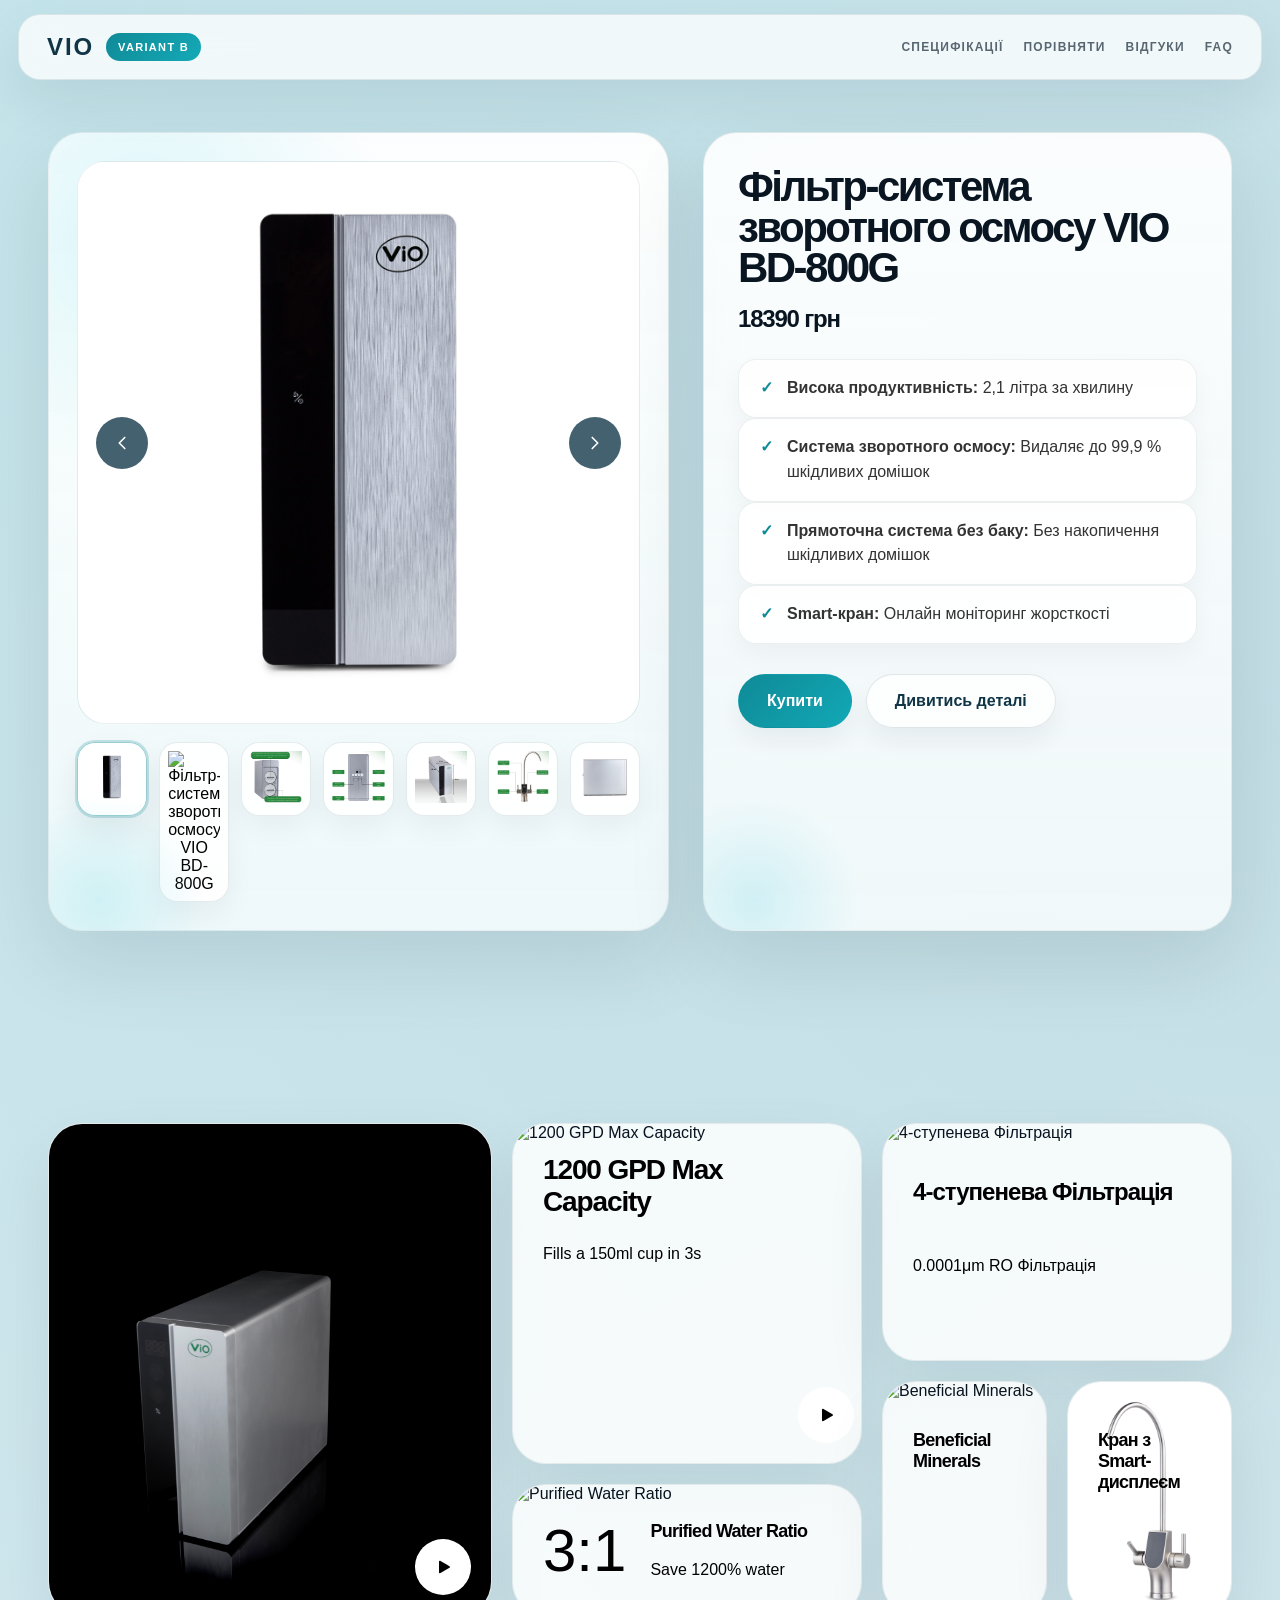
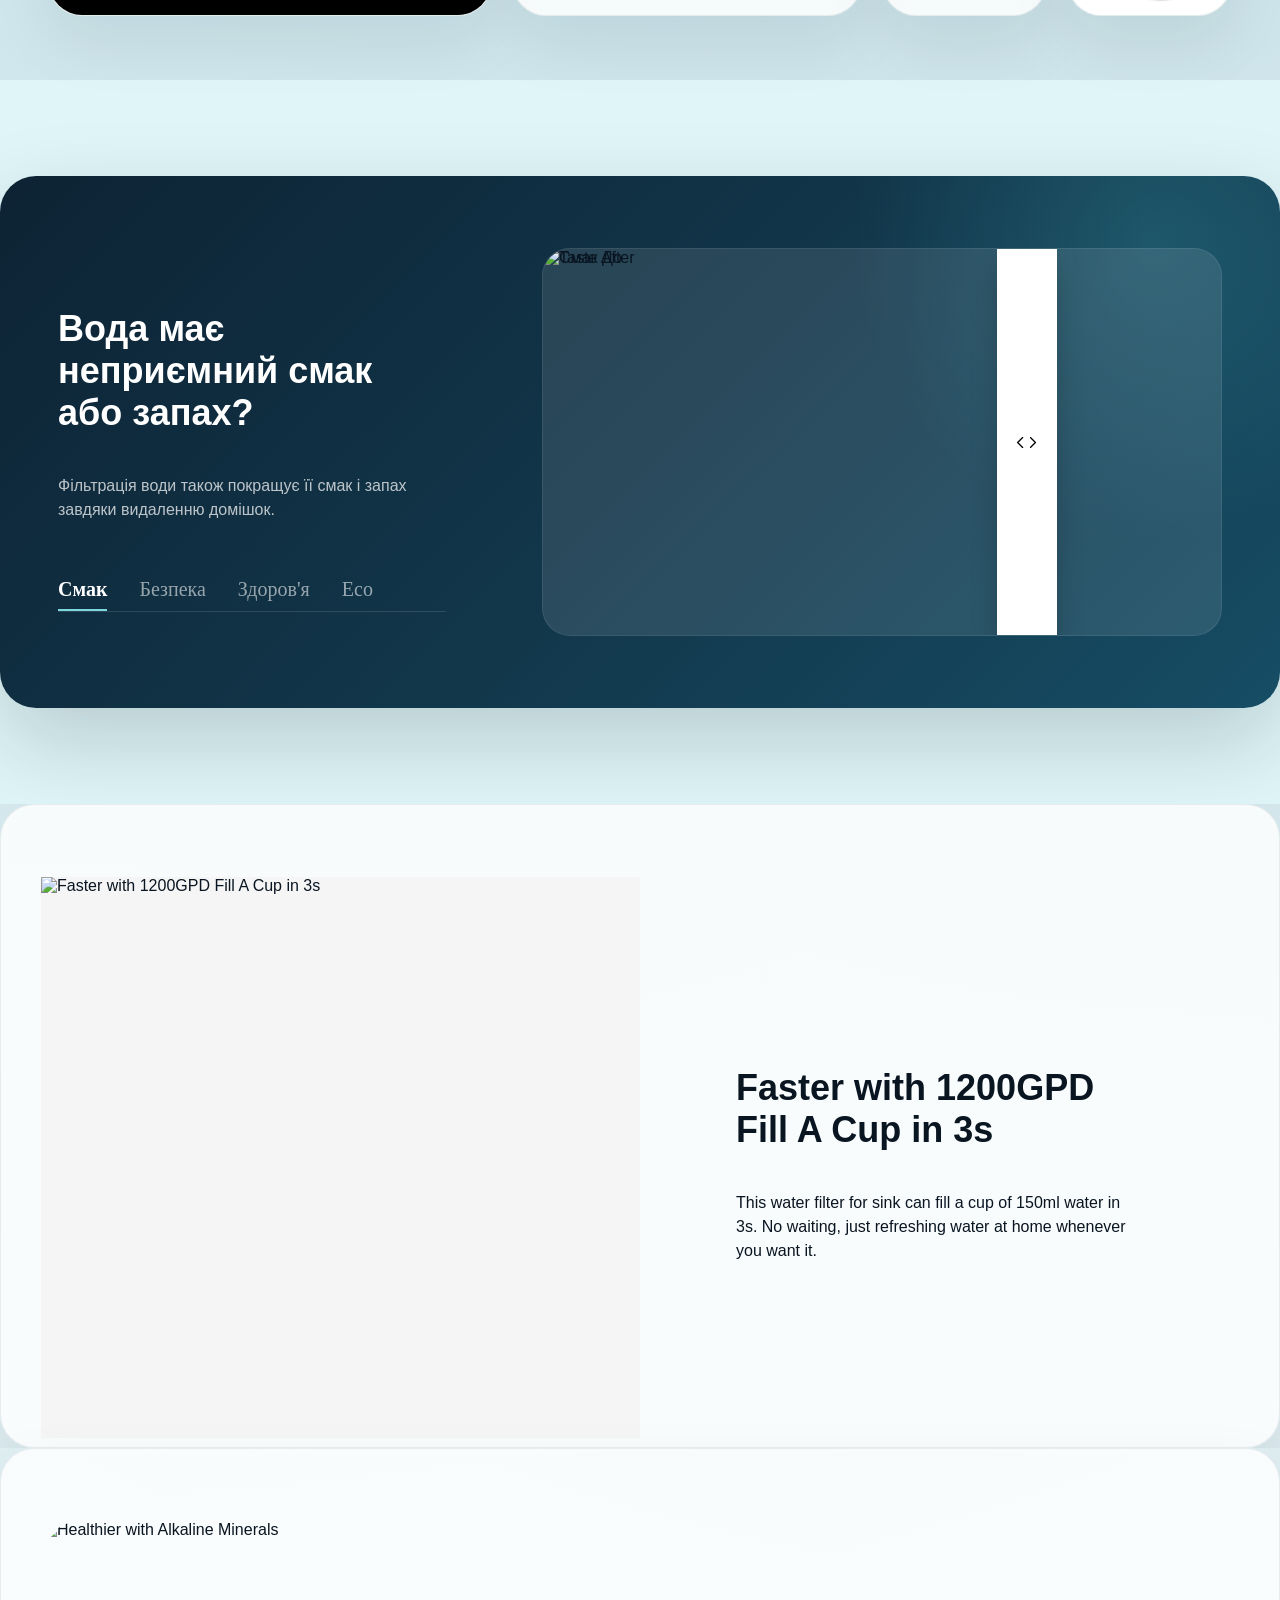
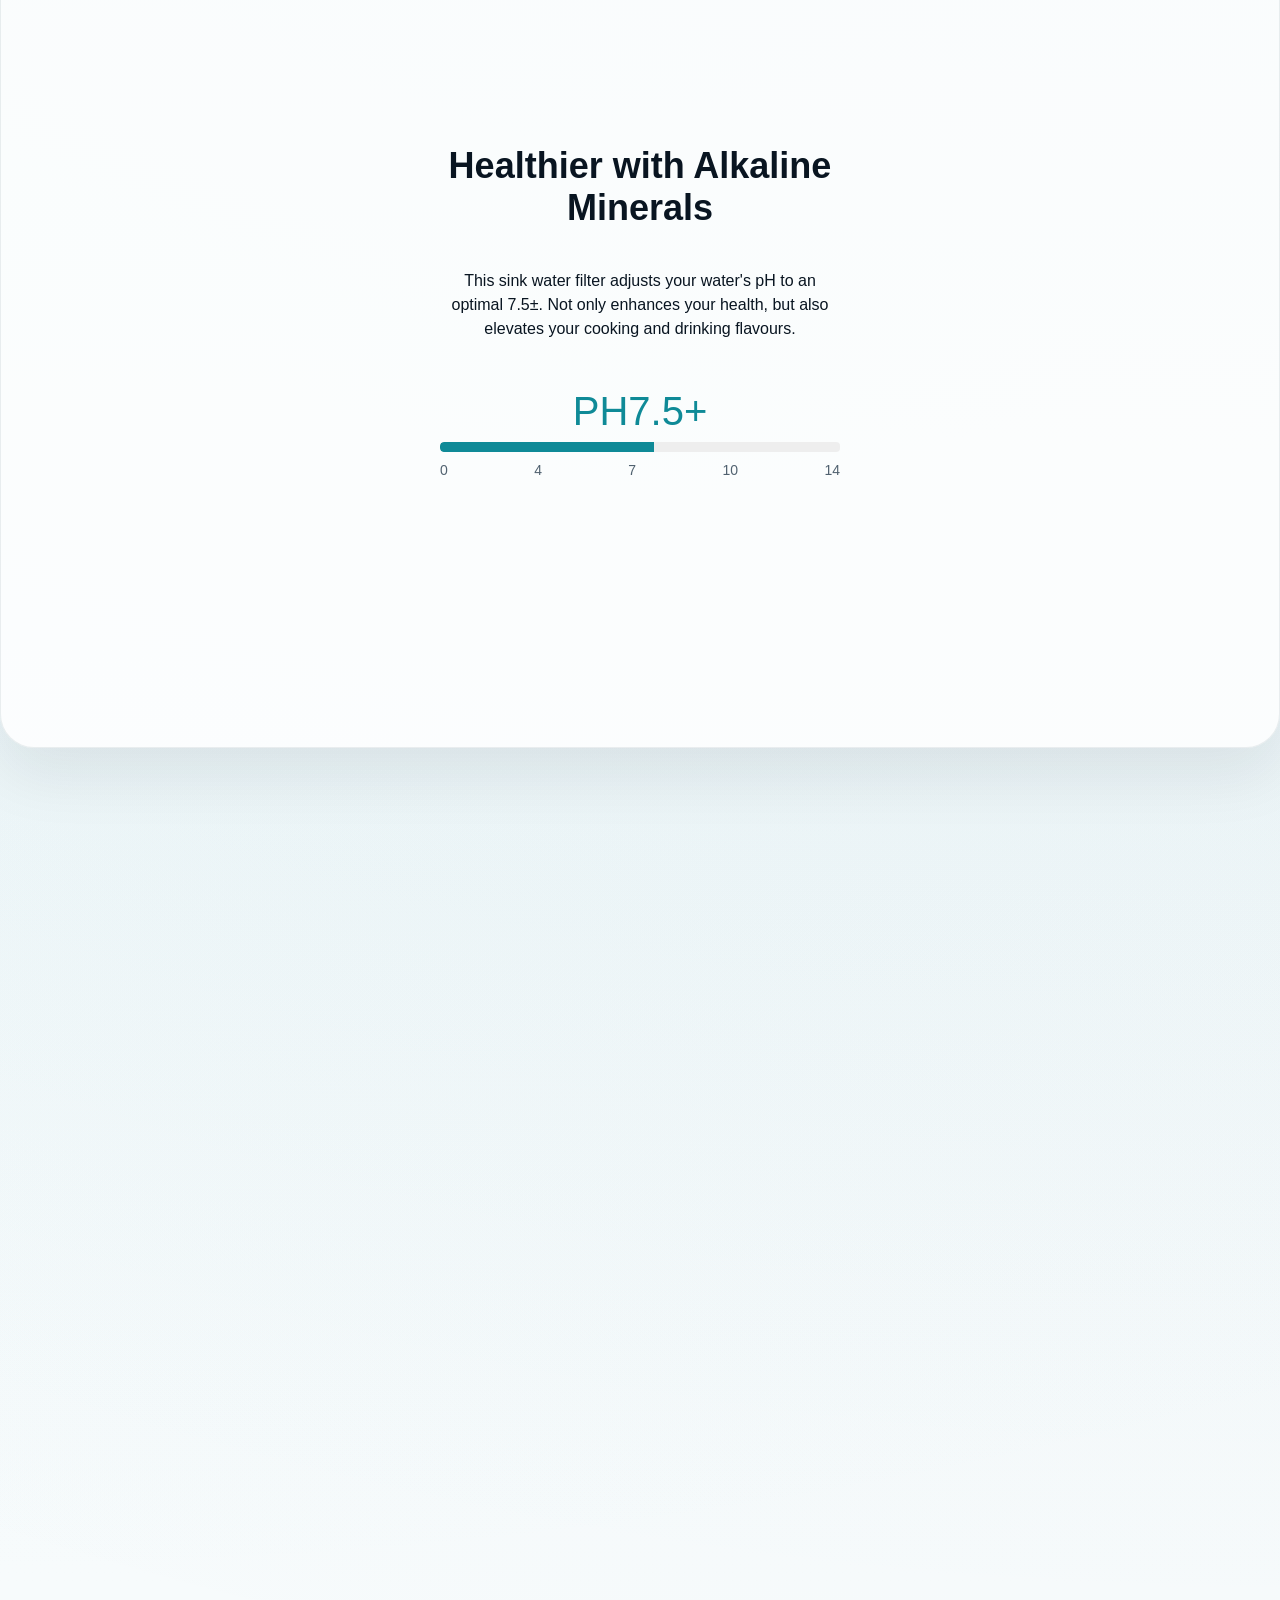
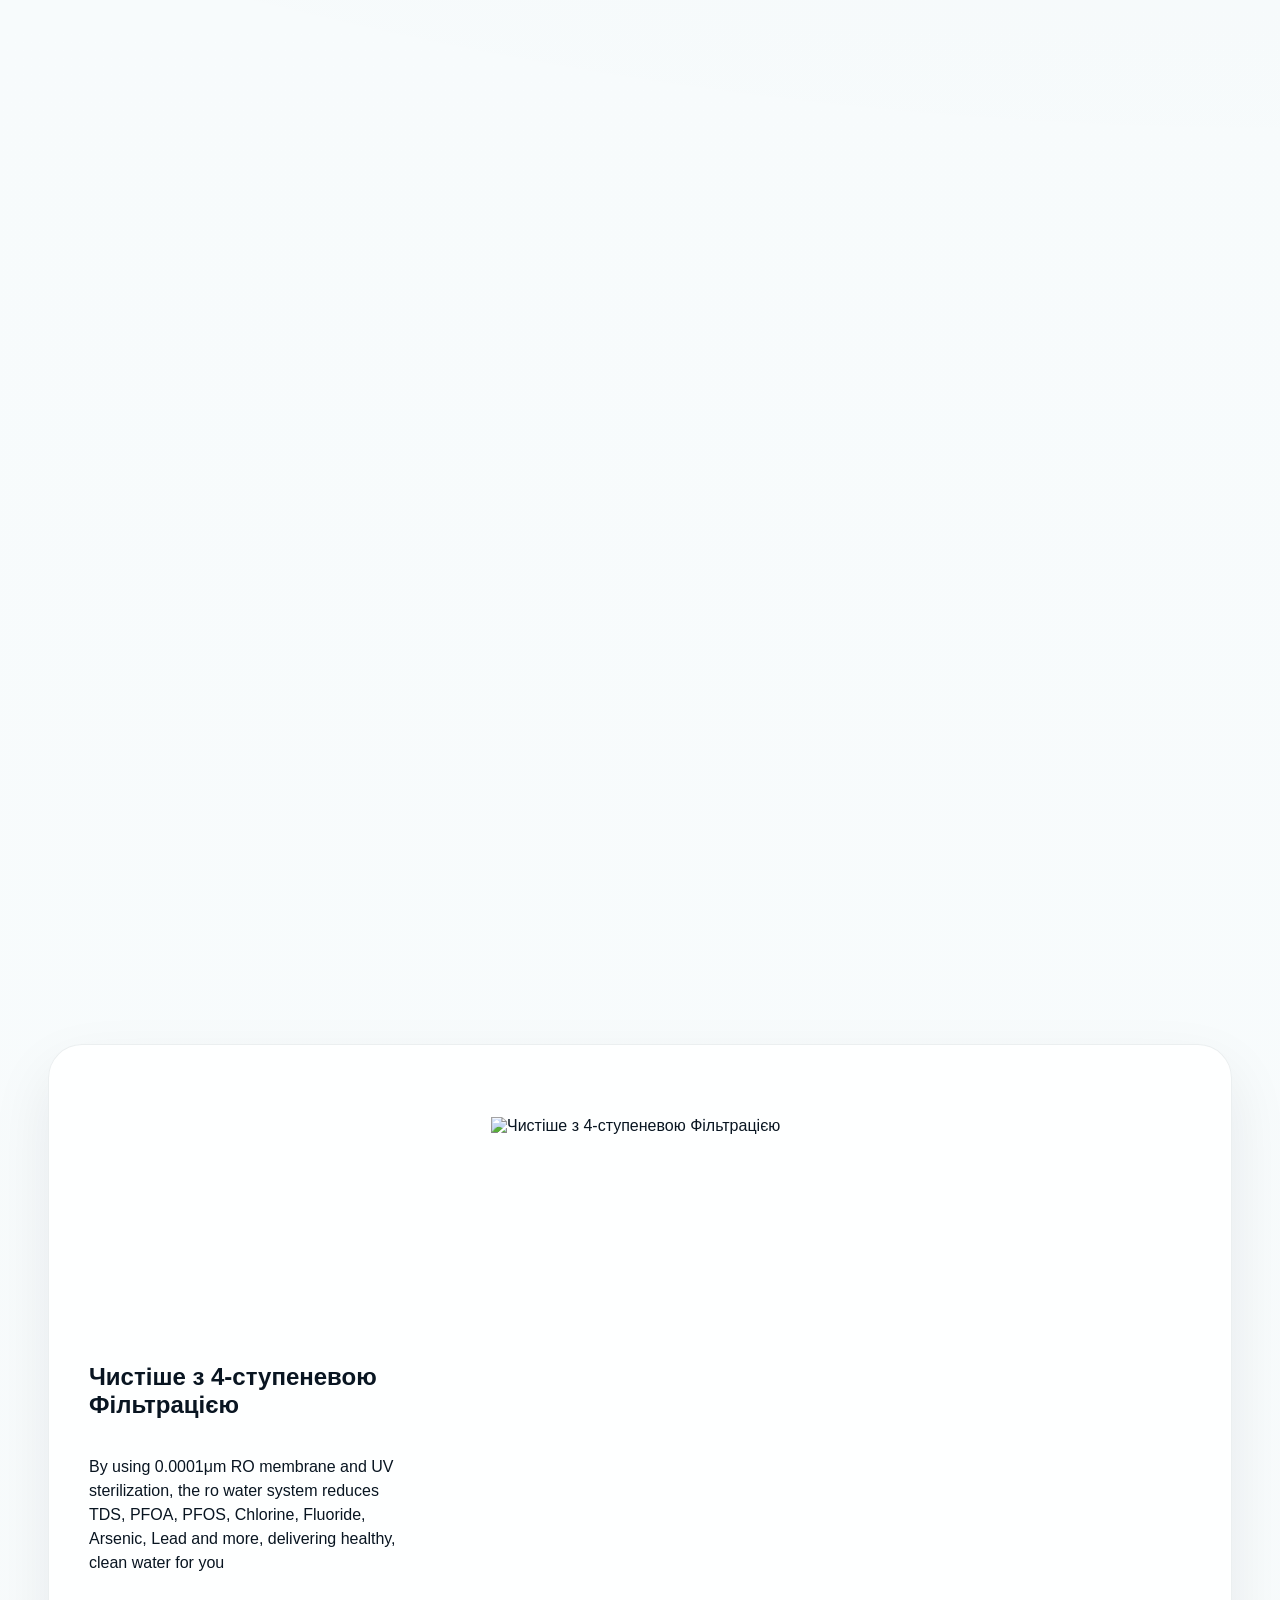
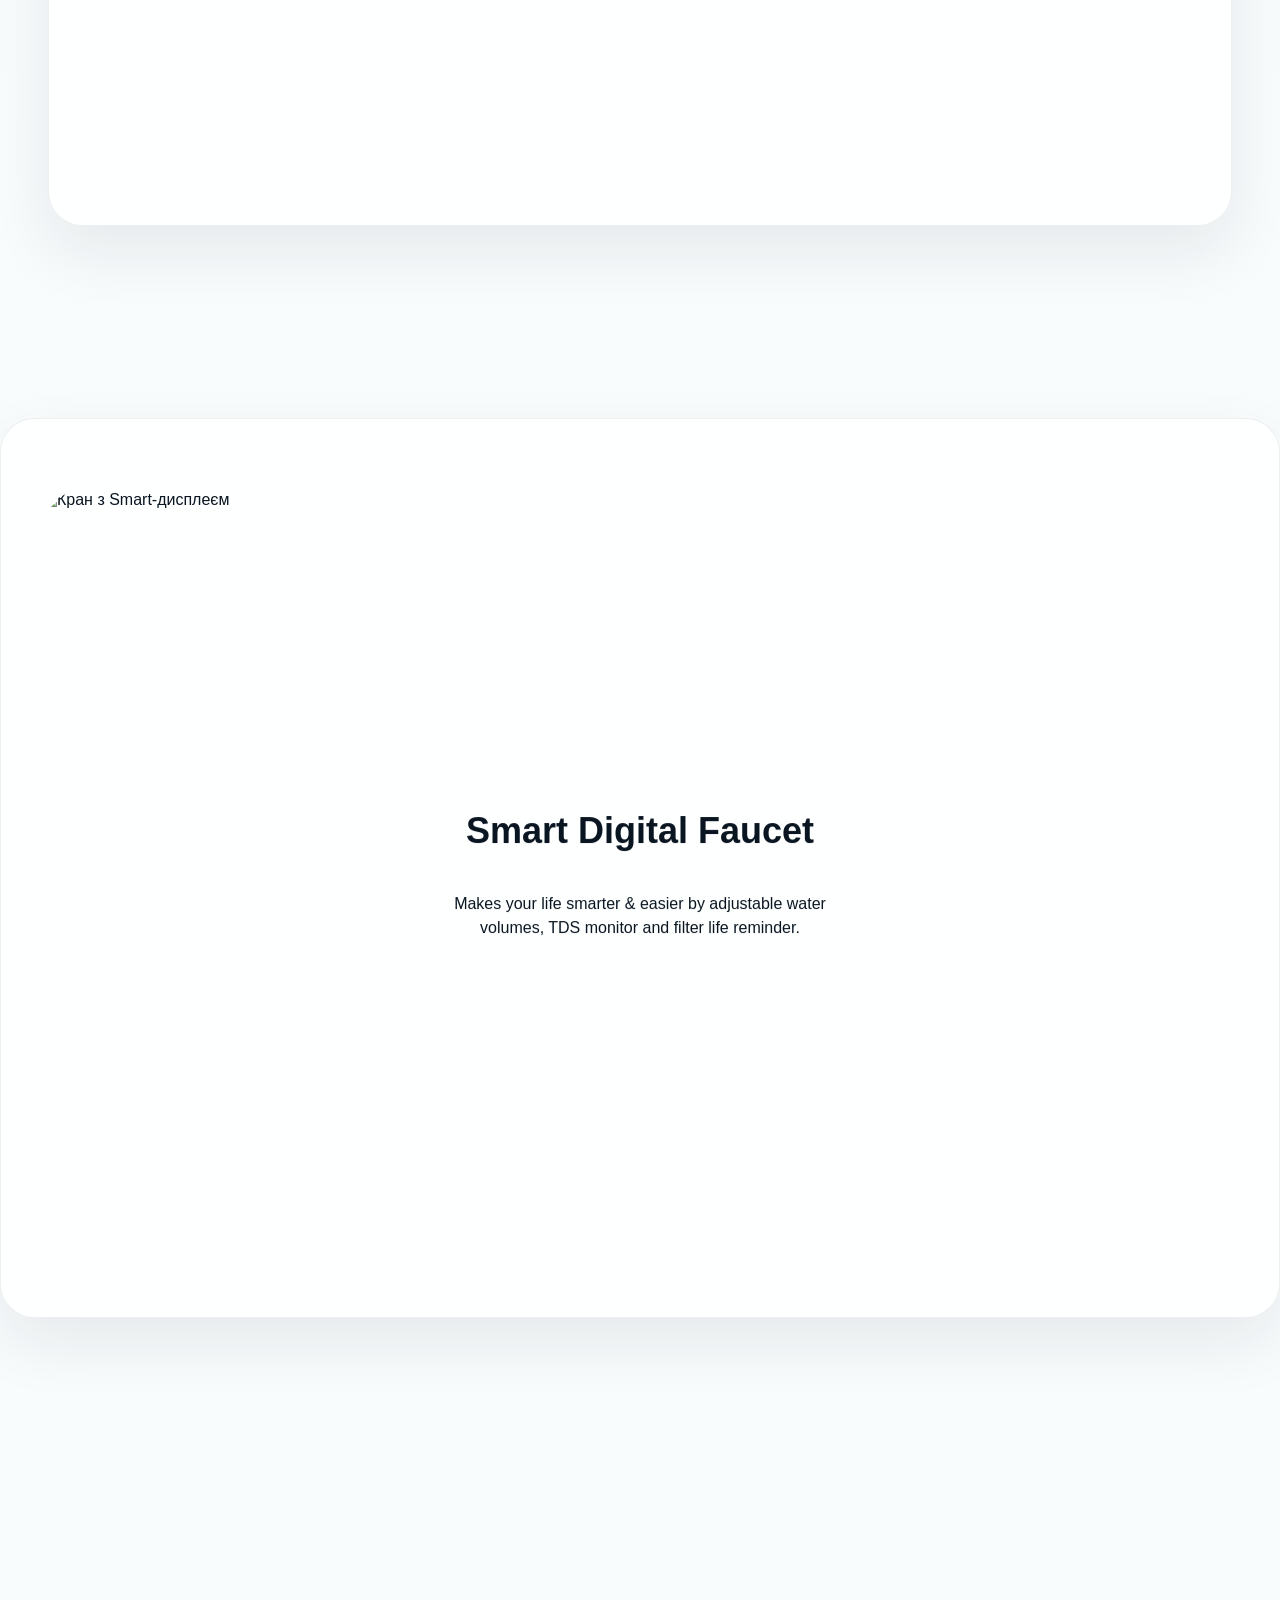
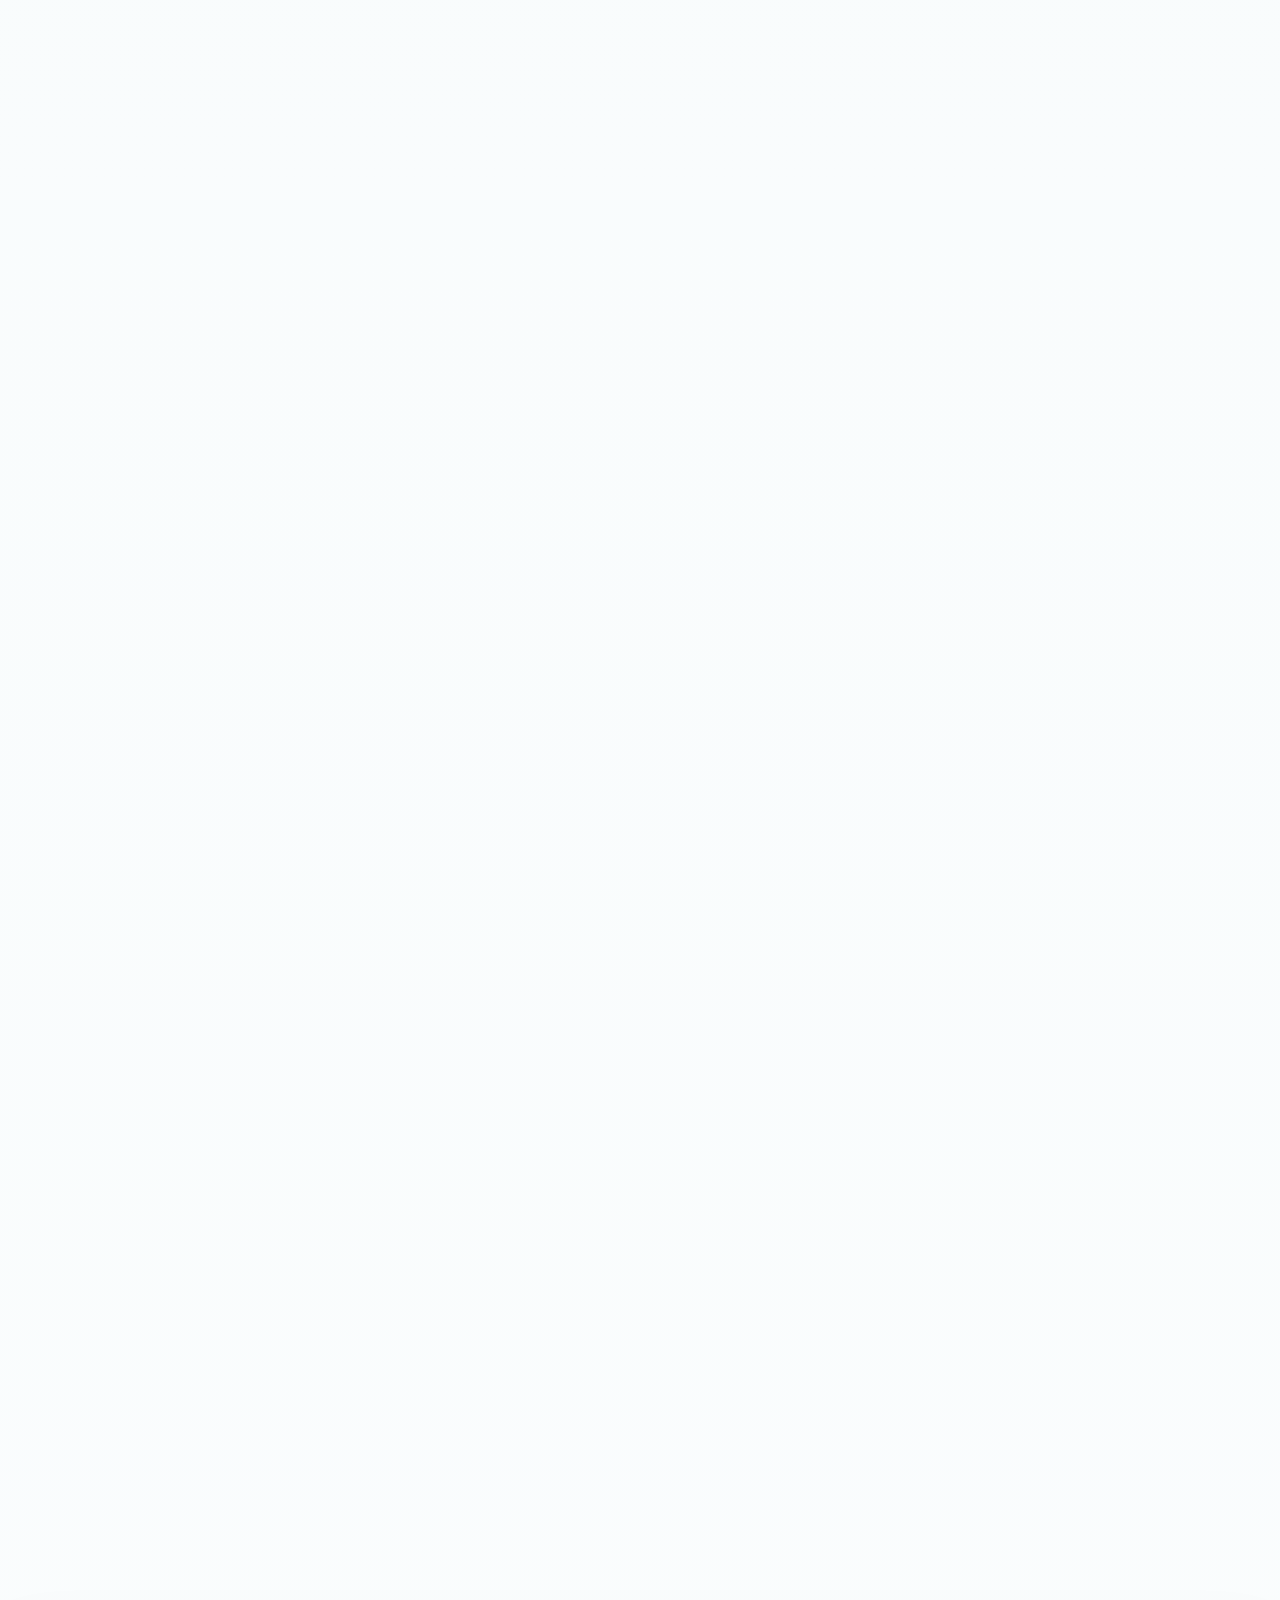
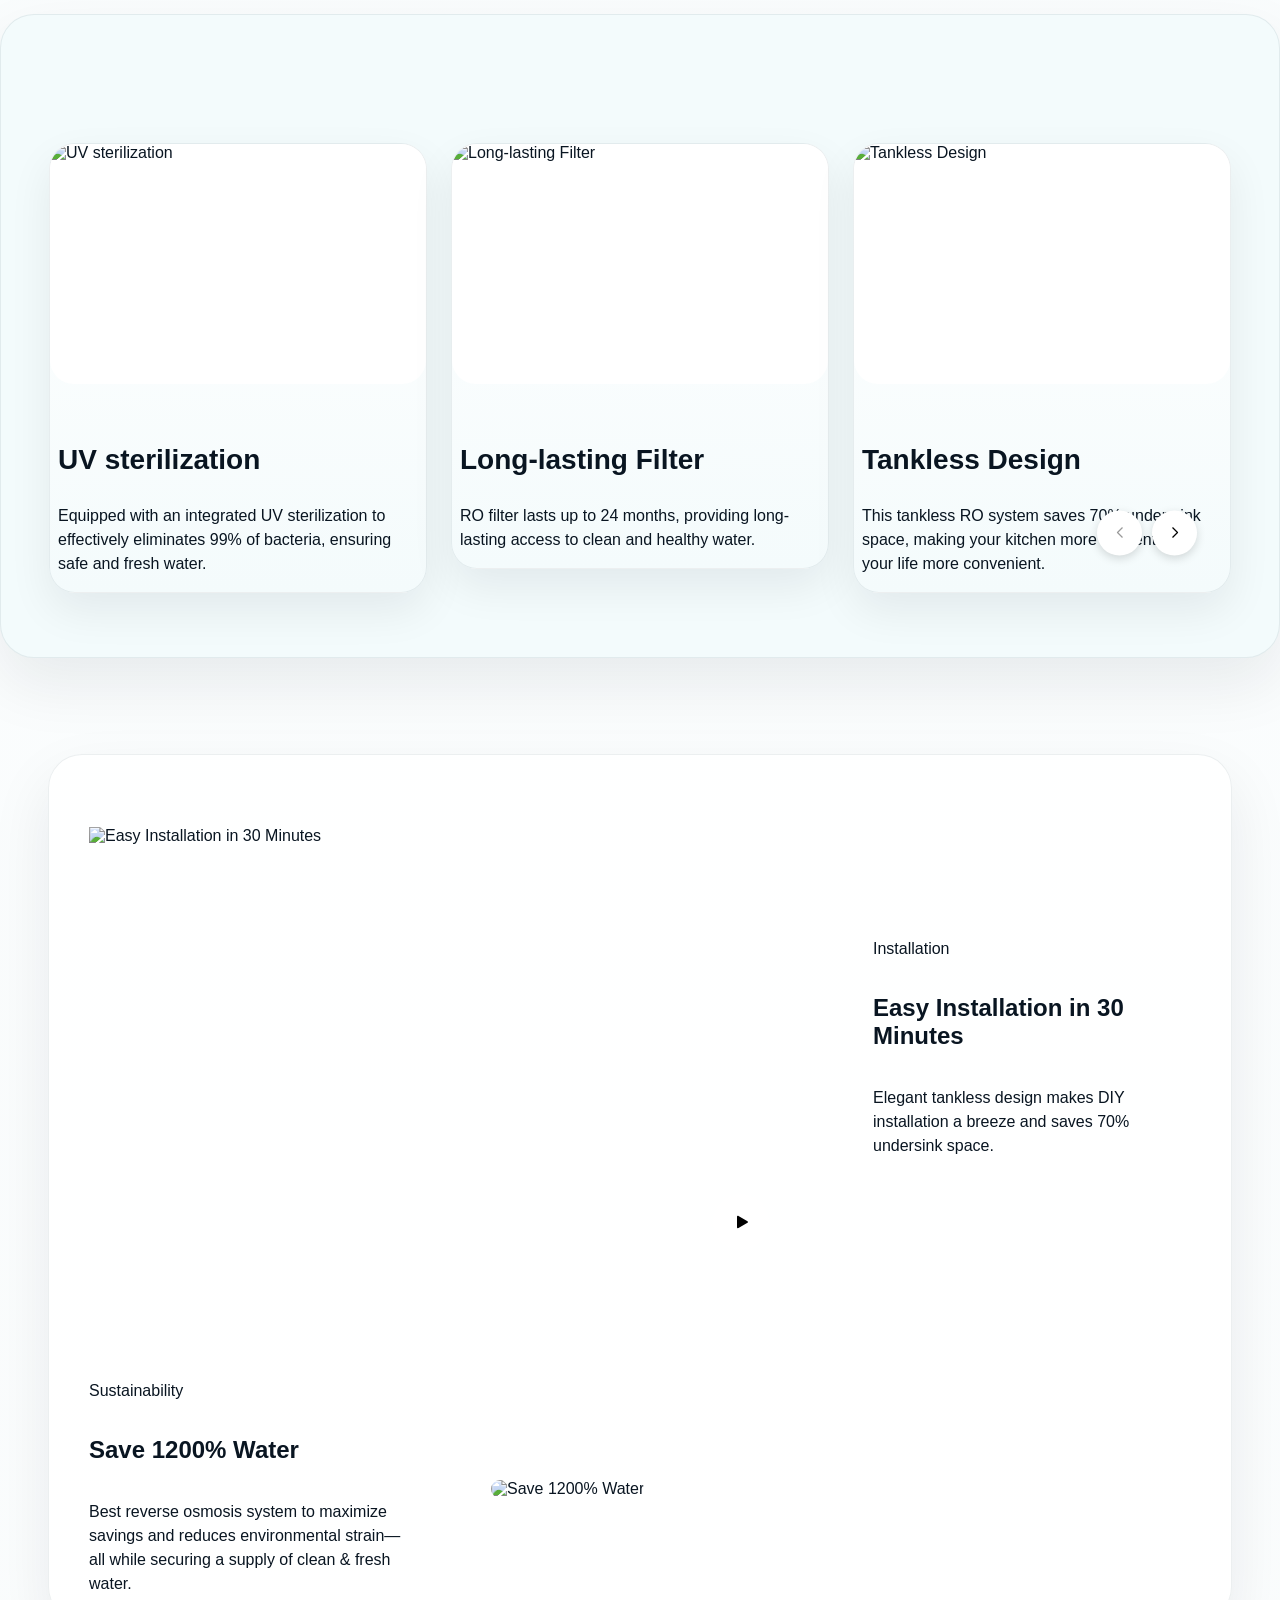
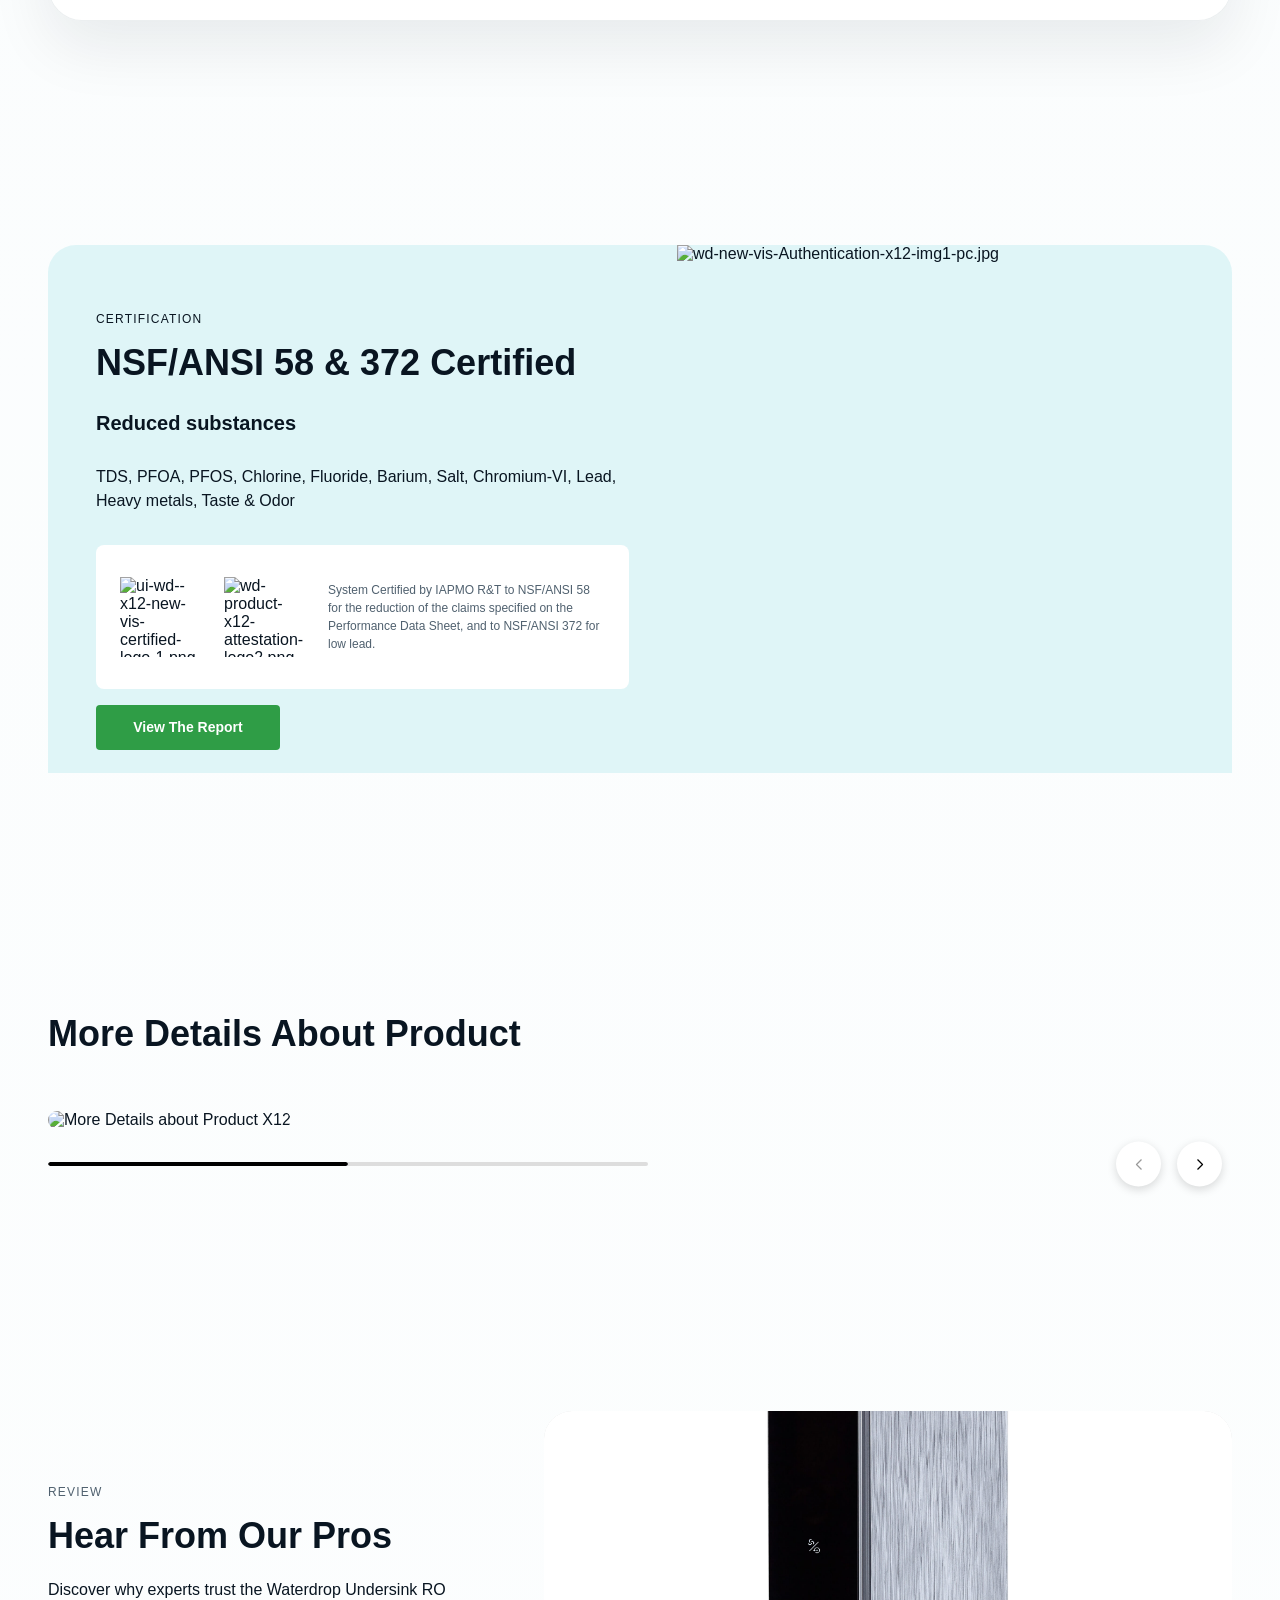
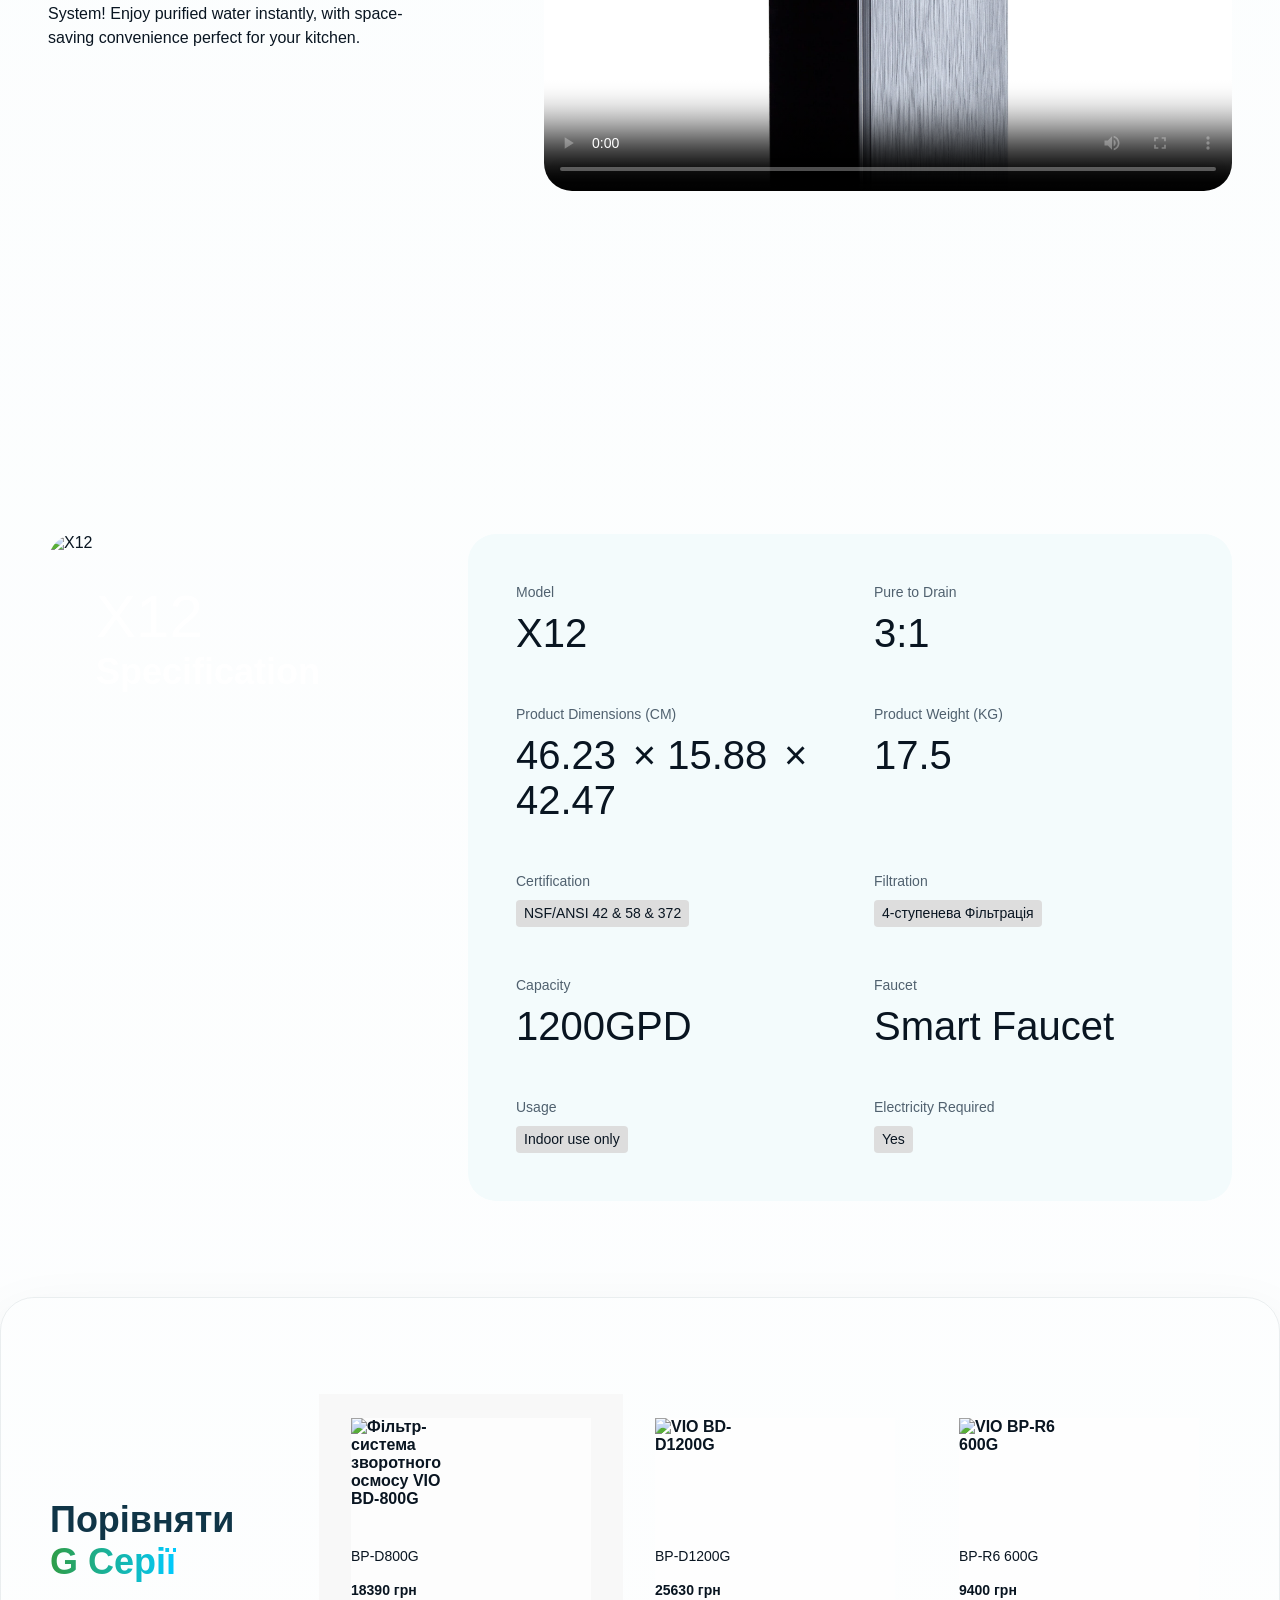
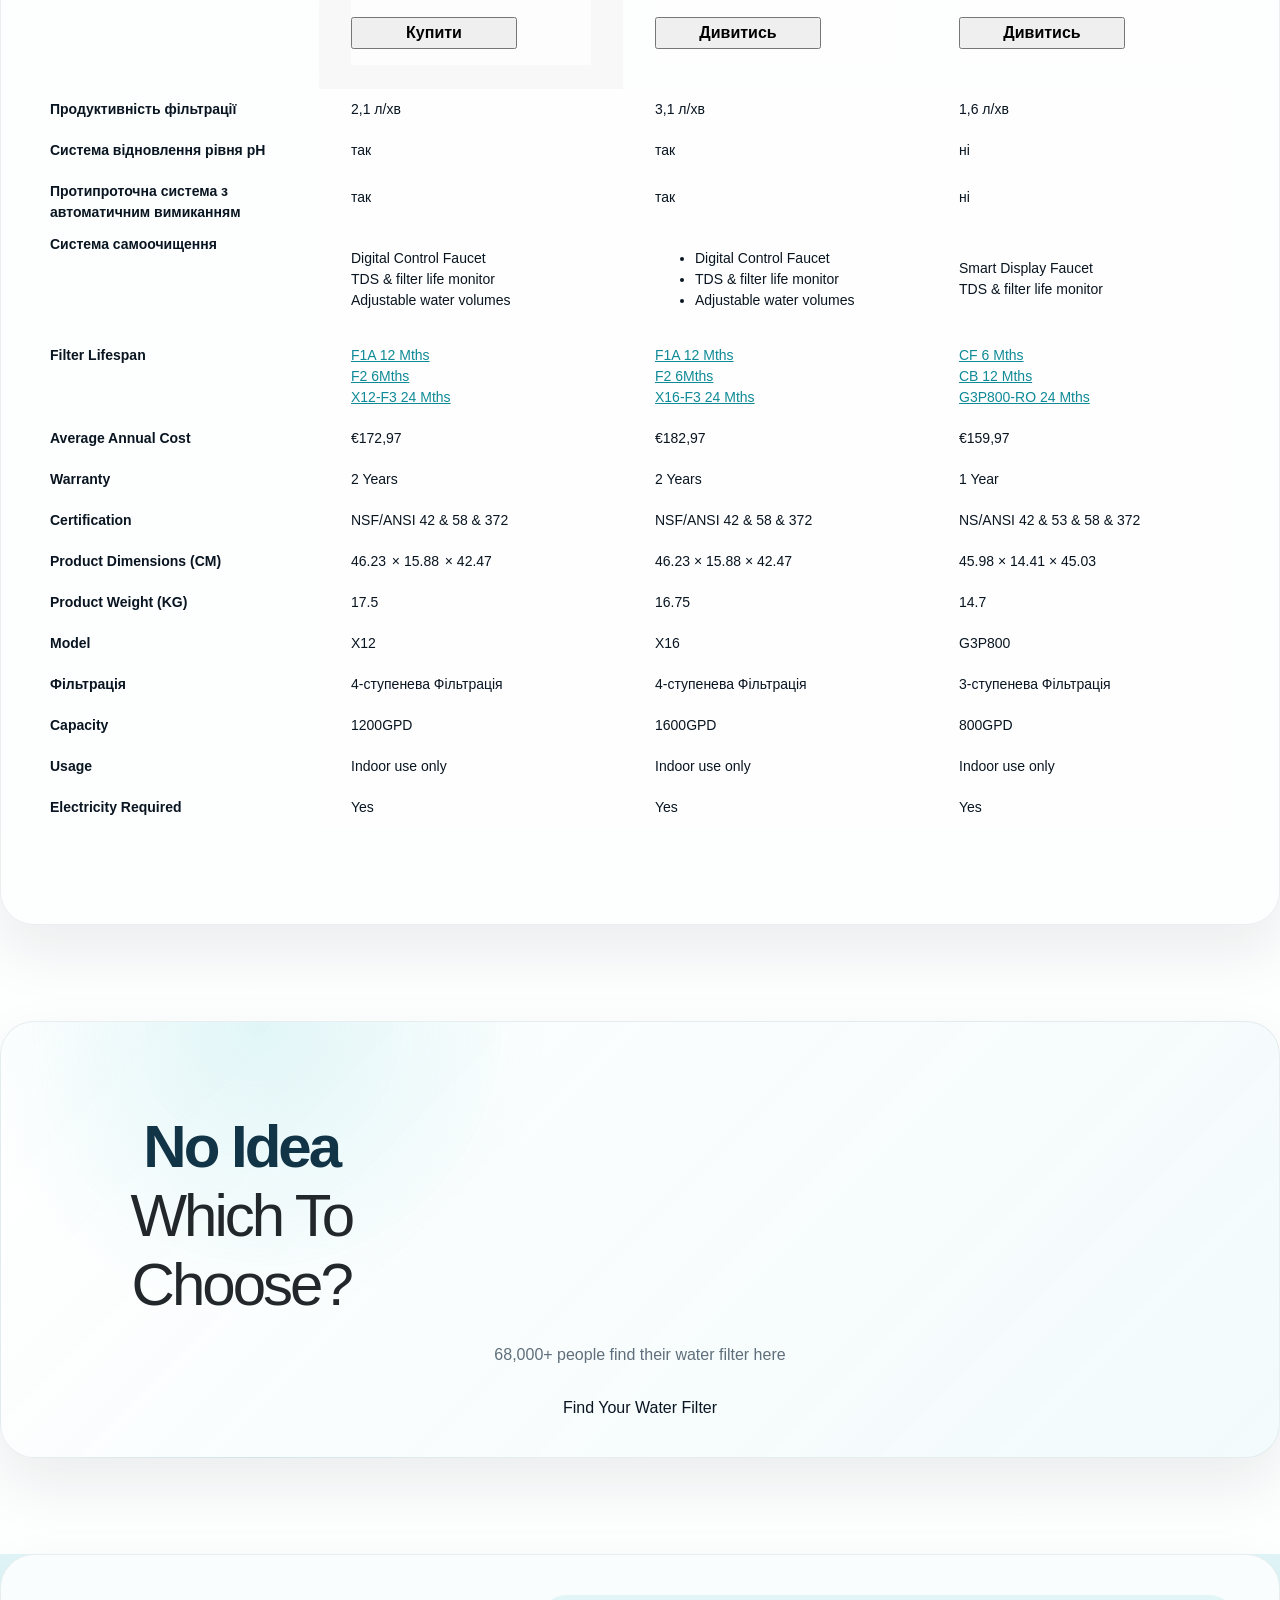
==== commit 2261a393: "fixed some errors with local routes" ====
--- a/index-variant-b.html
+++ b/index-variant-b.html
@@ -9,6 +9,8 @@
       name="description"
       content="Alternative VIO landing design variant for product-page comparison."
     />
+    <link rel="icon" href="img/logo.jpg" type="image/jpeg" />
+    <link rel="shortcut icon" href="img/logo.jpg" type="image/jpeg" />
     <link rel="stylesheet" href="css/splide.min.css" />
     <link rel="stylesheet" href="css/styles.css" />
     <link rel="stylesheet" href="css/styles-variant-b.css" />
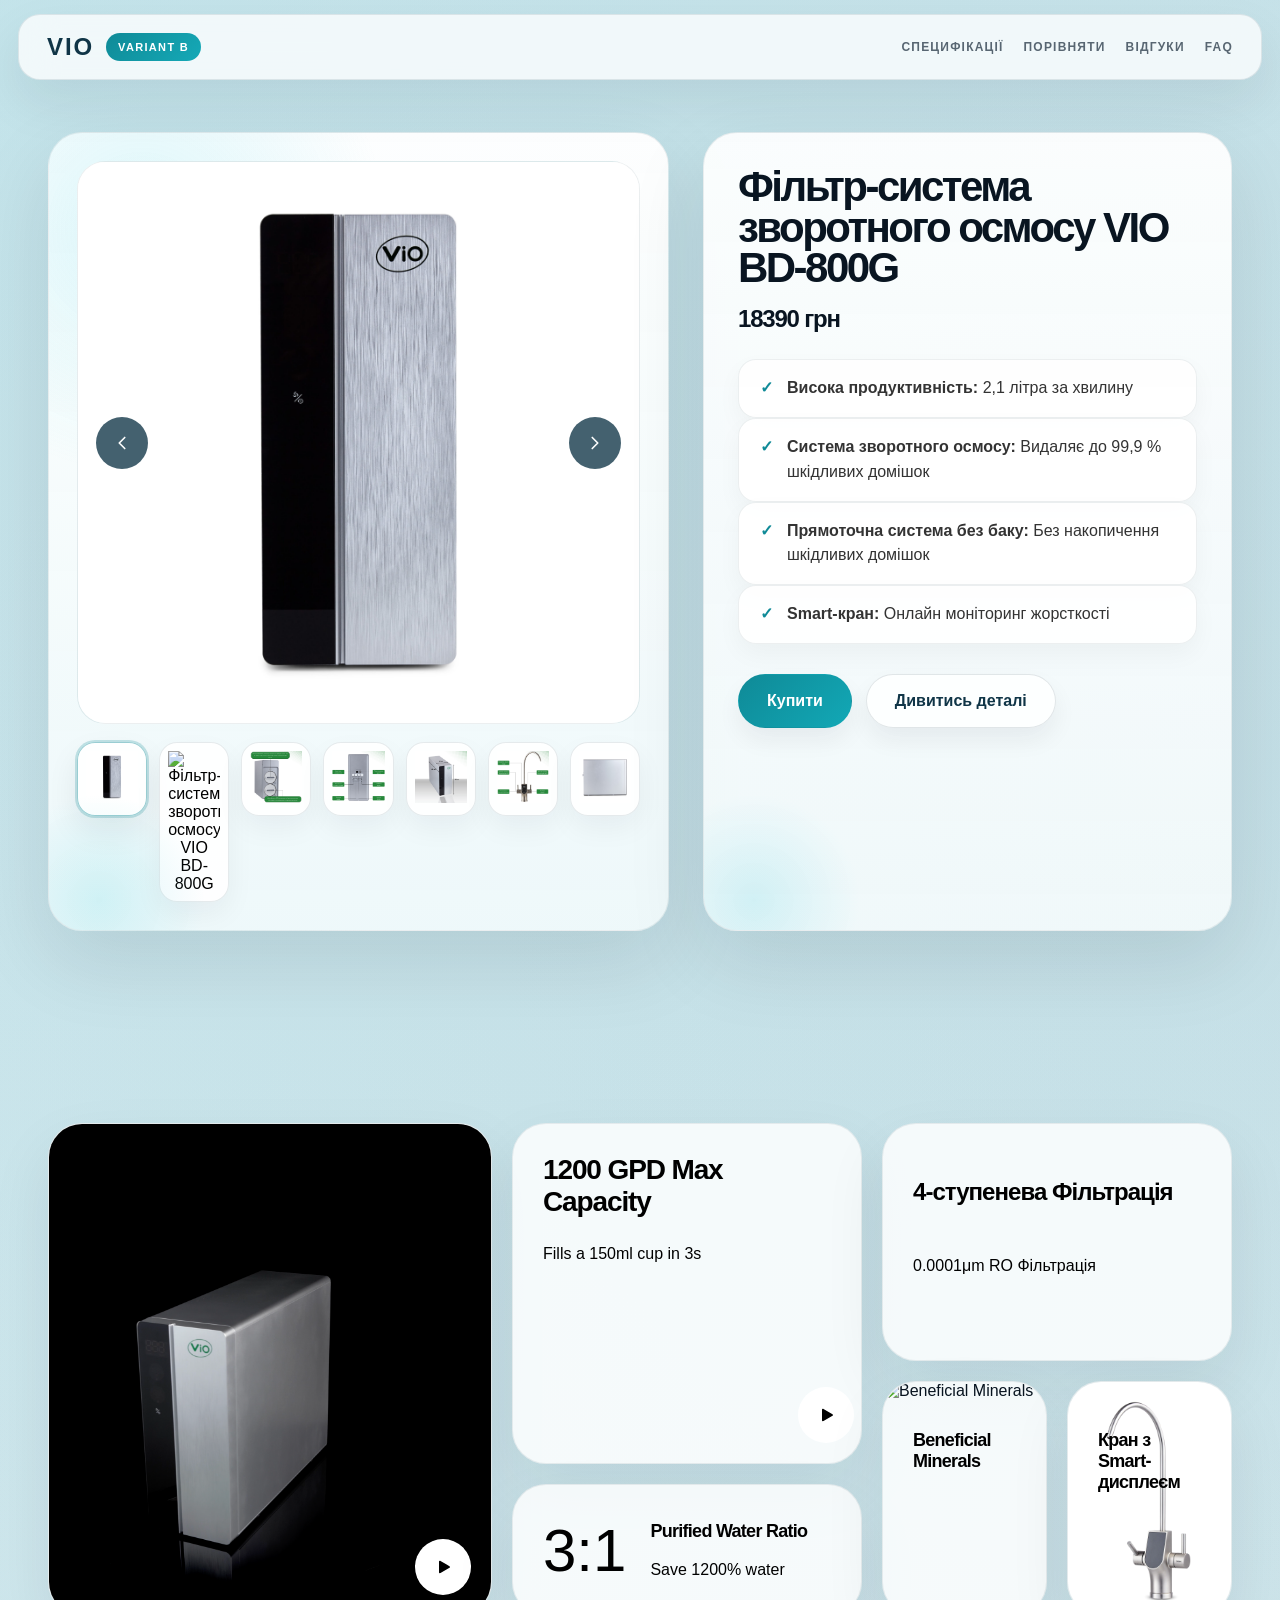
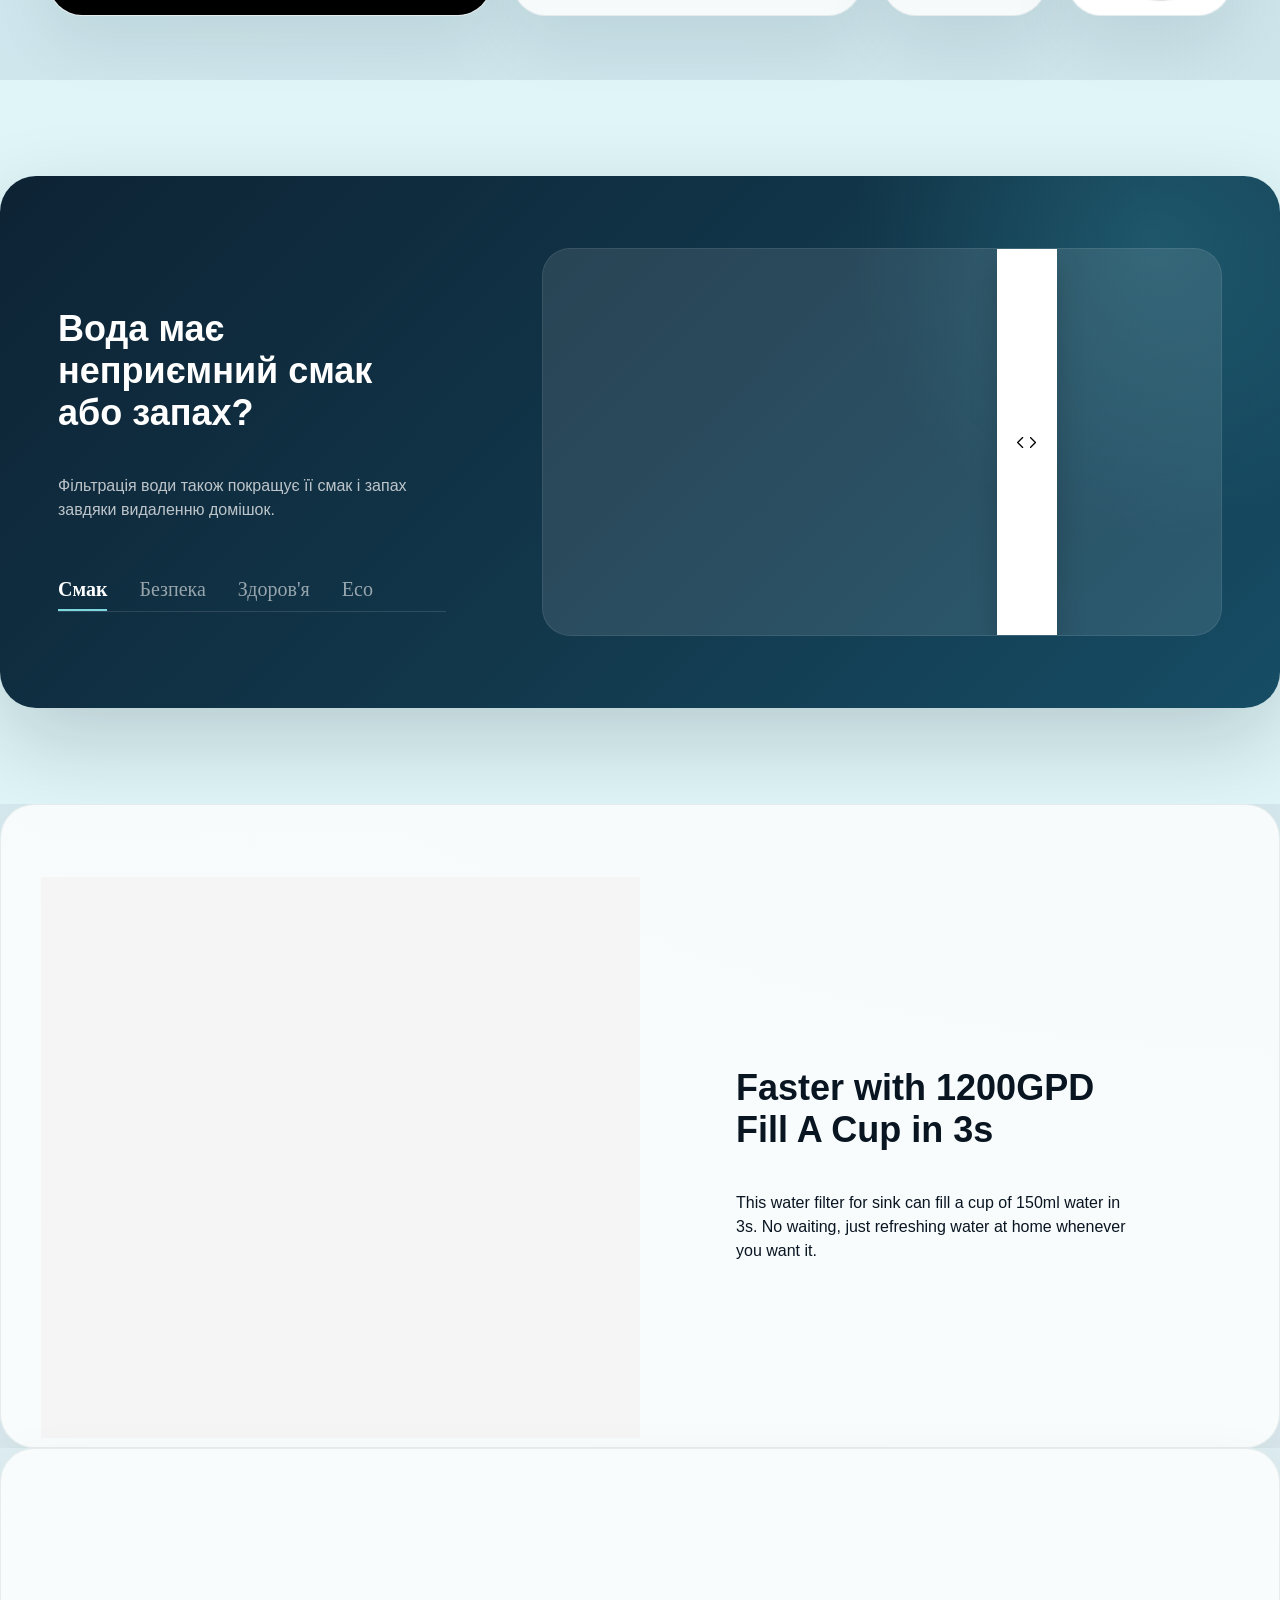
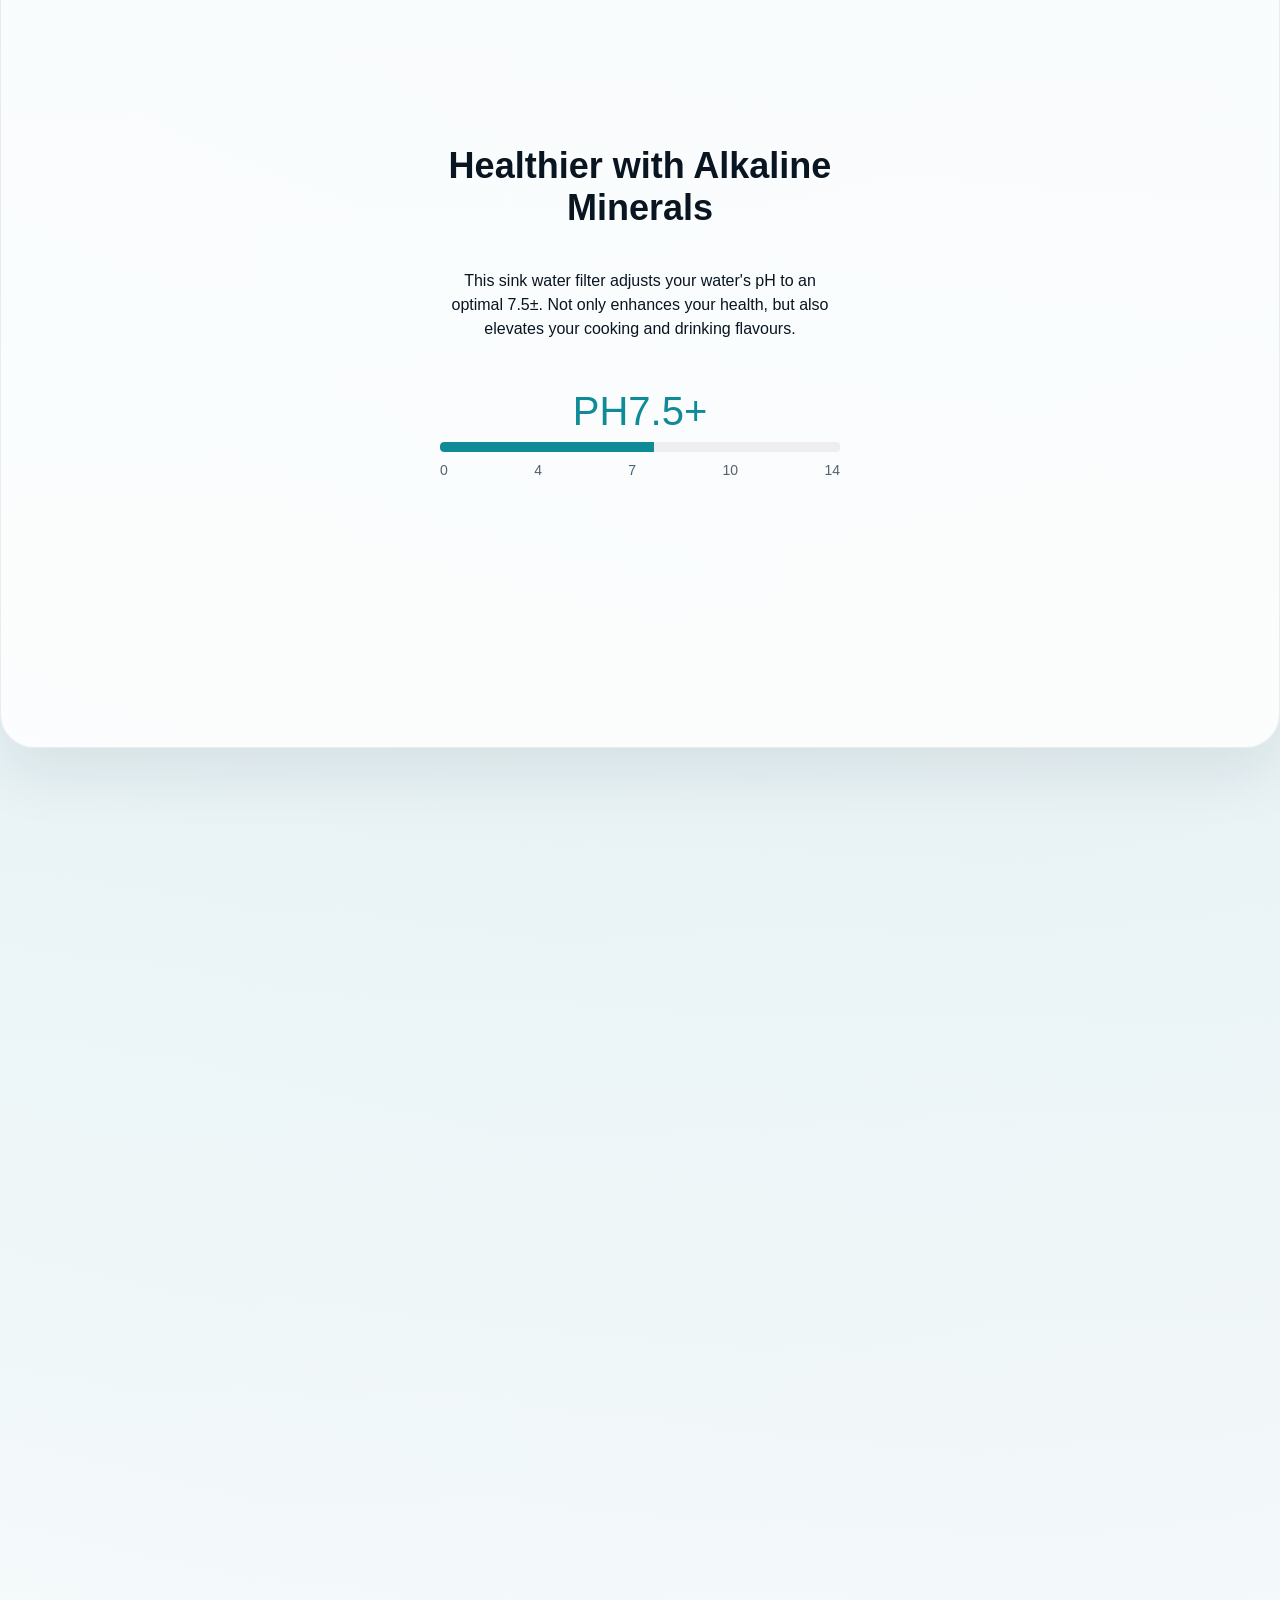
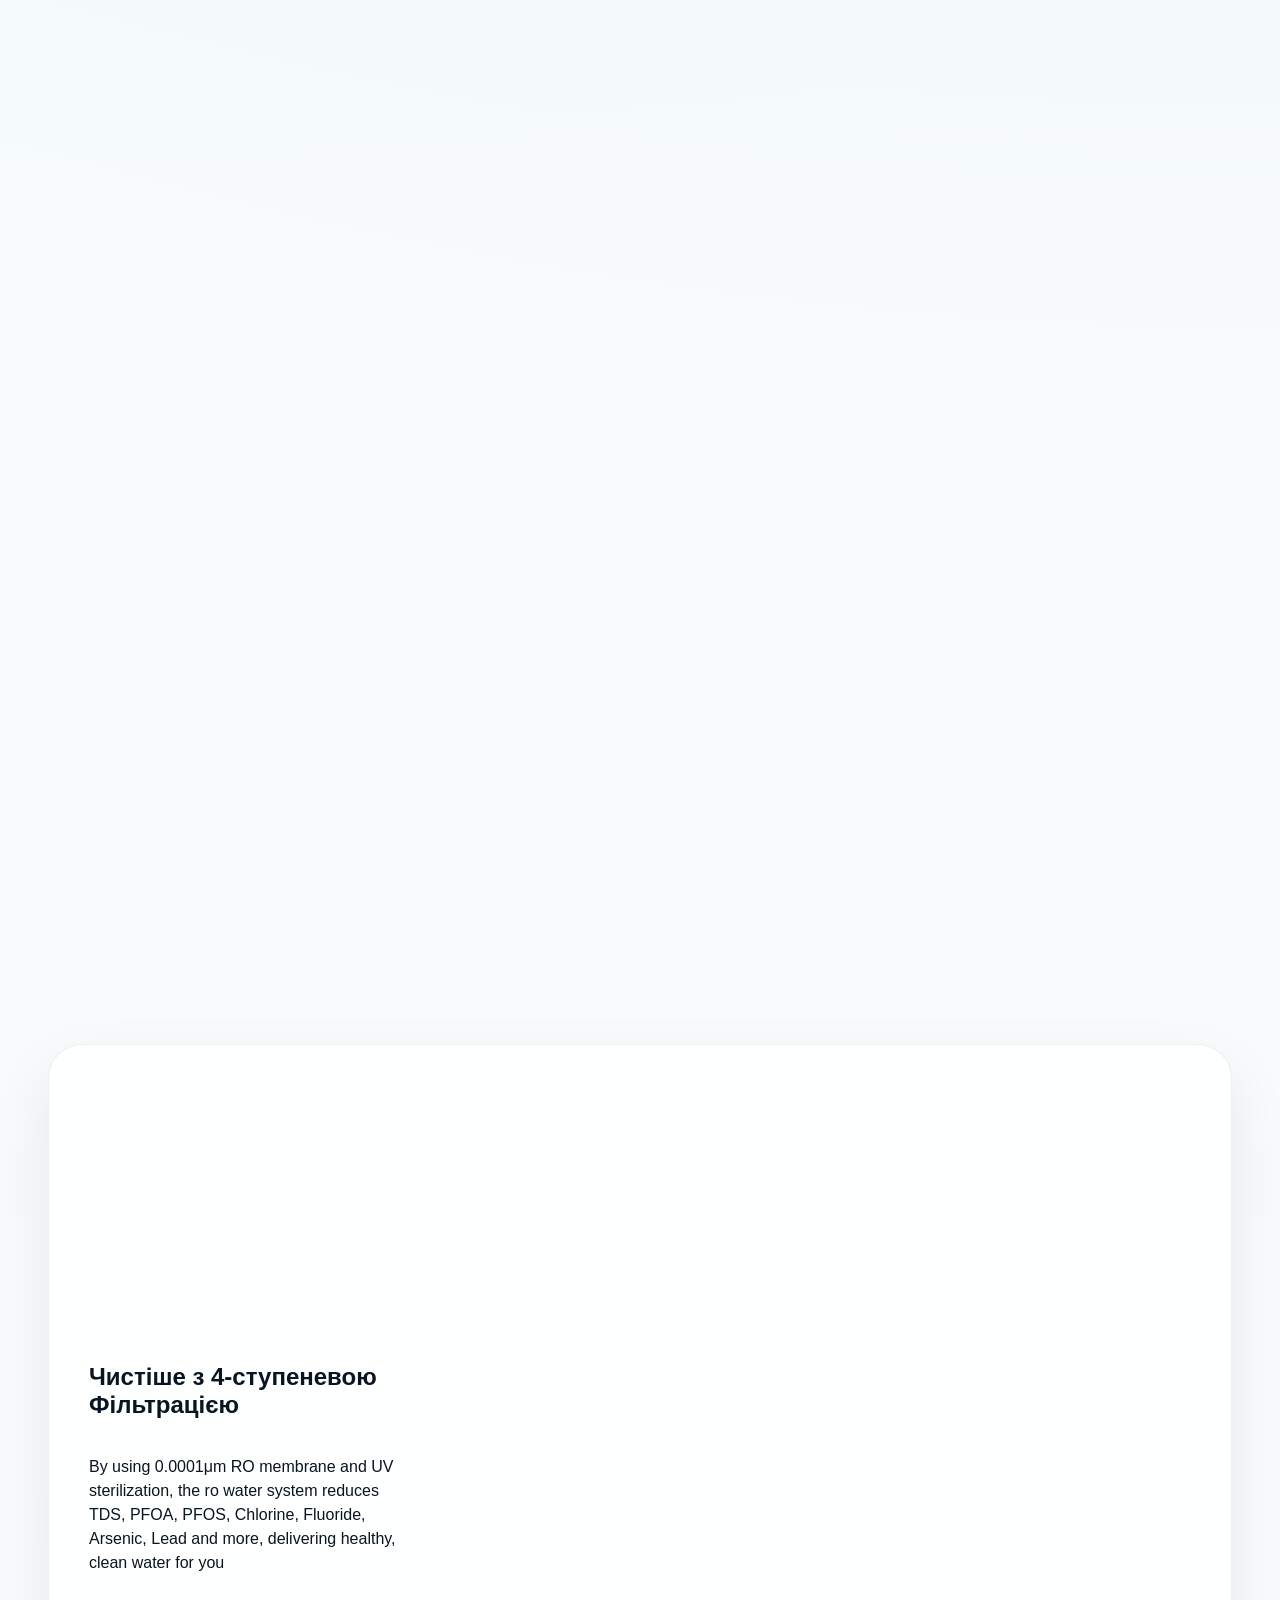
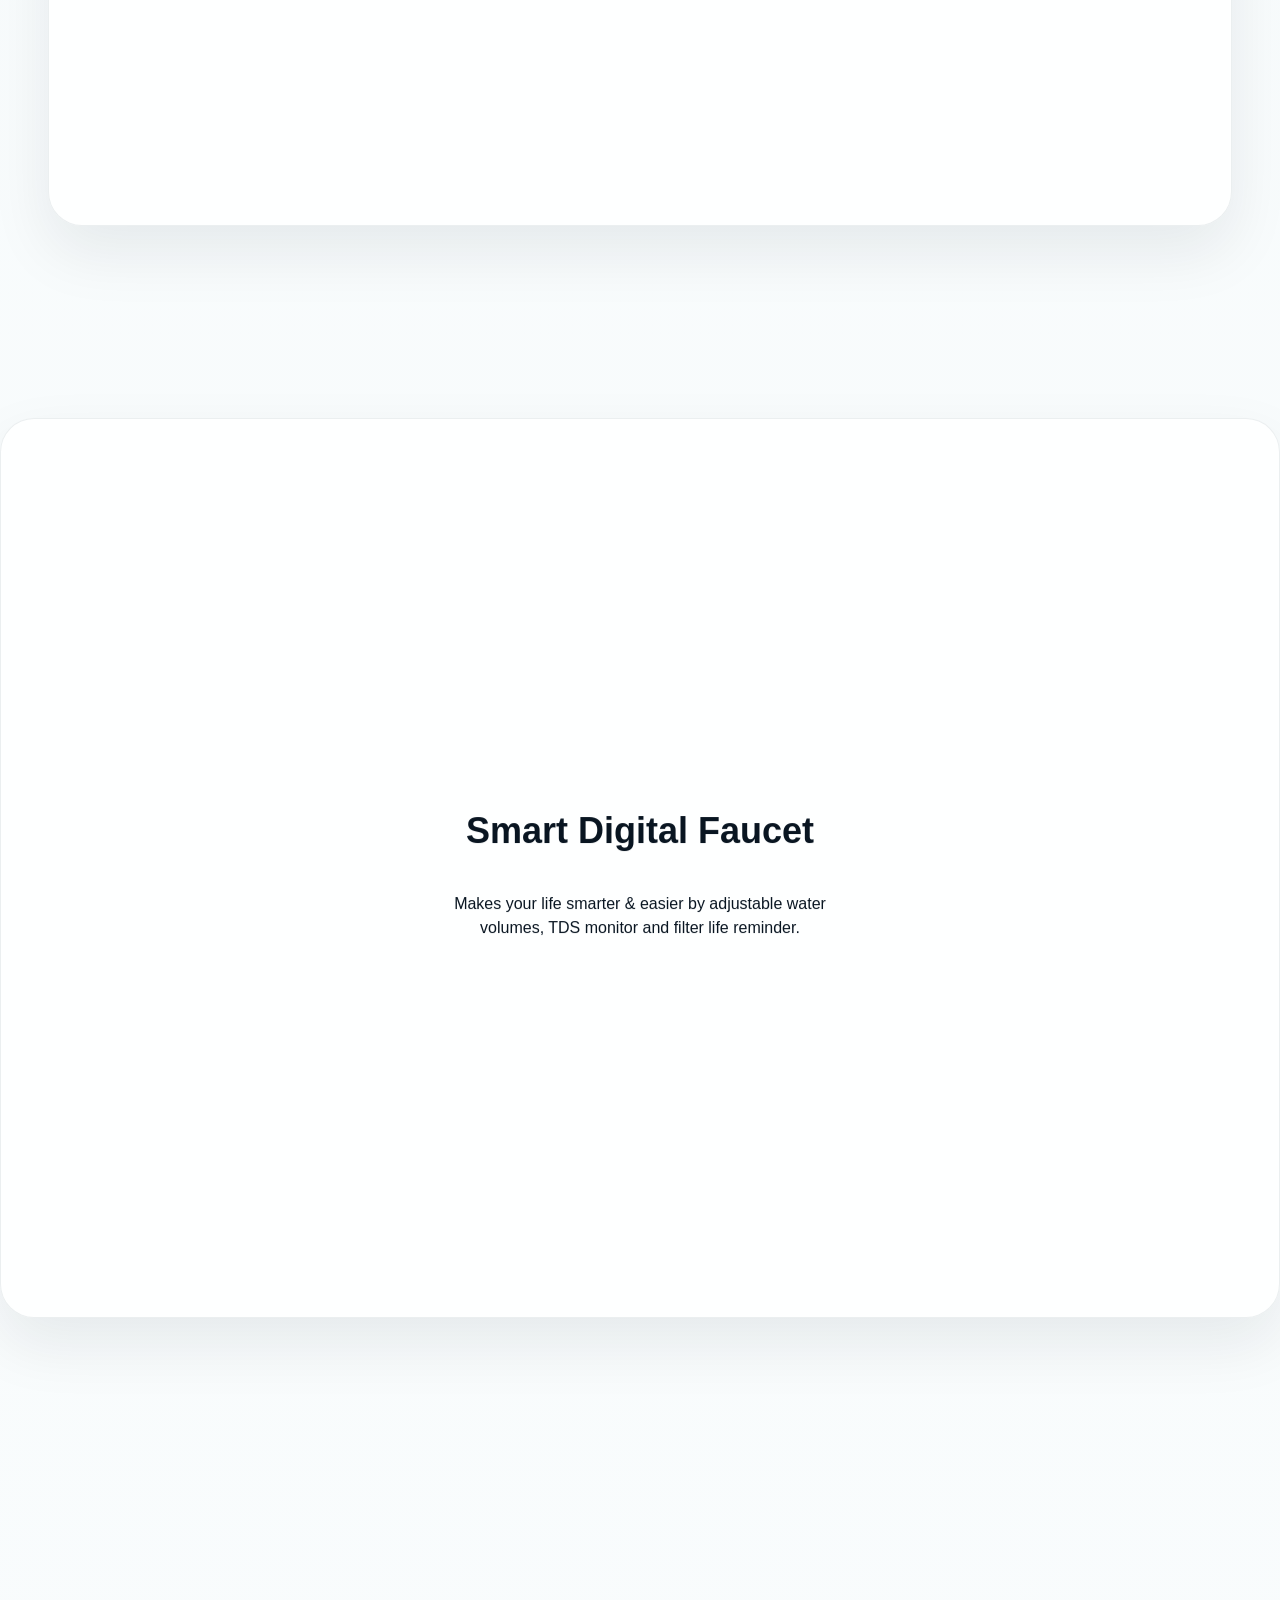
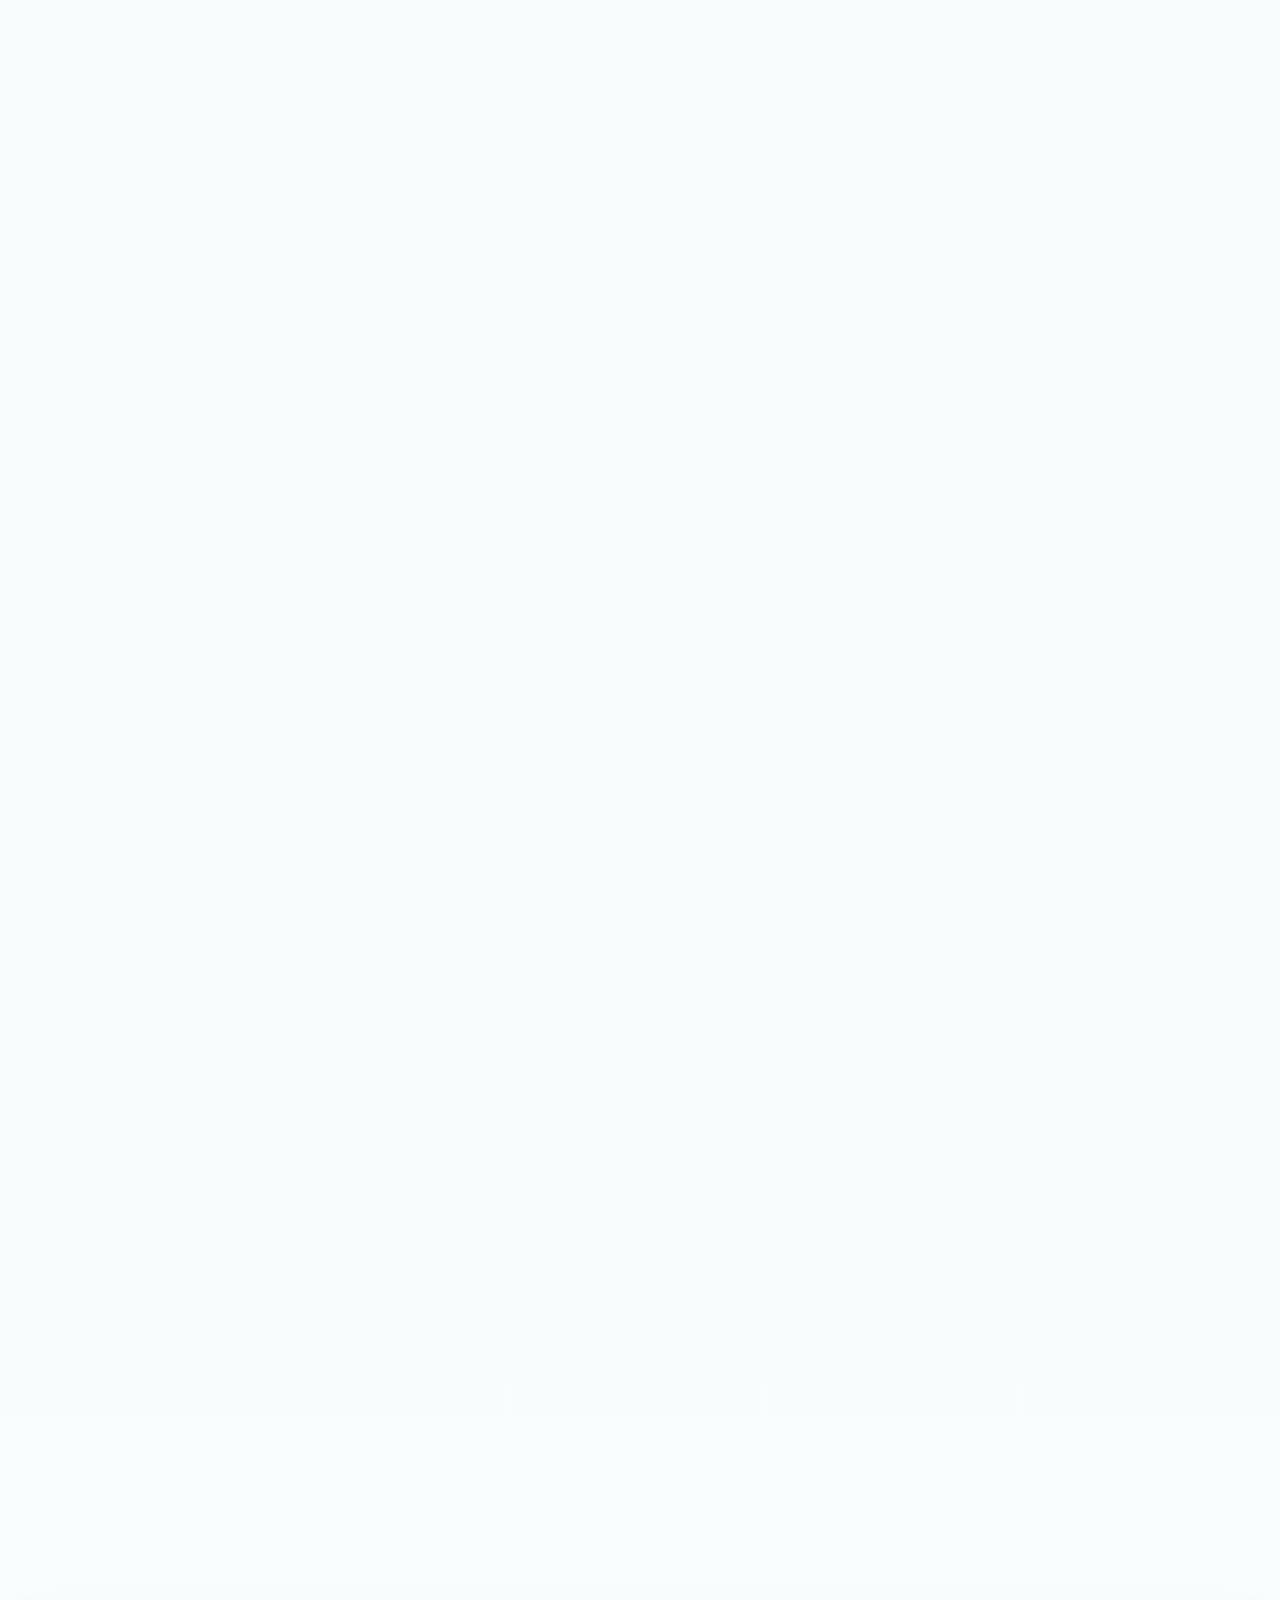
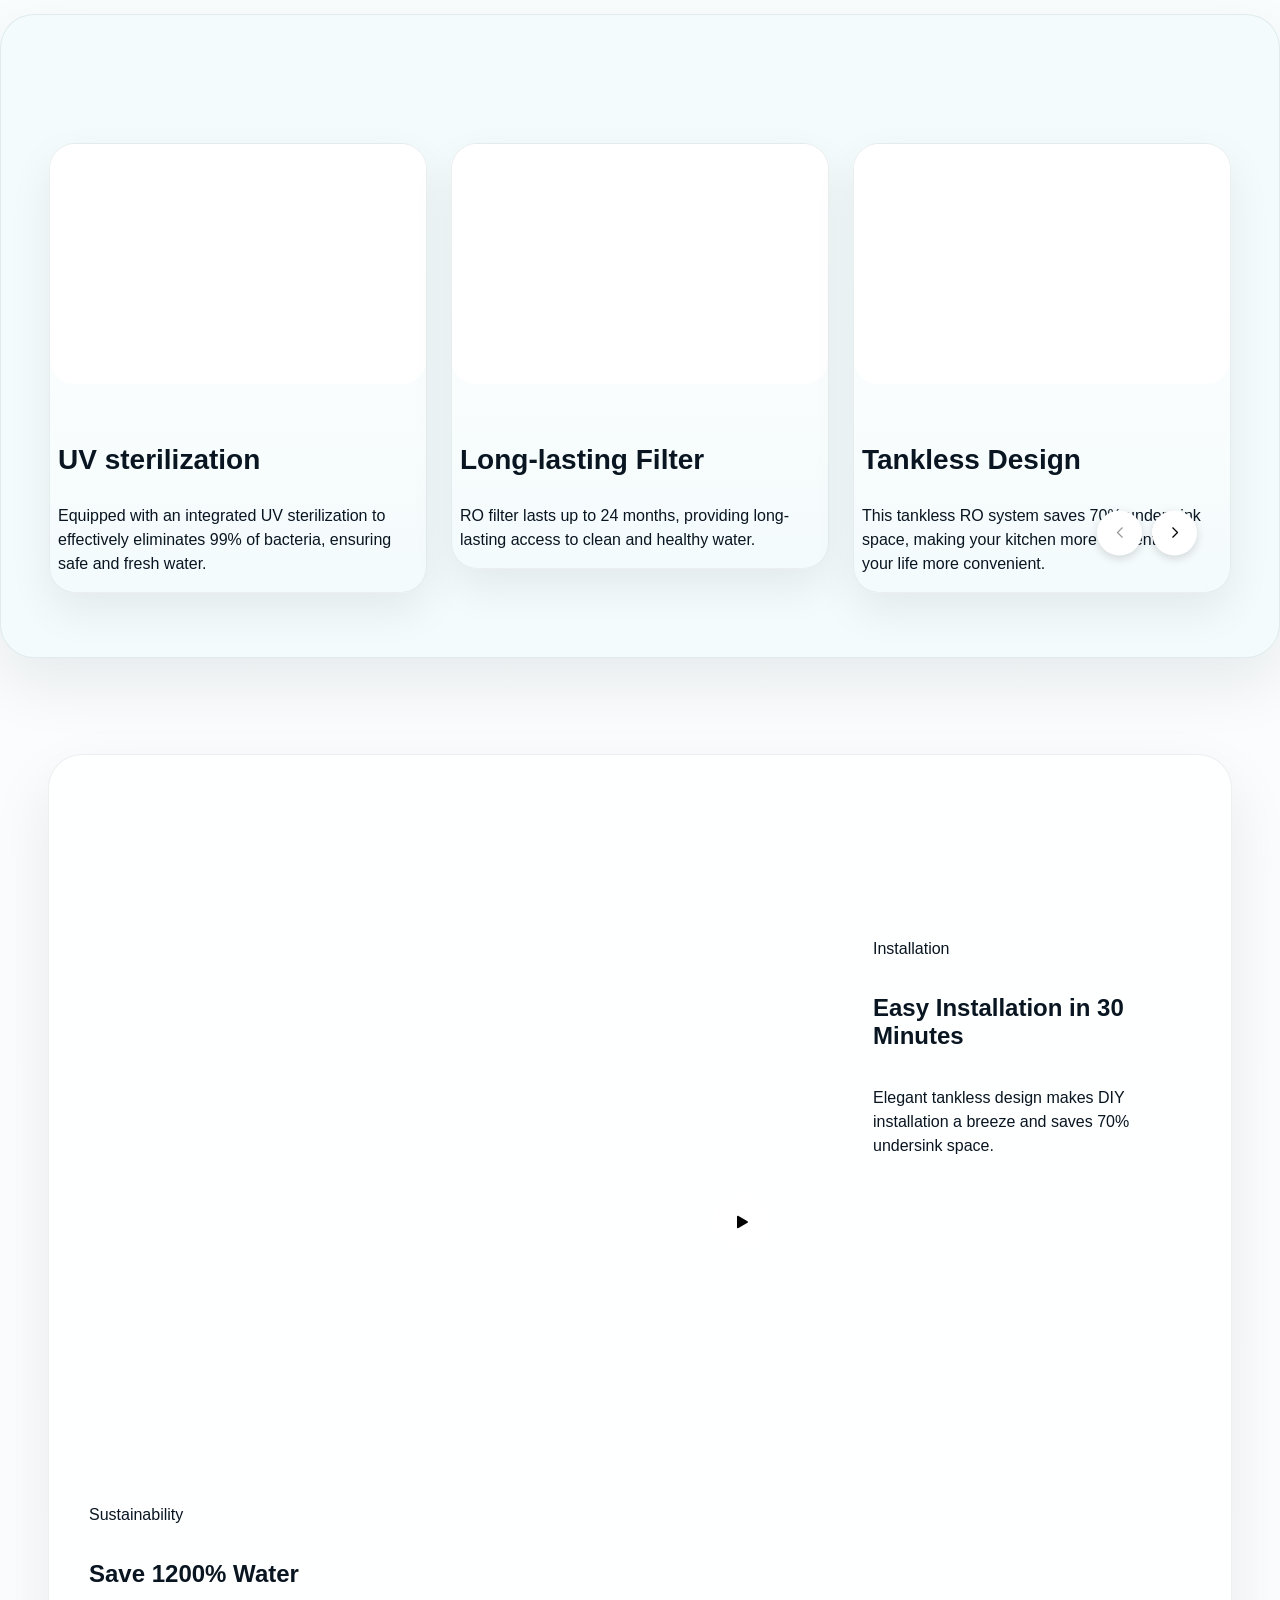
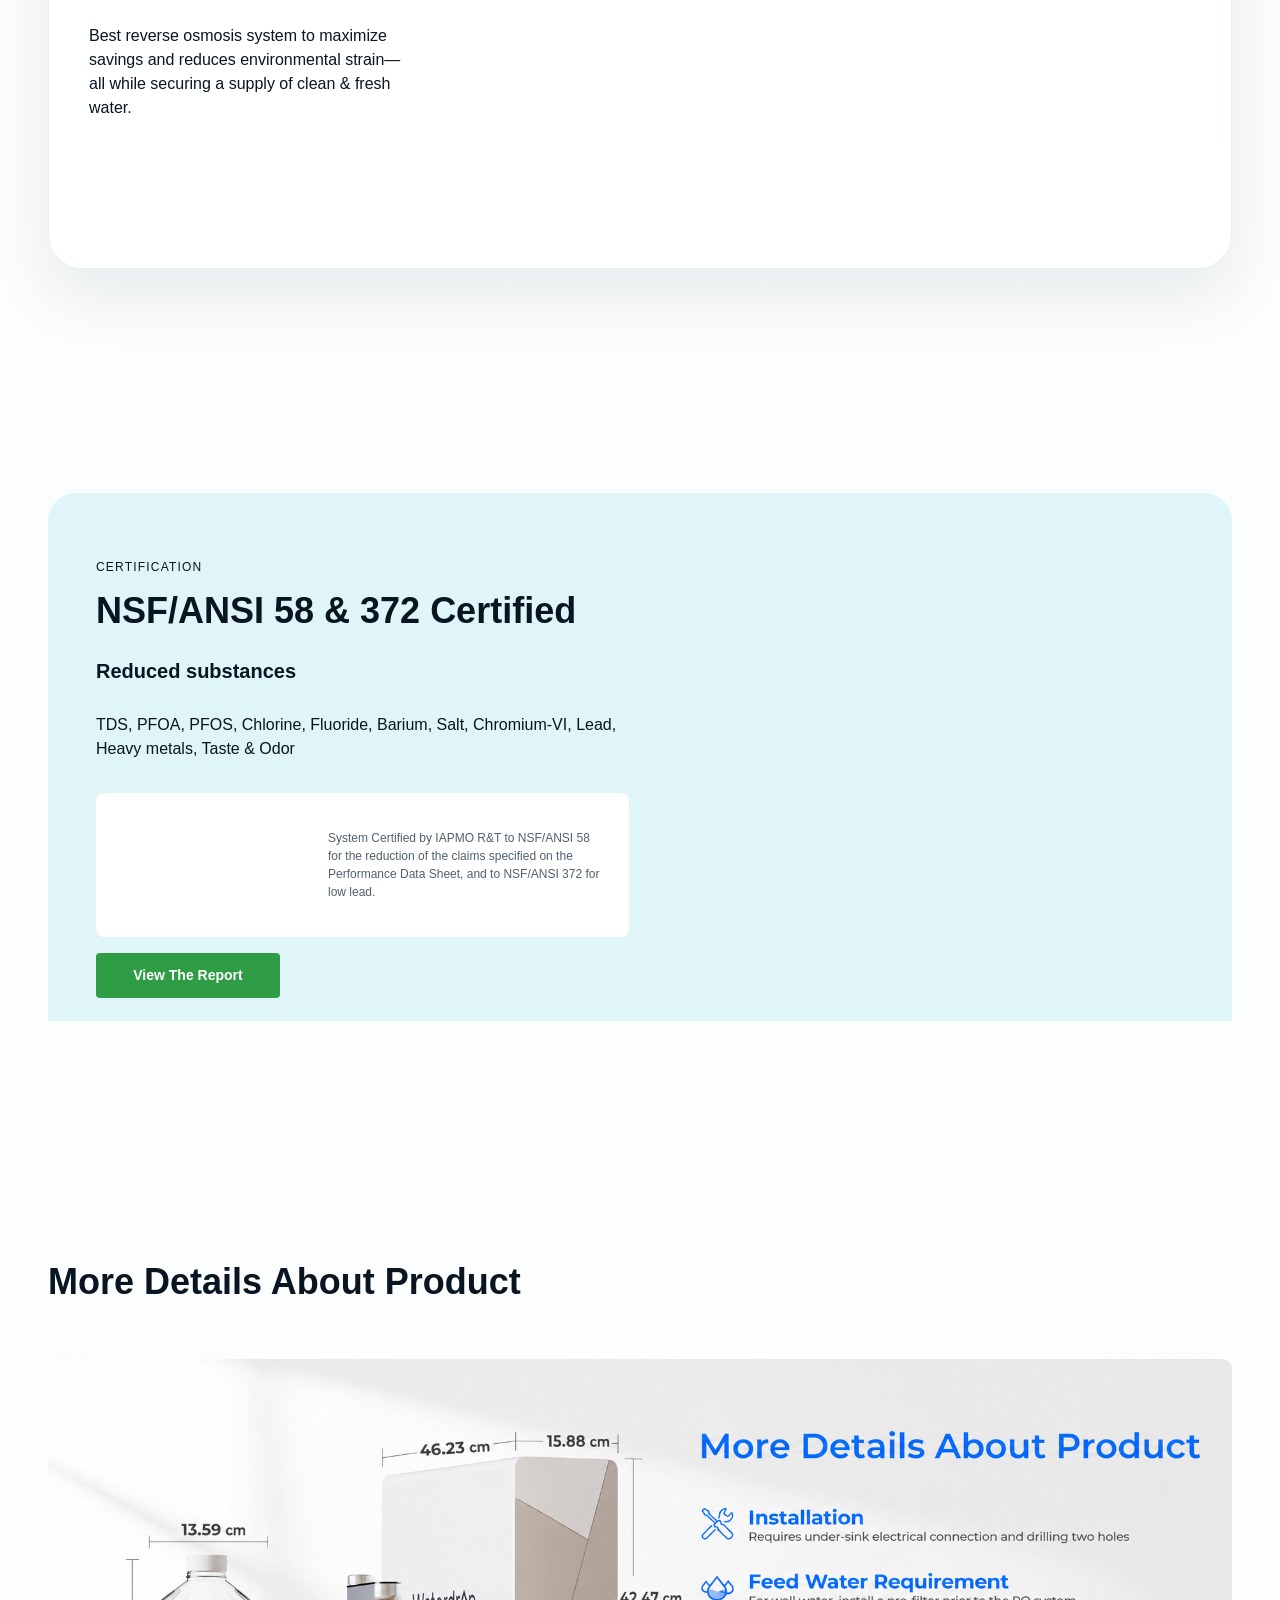
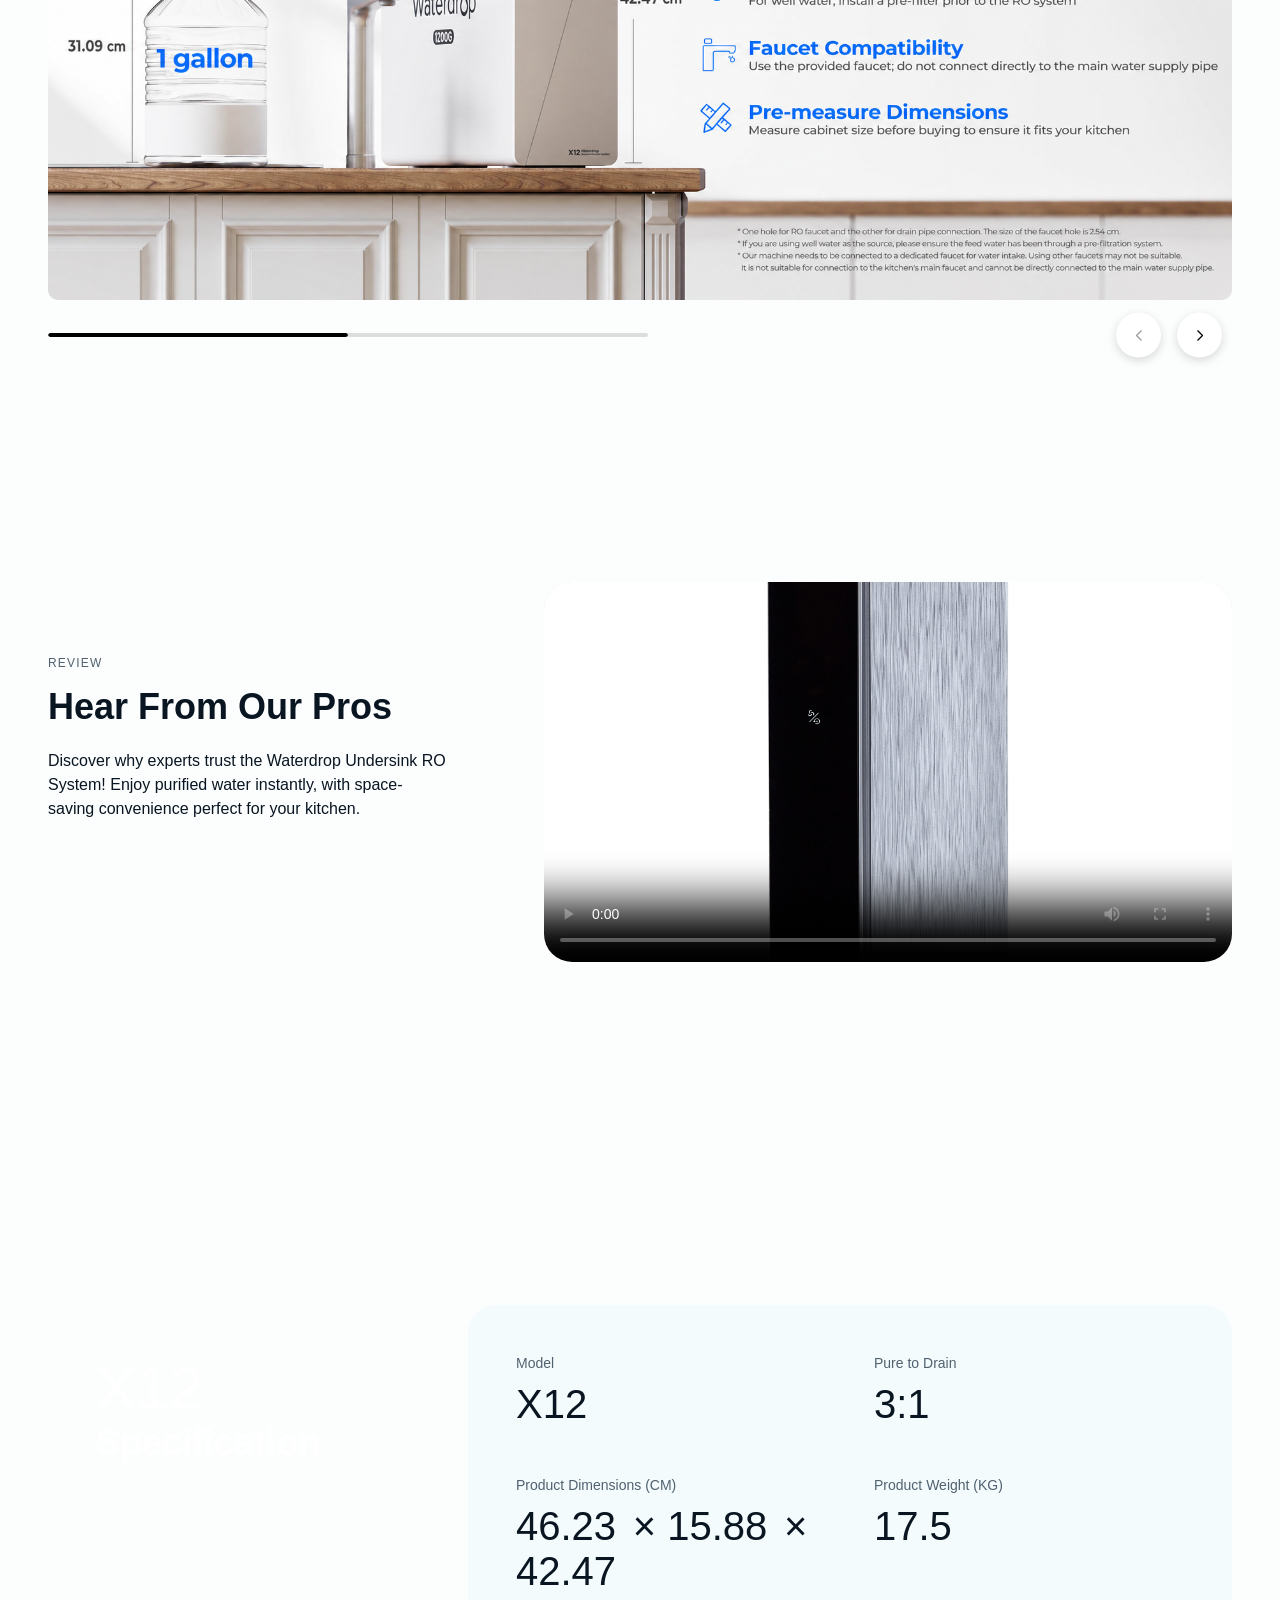
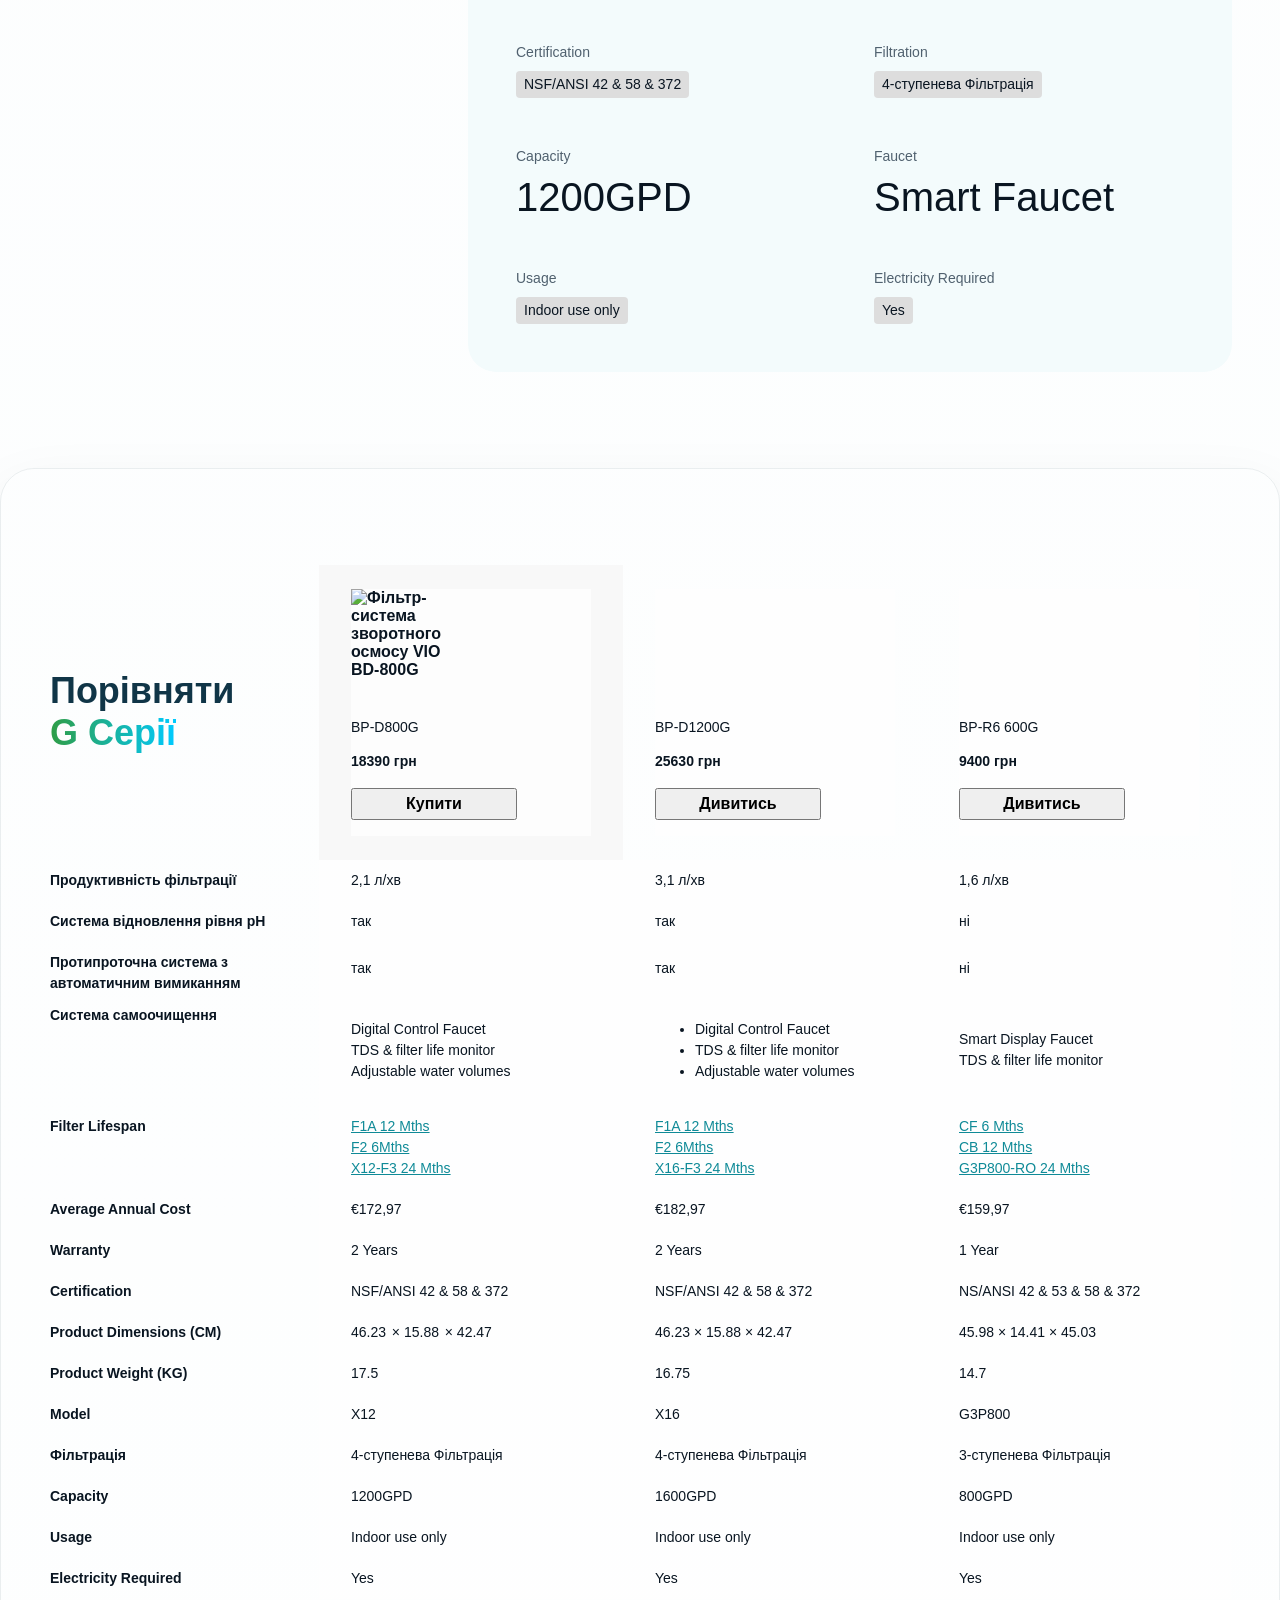
==== commit c1afbea9: "ui update" ====
--- a/index-variant-b.html
+++ b/index-variant-b.html
@@ -2818,31 +2818,8 @@
                 <li class="splide__slide wd-image-splide-item">
                   <picture>
                     <source
-                      media="(min-width: 768px)"
-                      sizes="(max-width: 767px) 767px, (max-width: 1024px) 1024px, 1280px"
-                      srcset="
-                        ../../template/local/assets/remote/www.waterdropfilter.eu/cdn/shop/files/wd-product-X12-EU-IMG1-PC__ffca14e1ed.png  320w,
-                        ../../template/local/assets/remote/www.waterdropfilter.eu/cdn/shop/files/wd-product-X12-EU-IMG1-PC__1b926a6af3.png  480w,
-                        ../../template/local/assets/remote/www.waterdropfilter.eu/cdn/shop/files/wd-product-X12-EU-IMG1-PC__2922e92db3.png  640w,
-                        ../../template/local/assets/remote/www.waterdropfilter.eu/cdn/shop/files/wd-product-X12-EU-IMG1-PC__3110b49c13.png  768w,
-                        ../../template/local/assets/remote/www.waterdropfilter.eu/cdn/shop/files/wd-product-X12-EU-IMG1-PC__f25e2358d6.png 1024w,
-                        ../../template/local/assets/remote/www.waterdropfilter.eu/cdn/shop/files/wd-product-X12-EU-IMG1-PC__bc7e882dab.png 1280w,
-                        ../../template/local/assets/remote/www.waterdropfilter.eu/cdn/shop/files/wd-product-X12-EU-IMG1-PC__c1b11daf75.png 1536w,
-                        ../../template/local/assets/remote/www.waterdropfilter.eu/cdn/shop/files/wd-product-X12-EU-IMG1-PC__c57538226c.png 1920w
-                      " />
-                    <source
-                      media="(max-width: 767px)"
-                      sizes="(max-width: 767px) 767px, (max-width: 1024px) 1024px, 1280px"
-                      srcset="
-                        ../../template/local/assets/remote/www.waterdropfilter.eu/cdn/shop/files/wd-product-X12-EU-IMG1-mo__a6d1b2f702.png  320w,
-                        ../../template/local/assets/remote/www.waterdropfilter.eu/cdn/shop/files/wd-product-X12-EU-IMG1-mo__853ffcbedf.png  480w,
-                        ../../template/local/assets/remote/www.waterdropfilter.eu/cdn/shop/files/wd-product-X12-EU-IMG1-mo__fcb684b939.png  640w,
-                        ../../template/local/assets/remote/www.waterdropfilter.eu/cdn/shop/files/wd-product-X12-EU-IMG1-mo__cecedd5f02.png  768w,
-                        ../../template/local/assets/remote/www.waterdropfilter.eu/cdn/shop/files/wd-product-X12-EU-IMG1-mo__93b1e4b092.png 1024w,
-                        ../../template/local/assets/remote/www.waterdropfilter.eu/cdn/shop/files/wd-product-X12-EU-IMG1-mo__03cab7516f.png 1280w,
-                        ../../template/local/assets/remote/www.waterdropfilter.eu/cdn/shop/files/wd-product-X12-EU-IMG1-mo__f1b0a12bc2.png 1536w,
-                        ../../template/local/assets/remote/www.waterdropfilter.eu/cdn/shop/files/wd-product-X12-EU-IMG1-mo__469c31cc3e.png 1920w
-                      " />
+                      media="(max-width: 1024px)"
+                      srcset="img/wd-product-X12-EU-IMG1-mobile-local.png" />
                     <img
                       alt="More Details about Product X12"
                       class="component-image"
@@ -2850,48 +2827,15 @@
                       height="848"
                       loading="lazy"
                       sizes="(max-width: 767px) 767px, (max-width: 1024px) 1024px, 1280px"
-                      src="../../template/local/assets/remote/www.waterdropfilter.eu/cdn/shop/files/wd-product-X12-EU-IMG1-PC__3678d3a942.png"
-                      srcset="
-                        ../../template/local/assets/remote/www.waterdropfilter.eu/cdn/shop/files/wd-product-X12-EU-IMG1-PC__ffca14e1ed.png  320w,
-                        ../../template/local/assets/remote/www.waterdropfilter.eu/cdn/shop/files/wd-product-X12-EU-IMG1-PC__1b926a6af3.png  480w,
-                        ../../template/local/assets/remote/www.waterdropfilter.eu/cdn/shop/files/wd-product-X12-EU-IMG1-PC__2922e92db3.png  640w,
-                        ../../template/local/assets/remote/www.waterdropfilter.eu/cdn/shop/files/wd-product-X12-EU-IMG1-PC__3110b49c13.png  768w,
-                        ../../template/local/assets/remote/www.waterdropfilter.eu/cdn/shop/files/wd-product-X12-EU-IMG1-PC__f25e2358d6.png 1024w,
-                        ../../template/local/assets/remote/www.waterdropfilter.eu/cdn/shop/files/wd-product-X12-EU-IMG1-PC__bc7e882dab.png 1280w,
-                        ../../template/local/assets/remote/www.waterdropfilter.eu/cdn/shop/files/wd-product-X12-EU-IMG1-PC__c1b11daf75.png 1536w,
-                        ../../template/local/assets/remote/www.waterdropfilter.eu/cdn/shop/files/wd-product-X12-EU-IMG1-PC__c57538226c.png 1920w
-                      "
+                      src="img/wd-product-X12-EU-IMG1-PC__3678d3a942.png"
                       width="1855"
                   /></picture>
                 </li>
                 <li class="splide__slide wd-image-splide-item">
                   <picture>
                     <source
-                      media="(min-width: 768px)"
-                      sizes="(max-width: 767px) 767px, (max-width: 1024px) 1024px, 1280px"
-                      srcset="
-                        ../../template/local/assets/remote/www.waterdropfilter.eu/cdn/shop/files/wd-new-vis-Authentication-img2-pc__7f14d486b9.jpg  320w,
-                        ../../template/local/assets/remote/www.waterdropfilter.eu/cdn/shop/files/wd-new-vis-Authentication-img2-pc__599823fd07.jpg  480w,
-                        ../../template/local/assets/remote/www.waterdropfilter.eu/cdn/shop/files/wd-new-vis-Authentication-img2-pc__a7b8048345.jpg  640w,
-                        ../../template/local/assets/remote/www.waterdropfilter.eu/cdn/shop/files/wd-new-vis-Authentication-img2-pc__a8c0490a57.jpg  768w,
-                        ../../template/local/assets/remote/www.waterdropfilter.eu/cdn/shop/files/wd-new-vis-Authentication-img2-pc__526f62ab51.jpg 1024w,
-                        ../../template/local/assets/remote/www.waterdropfilter.eu/cdn/shop/files/wd-new-vis-Authentication-img2-pc__318bd93e45.jpg 1280w,
-                        ../../template/local/assets/remote/www.waterdropfilter.eu/cdn/shop/files/wd-new-vis-Authentication-img2-pc__70a05d23e7.jpg 1536w,
-                        ../../template/local/assets/remote/www.waterdropfilter.eu/cdn/shop/files/wd-new-vis-Authentication-img2-pc__8db75375f5.jpg 1920w
-                      " />
-                    <source
-                      media="(max-width: 767px)"
-                      sizes="(max-width: 767px) 767px, (max-width: 1024px) 1024px, 1280px"
-                      srcset="
-                        ../../template/local/assets/remote/www.waterdropfilter.eu/cdn/shop/files/wd-new-vis-Authentication-img2-mo__516409e2c0.jpg  320w,
-                        ../../template/local/assets/remote/www.waterdropfilter.eu/cdn/shop/files/wd-new-vis-Authentication-img2-mo__2bb5bb359a.jpg  480w,
-                        ../../template/local/assets/remote/www.waterdropfilter.eu/cdn/shop/files/wd-new-vis-Authentication-img2-mo__c7484fe8ad.jpg  640w,
-                        ../../template/local/assets/remote/www.waterdropfilter.eu/cdn/shop/files/wd-new-vis-Authentication-img2-mo__5d4142c79e.jpg  768w,
-                        ../../template/local/assets/remote/www.waterdropfilter.eu/cdn/shop/files/wd-new-vis-Authentication-img2-mo__396da912fd.jpg 1024w,
-                        ../../template/local/assets/remote/www.waterdropfilter.eu/cdn/shop/files/wd-new-vis-Authentication-img2-mo__283f962bd9.jpg 1280w,
-                        ../../template/local/assets/remote/www.waterdropfilter.eu/cdn/shop/files/wd-new-vis-Authentication-img2-mo__2e19b1c314.jpg 1536w,
-                        ../../template/local/assets/remote/www.waterdropfilter.eu/cdn/shop/files/wd-new-vis-Authentication-img2-mo__7d9d690627.jpg 1920w
-                      " />
+                      media="(max-width: 1024px)"
+                      srcset="img/vio-new-vis-Authentication-img2-mobile-local.jpg" />
                     <img
                       alt="Reddot Design Award Winner X12"
                       class="component-image"
@@ -2899,17 +2843,7 @@
                       height="1080"
                       loading="lazy"
                       sizes="(max-width: 767px) 767px, (max-width: 1024px) 1024px, 1280px"
-                      src="../../template/local/assets/remote/www.waterdropfilter.eu/cdn/shop/files/wd-new-vis-Authentication-img2-pc__cf5f230a4f.jpg"
-                      srcset="
-                        ../../template/local/assets/remote/www.waterdropfilter.eu/cdn/shop/files/wd-new-vis-Authentication-img2-pc__7f14d486b9.jpg  320w,
-                        ../../template/local/assets/remote/www.waterdropfilter.eu/cdn/shop/files/wd-new-vis-Authentication-img2-pc__599823fd07.jpg  480w,
-                        ../../template/local/assets/remote/www.waterdropfilter.eu/cdn/shop/files/wd-new-vis-Authentication-img2-pc__a7b8048345.jpg  640w,
-                        ../../template/local/assets/remote/www.waterdropfilter.eu/cdn/shop/files/wd-new-vis-Authentication-img2-pc__a8c0490a57.jpg  768w,
-                        ../../template/local/assets/remote/www.waterdropfilter.eu/cdn/shop/files/wd-new-vis-Authentication-img2-pc__526f62ab51.jpg 1024w,
-                        ../../template/local/assets/remote/www.waterdropfilter.eu/cdn/shop/files/wd-new-vis-Authentication-img2-pc__318bd93e45.jpg 1280w,
-                        ../../template/local/assets/remote/www.waterdropfilter.eu/cdn/shop/files/wd-new-vis-Authentication-img2-pc__70a05d23e7.jpg 1536w,
-                        ../../template/local/assets/remote/www.waterdropfilter.eu/cdn/shop/files/wd-new-vis-Authentication-img2-pc__8db75375f5.jpg 1920w
-                      "
+                      src="img/vio-new-vis-Authentication-img2-pc__cf5f230a4f.jpg"
                       width="2368"
                   /></picture>
                 </li>
--- a/css/styles.css
+++ b/css/styles.css
@@ -465,8 +465,7 @@
   width: 46px;
   height: 46px;
   padding: 0;
-  border: 1px solid var(--color-border-primary, #ddd);
-  border-radius: 12px;
+  border: none;
   background: rgba(255, 255, 255, 0.92);
   color: var(--color-text-primary, #000);
   cursor: pointer;
@@ -567,7 +566,7 @@
   align-items: center;
   justify-content: space-between;
   gap: 16px;
-  padding: 18px 20px;
+  padding: 8px 20px;
   border-bottom: 1px solid #e7e7e7;
 }
 
@@ -585,8 +584,8 @@
   width: 42px;
   height: 42px;
   padding: 0;
-  border: 1px solid #e7e7e7;
-  border-radius: 12px;
+  border: none;
+
   background: #fff;
   color: #111;
   cursor: pointer;
@@ -1494,6 +1493,7 @@
 
   .template-hero__inner {
     grid-template-columns: 1fr;
+    gap: 32px;
   }
 
   .template-hero__content {
@@ -2309,7 +2309,7 @@
 
   .product-before-vs-after__heading {
     font-size: 24px;
-    margin-bottom: 16px;
+    margin: 0;
   }
 
   .product-before-vs-after__right {
@@ -2319,7 +2319,13 @@
 
 @media screen and (max-width: 767px) {
   .product-before-vs-after {
-    gap: 58px;
+    gap: 24px;
+  }
+  .product-before-vs-after__comparison {
+    min-height: 340px;
+  }
+  .selling-points-grid .component-video {
+    min-height: 340px;
   }
 }
 
@@ -2462,9 +2468,6 @@
 }
 
 @media screen and (max-width: 1024px) {
-  .product-media-switch {
-    padding-top: var(--spacing-section-spacing-tablet);
-  }
   .product-media-switch__inner {
     flex-direction: column-reverse;
     gap: 32px;
@@ -2492,9 +2495,6 @@
 }
 
 @media screen and (max-width: 767px) {
-  .product-media-switch {
-    padding-top: var(--spacing-section-spacing-mobile);
-  }
   .product-media-switch__content {
     width: 100%;
     padding: 0 24px;
@@ -3205,6 +3205,18 @@
   .wd-product-splide-title {
     margin-top: 0;
     text-align: center;
+  }
+  .product-waterdrop-animation__video,
+  .product-waterdrop-animation__image {
+    min-height: 340px;
+  }
+  .product-waterdrop-animation__ph,
+  .product-waterdrop-animation__temp,
+  .product-waterdrop-animation__block-image {
+    margin-top: 24px;
+  }
+  .product-media-switch__content {
+    order: -1;
   }
 }
 
@@ -3871,9 +3883,7 @@
   .wd-product-splide .splide__slide.wd-image-splide-item {
     margin-right: 10px;
   }
-  .wd-image-splide-control {
-    margin-top: 24px;
-  }
+
   .wd-product-splide .splide__pagination {
     width: 300px;
   }
@@ -3881,6 +3891,9 @@
 @media screen and (max-width: 767px) {
   .wd-product-splide .splide__pagination {
     width: 150px;
+  }
+  .wd-image-splide-item img {
+    min-height: 340px;
   }
 }
 
@@ -4454,6 +4467,9 @@
   .wd-specs-item-value .metafield-rich_text_field {
     font-size: 28px;
   }
+  .product-waterdrop-animation__wd-image {
+    display: none;
+  }
 }
 @media screen and (max-width: 767px) {
   .wd-specs-header {
@@ -4472,6 +4488,10 @@
   }
   .wd-specs-item {
     width: 100%;
+  }
+  .product-influencer-video__label,
+  .media-with-text__label {
+    margin: 0;
   }
 }
 
@@ -5720,8 +5740,8 @@
 }
 
 .vio-footer__inner.section-container {
-  padding-top: 56px;
-  padding-bottom: 56px;
+  padding-top: 25px;
+  padding-bottom: 70px;
   padding-left: 0;
   padding-right: 0;
 }
@@ -5776,7 +5796,8 @@
   color: #101010;
   font-size: clamp(18px, 1.7vw, 26px);
   line-height: 1.35;
-  font-weight: 700;
+  font-weight: 600;
+  text-align: center;
 }
 
 .vio-footer__phones,
@@ -5933,7 +5954,7 @@
   .vio-footer__phones,
   .vio-footer__social,
   .vio-footer__links {
-    text-align: left;
+    text-align: center;
   }
 
   .vio-footer__phone-link {
@@ -5953,6 +5974,8 @@
   .vio-footer__inner.section-container {
     padding-top: 40px;
     padding-bottom: 40px;
+    padding-left: var(--spacing-margin-mobile);
+    padding-right: var(--spacing-margin-mobile);
   }
 
   .vio-footer__grid {
@@ -5968,15 +5991,9 @@
   .vio-footer__social-grid {
     grid-template-columns: repeat(3, 56px);
     gap: 12px;
-  }
-
-  .vio-footer__social-link {
-    width: 56px;
-    height: 56px;
-  }
-
-  .vio-footer__social-link svg {
-    width: 26px;
-    height: 26px;
-  }
-}
+    justify-content: center;
+  }
+  .vio-footer__phone-list {
+    align-items: center;
+  }
+}
